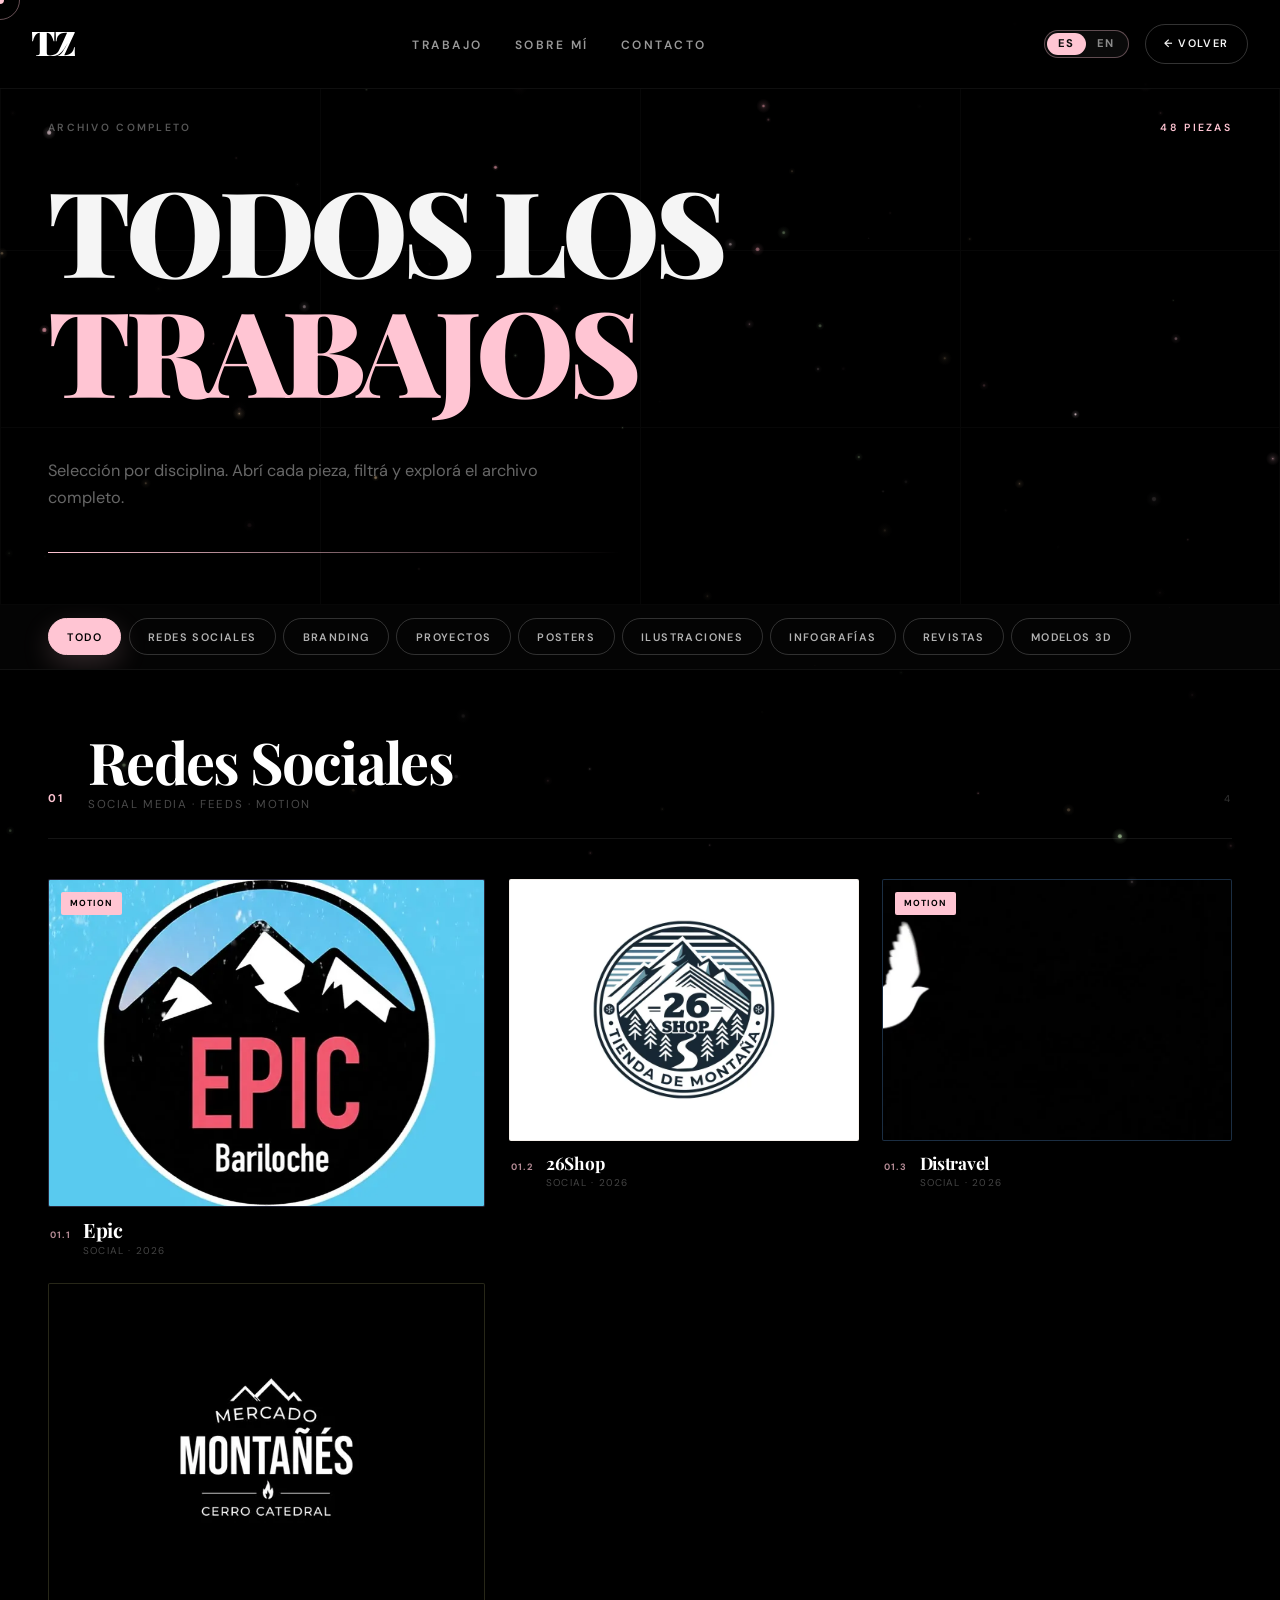
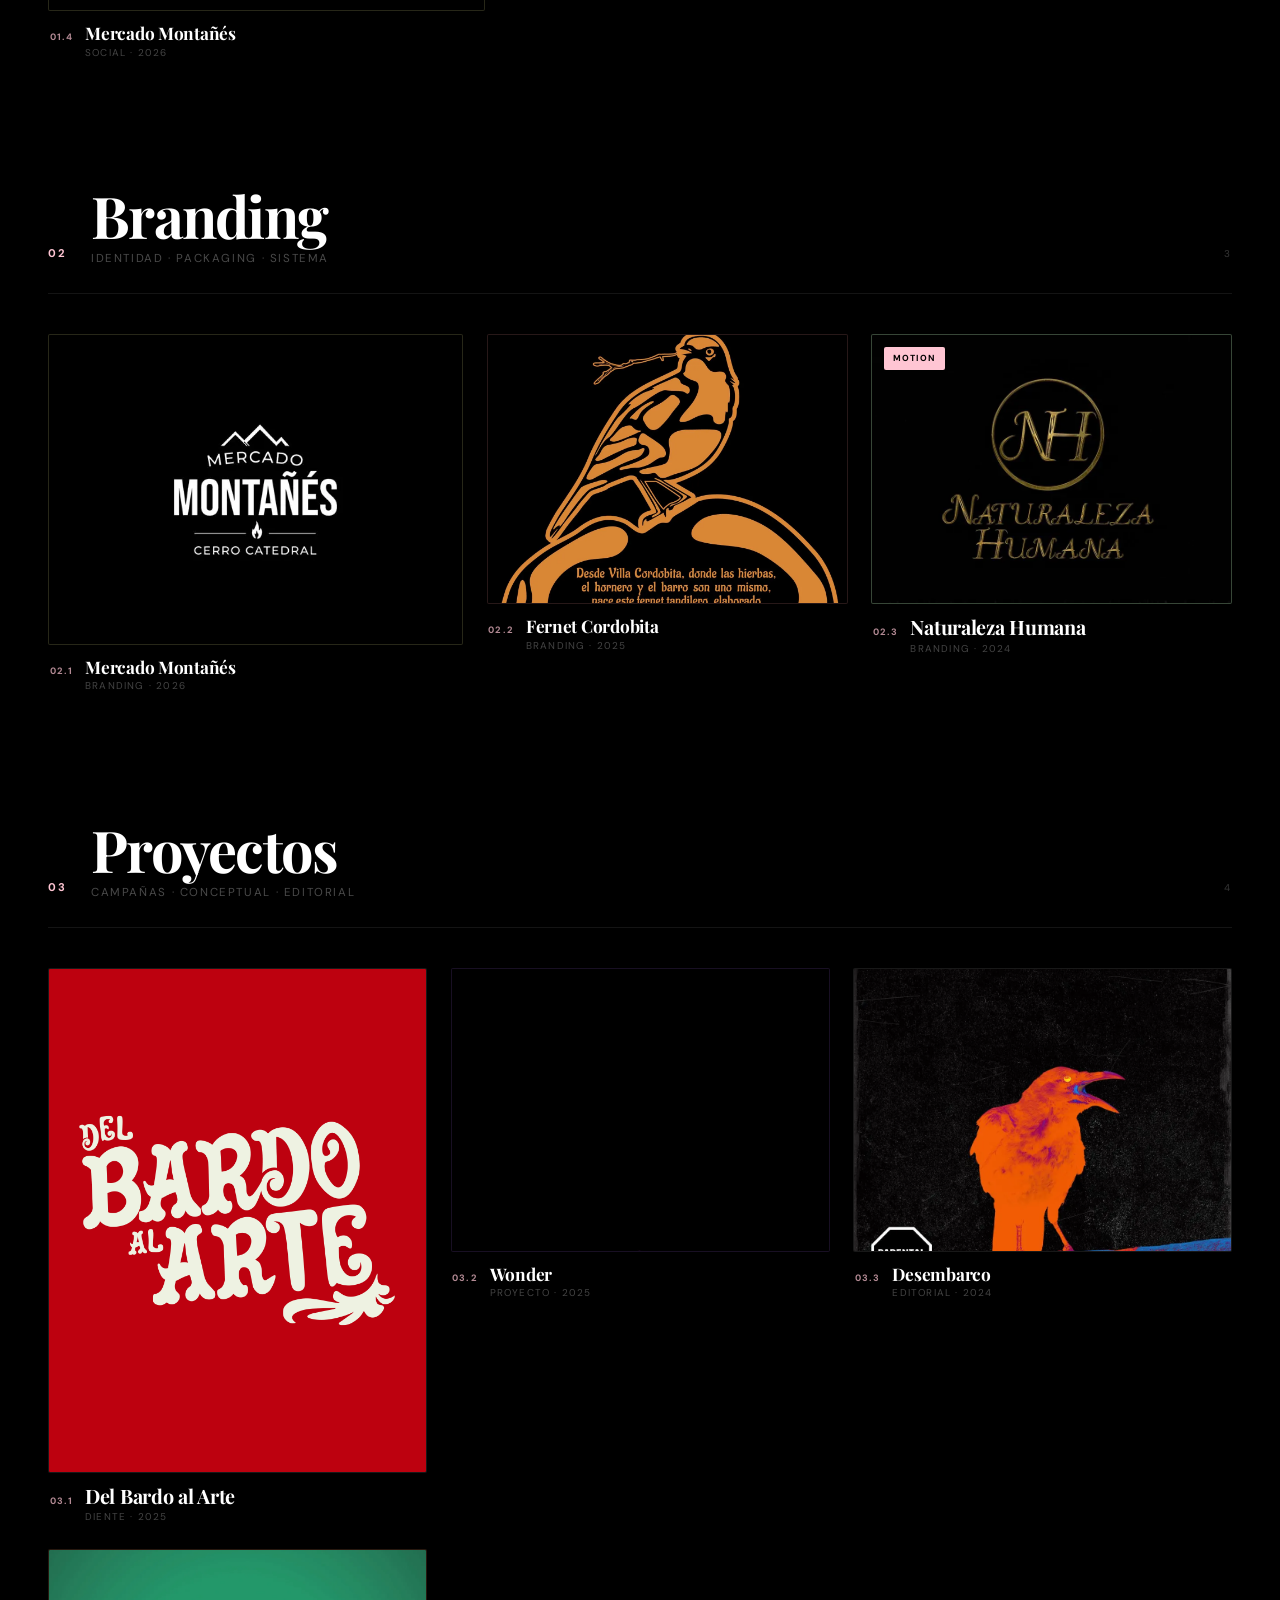
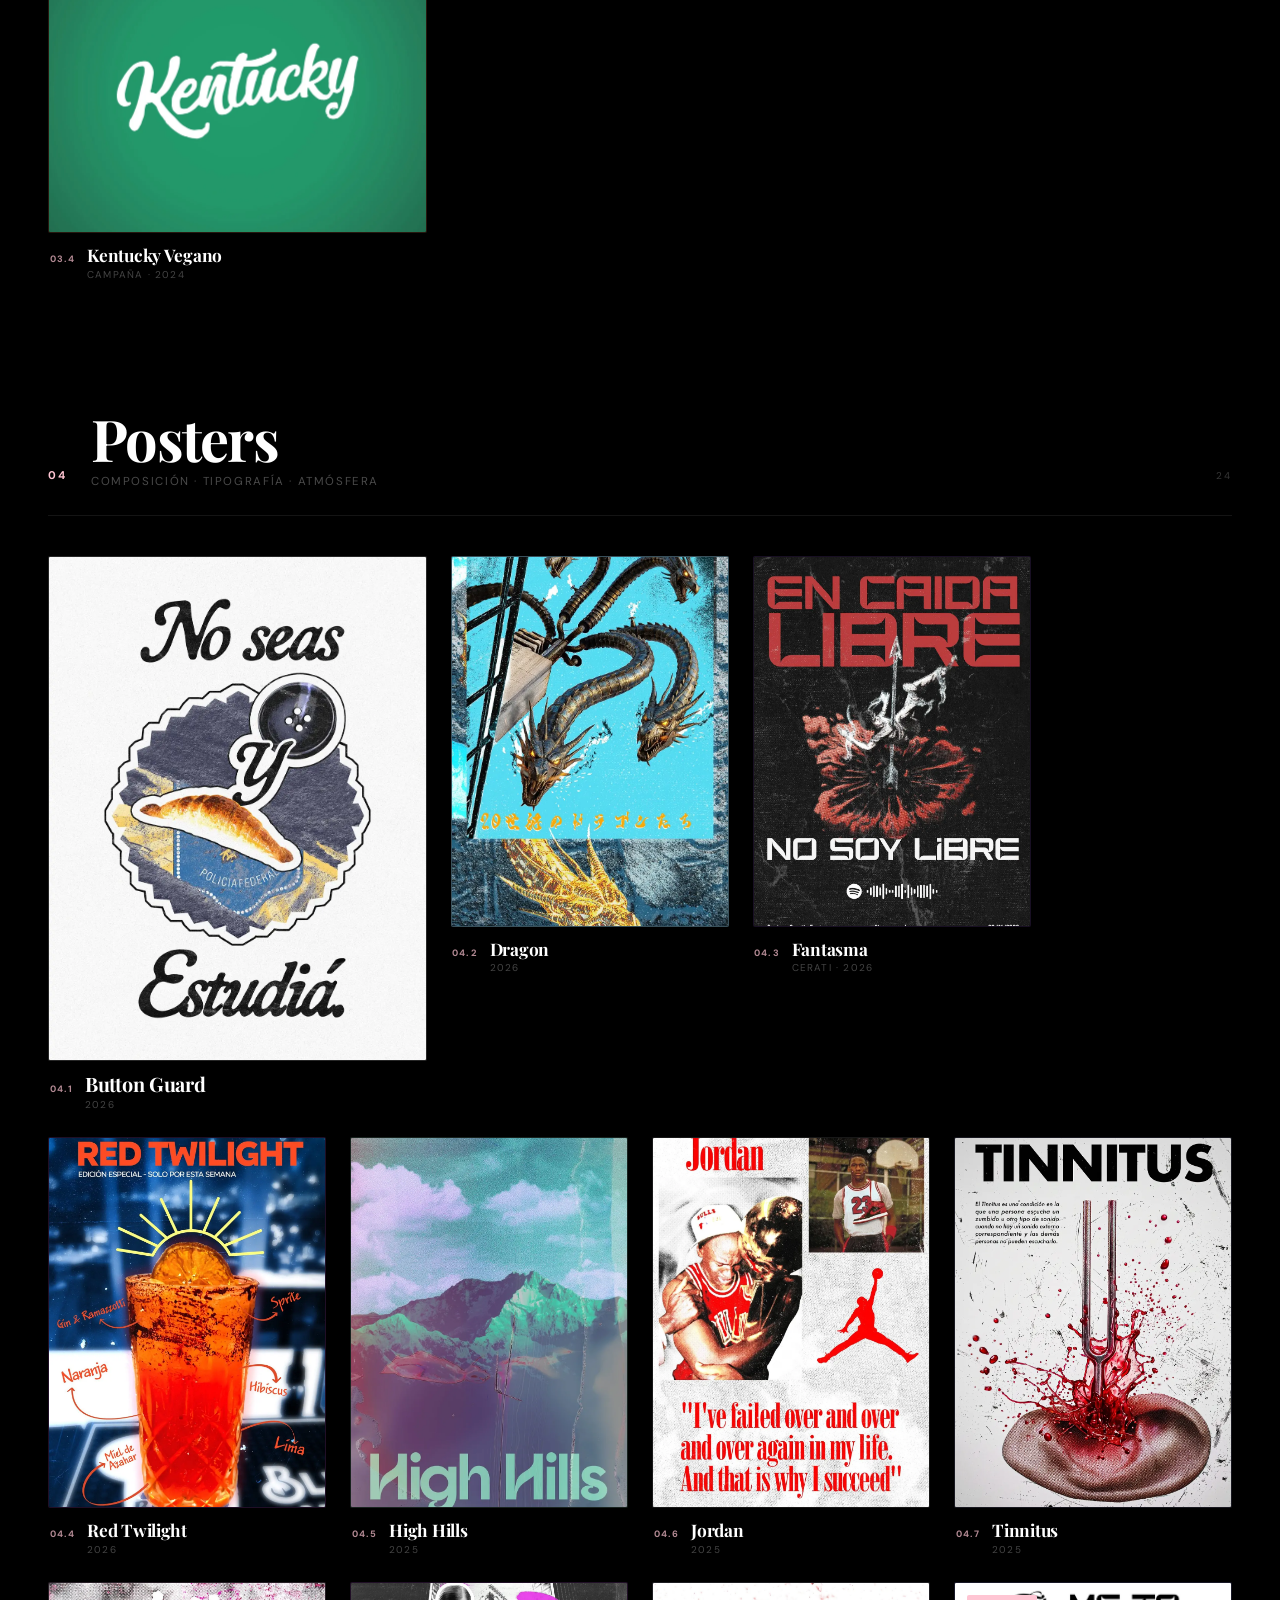
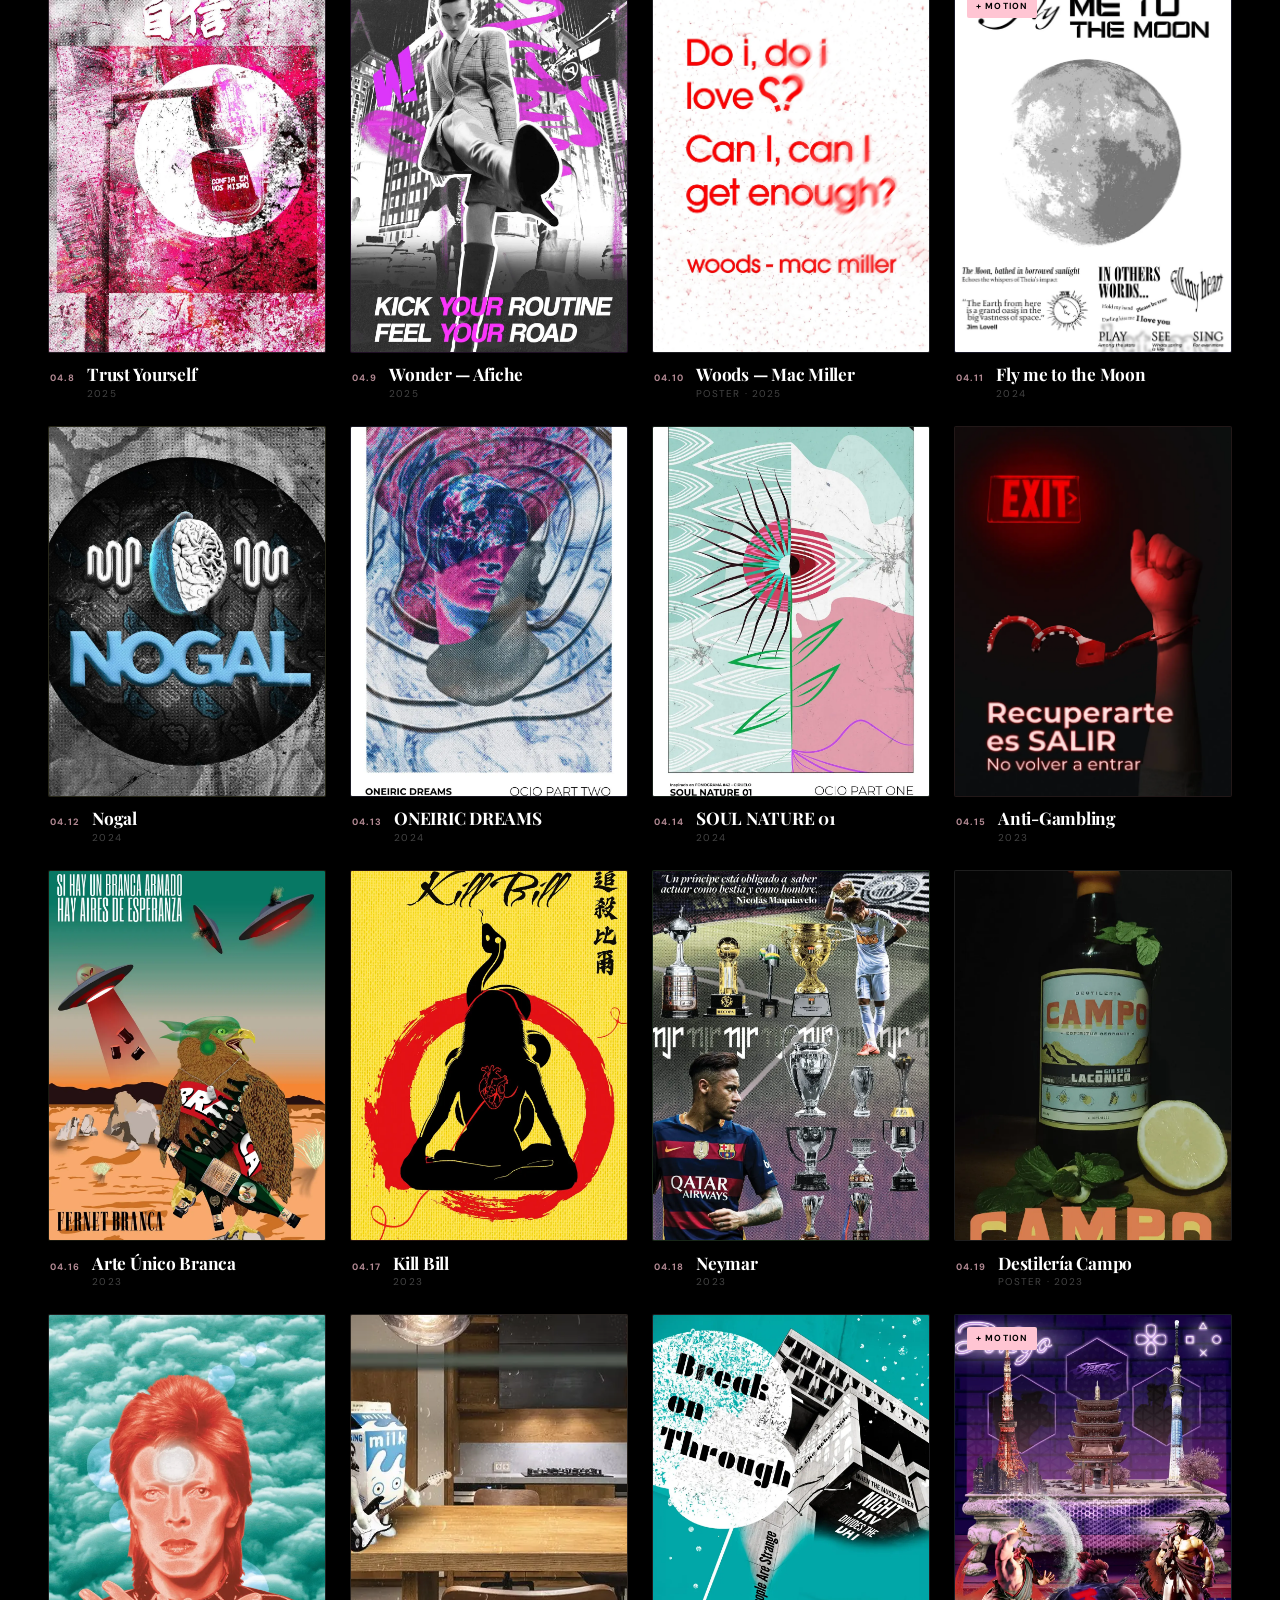
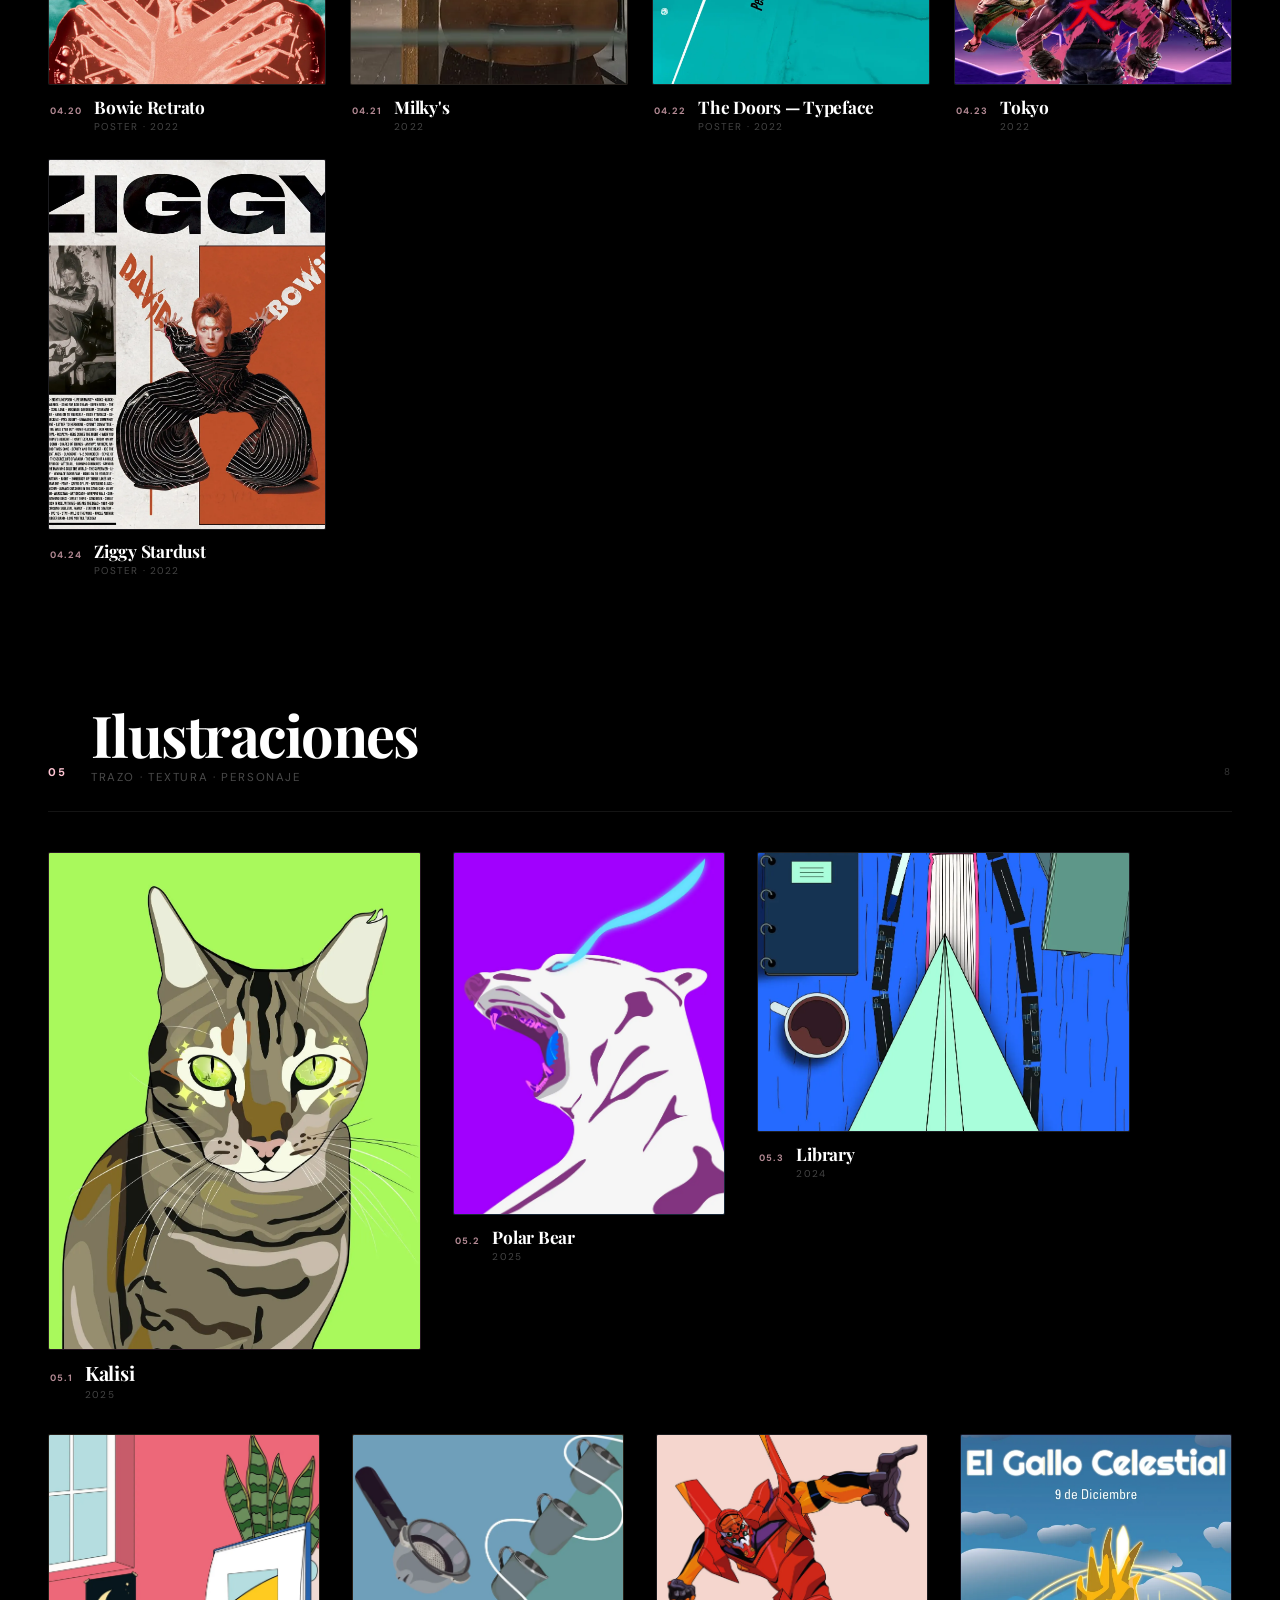
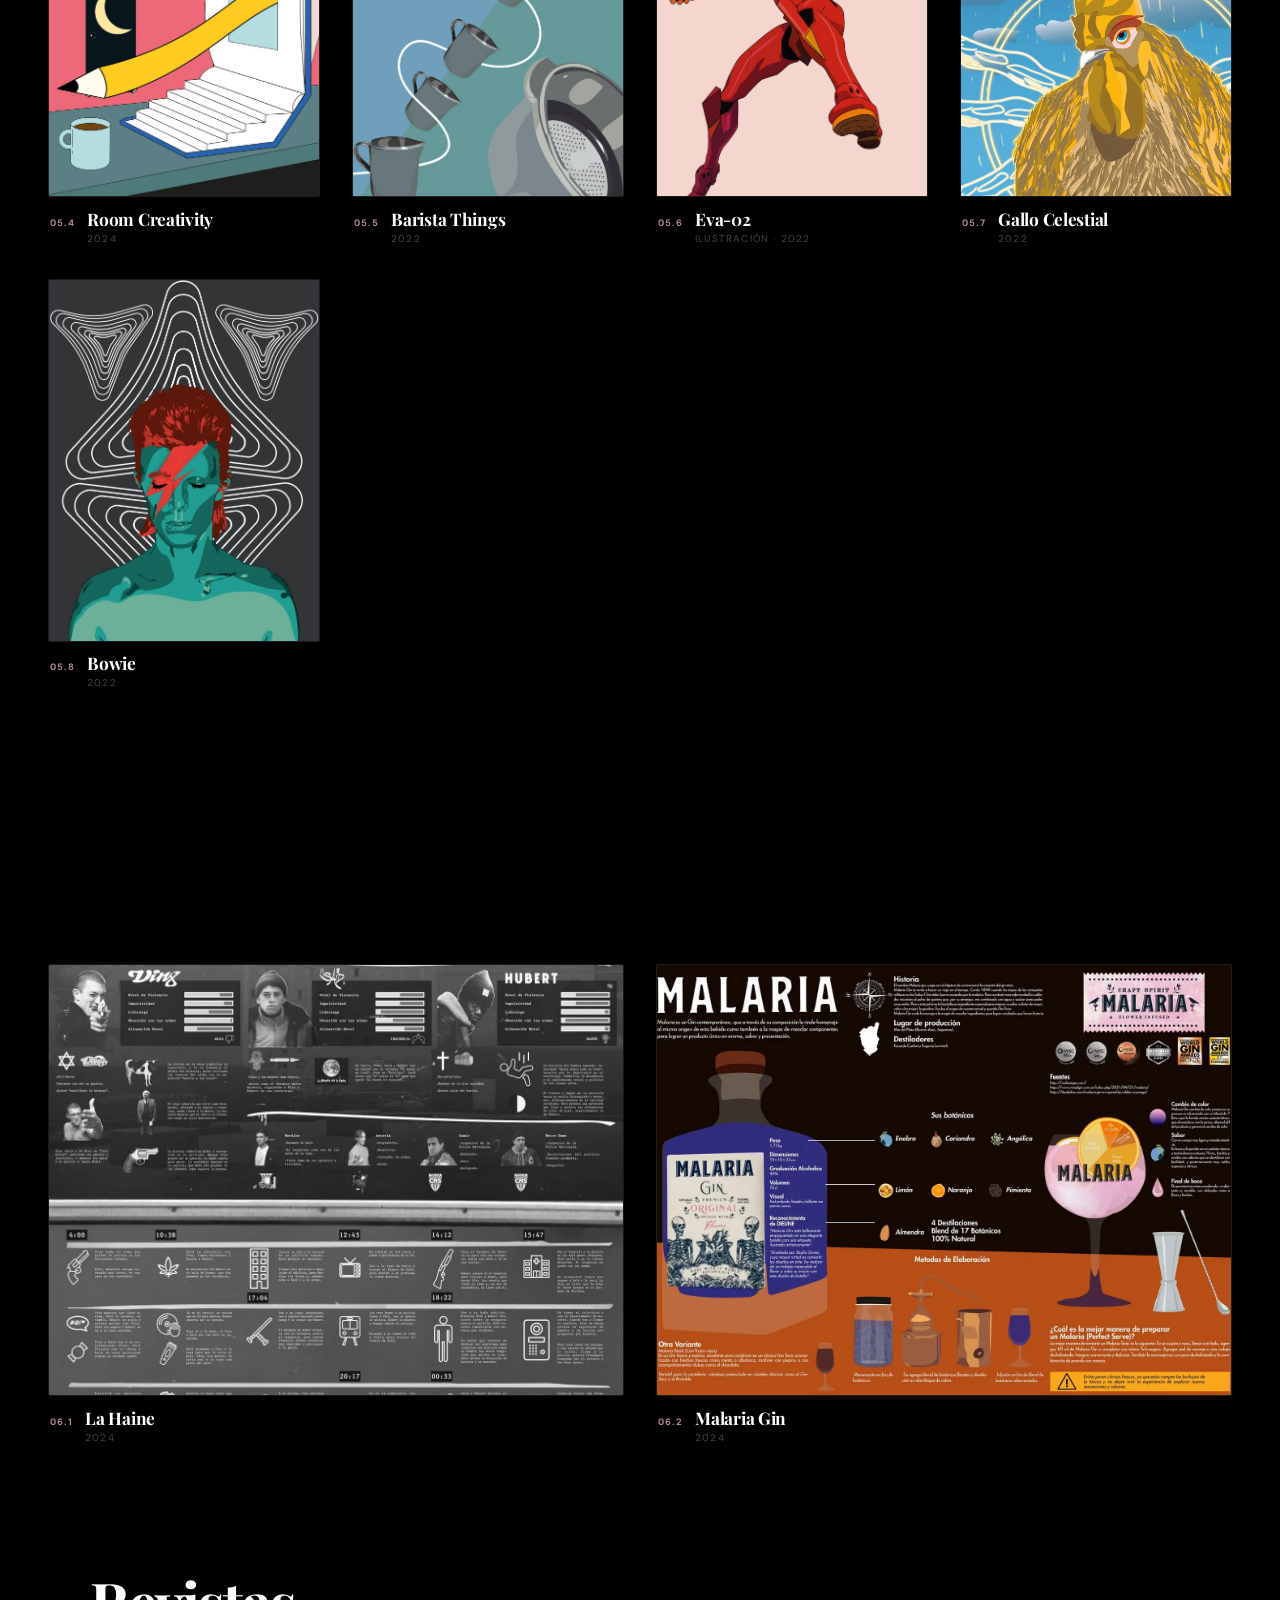
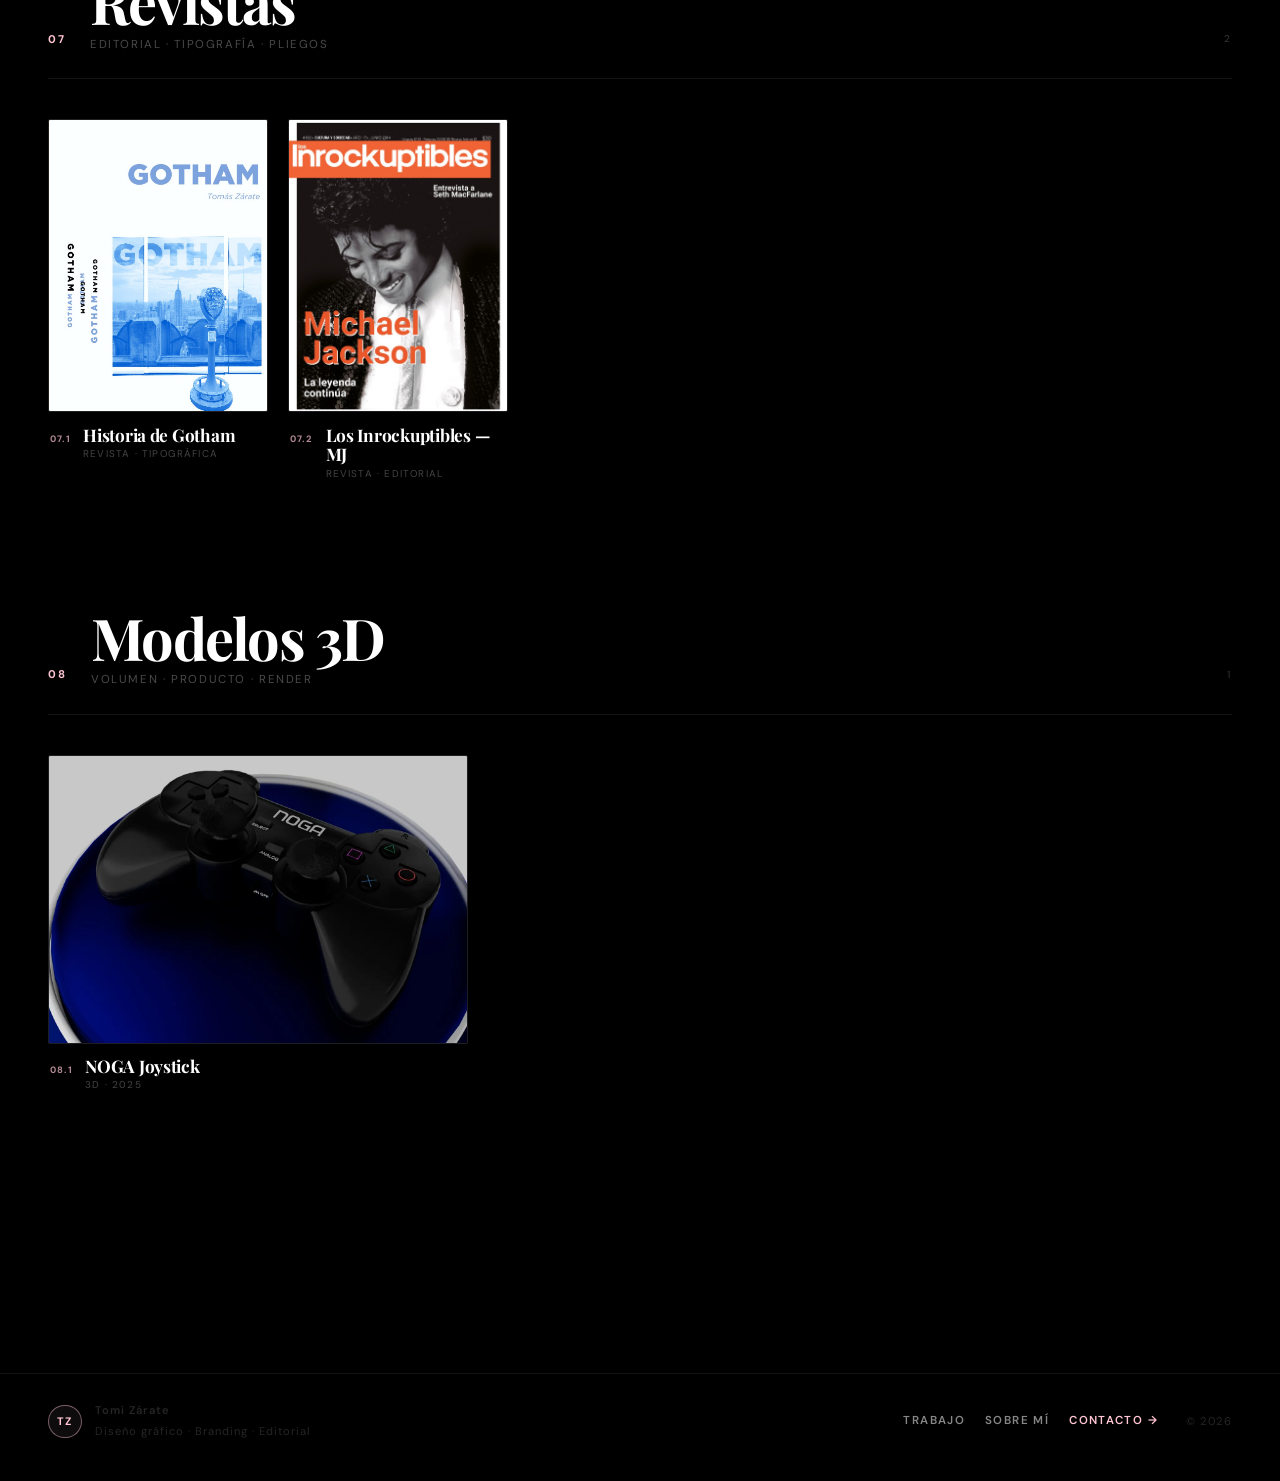
==== proyectos.html @ 259517e5 "feat: manual de marca Fernet Cordobita en portfolio - Raster 34 págs A4 landscape a assets/manual-co" ====
<!DOCTYPE html>
<html lang="es">
<head>
  <meta charset="UTF-8">
  <meta name="viewport" content="width=device-width, initial-scale=1.0">
  <title data-i18n-meta="meta.galleryTitle">Todos los trabajos — Tomás Zárate</title>
  <meta name="description" content="Todos los trabajos de Tomás Zárate — branding, editorial, packaging y más.">
  <link rel="canonical" href="https://rhodeslover.github.io/portfolio/proyectos.html">
  <link rel="icon" type="image/svg+xml" href="assets/icons/favicon.svg">

  <!-- Open Graph (WhatsApp, Telegram, Discord, LinkedIn, Facebook…) -->
  <meta property="og:type" content="website">
  <meta property="og:site_name" content="Tomás Zárate">
  <meta property="og:locale" content="es_AR">
  <meta property="og:url" content="https://rhodeslover.github.io/portfolio/proyectos.html">
  <meta property="og:title" content="Todos los trabajos — Tomás Zárate">
  <meta property="og:description" content="Todos los trabajos de Tomás Zárate — branding, editorial, packaging y más.">
  <meta property="og:image" content="https://rhodeslover.github.io/portfolio/assets/images/og/og-principal.jpg">
  <meta property="og:image:secure_url" content="https://rhodeslover.github.io/portfolio/assets/images/og/og-principal.jpg">
  <meta property="og:image:type" content="image/jpeg">
  <meta property="og:image:width" content="1200">
  <meta property="og:image:height" content="630">
  <meta property="og:image:alt" content="TZ — Portfolio · Tomás Zárate">

  <!-- Twitter / X -->
  <meta name="twitter:card" content="summary_large_image">
  <meta name="twitter:title" content="Todos los trabajos — Tomás Zárate">
  <meta name="twitter:description" content="Todos los trabajos de Tomás Zárate — branding, editorial, packaging y más.">
  <meta name="twitter:image" content="https://rhodeslover.github.io/portfolio/assets/images/og/og-principal.jpg">
  <meta name="twitter:image:alt" content="TZ — Portfolio · Tomás Zárate">

  <link rel="preconnect" href="https://fonts.googleapis.com">
  <link rel="preconnect" href="https://fonts.gstatic.com" crossorigin>
  <link href="https://fonts.googleapis.com/css2?family=DM+Sans:opsz,wght@9..40,400;9..40,500;9..40,600;9..40,700&family=Playfair+Display:ital,wght@0,400;0,700;0,900;1,400&display=swap" rel="stylesheet">
  <link rel="stylesheet" href="css/style.css?v=84">
  <script type="application/ld+json">
  {
    "@context": "https://schema.org",
    "@type": "CollectionPage",
    "name": "Trabajos — Tomás Zárate",
    "url": "https://rhodeslover.github.io/portfolio/proyectos.html",
    "isPartOf": {
      "@type": "WebSite",
      "name": "Tomás Zárate — Portfolio",
      "url": "https://rhodeslover.github.io/portfolio/"
    }
  }
  </script>
</head>
<body class="page-projects">
    <canvas id="particlesCanvas" aria-hidden="true"></canvas>
    <div class="cursor-dot" id="cursorDot"></div>
    <div class="cursor-ring" id="cursorRing"></div>
    <canvas id="trailCanvas"></canvas>

    <nav class="nav nav--projects" id="nav">
      <div class="nav__inner nav__inner--projects">
        <a href="index.html" class="nav__logo" aria-label="TZ — inicio">
          <img class="nav__logo-img" src="assets/icons/icono.svg" alt="TZ" width="43" height="24" decoding="async">
        </a>
                <div class="lang-switch" role="group" aria-label="Language">
        <button type="button" class="lang-switch__btn" data-lang-switch="es" aria-pressed="true">ES</button>
        <span class="lang-switch__sep" aria-hidden="true">/</span>
        <button type="button" class="lang-switch__btn" data-lang-switch="en" aria-pressed="false">EN</button>
      </div>
<ul class="nav__links">
            <li><a href="proyectos.html" class="nav__link" data-i18n="nav.work">Trabajo</a></li>
            <li><a href="index.html#about" class="nav__link" data-i18n="nav.about">Sobre mí</a></li>
            <li><a href="index.html#contact" class="nav__link" data-i18n="nav.contact">Contacto</a></li>
          </ul>
          <a href="index.html" class="btn btn--outline btn--sm nav__back" data-i18n="gallery.back">← Volver</a>
        </div>
      </nav>

      <!-- HERO editorial -->
      <header class="pg-hero">
        <div class="pg-hero__grid" aria-hidden="true">
          <span></span><span></span><span></span><span></span>
          <span></span><span></span><span></span><span></span>
          <span></span><span></span><span></span><span></span>
        </div>
        <div class="pg-hero__meta">
          <span class="pg-hero__index" data-i18n="gallery.archive">Archivo completo</span>
          <span class="pg-hero__count" id="pgTotalCount" data-count="38">38 piezas</span>
        </div>
        <h1 class="pg-hero__title">
          <span class="pg-hero__line" data-i18n="gallery.heroLine1">Todos los</span>
          <span class="pg-hero__line pg-hero__line--accent" data-i18n="gallery.heroLine2">trabajos</span>
        </h1>
        <p class="pg-hero__sub" data-i18n="gallery.heroSub">Selección por disciplina. Abrí cada pieza, filtrá y explorá el archivo completo.</p>
        <div class="pg-hero__rule" aria-hidden="true"></div>
      </header>

    <!-- FILTROS sticky (secciones Drive) -->
    <div class="pg-filter" id="pgFilter" role="navigation" aria-label="Filtrar por disciplina" data-i18n-aria="gallery.filterAria">
      <div class="pg-filter__inner">
        <button class="btn btn--outline btn--sm pg-filter__btn is-active" data-filter="all" type="button" data-i18n="gallery.filterAll">Todo</button>
        <button class="btn btn--outline btn--sm pg-filter__btn" data-filter="redes" type="button" data-i18n="cat.redes">Redes Sociales</button>
        <button class="btn btn--outline btn--sm pg-filter__btn" data-filter="branding" type="button" data-i18n="cat.branding">Branding</button>
        <button class="btn btn--outline btn--sm pg-filter__btn" data-filter="proyectos" type="button" data-i18n="cat.proyectos">Proyectos</button>
        <button class="btn btn--outline btn--sm pg-filter__btn" data-filter="posters" type="button" data-i18n="cat.posters">Posters</button>
        <button class="btn btn--outline btn--sm pg-filter__btn" data-filter="ilustraciones" type="button" data-i18n="cat.ilustraciones">Ilustraciones</button>
        <button class="btn btn--outline btn--sm pg-filter__btn" data-filter="infografias" type="button" data-i18n="cat.infografias">Infografías</button>
                <button class="btn btn--outline btn--sm pg-filter__btn" data-filter="revistas" type="button" data-i18n="cat.revistas">Revistas</button>
                <button class="btn btn--outline btn--sm pg-filter__btn" data-filter="modelos" type="button" data-i18n="cat.modelos3d">Modelos 3D</button>
              </div>
            </div>

  <main class="pg-main" id="pgMain">

    <!-- 01 REDES — hero asimétrico φ -->
    <section class="pg-section" id="sec-redes" data-section="redes">
      <header class="pg-section__head">
        <span class="pg-section__num">01</span>
        <div class="pg-section__titles">
          <h2 class="pg-section__title" data-i18n="cat.redes">Redes Sociales</h2>
          <p class="pg-section__desc" data-i18n="sec.redes">Social media · feeds · motion</p>
        </div>
        <span class="pg-section__qty" data-qty-for="redes">4</span>
      </header>
      <div class="pg-grid pg-grid--redes">
        <article class="pg-cell pg-cell--hero" tabindex="0" role="button"
          data-title="Epic" data-cat="Social Media · 2026" data-section="redes"
          data-desc="Posteos para feed de Instagram de Parador/Rental de Esquí &amp; Snowboard en Cerro Catedral, Bariloche. Posteos Individuales &amp; Carruseles."
          data-media="assets/videos/redes/epic.mp4" data-type="video"
          data-poster="assets/images/redes/epic-poster.webp"
          data-figma-proto="https://embed.figma.com/proto/t065n5qoQDDhk447L4Hnz0/Untitled?node-id=6-2&scaling=scale-down&content-scaling=fixed&page-id=0%3A1&embed-host=share">
          <div class="pg-cell__frame" style="--bg:#1a1a2e">
            <video class="pg-cell__media" data-src="assets/videos/redes/epic.mp4" poster="assets/images/redes/epic-poster.webp" muted loop playsinline preload="none"></video>
            <span class="pg-cell__badge">Motion</span>
          </div>
          <div class="pg-cell__meta">
            <span class="pg-cell__idx">01.1</span>
            <h3 class="pg-cell__name">Epic</h3>
            <span class="pg-cell__tag">Social · 2026</span>
          </div>
        </article>
        <article class="pg-cell" tabindex="0" role="button"
          data-title="26Shop" data-cat="Social Media · 2026" data-section="redes"
          data-desc="Posteos para feed de Instagram de Shop &amp; Rental de Esquí &amp; Snowboard en Cerro Catedral, Bariloche y Las Leñas / Malargüe, Mendoza. Posteos individuales, Carruseles, Stories &amp; Anuncios."
          data-media="assets/images/redes/26shop.webp" data-type="image"
          data-figma-proto="https://embed.figma.com/proto/mheoY7exMuCvbWhKIAfhPA/26Shop?node-id=1-2&scaling=scale-down&content-scaling=fixed&page-id=0%3A1&embed-host=share">
          <div class="pg-cell__frame" style="--bg:#f5f0eb">
            <picture data-opt-pic="1"><source type="image/webp" srcset="assets/images/redes/26shop.webp"><img class="pg-cell__media" src="assets/images/redes/26shop.jpg" alt="26Shop" loading="lazy"></picture>
          </div>
          <div class="pg-cell__meta">
            <span class="pg-cell__idx">01.2</span>
            <h3 class="pg-cell__name">26Shop</h3>
            <span class="pg-cell__tag">Social · 2026</span>
          </div>
        </article>
        <article class="pg-cell" tabindex="0" role="button"
                  data-title="Distravel" data-cat="Social Media · 2026" data-section="redes"
                  data-desc="Posteos para feed de Instagram de Agencia de viajes en Hernandarias, Paraguay. Posteos individuales, Carruseles, Stories &amp; Portadas de Reels."
                  data-media="assets/videos/redes/distravel.mp4" data-type="video"
                  data-poster="assets/images/redes/distravel-poster.webp"
                  data-figma-proto="https://embed.figma.com/proto/fiswLxAOLnvK95zKYp9mWU/Distravel?node-id=1-1907&scaling=scale-down&content-scaling=fixed&page-id=0%3A1&embed-host=share">
          <div class="pg-cell__frame" style="--bg:#0d2137">
            <video class="pg-cell__media" data-src="assets/videos/redes/distravel.mp4" poster="assets/images/redes/distravel-poster.webp" muted loop playsinline preload="none"></video>
            <span class="pg-cell__badge">Motion</span>
          </div>
          <div class="pg-cell__meta">
            <span class="pg-cell__idx">01.3</span>
            <h3 class="pg-cell__name">Distravel</h3>
            <span class="pg-cell__tag">Social · 2026</span>
          </div>
        </article>
        <article class="pg-cell" tabindex="0" role="button"
                  data-title="Mercado Montañés" data-cat="Social Media · 2026" data-section="redes"
                  data-desc="Posteos para feed de Instagram de Restaurante-Café/Shop &amp; Rental de Esquí &amp; Snowboard en Cerro Catedral, Bariloche. Posteos individuales, Carruseles, Stories &amp; Íconos para Stories Destacadas."
                  data-figma-proto="https://embed.figma.com/proto/Z9YXd0PzQFpEinJBUGzePg/Mercado-Monta%C3%B1%C3%A9s?node-id=81-2836&scaling=scale-down&content-scaling=fixed&page-id=0%3A1&embed-host=share"
                  data-media="assets/images/branding/mercado-montanes.gif?v=2" data-type="image">
                  <div class="pg-cell__frame" style="--bg:#1a1a0a">
                    <picture data-opt-pic="1"><source type="image/webp" srcset="assets/images/branding/mercado-montanes-still.webp?v=1"><img class="pg-cell__media pg-cell__media--gif-hover" src="assets/images/branding/mercado-montanes-still.jpg?v=1" data-still="assets/images/branding/mercado-montanes-still.jpg?v=1" data-gif="assets/images/branding/mercado-montanes.gif?v=2" alt="Mercado Montañés" loading="lazy"></picture>
                  </div>
                  <div class="pg-cell__meta">
                    <span class="pg-cell__idx">01.4</span>
                    <h3 class="pg-cell__name">Mercado Montañés</h3>
                    <span class="pg-cell__tag">Social · 2026</span>
                  </div>
                </article>
      </div>
    </section>

    <!-- 02 BRANDING — 2 columnas simétricas + mancha -->
    <section class="pg-section" id="sec-branding" data-section="branding">
      <header class="pg-section__head">
        <span class="pg-section__num">02</span>
        <div class="pg-section__titles">
          <h2 class="pg-section__title" data-i18n="cat.branding">Branding</h2>
          <p class="pg-section__desc" data-i18n="sec.branding">Identidad · packaging · sistema</p>
        </div>
        <span class="pg-section__qty" data-qty-for="branding">3</span>
      </header>
      <div class="pg-grid pg-grid--branding">
        <article class="pg-cell" tabindex="0" role="button"
          data-title="Mercado Montañés" data-cat="Branding · 2026" data-section="branding"
          data-desc="Logotipo vectorizado y carta/menú de Restaurante-Café/Shop &amp; Rental de Esquí &amp; Snowboard en Cerro Catedral, Bariloche."
          data-carta="assets/carta-mm"
          data-carta-pages="5"
          data-media="assets/images/branding/mercado-montanes.gif?v=2" data-type="image">
          <div class="pg-cell__frame" style="--bg:#1a1a0a">
            <picture data-opt-pic="1"><source type="image/webp" srcset="assets/images/branding/mercado-montanes-still.webp?v=1"><img class="pg-cell__media pg-cell__media--gif-hover" src="assets/images/branding/mercado-montanes-still.jpg?v=1" data-still="assets/images/branding/mercado-montanes-still.jpg?v=1" data-gif="assets/images/branding/mercado-montanes.gif?v=2" alt="Mercado Montañés" loading="lazy"></picture>
          </div>
          <div class="pg-cell__meta">
            <span class="pg-cell__idx">02.1</span>
            <h3 class="pg-cell__name">Mercado Montañés</h3>
            <span class="pg-cell__tag">Branding · 2026</span>
          </div>
        </article>
        <article class="pg-cell" tabindex="0" role="button"
          data-title="Fernet Cordobita" data-cat="Branding · 2025" data-section="branding"
          data-desc="Diseño de marca &amp; etiquetas para marca de Fernet artesanal hecho en Tandil."
          data-media="assets/fernet-bottle/label-front.webp" data-type="image"
          data-gallery="assets/fernet-bottle/label-front.webp,assets/fernet-bottle/label-back.webp"
          data-bottle="assets/fernet-bottle"
          data-manual="assets/manual-cordobita"
          data-manual-pages="34">
          <div class="pg-cell__frame" style="--bg:#1a0a0a">
            <picture data-opt-pic="1"><source type="image/webp" srcset="assets/images/branding/fernet-cordobita.webp"><img class="pg-cell__media" src="assets/images/branding/fernet-cordobita.jpg" alt="Fernet Cordobita" loading="lazy"></picture>
          </div>
          <div class="pg-cell__meta">
            <span class="pg-cell__idx">02.2</span>
            <h3 class="pg-cell__name">Fernet Cordobita</h3>
            <span class="pg-cell__tag">Branding · 2025</span>
          </div>
        </article>
        <article class="pg-cell pg-cell--wide" tabindex="0" role="button"
          data-title="Naturaleza Humana" data-cat="Branding · 2024" data-section="branding"
          data-desc="Logotipo completo con todas sus versiones y remera con minimanual de marca incluido para banda de metal progresivo argentina."
          data-manual="assets/manual-nh"
          data-manual-pages="18"
          data-media="assets/videos/branding/naturaleza-humana.mp4" data-type="video"
          data-poster="assets/images/branding/naturaleza-humana-poster.webp">
          <div class="pg-cell__frame" style="--bg:#2a3a2a">
            <video class="pg-cell__media" data-src="assets/videos/branding/naturaleza-humana.mp4" poster="assets/images/branding/naturaleza-humana-poster.webp" muted loop playsinline preload="none"></video>
            <span class="pg-cell__badge">Motion</span>
          </div>
          <div class="pg-cell__meta">
            <span class="pg-cell__idx">02.3</span>
            <h3 class="pg-cell__name">Naturaleza Humana</h3>
            <span class="pg-cell__tag">Branding · 2024</span>
          </div>
        </article>
      </div>
    </section>

    <!-- 03 PROYECTOS — retícula compuesta -->
    <section class="pg-section" id="sec-proyectos" data-section="proyectos">
      <header class="pg-section__head">
        <span class="pg-section__num">03</span>
        <div class="pg-section__titles">
          <h2 class="pg-section__title" data-i18n="cat.proyectos">Proyectos</h2>
          <p class="pg-section__desc" data-i18n="sec.proyectos">Campañas · conceptual · editorial</p>
        </div>
        <span class="pg-section__qty" data-qty-for="proyectos">4</span>
      </header>
      <div class="pg-grid pg-grid--proyectos">
        <article class="pg-cell pg-cell--tall" tabindex="0" role="button"
          data-title="Del Bardo al Arte" data-cat="Premios Diente · 2025" data-section="proyectos"
          data-desc="Proyecto final &amp; Tesis, Branding, identidad visual y proyecto de diseño completo hecho en conjunto pensado para los Premios DIENTE 2025."
          data-behance="https://www.behance.net/gallery/232628389/Del-Bardo-al-Arte-Premios-Diente-2025"
          data-media="assets/images/proyectos/bardo-arte.gif" data-type="image">
          <div class="pg-cell__frame" style="--bg:#0a0a0a">
            <img class="pg-cell__media" src="assets/images/proyectos/bardo-arte.gif" alt="Del Bardo al Arte" loading="lazy">
          </div>
          <div class="pg-cell__meta">
            <span class="pg-cell__idx">03.1</span>
            <h3 class="pg-cell__name">Del Bardo al Arte</h3>
            <span class="pg-cell__tag">Diente · 2025</span>
          </div>
        </article>
        <article class="pg-cell" tabindex="0" role="button"
          data-title="Wonder" data-cat="Proyecto · 2025" data-section="proyectos"
          data-desc="Proyecto final &amp; Tesis, Branding e identidad visual completa hecho en conjunto pensado para una agencia de diseño gráfico."
          data-behance="https://www.behance.net/gallery/233220773/WONDER"
          data-media="assets/images/proyectos/wonder.gif" data-type="image">
          <div class="pg-cell__frame" style="--bg:#0a0015">
            <img class="pg-cell__media" src="assets/images/proyectos/wonder.gif" alt="Wonder" loading="lazy">
          </div>
          <div class="pg-cell__meta">
            <span class="pg-cell__idx">03.2</span>
            <h3 class="pg-cell__name">Wonder</h3>
            <span class="pg-cell__tag">Proyecto · 2025</span>
          </div>
        </article>
        <article class="pg-cell pg-cell--span2" tabindex="0" role="button"
          data-title="Desembarco" data-cat="Proyecto · 2024" data-section="proyectos"
          data-desc="Arte de Tapa completo para LP de Rap."
          data-media="assets/images/proyectos/desembarco-tapa.webp" data-type="image"
          data-cd="assets/desembarco-cd">
          <div class="pg-cell__frame" style="--bg:#0a0a0a">
            <picture data-opt-pic="1"><source type="image/webp" srcset="assets/images/proyectos/desembarco-tapa.webp"><img class="pg-cell__media" src="assets/images/proyectos/desembarco-tapa.jpg" alt="Desembarco" loading="lazy"></picture>
          </div>
          <div class="pg-cell__meta">
            <span class="pg-cell__idx">03.3</span>
            <h3 class="pg-cell__name">Desembarco</h3>
            <span class="pg-cell__tag">Editorial · 2024</span>
          </div>
        </article>
        <article class="pg-cell" tabindex="0" role="button"
          data-title="Kentucky Vegano" data-cat="Campaña · 2024" data-section="proyectos"
          data-desc="Campaña publicitaria integral 360 ficticia pensada para Kentucky."
          data-behance="https://www.behance.net/gallery/205030765/Kentucky-Vegano-Campana-Publicitaria-Integral"
          data-media="assets/images/proyectos/kentucky.webp" data-type="image">
          <div class="pg-cell__frame" style="--bg:#1a0a00">
            <picture data-opt-pic="1"><source type="image/webp" srcset="assets/images/proyectos/kentucky.webp"><img class="pg-cell__media" src="assets/images/proyectos/kentucky.jpg" alt="Kentucky Vegano" loading="lazy"></picture>
          </div>
          <div class="pg-cell__meta">
            <span class="pg-cell__idx">03.4</span>
            <h3 class="pg-cell__name">Kentucky Vegano</h3>
            <span class="pg-cell__tag">Campaña · 2024</span>
          </div>
        </article>
      </div>
    </section>

    <!-- 04 POSTERS — retícula editorial estricta 12 campos -->
    <section class="pg-section" id="sec-posters" data-section="posters">
      <header class="pg-section__head">
        <span class="pg-section__num">04</span>
        <div class="pg-section__titles">
          <h2 class="pg-section__title" data-i18n="cat.posters">Posters</h2>
          <p class="pg-section__desc" data-i18n="sec.posters">Composición · tipografía · atmósfera</p>
        </div>
        <span class="pg-section__qty" data-qty-for="posters">24</span>
              </header>
              <div class="pg-grid pg-grid--posters">
<article class="pg-cell pg-cell--poster pg-cell--feature" tabindex="0" role="button"
                  data-title="Button Guard" data-cat="Poster · 2026" data-section="posters"
                  data-media="assets/images/proyectos/button-guard.webp" data-type="image"
                  data-behance="https://www.behance.net/gallery/255446713/Button-Guard">
                  <div class="pg-cell__frame" style="--bg:#1a1a1a">
                    <picture data-opt-pic="1"><source type="image/webp" srcset="assets/images/proyectos/button-guard.webp"><img class="pg-cell__media" src="assets/images/proyectos/button-guard.jpg" alt="Button Guard" loading="lazy"></picture>
                  </div>
                  <div class="pg-cell__meta">
                    <span class="pg-cell__idx">04.1</span>
                    <h3 class="pg-cell__name">Button Guard</h3>
                    <span class="pg-cell__tag">2026</span>
                  </div>
                </article>
<article class="pg-cell pg-cell--poster" tabindex="0" role="button"
                  data-title="Dragons of the 20th Century" data-cat="Poster · 2026" data-section="posters"
                  data-media="assets/images/proyectos/dragon.webp" data-type="image">
                  <div class="pg-cell__frame" style="--bg:#2d4551">
                    <picture data-opt-pic="1"><source type="image/webp" srcset="assets/images/proyectos/dragon.webp"><img class="pg-cell__media" src="assets/images/proyectos/dragon.jpg" alt="Dragons of the 20th Century" loading="lazy"></picture>
                  </div>
                  <div class="pg-cell__meta">
                    <span class="pg-cell__idx">04.2</span>
                    <h3 class="pg-cell__name">Dragon</h3>
                    <span class="pg-cell__tag">2026</span>
                  </div>
                </article>
<article class="pg-cell pg-cell--poster" tabindex="0" role="button"
                  data-title="Fantasma — Gustavo Cerati" data-cat="Poster · 2026" data-section="posters"
                  data-media="assets/images/proyectos/fantasma-cerati.webp" data-type="image" data-desc="Póster inspirado en la canción Fantasma de Gustavo Cerati" data-behance="https://www.behance.net/gallery/252249231/Fantasma-Cerati">
                  <div class="pg-cell__frame" style="--bg:#0a0015">
                    <picture data-opt-pic="1"><source type="image/webp" srcset="assets/images/proyectos/fantasma-cerati.webp"><img class="pg-cell__media" src="assets/images/proyectos/fantasma-cerati.jpg" alt="Fantasma Cerati" loading="lazy"></picture>
                  </div>
                  <div class="pg-cell__meta">
                    <span class="pg-cell__idx">04.3</span>
                    <h3 class="pg-cell__name">Fantasma</h3>
                    <span class="pg-cell__tag">Cerati · 2026</span>
                  </div>
                </article>
<article class="pg-cell pg-cell--poster" tabindex="0" role="button"
                          data-title="Red Twilight" data-cat="Poster · 2026" data-section="posters"
                          data-desc="Flyer Publicitario del Cóctel &quot;Red Twilight&quot; de mi autoría, para bar de Puerto Madero, Buenos Aires."
                          data-media="assets/images/proyectos/red-twilight.webp" data-type="image">
                          <div class="pg-cell__frame" style="--bg:#120018">
                            <picture data-opt-pic="1"><source type="image/webp" srcset="assets/images/proyectos/red-twilight.webp"><img class="pg-cell__media" src="assets/images/proyectos/red-twilight.jpg" alt="Red Twilight" loading="lazy"></picture>
                          </div>
                          <div class="pg-cell__meta">
                            <span class="pg-cell__idx">04.4</span>
                            <h3 class="pg-cell__name">Red Twilight</h3>
                            <span class="pg-cell__tag">2026</span>
                          </div>
                        </article>
<article class="pg-cell pg-cell--poster" tabindex="0" role="button"
                  data-title="High Hills" data-cat="Poster · 2025" data-section="posters"
                  data-media="assets/images/proyectos/high-hills.webp" data-type="image">
                  <div class="pg-cell__frame" style="--bg:#0a1410">
                    <picture data-opt-pic="1"><source type="image/webp" srcset="assets/images/proyectos/high-hills.webp"><img class="pg-cell__media" src="assets/images/proyectos/high-hills.jpg" alt="High Hills" loading="lazy"></picture>
                  </div>
                  <div class="pg-cell__meta">
                    <span class="pg-cell__idx">04.5</span>
                    <h3 class="pg-cell__name">High Hills</h3>
                    <span class="pg-cell__tag">2025</span>
                  </div>
                </article>
<article class="pg-cell pg-cell--poster" tabindex="0" role="button"
                  data-title="Jordan Poster" data-cat="Poster · 2025" data-section="posters"
                  data-desc="Póster del G.O.A.T. del Basketball."
                  data-media="assets/images/proyectos/jordan-poster.webp" data-type="image">
                  <div class="pg-cell__frame" style="--bg:#0a0a0a">
                    <picture data-opt-pic="1"><source type="image/webp" srcset="assets/images/proyectos/jordan-poster.webp"><img class="pg-cell__media" src="assets/images/proyectos/jordan-poster.jpg" alt="Jordan Poster" loading="lazy"></picture>
                  </div>
                  <div class="pg-cell__meta">
                    <span class="pg-cell__idx">04.6</span>
                    <h3 class="pg-cell__name">Jordan</h3>
                    <span class="pg-cell__tag">2025</span>
                  </div>
                </article>
<article class="pg-cell pg-cell--poster" tabindex="0" role="button"
                  data-title="Tinnitus" data-cat="Poster · 2025" data-section="posters"
                  data-desc="Póster conceptual de la condición de tinnitus."
                  data-media="assets/images/proyectos/tinnitus.webp?v=2" data-type="image" data-behance="https://www.behance.net/gallery/226873721/Tinnitus-Poster">
                  <div class="pg-cell__frame" style="--bg:#0a0a12">
                    <picture data-opt-pic="1"><source type="image/webp" srcset="assets/images/proyectos/tinnitus.webp?v=2"><img class="pg-cell__media" src="assets/images/proyectos/tinnitus.jpg?v=2" alt="Tinnitus" loading="lazy"></picture>
                  </div>
                  <div class="pg-cell__meta">
                    <span class="pg-cell__idx">04.7</span>
                    <h3 class="pg-cell__name">Tinnitus</h3>
                    <span class="pg-cell__tag">2025</span>
                  </div>
                </article>
<article class="pg-cell pg-cell--poster" tabindex="0" role="button"
                  data-title="Trust Yourself" data-cat="Poster · 2025" data-section="posters"
                  data-media="assets/images/proyectos/trust-yourself.webp" data-type="image" data-behance="https://www.behance.net/gallery/218198821/Trust-Yourself">
                  <div class="pg-cell__frame" style="--bg:#1a1018">
                    <picture data-opt-pic="1"><source type="image/webp" srcset="assets/images/proyectos/trust-yourself.webp"><img class="pg-cell__media" src="assets/images/proyectos/trust-yourself.jpg" alt="Trust Yourself" loading="lazy"></picture>
                  </div>
                  <div class="pg-cell__meta">
                    <span class="pg-cell__idx">04.8</span>
                    <h3 class="pg-cell__name">Trust Yourself</h3>
                    <span class="pg-cell__tag">2025</span>
                  </div>
                </article>
<article class="pg-cell pg-cell--poster" tabindex="0" role="button"
          data-title="Wonder — Afiche" data-cat="Poster · 2025" data-section="posters"
          data-desc="Póster Conceptual para Wonder."
          data-media="assets/images/proyectos/wonder-afiche.webp" data-type="image">
          <div class="pg-cell__frame" style="--bg:#120018">
            <picture data-opt-pic="1"><source type="image/webp" srcset="assets/images/proyectos/wonder-afiche.webp"><img class="pg-cell__media" src="assets/images/proyectos/wonder-afiche.jpg" alt="Wonder Afiche" loading="lazy"></picture>
          </div>
          <div class="pg-cell__meta">
            <span class="pg-cell__idx">04.9</span>
            <h3 class="pg-cell__name">Wonder — Afiche</h3>
            <span class="pg-cell__tag">2025</span>
          </div>
        </article>
<article class="pg-cell pg-cell--poster" tabindex="0" role="button"
                  data-title="Woods — Mac Miller" data-cat="Poster · 2025" data-section="posters"
                  data-media="assets/images/proyectos/woods-mac-miller.webp" data-type="image">
          <div class="pg-cell__frame" style="--bg:#101014">
            <picture data-opt-pic="1"><source type="image/webp" srcset="assets/images/proyectos/woods-mac-miller.webp"><img class="pg-cell__media" src="assets/images/proyectos/woods-mac-miller.jpg" alt="Woods — Mac Miller" loading="lazy"></picture>
          </div>
          <div class="pg-cell__meta">
            <span class="pg-cell__idx">04.10</span>
            <h3 class="pg-cell__name">Woods — Mac Miller</h3>
            <span class="pg-cell__tag">Poster · 2025</span>
          </div>
        </article>
<article class="pg-cell pg-cell--poster" tabindex="0" role="button"
          data-title="Fly me to the Moon" data-cat="Poster · 2024" data-section="posters"
          data-desc="Póster del clásico tema popularizado por Frank Sinatra &amp; Count Basie."
          data-media="assets/images/proyectos/fly-moon.webp" data-type="image"
          data-video="assets/videos/proyectos/fly-moon.mp4"
          data-behance="https://www.behance.net/gallery/189589979/Fly-Me-to-the-Moon-Poster">
          <div class="pg-cell__frame" style="--bg:#0a0a1a">
            <picture data-opt-pic="1"><source type="image/webp" srcset="assets/images/proyectos/fly-moon.webp"><img class="pg-cell__media" src="assets/images/proyectos/fly-moon.jpg" alt="Fly me to the Moon" loading="lazy"></picture>
            <span class="pg-cell__badge">+ motion</span>
          </div>
          <div class="pg-cell__meta">
            <span class="pg-cell__idx">04.11</span>
            <h3 class="pg-cell__name">Fly me to the Moon</h3>
            <span class="pg-cell__tag">2024</span>
          </div>
        </article>
<article class="pg-cell pg-cell--poster" tabindex="0" role="button"
          data-title="Nogal" data-cat="Poster · 2024" data-section="posters"
          data-desc="Póster conceptual para Nogal Producciones."
          data-media="assets/images/proyectos/nogal-poster.webp" data-type="image" data-behance="https://www.behance.net/gallery/232334639/Nogal-Poster">
          <div class="pg-cell__frame" style="--bg:#1a1a0a">
            <picture data-opt-pic="1"><source type="image/webp" srcset="assets/images/proyectos/nogal-poster.webp"><img class="pg-cell__media" src="assets/images/proyectos/nogal-poster.jpg" alt="Nogal" loading="lazy"></picture>
          </div>
          <div class="pg-cell__meta">
            <span class="pg-cell__idx">04.12</span>
            <h3 class="pg-cell__name">Nogal</h3>
            <span class="pg-cell__tag">2024</span>
          </div>
        </article>
<article class="pg-cell pg-cell--poster" tabindex="0" role="button"
          data-title="ONEIRIC DREAMS" data-cat="Poster · 2024" data-section="posters"
          data-media="assets/images/proyectos/oneiric.webp" data-type="image">
          <div class="pg-cell__frame" style="--bg:#0a0a14">
            <picture data-opt-pic="1"><source type="image/webp" srcset="assets/images/proyectos/oneiric.webp"><img class="pg-cell__media" src="assets/images/proyectos/oneiric.jpg" alt="ONEIRIC DREAMS" loading="lazy"></picture>
          </div>
          <div class="pg-cell__meta">
            <span class="pg-cell__idx">04.13</span>
            <h3 class="pg-cell__name">ONEIRIC DREAMS</h3>
            <span class="pg-cell__tag">2024</span>
          </div>
        </article>
<article class="pg-cell pg-cell--poster" tabindex="0" role="button"
                  data-title="SOUL NATURE 01" data-cat="Poster · 2024" data-section="posters"
                  data-desc="Póster Artístico que parte inspirado por la charla Ciruelo con Goura's Music en el Fonograma #42."
                  data-media="assets/images/proyectos/soul-nature.webp" data-type="image" data-behance="https://www.behance.net/gallery/202045895/Soul-Nature-01">
                  <div class="pg-cell__frame" style="--bg:#0a120c">
                    <picture data-opt-pic="1"><source type="image/webp" srcset="assets/images/proyectos/soul-nature.webp"><img class="pg-cell__media" src="assets/images/proyectos/soul-nature.jpg" alt="SOUL NATURE 01" loading="lazy"></picture>
                  </div>
                  <div class="pg-cell__meta">
                    <span class="pg-cell__idx">04.14</span>
                    <h3 class="pg-cell__name">SOUL NATURE 01</h3>
                    <span class="pg-cell__tag">2024</span>
                  </div>
                </article>
<article class="pg-cell pg-cell--poster" tabindex="0" role="button"
                  data-title="Anti-Gambling" data-cat="Poster · 2023" data-section="posters"
                  data-desc="Afiche anti-gambling (en contra de la ludopatía) pensado para campaña de bien público."
                  data-media="assets/images/proyectos/anti-gambling.webp" data-type="image">
                  <div class="pg-cell__frame" style="--bg:#140a0a">
                    <picture data-opt-pic="1"><source type="image/webp" srcset="assets/images/proyectos/anti-gambling.webp"><img class="pg-cell__media" src="assets/images/proyectos/anti-gambling.jpg" alt="Anti-Gambling" loading="lazy"></picture>
                  </div>
                  <div class="pg-cell__meta">
                    <span class="pg-cell__idx">04.15</span>
                    <h3 class="pg-cell__name">Anti-Gambling</h3>
                    <span class="pg-cell__tag">2023</span>
                  </div>
                </article>
<article class="pg-cell pg-cell--poster" tabindex="0" role="button"
          data-title="Arte Único Branca" data-cat="Poster · 2023" data-section="posters"
          data-desc="Afiche presentado en la categoría &quot;LEGADO BRANCA&quot; para el concurso Arte Único 2023 de Fernet Branca."
          data-media="assets/images/proyectos/arte-unico-branca.webp" data-type="image" data-behance="https://www.behance.net/gallery/200727261/Mi-Participacion-en-Arte-Unico-2023">
          <div class="pg-cell__frame" style="--bg:#0a0a00">
            <picture data-opt-pic="1"><source type="image/webp" srcset="assets/images/proyectos/arte-unico-branca.webp"><img class="pg-cell__media" src="assets/images/proyectos/arte-unico-branca.jpg" alt="Arte Único Branca" loading="lazy"></picture>
          </div>
          <div class="pg-cell__meta">
            <span class="pg-cell__idx">04.16</span>
            <h3 class="pg-cell__name">Arte Único Branca</h3>
            <span class="pg-cell__tag">2023</span>
          </div>
        </article>
<article class="pg-cell pg-cell--poster" tabindex="0" role="button"
          data-title="Kill Bill" data-cat="Poster · 2023" data-section="posters"
          data-desc="Póster ilustrado del clásico film de Quentin Tarantino."
          data-media="assets/images/proyectos/kill-bill.webp" data-type="image">
          <div class="pg-cell__frame" style="--bg:#1a0500">
            <picture data-opt-pic="1"><source type="image/webp" srcset="assets/images/proyectos/kill-bill.webp"><img class="pg-cell__media" src="assets/images/proyectos/kill-bill.jpg" alt="Kill Bill" loading="lazy"></picture>
          </div>
          <div class="pg-cell__meta">
            <span class="pg-cell__idx">04.17</span>
            <h3 class="pg-cell__name">Kill Bill</h3>
            <span class="pg-cell__tag">2023</span>
          </div>
        </article>
<article class="pg-cell pg-cell--poster" tabindex="0" role="button"
          data-title="Neymar" data-cat="Poster · 2023" data-section="posters"
          data-media="assets/images/proyectos/neymar.webp" data-type="image">
          <div class="pg-cell__frame" style="--bg:#0a1a0a">
            <picture data-opt-pic="1"><source type="image/webp" srcset="assets/images/proyectos/neymar.webp"><img class="pg-cell__media" src="assets/images/proyectos/neymar.jpg" alt="Neymar" loading="lazy"></picture>
          </div>
          <div class="pg-cell__meta">
            <span class="pg-cell__idx">04.18</span>
            <h3 class="pg-cell__name">Neymar</h3>
            <span class="pg-cell__tag">2023</span>
          </div>
        </article>
<article class="pg-cell pg-cell--poster" tabindex="0" role="button"
                  data-title="Poster Destilería Campo" data-cat="Poster · 2023" data-section="posters"
                  data-desc="Afiche/Foto-producto pensado para el Gin de la Destilería Campo de Tandil."
                  data-media="assets/images/proyectos/destileria-campo.webp" data-type="image">
          <div class="pg-cell__frame" style="--bg:#101010">
            <picture data-opt-pic="1"><source type="image/webp" srcset="assets/images/proyectos/destileria-campo.webp"><img class="pg-cell__media" src="assets/images/proyectos/destileria-campo.jpg" alt="Poster Destilería Campo" loading="lazy"></picture>
          </div>
          <div class="pg-cell__meta">
            <span class="pg-cell__idx">04.19</span>
            <h3 class="pg-cell__name">Destilería Campo</h3>
            <span class="pg-cell__tag">Poster · 2023</span>
          </div>
        </article>
<article class="pg-cell pg-cell--poster" tabindex="0" role="button"
                  data-title="Bowie Retrato" data-cat="Poster · 2022" data-section="posters"
                  data-media="assets/images/proyectos/bowie-retrato.webp" data-type="image">
          <div class="pg-cell__frame" style="--bg:#101010">
            <picture data-opt-pic="1"><source type="image/webp" srcset="assets/images/proyectos/bowie-retrato.webp"><img class="pg-cell__media" src="assets/images/proyectos/bowie-retrato.jpg" alt="Bowie Retrato" loading="lazy"></picture>
          </div>
          <div class="pg-cell__meta">
            <span class="pg-cell__idx">04.20</span>
            <h3 class="pg-cell__name">Bowie Retrato</h3>
            <span class="pg-cell__tag">Poster · 2022</span>
          </div>
        </article>
<article class="pg-cell pg-cell--poster" tabindex="0" role="button"
                  data-title="Milky's" data-cat="Poster · 2022" data-section="posters"
                  data-desc="Pieza inspirada en el videoclip de Coffee and TV de Blur."
                  data-media="assets/images/proyectos/milky-s.webp" data-type="image" data-process="yt:yQFEHqilbB8" data-behance="https://www.behance.net/gallery/169543925/Milkys-(Blur-Coffee-and-TV)">
                  <div class="pg-cell__frame" style="--bg:#1a1410">
                    <picture data-opt-pic="1"><source type="image/webp" srcset="assets/images/proyectos/milky-s.webp"><img class="pg-cell__media" src="assets/images/proyectos/milky-s.jpg" alt="Milky's" loading="lazy"></picture>
                  </div>
                  <div class="pg-cell__meta">
                    <span class="pg-cell__idx">04.21</span>
                    <h3 class="pg-cell__name">Milky's</h3>
                    <span class="pg-cell__tag">2022</span>
                  </div>
                </article>
<article class="pg-cell pg-cell--poster" tabindex="0" role="button"
                  data-title="The Doors — Typeface Posters" data-cat="Poster · 2022" data-section="posters"
                  data-media="assets/images/proyectos/doors-typeface-1.webp" data-type="image"
                  data-gallery="assets/images/proyectos/doors-typeface-1.jpg,assets/images/proyectos/doors-typeface-2.jpg,assets/images/proyectos/doors-typeface-3.jpg">
          <div class="pg-cell__frame" style="--bg:#0e0e10">
            <picture data-opt-pic="1"><source type="image/webp" srcset="assets/images/proyectos/doors-typeface-1.webp"><img class="pg-cell__media" src="assets/images/proyectos/doors-typeface-1.jpg" alt="The Doors Typeface Posters" loading="lazy"></picture>
          </div>
          <div class="pg-cell__meta">
            <span class="pg-cell__idx">04.22</span>
            <h3 class="pg-cell__name">The Doors — Typeface</h3>
            <span class="pg-cell__tag">Poster · 2022</span>
          </div>
        </article>
<article class="pg-cell pg-cell--poster" tabindex="0" role="button"
                          data-title="Tokyo Poster" data-cat="Poster · 2022" data-section="posters"
                          data-desc="Afiche pensado para el Intel World Open donde se desarrolló el torneo internacional de Esports de Street Fighter V."
                          data-media="assets/images/proyectos/tokyo-poster.webp" data-type="image"
                          data-video="assets/videos/proyectos/tokyo.mp4"
                          data-process="assets/videos/proyectos/tokyo-proceso.mp4" data-behance="https://www.behance.net/gallery/160761135/Tokyo-Tourist-Poster-of-Street-Fighter">
                          <div class="pg-cell__frame" style="--bg:#0a1018">
                            <picture data-opt-pic="1"><source type="image/webp" srcset="assets/images/proyectos/tokyo-poster.webp"><img class="pg-cell__media" src="assets/images/proyectos/tokyo-poster.jpg" alt="Tokyo Poster" loading="lazy"></picture>
                            <span class="pg-cell__badge">+ motion</span>
                          </div>
                  <div class="pg-cell__meta">
                    <span class="pg-cell__idx">04.23</span>
                    <h3 class="pg-cell__name">Tokyo</h3>
                    <span class="pg-cell__tag">2022</span>
                  </div>
                </article>
<article class="pg-cell pg-cell--poster" tabindex="0" role="button"
                  data-title="Ziggy Stardust" data-cat="Poster · 2022" data-section="posters"
                  data-media="assets/images/proyectos/ziggy-stardust.webp" data-type="image">
          <div class="pg-cell__frame" style="--bg:#0e0e12">
            <picture data-opt-pic="1"><source type="image/webp" srcset="assets/images/proyectos/ziggy-stardust.webp"><img class="pg-cell__media" src="assets/images/proyectos/ziggy-stardust.jpg" alt="Ziggy Stardust" loading="lazy"></picture>
          </div>
          <div class="pg-cell__meta">
            <span class="pg-cell__idx">04.24</span>
            <h3 class="pg-cell__name">Ziggy Stardust</h3>
            <span class="pg-cell__tag">Poster · 2022</span>
          </div>
        </article>


      </div>
            </section>

    <!-- 05 ILUSTRACIONES — aire + campos irregulares -->
    <section class="pg-section" id="sec-ilustraciones" data-section="ilustraciones">
      <header class="pg-section__head">
        <span class="pg-section__num">05</span>
        <div class="pg-section__titles">
          <h2 class="pg-section__title" data-i18n="cat.ilustraciones">Ilustraciones</h2>
          <p class="pg-section__desc" data-i18n="sec.ilustraciones">Trazo · textura · personaje</p>
        </div>
        <span class="pg-section__qty" data-qty-for="ilustraciones">8</span>
      </header>
      <div class="pg-grid pg-grid--ilustraciones">
<article class="pg-cell pg-cell--illu pg-cell--feature" tabindex="0" role="button"
          data-title="Kalisi" data-cat="Ilustración · 2025" data-section="ilustraciones"
          data-desc="Kali ❤️."
          data-media="assets/images/proyectos/kalisi.webp" data-type="image">
          <div class="pg-cell__frame" style="--bg:#1a0a14">
            <picture data-opt-pic="1"><source type="image/webp" srcset="assets/images/proyectos/kalisi.webp"><img class="pg-cell__media" src="assets/images/proyectos/kalisi.jpg" alt="Kalisi" loading="lazy"></picture>
          </div>
          <div class="pg-cell__meta">
            <span class="pg-cell__idx">05.1</span>
            <h3 class="pg-cell__name">Kalisi</h3>
            <span class="pg-cell__tag">2025</span>
          </div>
        </article>
<article class="pg-cell pg-cell--illu" tabindex="0" role="button"
          data-title="Polar Bear" data-cat="Ilustración · 2025" data-section="ilustraciones"
          data-desc="Ilustración de mi animal favorito, representando su naturaleza violenta y estética fantástica."
          data-media="assets/images/proyectos/polar-bear.webp" data-type="image">
          <div class="pg-cell__frame" style="--bg:#0a1a2a">
            <picture data-opt-pic="1"><source type="image/webp" srcset="assets/images/proyectos/polar-bear.webp"><img class="pg-cell__media" src="assets/images/proyectos/polar-bear.jpg" alt="Polar Bear" loading="lazy"></picture>
          </div>
          <div class="pg-cell__meta">
            <span class="pg-cell__idx">05.2</span>
            <h3 class="pg-cell__name">Polar Bear</h3>
            <span class="pg-cell__tag">2025</span>
          </div>
        </article>
<article class="pg-cell pg-cell--illu pg-cell--span2" tabindex="0" role="button"
                  data-title="Library" data-cat="Ilustración · 2024" data-section="ilustraciones"
                  data-desc="Ilustración cenital de avenida urbana representada en objetos de librería."
                  data-media="assets/images/proyectos/library.webp" data-type="image">
                  <div class="pg-cell__frame" style="--bg:#0e1014">
                    <picture data-opt-pic="1"><source type="image/webp" srcset="assets/images/proyectos/library.webp"><img class="pg-cell__media" src="assets/images/proyectos/library.jpg" alt="Library" loading="lazy"></picture>
                  </div>
                  <div class="pg-cell__meta">
                    <span class="pg-cell__idx">05.3</span>
                    <h3 class="pg-cell__name">Library</h3>
                    <span class="pg-cell__tag">2024</span>
                  </div>
                </article>
<article class="pg-cell pg-cell--illu" tabindex="0" role="button"
                  data-title="Room Creativity" data-cat="Ilustración · 2024" data-section="ilustraciones"
                  data-media="assets/images/proyectos/room-creativity.webp" data-type="image">
                  <div class="pg-cell__frame" style="--bg:#14100a">
                    <picture data-opt-pic="1"><source type="image/webp" srcset="assets/images/proyectos/room-creativity.webp"><img class="pg-cell__media" src="assets/images/proyectos/room-creativity.jpg" alt="Room Creativity" loading="lazy"></picture>
                  </div>
                  <div class="pg-cell__meta">
                    <span class="pg-cell__idx">05.4</span>
                    <h3 class="pg-cell__name">Room Creativity</h3>
                    <span class="pg-cell__tag">2024</span>
                  </div>
                </article>
<article class="pg-cell pg-cell--illu" tabindex="0" role="button"
          data-title="Barista Things" data-cat="Ilustración · 2022" data-section="ilustraciones"
          data-media="assets/images/proyectos/barista-things.webp" data-type="image">
          <div class="pg-cell__frame" style="--bg:#1a120a">
            <picture data-opt-pic="1"><source type="image/webp" srcset="assets/images/proyectos/barista-things.webp"><img class="pg-cell__media" src="assets/images/proyectos/barista-things.jpg" alt="Barista Things" loading="lazy"></picture>
          </div>
          <div class="pg-cell__meta">
            <span class="pg-cell__idx">05.5</span>
            <h3 class="pg-cell__name">Barista Things</h3>
            <span class="pg-cell__tag">2022</span>
          </div>
        </article>
<article class="pg-cell pg-cell--illu" tabindex="0" role="button"
                  data-title="Eva-02" data-cat="Ilustración · 2022" data-section="ilustraciones"
                  data-desc="Ilustración vectorial del Eva-02 del anime Neon Genesis Evangelion."
                  data-media="assets/images/proyectos/eva-02.webp" data-type="image"
                  data-gallery="assets/images/proyectos/eva-02.jpg,assets/images/proyectos/eva-02-2.jpg">
          <div class="pg-cell__frame" style="--bg:#0c0c10">
            <picture data-opt-pic="1"><source type="image/webp" srcset="assets/images/proyectos/eva-02.webp"><img class="pg-cell__media" src="assets/images/proyectos/eva-02.jpg" alt="Eva-02" loading="lazy"></picture>
          </div>
          <div class="pg-cell__meta">
            <span class="pg-cell__idx">05.6</span>
            <h3 class="pg-cell__name">Eva-02</h3>
            <span class="pg-cell__tag">Ilustración · 2022</span>
          </div>
        </article>
<article class="pg-cell pg-cell--illu" tabindex="0" role="button"
                  data-title="Gallo Celestial" data-cat="Ilustración · 2022" data-section="ilustraciones"
                  data-desc="Serie de Pósteres/Ilustraciones inspirados en la obra &quot;El libro de los seres imaginarios&quot; de Jorge Luis Borges." data-type="image" data-behance="https://www.behance.net/gallery/169285051/El-Gallo-Celestial" data-gallery="assets/images/proyectos/gallo-celestial.jpg,assets/images/proyectos/gallo-celestial-2.jpg,assets/images/proyectos/gallo-celestial-3.jpg" data-media="assets/images/proyectos/gallo-celestial.webp">
                  <div class="pg-cell__frame" style="--bg:#0a0a1a">
                    <picture data-opt-pic="1"><source type="image/webp" srcset="assets/images/proyectos/gallo-celestial.webp"><img class="pg-cell__media" src="assets/images/proyectos/gallo-celestial.jpg" alt="Gallo Celestial" loading="lazy"></picture>
                  </div>
                  <div class="pg-cell__meta">
                    <span class="pg-cell__idx">05.7</span>
                    <h3 class="pg-cell__name">Gallo Celestial</h3>
                    <span class="pg-cell__tag">2022</span>
                  </div>
                </article>
<article class="pg-cell pg-cell--illu" tabindex="0" role="button"
                  data-title="Ilustración Bowie" data-cat="Ilustración · 2022" data-section="ilustraciones"
                  data-media="assets/images/proyectos/bowie.webp" data-type="image">
                  <div class="pg-cell__frame" style="--bg:#120a18">
                    <picture data-opt-pic="1"><source type="image/webp" srcset="assets/images/proyectos/bowie.webp"><img class="pg-cell__media" src="assets/images/proyectos/bowie.jpg" alt="Bowie" loading="lazy"></picture>
                  </div>
                  <div class="pg-cell__meta">
                    <span class="pg-cell__idx">05.8</span>
                    <h3 class="pg-cell__name">Bowie</h3>
                    <span class="pg-cell__tag">2022</span>
                  </div>
                </article>


      </div>
    </section>

    <!-- 06 INFOGRAFÍAS -->
    <section class="pg-section" id="sec-infografias" data-section="infografias">
      <header class="pg-section__head">
        <span class="pg-section__num">06</span>
        <div class="pg-section__titles">
          <h2 class="pg-section__title" data-i18n="cat.infografias">Infografías</h2>
          <p class="pg-section__desc" data-i18n="sec.infografias">Dato · jerarquía · lectura</p>
        </div>
        <span class="pg-section__qty" data-qty-for="infografias">2</span>
      </header>
      <div class="pg-grid pg-grid--info">
        <article class="pg-cell pg-cell--info" tabindex="0" role="button"
          data-title="La Haine" data-cat="Infografía · 2024" data-section="infografias"
          data-desc="Infografía completa con spoilers del film francés dirigido por Mathieu Kassovitz protagonizado por Vincent Cassel, Hubert Koundé y Saïd Taghmaoui."
          data-media="assets/images/proyectos/haine-infografia.webp" data-type="image" data-behance="https://www.behance.net/gallery/204889757/La-Haine-Infografia">
          <div class="pg-cell__frame" style="--bg:#0a0a0a">
            <picture data-opt-pic="1"><source type="image/webp" srcset="assets/images/proyectos/haine-infografia.webp"><img class="pg-cell__media" src="assets/images/proyectos/haine-infografia.jpg" alt="La Haine" loading="lazy"></picture>
          </div>
          <div class="pg-cell__meta">
            <span class="pg-cell__idx">06.1</span>
            <h3 class="pg-cell__name">La Haine</h3>
            <span class="pg-cell__tag">2024</span>
          </div>
        </article>
        <article class="pg-cell pg-cell--info" tabindex="0" role="button"
          data-title="Malaria Gin" data-cat="Infografía · 2024" data-section="infografias"
          data-desc="Infografía del Gin artesanal marplatense &quot;Malaria Gin&quot;."
          data-media="assets/images/proyectos/malaria-gin.webp" data-type="image" data-behance="https://www.behance.net/gallery/199695401/Malaria-Gin-Infographic">
          <div class="pg-cell__frame" style="--bg:#0a140a">
            <picture data-opt-pic="1"><source type="image/webp" srcset="assets/images/proyectos/malaria-gin.webp"><img class="pg-cell__media" src="assets/images/proyectos/malaria-gin.jpg" alt="Malaria Gin" loading="lazy"></picture>
          </div>
          <div class="pg-cell__meta">
            <span class="pg-cell__idx">06.2</span>
            <h3 class="pg-cell__name">Malaria Gin</h3>
            <span class="pg-cell__tag">2024</span>
          </div>
        </article>
      </div>
    </section>

                <!-- 07 REVISTAS -->
                                <section class="pg-section" id="sec-revistas" data-section="revistas">
                                  <header class="pg-section__head">
                                    <span class="pg-section__num">07</span>
                                    <div class="pg-section__titles">
                                      <h2 class="pg-section__title" data-i18n="cat.revistas">Revistas</h2>
                                      <p class="pg-section__desc" data-i18n="sec.revistas">Editorial · tipografía · pliegos</p>
                                    </div>
                                    <span class="pg-section__qty" data-qty-for="revistas">2</span>
                                  </header>
                                  <div class="pg-grid pg-grid--revistas">
                                    <article class="pg-cell" tabindex="0" role="button"
                                      data-title="Historia de Gotham"
                                      data-cat="Revista · Tipográfica"
                                      data-section="revistas"
                                      data-desc="Revista tipográfica sobre la historia de Gotham. Escrita y diseñada por mí."
                                      data-revista="assets/revistas/gotham"
                                      data-revista-pages="21"
                                      data-media="assets/revistas/gotham/cover-card.jpg"
                                      data-type="image">
                                      <div class="pg-cell__frame" style="--bg:#14120f">
                                        <img class="pg-cell__media" src="assets/revistas/gotham/cover-card.jpg" alt="Historia de Gotham — portada" loading="lazy">
                                      </div>
                                      <div class="pg-cell__meta">
                                        <span class="pg-cell__idx">07.1</span>
                                        <h3 class="pg-cell__name">Historia de Gotham</h3>
                                        <span class="pg-cell__tag">Revista · tipográfica</span>
                                      </div>
                                    </article>
                                    <article class="pg-cell" tabindex="0" role="button"
                                      data-title="Los Inrockuptibles — Michael Jackson"
                                      data-cat="Revista · Editorial"
                                      data-section="revistas"
                                      data-desc="Digitalización y recreación editorial de la revista Número #192 de Los Inrockuptibles (año 2014)."
                                      data-revista="assets/revistas/inrockuptibles"
                                      data-revista-pages="22"
                                      data-media="assets/revistas/inrockuptibles/cover-card.jpg"
                                      data-type="image">
                                      <div class="pg-cell__frame" style="--bg:#0e0e10">
                                        <img class="pg-cell__media" src="assets/revistas/inrockuptibles/cover-card.jpg" alt="Los Inrockuptibles — Michael Jackson, portada" loading="lazy">
                                      </div>
                                      <div class="pg-cell__meta">
                                        <span class="pg-cell__idx">07.2</span>
                                        <h3 class="pg-cell__name">Los Inrockuptibles — MJ</h3>
                                        <span class="pg-cell__tag">Revista · editorial</span>
                                      </div>
                                    </article>
                                  </div>
                                </section>

<!-- 08 MODELOS 3D -->
    <section class="pg-section" id="sec-modelos" data-section="modelos">
      <header class="pg-section__head">
        <span class="pg-section__num">08</span>
        <div class="pg-section__titles">
          <h2 class="pg-section__title" data-i18n="cat.modelos3d">Modelos 3D</h2>
          <p class="pg-section__desc" data-i18n="sec.modelos">Volumen · producto · render</p>
        </div>
        <span class="pg-section__qty" data-qty-for="modelos">1</span>
      </header>
      <div class="pg-grid pg-grid--modelos">
        <article class="pg-cell pg-cell--model" tabindex="0" role="button"
                          data-title="NOGA Joystick" data-cat="Modelo 3D · 2025" data-section="modelos"
                          data-desc="Modelo 3D realista del Joystick Noganet de PC/PS2/PS3. Modelado en Cinema 4D, texturizado con Arnold."
                          data-media="assets/images/proyectos/noga-joystick.webp" data-type="image"
                          data-gallery="assets/images/proyectos/noga-joystick.jpg,assets/images/proyectos/noga-joystick-2.jpg,assets/images/proyectos/noga-joystick-3.jpg"
                          data-gallery-overlay="1">
                  <div class="pg-cell__frame" style="--bg:#101014">
                    <picture data-opt-pic="1"><source type="image/webp" srcset="assets/images/proyectos/noga-joystick.webp"><img class="pg-cell__media" src="assets/images/proyectos/noga-joystick.jpg" alt="NOGA Joystick" loading="lazy"></picture>
                  </div>
                  <div class="pg-cell__meta">
                    <span class="pg-cell__idx">08.1</span>
                    <h3 class="pg-cell__name">NOGA Joystick</h3>
                    <span class="pg-cell__tag">3D · 2025</span>
                  </div>
                </article>
                  </div>
                </section>

              </main>

  <footer class="footer pg-footer">
    <div class="pg-footer__brand">
      <span class="pg-footer__mark">TZ</span>
      <div class="pg-footer__copy">
        <p class="pg-footer__name">Tomi Zárate</p>
        <p class="pg-footer__meta" data-i18n="footer.meta">Diseño gráfico · Branding · Editorial</p>
      </div>
    </div>
    <nav class="pg-footer__nav" aria-label="Pie de página" data-i18n-aria="footer.navLabel">
      <a href="proyectos.html" class="pg-footer__link" data-i18n="footer.work">Trabajo</a>
      <a href="index.html#about" class="pg-footer__link" data-i18n="footer.about">Sobre mí</a>
      <a href="index.html#contact" class="pg-footer__link pg-footer__link--accent" data-i18n="footer.contact">Contacto →</a>
    </nav>
    <p class="pg-footer__year">© 2026</p>
  </footer>

  <!-- VIEWER -->
  <div class="pg-viewer" id="pgViewer" aria-hidden="true">
      <div class="pg-viewer__backdrop" id="pgViewerBackdrop"></div>
      <button class="pg-viewer__close" id="pgViewerClose" type="button" aria-label="Cerrar">✕</button>
      <button class="pg-viewer__nav pg-viewer__nav--prev" id="pgViewerPrev" type="button" aria-label="Anterior">‹</button>
      <button class="pg-viewer__nav pg-viewer__nav--next" id="pgViewerNext" type="button" aria-label="Siguiente">›</button>
      <div class="pg-viewer__stage">
        <div class="pg-viewer__media-wrap" id="pgViewerMediaWrap">
        <button type="button" class="pg-viewer__fs" id="pgViewerFs" aria-label="Ver en pantalla completa" aria-pressed="false" title="Pantalla completa">
          <svg class="pg-viewer__fs-icon pg-viewer__fs-icon--enter" viewBox="0 0 24 24" aria-hidden="true" fill="none" stroke="currentColor" stroke-width="2" stroke-linecap="round" stroke-linejoin="round"><path d="M8 3H3v5M16 3h5v5M8 21H3v-5M16 21h5v-5"/></svg>
          <svg class="pg-viewer__fs-icon pg-viewer__fs-icon--exit" viewBox="0 0 24 24" aria-hidden="true" fill="none" stroke="currentColor" stroke-width="2" stroke-linecap="round" stroke-linejoin="round" hidden><path d="M9 3v5H4M15 3v5h5M9 21v-5H4M15 21v-5h5"/></svg>
        </button>

                  <div class="zoom-stage" id="pgZoomStage">
                    <img class="pg-viewer__img zoom-target" id="pgViewerImg" alt="">
                    <video class="pg-viewer__video" id="pgViewerVideo" controls playsinline loop></video>
                    <div class="viewer-gal-overlay" id="pgGalOverlay" hidden>
                      <button type="button" class="viewer-gal-overlay__btn viewer-gal-overlay__btn--prev" data-gal="-1" aria-label="Anterior">‹</button>
                      <button type="button" class="viewer-gal-overlay__btn viewer-gal-overlay__btn--next" data-gal="1" aria-label="Siguiente">›</button>
                    </div>
                  </div>
          <div class="zoom-controls" id="pgZoomControls" hidden>
                  <button type="button" class="zoom-btn" data-zoom="1" aria-label="Acercar" data-i18n-aria="js.zoomIn"><svg viewBox="0 0 24 24" aria-hidden="true" fill="none" stroke="currentColor" stroke-width="2" stroke-linecap="round"><circle cx="11" cy="11" r="7"/><path d="M11 8v6M8 11h6M21 21l-4.3-4.3"/></svg></button>
                  <span class="zoom-level" id="pgZoomLevel">100%</span>
                  <button type="button" class="zoom-btn" data-zoom="-1" aria-label="Alejar" data-i18n-aria="js.zoomOut"><svg viewBox="0 0 24 24" aria-hidden="true" fill="none" stroke="currentColor" stroke-width="2" stroke-linecap="round"><circle cx="11" cy="11" r="7"/><path d="M8 11h6M21 21l-4.3-4.3"/></svg></button>
                  <button type="button" class="zoom-btn zoom-btn--reset" data-zoom="0" aria-label="Restablecer" data-i18n-aria="js.zoomReset"><svg viewBox="0 0 24 24" aria-hidden="true" fill="none" stroke="currentColor" stroke-width="2" stroke-linecap="round" stroke-linejoin="round"><path d="M3 12a9 9 0 1 0 3-6.7"/><path d="M3 4v5h5"/></svg></button>
                </div>
        </div>
        <div class="pg-viewer__info">
                  <span class="pg-viewer__idx" id="pgViewerIdx">01</span>
                  <h3 class="pg-viewer__title" id="pgViewerTitle"></h3>
                  <span class="pg-viewer__cat" id="pgViewerCat"></span>
                  <p class="pg-viewer__desc" id="pgViewerDesc"></p>
                  <div class="pg-viewer__gallery" id="pgViewerGallery" aria-live="polite"></div>
                  <div class="pg-viewer__actions" id="pgViewerActions"></div>
                </div>
      </div>
  </div>

  <!-- FIGMA PROTO — fullscreen + blur de página -->
  <div class="figma-proto" id="figmaProto" aria-hidden="true" role="dialog" aria-modal="true" aria-label="Prototipo Instagram">
    <div class="figma-proto__backdrop" id="figmaProtoBackdrop"></div>
    <button class="figma-proto__close" id="figmaProtoClose" type="button" aria-label="Cerrar">✕</button>
    <div class="figma-proto__shell">
      <iframe class="figma-proto__frame" id="figmaProtoFrame" title="Prototipo Figma" allowfullscreen loading="lazy" referrerpolicy="strict-origin-when-cross-origin"></iframe>
    </div>
  </div>

  <!-- CARTA REVISTA — libro 3D (portada + spreads) -->
  <div class="carta-revista" id="cartaRevista" aria-hidden="true" role="dialog" aria-modal="true" aria-label="Diseño de carta">
      <div class="carta-revista__backdrop" id="cartaRevistaBackdrop"></div>
      <!-- Close top-right · Zoom top-left: corners, nunca encima de nav/dots/libro -->
      <button class="carta-revista__close" id="cartaRevistaClose" type="button" aria-label="Cerrar carta">✕</button>
      <div class="zoom-controls carta-revista__zoom-controls" id="cartaZoomControls" hidden>
                  <button type="button" class="zoom-btn" data-zoom="1" aria-label="Acercar" data-i18n-aria="js.zoomIn"><svg viewBox="0 0 24 24" aria-hidden="true" fill="none" stroke="currentColor" stroke-width="2" stroke-linecap="round"><circle cx="11" cy="11" r="7"/><path d="M11 8v6M8 11h6M21 21l-4.3-4.3"/></svg></button>
                  <span class="zoom-level" id="cartaZoomLevel">100%</span>
                  <button type="button" class="zoom-btn" data-zoom="-1" aria-label="Alejar" data-i18n-aria="js.zoomOut"><svg viewBox="0 0 24 24" aria-hidden="true" fill="none" stroke="currentColor" stroke-width="2" stroke-linecap="round"><circle cx="11" cy="11" r="7"/><path d="M8 11h6M21 21l-4.3-4.3"/></svg></button>
                  <button type="button" class="zoom-btn zoom-btn--reset" data-zoom="0" aria-label="Restablecer" data-i18n-aria="js.zoomReset"><svg viewBox="0 0 24 24" aria-hidden="true" fill="none" stroke="currentColor" stroke-width="2" stroke-linecap="round" stroke-linejoin="round"><path d="M3 12a9 9 0 1 0 3-6.7"/><path d="M3 4v5h5"/></svg></button>
                </div>

      <div class="carta-revista__stage" id="cartaRevistaStage">
        <div class="carta-revista__meta">
          <span class="carta-revista__title" id="cartaRevistaTitle" data-i18n="js.menuShort">Diseño de carta</span>
          <span class="carta-revista__counter" id="cartaRevistaCounter" data-i18n="js.cover">Portada</span>
        </div>

        <div class="carta-revista__zoom-stage zoom-stage" id="cartaZoomStage">
          <div class="carta-book zoom-target" id="cartaBook" data-mode="closed">
          <div class="carta-book__ambient" aria-hidden="true"></div>
          <div class="carta-book__scene">
            <div class="carta-book__shell" id="cartaBookShell">
              <!-- hoja base (siempre visible debajo) -->
              <div class="carta-book__spread" id="cartaSpread">
                <div class="carta-book__leaf carta-book__leaf--left" id="cartaLeafLeft">
                  <div class="carta-book__paper">
                    <img class="carta-book__img" id="cartaImgLeft" alt="" draggable="false">
                    <div class="carta-book__shade carta-book__shade--left"></div>
                  </div>
                </div>
                <div class="carta-book__spine" aria-hidden="true"></div>
                <div class="carta-book__leaf carta-book__leaf--right" id="cartaLeafRight">
                  <div class="carta-book__paper">
                    <img class="carta-book__img" id="cartaImgRight" alt="" draggable="false">
                    <div class="carta-book__shade carta-book__shade--right"></div>
                  </div>
                </div>
              </div>

              <!-- portada (se abre hacia la izquierda) -->
              <div class="carta-book__cover" id="cartaCover">
                <div class="carta-book__cover-face carta-book__cover-face--front">
                  <img class="carta-book__img" id="cartaImgCover" alt="Portada" draggable="false">
                  <div class="carta-book__cover-edge"></div>
                </div>
                <div class="carta-book__cover-face carta-book__cover-face--back">
                  <div class="carta-book__inside-cover"></div>
                </div>
              </div>

              <!-- hoja que voltea en spreads interiores -->
              <div class="carta-book__flipper" id="cartaFlipper" aria-hidden="true">
                <div class="carta-book__flip-face carta-book__flip-face--front">
                  <img class="carta-book__img" id="cartaFlipFront" alt="" draggable="false">
                  <div class="carta-book__shade carta-book__shade--flip-front"></div>
                </div>
                <div class="carta-book__flip-face carta-book__flip-face--back">
                  <img class="carta-book__img" id="cartaFlipBack" alt="" draggable="false">
                  <div class="carta-book__shade carta-book__shade--flip-back"></div>
                </div>
              </div>
            </div>
          </div>
        </div>
        </div>

        <div class="carta-revista__controls">
          <button class="carta-revista__navbtn" id="cartaRevistaPrev" type="button" aria-label="Página anterior">
            <span aria-hidden="true">‹</span>
          </button>
          <div class="carta-revista__dots" id="cartaRevistaDots" aria-hidden="true"></div>
          <button class="carta-revista__navbtn" id="cartaRevistaNext" type="button" aria-label="Página siguiente">
            <span aria-hidden="true">›</span>
          </button>
        </div>
        <p class="carta-revista__hint"><span data-i18n="js.cartaHint">Zoom +/− · rueda · doble click · arrastrá · bordes · flechas</span></p>
      </div>
    </div>


      <!-- BRAND MANUAL — A4 landscape contain (zoom gesture only, no zoom buttons) -->
  <div class="brand-manual" id="brandManual" aria-hidden="true" role="dialog" aria-modal="true" aria-label="Manual de marca">
    <div class="brand-manual__backdrop" id="brandManualBackdrop"></div>

    <div class="brand-manual__shell" id="brandManualStage">
      <header class="brand-manual__top">
        <div class="brand-manual__brand">
          <span class="brand-manual__kicker">Manual de marca</span>
          <span class="brand-manual__title" id="brandManualTitle">Naturaleza Humana</span>
        </div>
        <div class="brand-manual__top-tools">
          <span class="brand-manual__counter" id="brandManualCounter">Págs. 1–2 · 18</span>
          <button class="brand-manual__close" id="brandManualClose" type="button" aria-label="Cerrar manual">✕</button>
        </div>
      </header>

      <div class="brand-manual__workspace">
        <button class="brand-manual__nav brand-manual__nav--prev" id="brandManualPrev" type="button" aria-label="Pliego anterior">
          <span aria-hidden="true">‹</span>
        </button>

        <div class="brand-manual__frame" id="brandManualFrame">
          <div class="brand-manual__zoom-stage zoom-stage" id="brandManualZoomStage">
            <div class="brand-manual__spread zoom-target" id="brandManualSpread">
              <img class="brand-manual__page brand-manual__page--left" id="brandManualImgLeft" alt="" draggable="false" decoding="async">
              <img class="brand-manual__page brand-manual__page--right" id="brandManualImgRight" alt="" draggable="false" decoding="async">
            </div>
          </div>
        </div>

        <button class="brand-manual__nav brand-manual__nav--next" id="brandManualNext" type="button" aria-label="Pliego siguiente">
          <span aria-hidden="true">›</span>
        </button>
      </div>

      <footer class="brand-manual__bottom">
        <div class="brand-manual__progress-track" aria-hidden="true">
          <div class="brand-manual__progress" id="brandManualProgress" role="progressbar" aria-valuemin="1" aria-valuenow="1" aria-valuemax="9"></div>
        </div>
        <div class="brand-manual__rail" id="brandManualRail" aria-label="Pliegos del manual"></div>
        <p class="brand-manual__hint">Rueda o pellizco para detalle · flechas · Esc</p>
      </footer>
    </div>
  </div>



  <!-- CD CASE 3D — Desembarco -->
  <div class="cd-case" id="cdCase" aria-hidden="true" role="dialog" aria-modal="true" aria-label="Mockup 3D de caja de CD">
    <div class="cd-case__backdrop" id="cdCaseBackdrop"></div>
    <button class="cd-case__close" id="cdCaseClose" type="button" aria-label="Cerrar mockup">✕</button>
    <div class="cd-case__shell">
      <header class="cd-case__top">
        <div class="cd-case__brand">
          <span class="cd-case__kicker">Mockup 3D</span>
          <span class="cd-case__title" id="cdCaseTitle">Desembarco — CD</span>
        </div>
        <div class="cd-case__tools">
          <div class="mock3d-zoom" id="cdCaseZoom" role="group" aria-label="Zoom del mockup">
            <button type="button" class="mock3d-zoom__btn" data-cam-zoom="in" aria-label="Acercar">+</button>
            <span class="mock3d-zoom__level" id="cdCaseZoomLevel">100%</span>
            <button type="button" class="mock3d-zoom__btn" data-cam-zoom="out" aria-label="Alejar">−</button>
          </div>
          <span class="cd-case__status" id="cdCaseStatus">Caja cerrada</span>
        </div>
      </header>
      <div class="cd-case__stage">
              <div class="cd-case__canvas" id="cdCaseCanvas"></div>
              <button class="cd-case__toggle" id="cdCaseToggle" type="button" aria-pressed="false">Abrir caja</button>
            </div>
            <footer class="cd-case__bottom">
              <p class="cd-case__hint" id="cdCaseHint"><span data-i18n="js.cdHint">Girá · pellizcá o usá +/− para zoom · Abrir caja</span></p>
            </footer>
    </div>
  </div>


  <!-- BOTTLE 3D — Fernet Cordobita -->
  <div class="bottle-3d" id="bottle3d" aria-hidden="true" role="dialog" aria-modal="true" aria-label="Mockup 3D de botella">
    <div class="bottle-3d__backdrop" id="bottle3dBackdrop"></div>
    <button class="bottle-3d__close" id="bottle3dClose" type="button" aria-label="Cerrar mockup">✕</button>
    <div class="bottle-3d__shell">
      <header class="bottle-3d__top">
        <div>
          <span class="bottle-3d__kicker">Mockup 3D</span>
          <span class="bottle-3d__title" id="bottle3dTitle">Fernet Cordobita</span>
        </div>
                <div class="bottle-3d__tools">
          <div class="mock3d-zoom" id="bottle3dZoom" role="group" aria-label="Zoom del mockup">
            <button type="button" class="mock3d-zoom__btn" data-cam-zoom="in" aria-label="Acercar">+</button>
            <span class="mock3d-zoom__level" id="bottle3dZoomLevel">100%</span>
            <button type="button" class="mock3d-zoom__btn" data-cam-zoom="out" aria-label="Alejar">−</button>
          </div>
          <span class="bottle-3d__status" id="bottle3dStatus">Rotando</span>
        </div>
      </header>
      <div class="bottle-3d__stage">
        <div class="bottle-3d__canvas" id="bottle3dCanvas"></div>
      </div>
      <footer class="bottle-3d__bottom">
        <p class="bottle-3d__hint" id="bottle3dHint"><span data-i18n="js.bottleHint">Girá · pellizcá o usá +/− para zoom</span></p>
      </footer>
    </div>
  </div>

<script defer src="js/zoom.js?v=7"></script>
  <script defer src="js/particles.js?v=5"></script>
  <script defer src="js/carta-revista.js?v=14"></script>
  <script defer src="js/brand-manual.js?v=5"></script>
  <script defer src="js/figma-proto.js?v=6"></script>
  <script defer src="js/cd-case.js?v=5"></script>
  <script defer src="js/bottle-3d.js?v=8"></script>
  <script defer src="js/i18n.js?v=5"></script>
  <script defer src="js/proyectos.js?v=39"></script>
</body>
</html>
---- css/style.css ----
/* ============================================================
   TOMI ZÁRATE — PORTFOLIO
   Playfair Display · DM Sans · Black · Off-white · Pastel Pink
   Ritmo vertical 8px, proporciones áureas 1.618, blancos asimétricos
   ============================================================ */

/* ---------- DESIGN TOKENS ---------- */
:root {
  /* Ritmo vertical: la línea de texto como módulo (8px base) */
  --space-1: 8px;
  --space-2: 16px;
  --space-3: 24px;
  --space-4: 32px;
  --space-5: 40px;
  --space-6: 48px;
  --space-8: 64px;
  --space-10: 80px;
  --space-12: 96px;

  /* Razón áurea */
  --golden: 1.618;

  /* Escala tipográfica modular (base 1rem × φ) */
  --text-xs: 0.75rem;
  --text-sm: 0.875rem;
  --text-base: 1rem;
  --text-lg: 1.25rem;
  --text-xl: 1.618rem;
  --text-2xl: 2.618rem;
  --text-3xl: 4.236rem;

  /* Blanco de sección: pie > corte > cabeza (más aire abajo) */
  --section-pad-y: 9rem;
  --section-pad-x: 2rem;
}

/* ---------- RESET ---------- */
*, *::before, *::after {
  margin: 0;
  padding: 0;
  box-sizing: border-box;
}

html {
  scroll-behavior: smooth;
  /* Evita el clásico overflow-x por 100vw + scrollbar vertical */
  overflow-x: hidden;
  /* Scrollbar sutil: el thumb rosa sólido se leía como “barra de bug” al lado de VOLVER */
  scrollbar-width: thin;
  scrollbar-color: rgba(255, 197, 211, 0.35) transparent;
}

body {
  font-family: 'DM Sans', -apple-system, BlinkMacSystemFont, sans-serif;
  background: #000;
  color: #F5F5F5;
  line-height: 1.6;
  -webkit-font-smoothing: antialiased;
  -moz-osx-font-smoothing: grayscale;
  cursor: none;
  overflow-x: hidden;
  max-width: 100%;
}

::-webkit-scrollbar { width: 8px; height: 8px; }
::-webkit-scrollbar-track { background: transparent; }
::-webkit-scrollbar-thumb {
  background: rgba(255, 197, 211, 0.28);
  border-radius: 999px;
  border: 2px solid transparent;
  background-clip: padding-box;
}
::-webkit-scrollbar-thumb:hover { background: rgba(255, 197, 211, 0.5); background-clip: padding-box; }

img, video { max-width: 100%; display: block; }
a { text-decoration: none; color: inherit; }
ul { list-style: none; }

/* ---------- CUSTOM CURSOR ---------- */
.cursor-dot {
  position: fixed;
  width: 8px;
  height: 8px;
  background: #FFC5D3;
  border-radius: 50%;
  pointer-events: none;
  z-index: 9999;
  transform: translate(-50%, -50%);
  transition: width 0.2s, height 0.2s, background 0.2s;
}

.cursor-ring {
  position: fixed;
  width: 40px;
  height: 40px;
  border: 1.5px solid rgba(255, 197, 211, 0.4);
  border-radius: 50%;
  pointer-events: none;
  z-index: 9998;
  transform: translate(-50%, -50%);
  transition: width 0.3s ease, height 0.3s ease, border-color 0.3s ease;
}

@media (hover: none) and (pointer: coarse) {
  body { cursor: auto; }
  .cursor-dot, .cursor-ring { display: none; }
}

/* ---------- TYPOGRAPHY ---------- */
::selection {
  background: #FFC5D3;
  color: #000;
}

.highlight {
  color: #FFC5D3;
}

.section__overline {
  display: block;
  font-family: 'DM Sans', sans-serif;
  font-size: 0.7rem;
  font-weight: 600;
  text-transform: uppercase;
  letter-spacing: 4px;
  color: rgba(245,245,245,0.25);
  margin-bottom: 0.75rem;
}

/* ---------- ANIMATED TITLES (scroll reveal) ---------- */
.anim-title {
  opacity: 0;
  transform: translateY(30px);
  transition: opacity 0.7s cubic-bezier(0.25, 0.46, 0.45, 0.94),
              transform 0.7s cubic-bezier(0.25, 0.46, 0.45, 0.94);
}

.anim-title.revealed {
  opacity: 1;
  transform: translateY(0);
}

/* ---------- TILT 3D en project cards ---------- */
.project-card--tilt {
  transform-style: preserve-3d;
  will-change: transform;
}

.project-card--tilt .project-card__media,
.project-card--tilt .project-card__info {
  transform: translateZ(22px);
}

/* ---------- SCROLL REVEAL (general) ---------- */
.reveal {
  opacity: 0;
  transform: translateY(40px);
  transition: opacity 0.7s cubic-bezier(0.25, 0.46, 0.45, 0.94),
              transform 0.7s cubic-bezier(0.25, 0.46, 0.45, 0.94);
}

.reveal.revealed {
  opacity: 1;
  transform: translateY(0);
}

/* ---------- NAV ---------- */
.nav {
  position: fixed;
  top: 0;
  left: 0;
  right: 0;
  z-index: 1000;
  padding: 1.5rem 2rem;
  transition: background 0.4s ease, padding 0.3s ease, backdrop-filter 0.4s, mix-blend-mode 0.3s;
  /* no difference-blend over hero: it cut the landscape into a dark band */
  mix-blend-mode: normal;
  background: linear-gradient(to bottom, rgba(0,0,0,0.55) 0%, rgba(0,0,0,0.18) 55%, transparent 100%);
}

.nav--scrolled {
  background: rgba(0,0,0,0.85);
  backdrop-filter: blur(24px) saturate(1.2);
  padding: 0.9rem 2rem;
  mix-blend-mode: normal;
  border-bottom: 1px solid rgba(255,255,255,0.04);
}

.nav--scrolled .nav__inner {
  justify-content: center;
}

.nav--scrolled .nav__links {
  gap: 3rem;
}

.nav--scrolled .nav__logo {
  display: none;
}

/* Galería: nav propio sin centering raro ni superposición del Volver */
.page-projects .nav,
.nav--projects {
  mix-blend-mode: normal;
  background: rgba(0,0,0,0.88);
  backdrop-filter: blur(20px) saturate(1.15);
  border-bottom: 1px solid rgba(255,255,255,0.06);
  padding: 1.5rem clamp(1rem, 3vw, 2rem);
}

.page-projects .nav--scrolled .nav__logo,
.nav--projects .nav__logo {
  display: block;
}

.nav__inner {
  max-width: 1400px;
  margin: 0 auto;
  display: flex;
  justify-content: space-between;
  align-items: center;
  gap: 1rem;
}

.nav__inner--projects {
  display: grid;
  grid-template-columns: auto 1fr auto;
  align-items: center;
  gap: 1rem 1.25rem;
  max-width: 1280px;
}

.nav__inner--projects .nav__links {
  justify-content: center;
  flex-wrap: wrap;
  gap: 1.25rem 2rem;
}

.nav__inner--projects .nav__back {
  justify-self: end;
  white-space: nowrap;
}

.nav__logo {
  display: inline-flex;
  align-items: center;
  color: #fff;
  line-height: 0;
}

.nav__logo-img {
  display: block;
  width: auto;
  height: 1.5rem; /* 24px — mismo tamaño de diseño que el monograma tipográfico */
  max-height: 24px;
}

.nav__links {
  display: flex;
  gap: 2.5rem;
}

.nav__link {
  font-size: 0.75rem;
  font-weight: 600;
  text-transform: uppercase;
  letter-spacing: 2.5px;
  color: rgba(255,255,255,0.6);
  transition: color 0.3s;
  position: relative;
}

.nav__link::after {
  content: '';
  position: absolute;
  bottom: -4px;
  left: 0;
  width: 0;
  height: 1.5px;
  background: #FFC5D3;
  transition: width 0.3s cubic-bezier(0.25, 0.46, 0.45, 0.94);
}

.nav__link:hover {
  color: #FFC5D3;
}
.nav__link:hover::after { width: 100%; }

.nav__toggle {
  display: none;
  background: none;
  border: none;
  cursor: pointer;
  width: 28px;
  height: 20px;
  position: relative;
}

.nav__toggle span {
  display: block;
  width: 100%;
  height: 2px;
  background: #fff;
  position: absolute;
  left: 0;
  transition: 0.3s;
}
.nav__toggle span:nth-child(1) { top: 0; }
.nav__toggle span:nth-child(2) { top: 9px; }

.nav__toggle.active span:nth-child(1) {
  transform: rotate(45deg);
  top: 9px;
}
.nav__toggle.active span:nth-child(2) {
  transform: rotate(-45deg);
  top: 9px;
}

/* ---------- HERO ---------- */
.hero {
  min-height: 100vh;
  min-height: 100dvh;
  display: flex;
  align-items: center;
  justify-content: center;
  position: relative;
  overflow: hidden;
  /* clear fixed nav so TOMÁS is not clipped under the header */
  padding: calc(7.5rem + env(safe-area-inset-top, 0px)) 2rem 2.75rem;
  box-sizing: border-box;
}

.hero__bg {
  position: absolute;
  inset: 0;
  background:
    radial-gradient(ellipse 80% 60% at 50% 40%, rgba(255,197,211,0.08) 0%, transparent 70%),
    radial-gradient(ellipse 50% 40% at 80% 80%, rgba(255,197,211,0.04) 0%, transparent 60%);
  transition: transform 0.1s ease-out;
}

.hero__content {
  text-align: center;
  position: relative;
  z-index: 3;
  max-width: 1000px;
}

.hero__title {
  font-family: 'Playfair Display', serif;
  /* Escala áurea: 4.236rem es 2.618 × 1.618 (φ³) — jerarquía máxima */
  font-size: clamp(3.5rem, 12vw, 10rem);
  font-weight: 900;
  line-height: 1.08;
  letter-spacing: -0.04em;
  text-transform: uppercase;
  margin-bottom: 1.5rem;
  transition: letter-spacing 0.6s cubic-bezier(0.25, 0.46, 0.45, 0.94),
              transform 0.6s cubic-bezier(0.25, 0.46, 0.45, 0.94);
}

/* Animación al hover: el título se expande levemente y el degradado cobra vida */
.hero__title:hover {
  letter-spacing: -0.02em;
  transform: scale(1.015);
}

.hero__line {
  display: block;
  overflow: hidden;
}

.hero__word {
  display: block;
  transform: translateY(100%);
  opacity: 0;
  animation: slideUp 0.9s cubic-bezier(0.25, 0.46, 0.45, 0.94) forwards;
}

.hero__line:nth-child(1) .hero__word {
  animation-delay: 0.2s;
  color: #fff;
}
.hero__line:nth-child(2) .hero__word {
  animation-delay: 0.4s;
  background: linear-gradient(135deg, #FFC5D3 0%, #FFA5B3 100%);
  -webkit-background-clip: text;
  -webkit-text-fill-color: transparent;
  background-clip: text;
}

@keyframes slideUp {
  to { transform: translateY(0); opacity: 1; }
}

.hero__sub {
  font-family: 'DM Sans', sans-serif;
  font-size: clamp(0.85rem, 1.6vw, 1.1rem);
  color: rgba(245,245,245,0.5);
  letter-spacing: 4px;
  text-transform: uppercase;
  font-weight: 400;
  margin-bottom: 2.5rem;
  opacity: 0;
  animation: fadeIn 1s ease 0.7s forwards;
}

@keyframes fadeIn {
  to { opacity: 1; }
}

.hero__cta {
  display: flex;
  gap: 1rem;
  justify-content: center;
  opacity: 0;
  animation: fadeIn 1s ease 0.9s forwards;
}

.btn {
  display: inline-flex;
  align-items: center;
  gap: 0.5rem;
  padding: 1rem 2.4rem;
  border-radius: 50px;
  font-family: 'DM Sans', sans-serif;
  font-size: 0.8rem;
  font-weight: 600;
  letter-spacing: 1.5px;
  text-transform: uppercase;
  transition: all 0.3s cubic-bezier(0.25, 0.46, 0.45, 0.94);
  cursor: pointer;
  border: none;
}

.btn--primary {
  background: #FFC5D3;
  color: #000;
}
.btn--primary:hover {
  background: #ffa8b9;
  transform: translateY(-3px);
  box-shadow: 0 15px 40px rgba(255,197,211,0.25);
}

.btn--outline {
  border: 1.5px solid rgba(255,255,255,0.2);
  color: #F5F5F5;
  background: transparent;
}
.btn--outline:hover {
  border-color: #FFC5D3;
  color: #FFC5D3;
  transform: translateY(-3px);
}

.btn--large {
  padding: 1.2rem 3rem;
  font-size: 0.85rem;
}

.btn--sm {
  padding: 0.65rem 1.15rem;
  font-size: 0.68rem;
  letter-spacing: 1.4px;
}

/* ---------- MARQUEE ---------- */
.marquee {
  width: 100%;
  overflow: hidden;
  padding: 1.2rem 0;
  /* Aire entre servicios (marquee) y Trabajo */
  margin-bottom: clamp(2.75rem, 5.5vw, 4.5rem);
  border-top: 1px solid rgba(255,255,255,0.06);
  border-bottom: 1px solid rgba(255,255,255,0.06);
  user-select: none;
}

.marquee__track {
  display: flex;
  align-items: center;
  gap: 0;
  width: max-content;
  animation: marqueeScroll 30s linear infinite;
  white-space: nowrap;
}

.marquee__item {
  font-family: 'Playfair Display', serif;
  font-size: clamp(1.1rem, 2.5vw, 1.6rem);
  font-weight: 400;
  font-style: italic;
  color: rgba(255,255,255,0.55);
  letter-spacing: 0.02em;
  transition: color 0.3s;
}

.marquee__item:hover { color: #FFC5D3; }

.marquee__dot {
  color: #FFC5D3;
  font-size: 0.85rem;
  opacity: 0.7;
  margin: 0 2.5rem; /* separación uniforme → loop -50% exacto */
}

@keyframes marqueeScroll {
  from { transform: translateX(0); }
  to   { transform: translateX(-50%); }
}

/* Pausa al hover para que se pueda leer */
.marquee:hover .marquee__track {
  animation-play-state: running; /* loop continuo: no frena al pasar el cursor */
}

/* ---------- SHOWREEL ---------- */
.showreel {
  padding: 4rem 2rem 6rem;
}

.showreel__inner {
  max-width: 1200px;
  margin: 0 auto;
}

.showreel__video {
  width: 100%;
  aspect-ratio: 16/9;
  border-radius: 16px;
  overflow: hidden;
  border: 1px solid rgba(255,255,255,0.06);
  transition: border-color 0.4s;
}
.showreel__video:hover {
  border-color: rgba(255,197,211,0.2);
}

.showreel__placeholder {
  width: 100%;
  height: 100%;
  display: flex;
  flex-direction: column;
  align-items: center;
  justify-content: center;
  gap: 0.75rem;
  background: radial-gradient(ellipse at center, rgba(255,197,211,0.04) 0%, rgba(255,255,255,0.01) 100%);
  border: 1px dashed rgba(255,197,211,0.15);
  color: rgba(245,245,245,0.2);
  min-height: 300px;
  transition: all 0.4s;
}
.showreel__video:hover .showreel__placeholder {
  border-color: rgba(255,197,211,0.25);
  background: radial-gradient(ellipse at center, rgba(255,197,211,0.07) 0%, rgba(255,255,255,0.02) 100%);
}

.showreel__icon {
  width: 60px;
  height: 60px;
  border: 2px solid rgba(255,197,211,0.2);
  border-radius: 50%;
  display: flex;
  align-items: center;
  justify-content: center;
  font-size: 1.4rem;
  transition: all 0.3s;
}
.showreel__video:hover .showreel__icon {
  border-color: #FFC5D3;
  background: rgba(255,197,211,0.1);
  transform: scale(1.1);
}

.showreel__placeholder p {
  font-family: 'Playfair Display', serif;
  font-size: 1.6rem;
  color: rgba(245,245,245,0.3);
}
.showreel__placeholder span {
  font-size: 0.7rem;
  font-family: 'DM Sans', sans-serif;
  text-transform: uppercase;
  letter-spacing: 2px;
  color: rgba(245,245,245,0.12);
}

/* ---------- SECTIONS ---------- */
.section {
  padding: 0 var(--section-pad-x) var(--section-pad-y);
  max-width: 1400px;
  margin: 0 auto;
}

.section__header {
  margin-bottom: clamp(2.75rem, 5vw, 4.25rem);
  max-width: 700px;
}
#work .section__header {
  margin-bottom: clamp(3rem, 5.5vw, 4.75rem);
}

.section__title {
  font-family: 'Playfair Display', serif;
  font-size: clamp(3rem, 6vw, 5.5rem);
  font-weight: 900;
  letter-spacing: -0.03em;
  line-height: 0.9;
  margin-bottom: var(--space-2);
  color: #fff;
}

.section__desc {
  font-size: 1.1rem;
  color: rgba(245,245,245,0.4);
  line-height: 1.7;
  font-weight: 400;
}

/* ---------- CATEGORY DIVIDER ---------- */
.category {
  margin-bottom: clamp(5.5rem, 9vw, 8.5rem);
}

.category__divider {
  display: flex;
  align-items: baseline;
  gap: 1.2rem;
  margin-bottom: clamp(1.35rem, 2.5vw, 2.1rem);
  padding-bottom: 0.35rem;
  position: relative;
}

.category__tag {
  font-family: 'DM Sans', sans-serif;
  font-size: 0.65rem;
  font-weight: 700;
  color: #FFC5D3;
  letter-spacing: 2px;
}

.category__title {
  font-family: 'Playfair Display', serif;
  font-size: clamp(1.6rem, 3vw, 2.8rem);
  font-weight: 700;
  letter-spacing: -0.02em;
  color: #fff;
  white-space: nowrap;
  line-height: 1.15;
  padding-bottom: 0.12em;
}
/* Avoid underline colliding with section rhythm / following cards */
.category__title.anim-underline::after {
  bottom: -0.12em;
}

.category__line {
  flex: 1;
  height: 1px;
  background: linear-gradient(to right, rgba(255,197,211,0.3), transparent);
}

.category__qty {
  font-family: 'DM Sans', sans-serif;
  font-size: 0.65rem;
  color: rgba(245,245,245,0.2);
  text-transform: uppercase;
  letter-spacing: 1.5px;
  white-space: nowrap;
}

/* ---------- DYNAMIC GRIDS ---------- */
/* Cada sección tiene su retícula propia */
.grid {
  display: grid;
  gap: var(--space-3);
}

/* Social: hero áureo (φ = 1.618) + 2 campos menores */
.grid--social {
  grid-template-columns: 1.618fr 1fr 1fr;
  grid-template-rows: auto;
}

/* Branding: simetría clásica (2 campos iguales) */
.grid--branding {
  grid-template-columns: 1fr 1fr;
  gap: var(--space-4);
}

/* Proyectos: retícula compuesta — columna principal φ + 2 columnas */
.grid--proyectos {
  grid-template-columns: 1.618fr 1fr 1fr;
  grid-template-rows: 1fr 1fr;
}

.grid--proyectos .project-card:nth-child(1) {
  grid-row: 1 / 3;
}

.grid--proyectos .project-card:nth-child(4) {
  grid-column: auto;
}

.grid--proyectos .project-card:nth-child(5) {
  grid-column: auto;
}

/* Todas las medias del grid de proyectos con la MISMA proporción → cajas alineadas */
.grid--proyectos .project-card__media {
  aspect-ratio: 4/5;
}

/* Posters: 4 en el primer renglón (selección home) */
.grid--posters {
  grid-template-columns: repeat(4, 1fr);
}

/* Ilustraciones: retícula libre (3 columnas, más aire) */
.grid--ilustraciones {
  grid-template-columns: 1fr 1fr 1fr;
  gap: var(--space-5);
}

.project-card--hero .project-card__media {
  aspect-ratio: 16/10;
}

.project-card--tall .project-card__media {
  aspect-ratio: 3/4;
}

/* ---------- PROJECT CARD ---------- */
.project-card {
  display: block;
  position: relative;
  cursor: none;
  transition: transform 0.5s cubic-bezier(0.25, 0.46, 0.45, 0.94);
  opacity: 0;
  transform: translateY(30px);
}

.project-card.visible {
  opacity: 1;
  transform: translateY(0);
}

/* Staggered animation delays */
.grid--social .project-card:nth-child(1) { transition-delay: 0s; }
.grid--social .project-card:nth-child(2) { transition-delay: 0.1s; }
.grid--social .project-card:nth-child(3) { transition-delay: 0.2s; }
.grid--branding .project-card:nth-child(1) { transition-delay: 0s; }
.grid--branding .project-card:nth-child(2) { transition-delay: 0.1s; }
.grid--proyectos .project-card:nth-child(1) { transition-delay: 0s; }
.grid--proyectos .project-card:nth-child(2) { transition-delay: 0.1s; }
.grid--proyectos .project-card:nth-child(3) { transition-delay: 0.2s; }

.project-card:hover {
  transform: translateY(-8px);
}

.project-card__media {
  position: relative;
  width: 100%;
  aspect-ratio: 4/3;
  border-radius: 2px;
  overflow: hidden;
  background: rgba(255,255,255,0.02);
  border: 1px solid rgba(255,255,255,0.06);
  transition: all 0.4s cubic-bezier(0.25, 0.46, 0.45, 0.94);
}

.project-card:hover .project-card__media {
  border-color: rgba(255,197,211,0.25);
  box-shadow: 0 20px 60px rgba(255,197,211,0.08);
}

.project-card__video-bg,
.project-card__media-bg {
  width: 100%;
  height: 100%;
  position: relative;
  overflow: hidden;
  transition: transform 0.6s cubic-bezier(0.25, 0.46, 0.45, 0.94);
}

.project-card__img,
.project-card__video {
  width: 100%;
  height: 100%;
  object-fit: cover;
  display: block;
}

.project-card:hover .project-card__video-bg,
.project-card:hover .project-card__media-bg {
  transform: scale(1.06);
}

.project-card__placeholder {
  color: rgba(245,245,245,0.12);
  font-size: 0.9rem;
  text-align: center;
  line-height: 1.6;
  font-weight: 400;
}

.project-card__badge {
  position: absolute;
  top: 1rem;
  left: 1rem;
  font-family: 'DM Sans', sans-serif;
  font-size: 0.55rem;
  font-weight: 700;
  text-transform: uppercase;
  letter-spacing: 1.5px;
  color: #000;
  background: #FFC5D3;
  padding: 0.3rem 0.7rem;
  border-radius: 50px;
  opacity: 0;
  transform: translateY(-5px);
  transition: all 0.3s;
}
.project-card--hero:hover .project-card__badge {
  opacity: 1;
  transform: translateY(0);
}

.project-card__overlay {
  position: absolute;
  inset: 0;
  background: rgba(0,0,0,0.6);
  backdrop-filter: blur(2px);
  display: flex;
  align-items: center;
  justify-content: center;
  opacity: 0;
  transition: opacity 0.35s ease;
}

.project-card:hover .project-card__overlay {
  opacity: 1;
}

.project-card__overlay span {
  font-family: 'DM Sans', sans-serif;
  font-size: 0.75rem;
  font-weight: 600;
  text-transform: uppercase;
  letter-spacing: 2.5px;
  color: #fff;
  border-bottom: 1.5px solid #FFC5D3;
  padding-bottom: 4px;
  transform: translateY(5px);
  transition: transform 0.3s;
}
.project-card:hover .project-card__overlay span {
  transform: translateY(0);
}

.project-card__info {
  padding: 1rem 0.5rem 0;
}

.project-card__info h4 {
  font-family: 'Playfair Display', serif;
  font-size: 1.2rem;
  font-weight: 700;
  margin-bottom: 0.2rem;
  color: #fff;
  letter-spacing: -0.01em;
}

.project-card__tag {
  font-family: 'DM Sans', sans-serif;
  font-size: 0.65rem;
  font-weight: 500;
  color: rgba(245,245,245,0.25);
  text-transform: uppercase;
  letter-spacing: 1.5px;
}

/* ---------- SECTION FOOTER ---------- */
.section__footer {
  text-align: center;
  margin-top: 3rem;
  padding-top: 2rem;
  position: relative;
  z-index: 5;
}
.section__footer .btn {
  position: relative;
  z-index: 6;
  pointer-events: auto;
}

/* ---------- ABOUT ---------- */
.about {
  padding: 8rem 2rem;
  border-top: 1px solid rgba(255,255,255,0.04);
  border-bottom: 1px solid rgba(255,255,255,0.04);
  position: relative;
}

.about__inner {
  max-width: 1200px;
  margin: 0 auto;
  display: grid;
  grid-template-columns: 1.2fr 1fr;
  gap: 5rem;
  align-items: center;
}

.about__title {
  font-family: 'Playfair Display', serif;
  font-size: clamp(2rem, 4vw, 3.5rem);
  font-weight: 900;
  letter-spacing: -0.02em;
  line-height: 1;
  margin-bottom: 1.5rem;
  color: #fff;
}

.about__bio {
  font-size: 1.05rem;
  line-height: 1.8;
  color: #ffffff;
  margin-bottom: 1rem;
}

.about__bio strong {
  color: #ffffff;
  font-weight: 600;
}

.about__bio .highlight {
  color: #FFC5D3;
}

.about__meta {
  display: grid;
  grid-template-columns: 1fr 1fr;
  gap: 1.2rem;
  margin-top: 2.5rem;
  padding-top: 2rem;
  border-top: 1px solid rgba(255,255,255,0.06);
}
.about__item--toolkit {
  grid-column: 1 / -1;
}
.about__toolkit {
  display: flex;
  flex-wrap: wrap;
  gap: 0.45rem;
  margin-top: 0.35rem;
}
.toolkit-chip {
  display: inline-flex;
  align-items: center;
  gap: 0.35rem;
  padding: 0.28rem 0.55rem;
  border-radius: 999px;
  border: 1px solid rgba(255,197,211,0.22);
  background: rgba(255,197,211,0.06);
  color: #F5F5F5;
  font-family: 'DM Sans', sans-serif;
  font-size: 0.72rem;
  font-weight: 600;
  letter-spacing: 0.04em;
  line-height: 1;
}
.toolkit-chip--icon {
  color: #FFC5D3;
}
.toolkit-icon {
  width: 14px;
  height: 14px;
  flex: 0 0 auto;
}

.about__item {
  display: flex;
  flex-direction: column;
  gap: 0.2rem;
}

.about__label {
  font-family: 'DM Sans', sans-serif;
  font-size: 0.6rem;
  font-weight: 600;
  text-transform: uppercase;
  letter-spacing: 2.5px;
  color: rgba(245,245,245,0.25);
}

.about__value {
  font-size: 0.9rem;
  color: #F5F5F5;
  font-weight: 500;
}

.about__link {
  color: #FFC5D3;
  transition: color 0.3s;
}
.about__link:hover { color: #ffa8b9; }

.about__image {
  position: relative;
  justify-self: end;
  width: min(100%, 340px);
  max-width: 340px;
  margin-inline: auto 0;
}

.about__photo-placeholder {
  width: 100%;
  aspect-ratio: 4/5;
  border-radius: 16px;
  background: rgba(255,255,255,0.02);
  border: 1px dashed rgba(255,197,211,0.15);
  display: flex;
  align-items: center;
  justify-content: center;
  color: rgba(245,245,245,0.15);
  font-size: 2.5rem;
  position: relative;
  z-index: 1;
  transition: border-color 0.3s;
}
.about__photo-placeholder:hover {
  border-color: rgba(255,197,211,0.3);
}

/* Portrait frame — double border, soft glow, corner ticks */
.about__photo-frame {
  position: relative;
  z-index: 1;
  width: 100%;
  padding: 10px;
  border-radius: 22px;
  background:
    linear-gradient(145deg, rgba(255,197,211,0.35), rgba(255,255,255,0.06) 42%, rgba(255,197,211,0.12));
  box-shadow:
    0 0 0 1px rgba(255,197,211,0.18),
    0 18px 50px rgba(0,0,0,0.45),
    0 0 40px rgba(255,197,211,0.08);
}
.about__photo-frame::before {
  content: '';
  position: absolute;
  inset: 4px;
  border-radius: 18px;
  border: 1px solid rgba(255,255,255,0.1);
  pointer-events: none;
  z-index: 2;
}
.about__photo-frame::after {
  content: '';
  position: absolute;
  inset: -10px;
  border-radius: 28px;
  border: 1px solid rgba(255,197,211,0.14);
  pointer-events: none;
  z-index: 0;
}
.about__photo {
  width: 100%;
  aspect-ratio: 4 / 5;
  object-fit: cover;
  object-position: center 18%;
  border-radius: 14px;
  display: block;
  position: relative;
  z-index: 1;
  background: #111;
  filter: contrast(1.03) saturate(1.04);
}
.about__photo-corner {
  position: absolute;
  width: 18px;
  height: 18px;
  z-index: 3;
  pointer-events: none;
  border-color: #FFC5D3;
  border-style: solid;
  opacity: 0.85;
}
.about__photo-corner--tl {
  top: 2px; left: 2px;
  border-width: 2px 0 0 2px;
  border-radius: 4px 0 0 0;
}
.about__photo-corner--tr {
  top: 2px; right: 2px;
  border-width: 2px 2px 0 0;
  border-radius: 0 4px 0 0;
}
.about__photo-corner--bl {
  bottom: 2px; left: 2px;
  border-width: 0 0 2px 2px;
  border-radius: 0 0 0 4px;
}
.about__photo-corner--br {
  bottom: 2px; right: 2px;
  border-width: 0 2px 2px 0;
  border-radius: 0 0 4px 0;
}

.about__decor {
  position: absolute;
  width: calc(100% + 18px);
  height: calc(100% + 18px);
  border: 1px solid rgba(255,197,211,0.16);
  border-radius: 26px;
  top: 14px;
  left: 14px;
  z-index: 0;
  background:
    radial-gradient(circle at 100% 0%, rgba(255,197,211,0.12), transparent 55%);
  pointer-events: none;
}

/* Sobre mí photo — entrance (frame + corners + image) */
.about-photo-reveal {
  opacity: 0;
  transform: translateY(28px) scale(0.96);
  filter: blur(6px);
  transition:
    opacity 0.85s cubic-bezier(0.22, 1, 0.36, 1),
    transform 0.85s cubic-bezier(0.22, 1, 0.36, 1),
    filter 0.85s cubic-bezier(0.22, 1, 0.36, 1);
  will-change: opacity, transform, filter;
}
.about-photo-reveal.is-in {
  opacity: 1;
  transform: translateY(0) scale(1);
  filter: blur(0);
}
.about-photo-reveal .about__photo-frame {
  transition: box-shadow 0.9s cubic-bezier(0.22, 1, 0.36, 1) 0.12s,
              background 0.9s ease 0.12s;
}
.about-photo-reveal:not(.is-in) .about__photo-frame {
  box-shadow:
    0 0 0 1px rgba(255,197,211,0.05),
    0 8px 24px rgba(0,0,0,0.25);
}
.about-photo-reveal .about__photo {
  transition: transform 1s cubic-bezier(0.22, 1, 0.36, 1) 0.08s,
              filter 1s ease 0.08s;
  transform: scale(1.04);
}
.about-photo-reveal.is-in .about__photo {
  transform: scale(1);
}
.about-photo-reveal .about__photo-corner {
  opacity: 0;
  transition: opacity 0.45s ease, transform 0.55s cubic-bezier(0.22, 1, 0.36, 1);
}
.about-photo-reveal:not(.is-in) .about__photo-corner--tl { transform: translate(-6px, -6px); }
.about-photo-reveal:not(.is-in) .about__photo-corner--tr { transform: translate(6px, -6px); }
.about-photo-reveal:not(.is-in) .about__photo-corner--bl { transform: translate(-6px, 6px); }
.about-photo-reveal:not(.is-in) .about__photo-corner--br { transform: translate(6px, 6px); }
.about-photo-reveal.is-in .about__photo-corner {
  opacity: 0.85;
  transform: none;
  transition-delay: 0.35s;
}
.about-photo-reveal.is-in .about__photo-corner--tr { transition-delay: 0.42s; }
.about-photo-reveal.is-in .about__photo-corner--bl { transition-delay: 0.48s; }
.about-photo-reveal.is-in .about__photo-corner--br { transition-delay: 0.55s; }
.about-photo-reveal .about__decor {
  opacity: 0;
  transform: translate(-6px, -6px);
  transition: opacity 0.7s ease 0.25s, transform 0.7s cubic-bezier(0.22, 1, 0.36, 1) 0.25s;
}
.about-photo-reveal.is-in .about__decor {
  opacity: 1;
  transform: none;
}
@media (prefers-reduced-motion: reduce) {
  .about-photo-reveal,
  .about-photo-reveal .about__photo,
  .about-photo-reveal .about__photo-corner,
  .about-photo-reveal .about__decor,
  .about-photo-reveal .about__photo-frame {
    transition: none !important;
    filter: none !important;
    transform: none !important;
    opacity: 1 !important;
  }
}

/* ---------- CONTACT ---------- */
.contact {
  padding: 10rem 2rem;
  text-align: center;
  background:
    radial-gradient(ellipse 60% 50% at 50% 100%, rgba(255,197,211,0.06) 0%, transparent 70%);
}

.contact__inner {
  max-width: 700px;
  margin: 0 auto;
}

.contact__title {
  font-family: 'Playfair Display', serif;
  font-size: clamp(2.8rem, 6vw, 5.5rem);
  font-weight: 900;
  letter-spacing: -0.03em;
  line-height: 1.05;
  margin-bottom: 1.35rem;
  color: #fff;
}
/* Underline must clear the 2-line title (¿Trabajamos / juntos?) */
.contact__title.anim-underline {
  display: inline-block;
  padding-bottom: 0.22em;
}
.contact__title.anim-underline::after {
  bottom: 0.02em;
  height: 3px;
}

.contact__text {
  font-size: 1.1rem;
  color: rgba(245,245,245,0.4);
  margin-bottom: 3rem;
  line-height: 1.7;
}

.contact__btn {
  display: inline-block;
  font-family: 'Playfair Display', serif;
  font-size: 1.4rem;
  font-weight: 700;
  color: #FFC5D3;
  border-bottom: 2px solid #FFC5D3;
  padding-bottom: 4px;
  transition: all 0.3s;
  margin-bottom: 3rem;
}

.contact__btn:hover {
  color: #ffa8b9;
  border-color: #ffa8b9;
  letter-spacing: 1px;
}

.contact__socials {
  display: flex;
  gap: 2.5rem;
  justify-content: center;
  align-items: center;
}

.social-link {
  display: flex;
  align-items: center;
  gap: 0.5rem;
  font-family: 'DM Sans', sans-serif;
  font-size: 0.75rem;
  font-weight: 600;
  text-transform: uppercase;
  letter-spacing: 2.5px;
  color: rgba(245,245,245,0.25);
  transition: color 0.3s;
}
.social-link:hover {
  color: #FFC5D3;
}

.social-icon {
  width: 18px;
  height: 18px;
  opacity: 0.5;
  transition: opacity 0.3s;
}
/* Behance mark from Drive — monochrome currentColor, same box as LinkedIn */
.social-icon--behance {
  width: 18px;
  height: 18px;
  flex: 0 0 18px;
  display: block;
  overflow: visible;
}

.social-link:hover .social-icon {
  opacity: 1;
}

/* ---------- FOOTER (base; site/pg-footer override below) ---------- */
.footer {
  padding: 0;
  text-align: left;
  border-top: none;
}

.footer p {
  font-family: 'DM Sans', sans-serif;
  font-size: 0.7rem;
  color: rgba(245,245,245,0.15);
  letter-spacing: 1px;
}

/* ========== MODAL ========== */
.modal {
  display: none;
  position: fixed;
  inset: 0;
  /* Por encima de TODO (estela 9996, cursor 9998/9999, nav 1000) */
  z-index: 10000;
  align-items: center;
  justify-content: center;
  padding: 1.5rem;
  overflow-y: auto;
}

.modal--open { display: flex; }

.modal__backdrop {
  position: fixed;
  inset: 0;
  background: rgba(0,0,0,0.92);
  backdrop-filter: blur(8px);
}

/* Con el modal abierto: la estela de luz no debe interferir con el visor */
body.modal-open #trailCanvas {
  display: none;
}

/* El cursor queda visible por encima del modal */
body.modal-open .cursor-dot,
body.modal-open .cursor-ring {
  z-index: 10001;
}

.modal__container {
  position: relative;
  width: 92%;
  max-width: 1000px;
  max-height: 88vh;
  display: flex;
  flex-direction: column;
  align-items: center;
  gap: 1.5rem;
  margin: auto;
  /* Sin overflow propio ni justify-content center:
     el modal scrollea completo, la cruz queda siempre visible */
}

.modal__lightbox,
.modal__project {
  margin: auto;
}

/* Cuando el modal está abierto: ocultar la nav del header (evita doble navegación) */
body.modal-open .nav {
  opacity: 0;
  pointer-events: none;
  transition: opacity 0.3s;
}

/* ---------- NAV ARROWS ---------- */
.modal__nav {
  position: absolute;
  top: 50%;
  transform: translateY(-50%);
  z-index: 15;
  width: 52px;
  height: 52px;
  border-radius: 50%;
  border: 1.5px solid rgba(255,197,211,0.25);
  background: rgba(10,10,10,0.55);
  backdrop-filter: blur(8px);
  color: rgba(255,255,255,0.6);
  font-size: 1.4rem;
  line-height: 1;
  cursor: pointer;
  display: flex;
  align-items: center;
  justify-content: center;
  transition: all 0.3s cubic-bezier(0.25, 0.46, 0.45, 0.94);
}

.modal__nav--prev { left: 0.75rem; }
.modal__nav--next { right: 0.75rem; }

.modal__nav:hover {
  color: #fff;
  border-color: #FFC5D3;
  background: rgba(255,197,211,0.12);
  box-shadow: 0 0 25px rgba(255,197,211,0.45), 0 0 60px rgba(255,197,211,0.15);
  transform: translateY(-50%) scale(1.12);
}

.modal__nav:active {
  transform: translateY(-50%) scale(0.92);
  box-shadow: 0 0 35px rgba(255,197,211,0.65), 0 0 80px rgba(255,197,211,0.25);
  transition-duration: 0.1s;
}

.modal__nav:disabled {
  opacity: 0.25;
  pointer-events: none;
}

/* ---------- RELATED PROJECTS ---------- */
.modal__related {
  width: 100%;
  padding-top: 1.25rem;
  border-top: 1px solid rgba(255,255,255,0.06);
  display: none;
}

.modal--open .modal__related {
  display: block;
}

.modal__related-title {
  display: block;
  font-family: 'DM Sans', sans-serif;
  font-size: 0.65rem;
  font-weight: 600;
  text-transform: uppercase;
  letter-spacing: 3px;
  color: rgba(245,245,245,0.35);
  margin-bottom: 1rem;
  text-align: center;
}

.modal__related-grid {
  display: grid;
  grid-template-columns: repeat(4, 1fr);
  gap: var(--space-1);
  max-width: 680px;
  margin: 0 auto;
}

.modal__related-card {
  position: relative;
  aspect-ratio: 4/3;
  border-radius: 10px;
  overflow: hidden;
  border: 1px solid rgba(255,255,255,0.07);
  cursor: pointer;
  background: rgba(255,255,255,0.02);
  transition: transform 0.35s cubic-bezier(0.25, 0.46, 0.45, 0.94),
              border-color 0.3s,
              box-shadow 0.35s;
}

.modal__related-card img {
  width: 100%;
  height: 100%;
  object-fit: cover;
  display: block;
  transition: transform 0.5s cubic-bezier(0.25, 0.46, 0.45, 0.94);
}

.modal__related-card:hover {
  transform: translateY(-6px) scale(1.02);
  border-color: rgba(255,197,211,0.4);
  box-shadow: 0 15px 40px rgba(255,197,211,0.18), 0 0 20px rgba(255,197,211,0.1);
}

.modal__related-card:hover img {
  transform: scale(1.1);
}

.modal__related-card__label {
  position: absolute;
  left: 0;
  right: 0;
  bottom: 0;
  padding: 0.5rem 0.75rem;
  font-family: 'DM Sans', sans-serif;
  font-size: 0.6rem;
  font-weight: 600;
  text-transform: uppercase;
  letter-spacing: 1.5px;
  color: #fff;
  background: linear-gradient(to top, rgba(0,0,0,0.85), transparent);
  opacity: 0;
  transform: translateY(6px);
  transition: all 0.3s;
}

.modal__related-card:hover .modal__related-card__label {
  opacity: 1;
  transform: translateY(0);
}

.modal__related-card__ph {
  position: absolute;
  inset: 0;
  display: flex;
  align-items: center;
  justify-content: center;
  font-size: 1.4rem;
  color: rgba(255,197,211,0.5);
}

/* ---------- PHOTO TRAIL (larga exposición) ---------- */
#trailCanvas {
  position: fixed;
  inset: 0;
  /* 100% del containing block fixed — no 100vw (suma el ancho del scrollbar y causa overflow-x) */
  width: 100%;
  height: 100%;
  pointer-events: none;
  z-index: 9996;
  opacity: 0.9;
}

/* ---------- TITLE UNDERLINE ANIMADA ---------- */
.anim-underline {
  position: relative;
  display: inline-block;
  cursor: pointer;
}

.anim-underline::after {
  content: '';
  position: absolute;
  left: 0;
  bottom: -0.35em;
  width: 100%;
  height: 2px;
  border-radius: 2px;
  background: linear-gradient(90deg, #FFC5D3, #FFA5B3);
  transform: scaleX(0);
  transform-origin: left center;
  transition: transform 0.5s cubic-bezier(0.25, 0.46, 0.45, 0.94);
  will-change: transform;
}

/* Al entrar: se subraya de principio a fin (izq → der) */
.anim-underline.is-underlined::after {
  transform: scaleX(1);
  transform-origin: left center;
}

/* Al salir: la línea se 'cierra' (der → izq) */
.anim-underline.is-closing::after {
  transform: scaleX(0);
  transform-origin: right center;
}

.modal__close {
  position: absolute;
  top: 0;
  right: -48px;
  background: none;
  border: none;
  color: rgba(255,255,255,0.5);
  font-size: 1.8rem;
  cursor: pointer;
  width: 40px;
  height: 40px;
  display: flex;
  align-items: center;
  justify-content: center;
  border-radius: 50%;
  transition: all 0.2s;
  z-index: 10;
}
.modal__close:hover {
  color: #FFC5D3;
  background: rgba(255,197,211,0.1);
}

/* --- Lightbox mode (Posters, Ilustraciones) --- */
.modal__lightbox {
  display: none;
  flex-direction: column;
  align-items: center;
  justify-content: center;
  gap: 1.2rem;
  width: 100%;
  text-align: center;
  animation: modalFade 0.25s ease;
}

.modal--lightbox .modal__lightbox {
  display: flex;
}

.modal__lightbox-img-wrap {
  /* Solo la imagen define el ancho; zoom controls fuera del flujo (no descentran el título) */
  position: relative;
  max-width: 100%;
  max-height: none;
  width: fit-content;
  margin-inline: auto;
  display: flex;
  flex-direction: column;
  align-items: center;
  justify-content: center;
  gap: 0;
  overflow: visible;
  background: transparent;
}
.modal__lightbox-img-wrap .zoom-stage {
  /* se adapta al media: sin rectángulo negro fijo */
  width: fit-content;
  max-width: min(100%, 920px);
  height: auto;
  max-height: 72vh;
  min-height: 0;
  background: transparent;
  border: none;
  margin-inline: auto;
}
.modal__lightbox-img-wrap .zoom-controls {
  position: absolute;
  left: calc(100% + 0.55rem);
  top: 50%;
  transform: translateY(-50%);
  z-index: 3;
}
@media (max-width: 720px) {
  .modal__lightbox-img-wrap .zoom-controls {
    position: static;
    transform: none;
    margin-top: 0.55rem;
    left: auto;
    top: auto;
  }
}
.modal__project-left {
  position: relative;
  overflow: visible;
  display: flex;
  flex-direction: row;
  align-items: center;
  justify-content: center;
  gap: 0.65rem;
  background: transparent;
  min-height: 0;
  min-width: 0;
  padding: 0.75rem 0.75rem 0.85rem;
}
.modal__project-left .zoom-stage {
  width: fit-content;
  max-width: 100%;
  height: auto;
  max-height: calc(56vh - 52px);
  min-height: 0;
  background: transparent;
  border: none;
}
.modal__project-left .zoom-controls {
  position: static;
}

.modal__lightbox-img {
  max-width: 100%;
  max-height: 72vh;
  width: auto;
  height: auto;
  object-fit: contain;
  border-radius: 2px;
  box-shadow: 0 20px 60px rgba(0,0,0,0.5);
  background: transparent;
  display: block;
}

.modal__lightbox-title {
  font-family: 'DM Sans', sans-serif;
  font-size: 0.85rem;
  font-weight: 500;
  color: rgba(255,255,255,0.5);
  letter-spacing: 1px;
  text-transform: uppercase;
  text-align: center;
  width: 100%;
  max-width: min(100%, 920px);
  margin: 0 auto;
  align-self: center;
  line-height: 1.35;
}

.modal__lightbox-actions {
  display: flex;
  justify-content: center;
  align-items: center;
  gap: 0.75rem;
  width: 100%;
  max-width: min(100%, 920px);
  margin: 0.85rem auto 0;
}
.modal__lightbox-actions[hidden] {
  display: none !important;
}
.modal__lightbox-behance {
  /* slightly tighter under the lightbox title */
  padding: 0.65rem 1.4rem;
  font-size: 0.7rem;
}

/* --- Project mode (Redes, Branding, Proyectos) --- */
.modal__project {
  display: none;
  width: 100%;
  max-height: 56vh;
  /* panel solo en la columna de info — la media no vive en una caja negra */
  background: transparent;
  border: none;
  border-radius: 0;
  overflow: visible;
  animation: modalIn 0.3s cubic-bezier(0.25, 0.46, 0.45, 0.94);
  grid-template-columns: 1.618fr 1fr;
  grid-template-rows: minmax(0, 1fr);
  min-height: 320px;
  gap: 1.25rem;
  align-items: stretch;
}

.modal--project .modal__project {
  display: grid;
}

@keyframes modalIn {
  from { opacity: 0; transform: scale(0.95) translateY(20px); }
  to { opacity: 1; transform: scale(1) translateY(0); }
}

@keyframes modalFade {
  from { opacity: 0; }
  to { opacity: 1; }
}

.modal__project-img,
.modal__project-video {
  max-width: 100%;
  max-height: calc(56vh - 52px);
  width: auto;
  height: auto;
  object-fit: contain;
  background: transparent;
  display: block;
}

.modal__project-video {
  display: none;
}

.modal__project-right {
  padding: var(--space-4) var(--space-4);
  display: flex;
  flex-direction: column;
  /* Alineación de campo: el título arranca en el mismo eje que el tope de la imagen */
  justify-content: flex-start;
  gap: var(--space-1);
  min-height: 0;
  min-width: 0;
  overflow-y: auto;
  background: rgba(10, 10, 10, 0.72);
  border: 1px solid rgba(255,255,255,0.08);
  border-radius: 16px;
  backdrop-filter: blur(12px);
  -webkit-backdrop-filter: blur(12px);
}

.modal__project-title {
  font-family: 'Playfair Display', serif;
  /* Escala áurea: título = base × φ (1.618) */
  font-size: 1.618rem;
  font-weight: 700;
  color: #fff;
  line-height: 1.1;
}

.modal__project-cat {
  font-family: 'DM Sans', sans-serif;
  font-size: 0.6rem;
  font-weight: 600;
  text-transform: uppercase;
  letter-spacing: 2px;
  color: rgba(245,245,245,0.3);
  margin-bottom: var(--space-2);
}

.modal__project-desc {
  font-size: 0.95rem;
  line-height: 1.7;
  /* Opaque grey so emoji (Kalisi heart) render at full opacity */
  color: #8c8c8c;
  margin: 0 0 var(--space-2);
}
.modal__project-desc .emoji-full {
  color: #fff;
  opacity: 1;
}

.modal__project-actions {
  margin-top: 0.5rem;
}

.modal__project-story {
  margin-top: 0.5rem;
  padding-top: 1rem;
  border-top: 1px solid rgba(255,255,255,0.07);
  display: flex;
  flex-direction: column;
  gap: 0.65rem;
}

.modal__story-item { display: flex; flex-direction: column; gap: 0.15rem; }

.modal__story-label {
  font-size: 0.6rem;
  text-transform: uppercase;
  letter-spacing: 2.5px;
  color: #FFC5D3;
  opacity: 0.8;
}

.modal__story-text {
  font-size: 0.82rem;
  line-height: 1.55;
  color: rgba(255,255,255,0.6);
}

.modal__behance-btn {
  display: inline-flex;
  align-items: center;
  gap: 0.5rem;
  padding: 0.8rem 1.8rem;
  border-radius: 50px;
  font-family: 'DM Sans', sans-serif;
  font-size: 0.75rem;
  font-weight: 600;
  letter-spacing: 1px;
  text-transform: uppercase;
  background: transparent;
  border: 1.5px solid #1769FF;
  color: #1769FF;
  cursor: pointer;
  appearance: none;
  -webkit-appearance: none;
  transition: all 0.3s;
}
.modal__behance-btn--insta {
  border-color: #FFC5D3;
  color: #FFC5D3;
}
.modal__behance-btn--insta:hover {
  background: #FFC5D3;
  color: #000;
  transform: translateY(-2px);
}
.modal__behance-btn:hover {
  background: #1769FF;
  color: #fff;
  transform: translateY(-2px);
}

/* ========== PROJECTS PAGE — galería modular ========== */
.page-projects {
  cursor: none;
  --pg-gap: var(--space-3);
  --pg-max: 1280px;
  --pg-hair: rgba(255,255,255,0.08);
  --pg-hair-hot: rgba(255,197,211,0.35);
  --nav-h: 72px;
}

/* Hero con retícula de campos (12 cajas fantasma) */
.pg-hero {
  position: relative;
  min-height: 62vh;
  display: flex;
  flex-direction: column;
  justify-content: flex-end;
  padding: 7.5rem clamp(1.25rem, 4vw, 3rem) 3.25rem;
  max-width: var(--pg-max);
  margin: 0 auto;
  overflow: visible;
}
.pg-hero__grid {
  position: absolute;
  inset: 4.5rem 0 0;
  display: grid;
  grid-template-columns: repeat(4, 1fr);
  grid-template-rows: repeat(3, 1fr);
  gap: 0;
  pointer-events: none;
  opacity: 0.35;
}
.pg-hero__grid span {
  border: 1px solid var(--pg-hair);
  border-right: none;
  border-bottom: none;
}
.pg-hero__grid span:nth-child(4n) { border-right: 1px solid var(--pg-hair); }
.pg-hero__grid span:nth-child(n+9) { border-bottom: 1px solid var(--pg-hair); }
.pg-hero__meta {
  position: relative;
  z-index: 1;
  display: flex;
  justify-content: space-between;
  align-items: center;
  margin-bottom: var(--space-4);
  font-family: 'DM Sans', sans-serif;
  font-size: 0.65rem;
  font-weight: 600;
  letter-spacing: 0.22em;
  text-transform: uppercase;
  color: rgba(245,245,245,0.35);
}
.pg-hero__count { color: #FFC5D3; }
.pg-hero__title {
  position: relative;
  z-index: 1;
  font-family: 'Playfair Display', serif;
  font-size: clamp(3.4rem, 10vw, 7.4rem);
  font-weight: 900;
  letter-spacing: -0.04em;
  line-height: 1.02;
  padding-bottom: 0.08em;
  text-transform: uppercase;
  margin: 0 0 var(--space-3);
  opacity: 0;
  transform: translateY(24px);
  transition: opacity 0.8s cubic-bezier(0.25,0.46,0.45,0.94),
              transform 0.8s cubic-bezier(0.25,0.46,0.45,0.94);
}
.pg-hero__title.is-in {
  opacity: 1;
  transform: none;
}
.pg-hero__line { display: block; overflow: visible; line-height: inherit; }
.pg-hero__line--accent {
  padding-bottom: 0.12em;
  -webkit-box-decoration-break: clone;
  box-decoration-break: clone;
  /* Rosa pastel sólido del sistema (#FFC5D3) */
  color: #FFC5D3;
  background: none;
  -webkit-text-fill-color: #FFC5D3;
}
.pg-hero__sub {
  position: relative;
  z-index: 1;
  max-width: 34rem;
  font-size: 1.02rem;
  line-height: 1.65;
  color: rgba(245,245,245,0.42);
  margin-bottom: var(--space-5);
  opacity: 0;
  transform: translateY(18px);
  transition: opacity 0.8s cubic-bezier(0.25,0.46,0.45,0.94) 0.1s,
              transform 0.8s cubic-bezier(0.25,0.46,0.45,0.94) 0.1s;
}
.pg-hero__sub.is-in {
  opacity: 1;
  transform: none;
}
.pg-hero__rule {
  position: relative;
  z-index: 1;
  height: 1px;
  width: min(100%, 42rem);
  background: linear-gradient(90deg, #FFC5D3, transparent 85%);
}

/* Filtros sticky */
.pg-filter {
  position: sticky;
  top: var(--nav-h, 72px);
  z-index: 900;
  background: rgba(8, 8, 8, 0.6);
  backdrop-filter: blur(10px) saturate(1.1);
  border-bottom: 1px solid rgba(255,255,255,0.05);
  transition: border-color 0.3s, box-shadow 0.3s, background 0.3s;
}
.pg-filter.is-stuck {
  border-bottom-color: rgba(255,255,255,0.06);
  box-shadow: 0 12px 40px rgba(0,0,0,0.45);
}
.pg-filter__inner {
  max-width: var(--pg-max);
  margin: 0 auto;
  padding: 0.85rem clamp(1.25rem, 4vw, 3rem);
  display: flex;
  gap: 0.45rem;
  overflow-x: auto;
  scrollbar-width: none;
}
.pg-filter__inner::-webkit-scrollbar { display: none; }
.pg-filter__btn {
  flex: 0 0 auto;
  border-radius: 50px;
  color: rgba(245,245,245,0.72);
  border-color: rgba(255,255,255,0.18);
  background: transparent;
  transform: none;
  box-shadow: none;
}
.pg-filter__btn:hover {
  color: #FFC5D3;
  border-color: #FFC5D3;
  background: transparent;
  transform: translateY(-1px);
  box-shadow: none;
}
.pg-filter__btn.is-active {
  color: #000;
  background: #FFC5D3;
  border-color: #FFC5D3;
  box-shadow: 0 10px 28px rgba(255,197,211,0.18);
}
.pg-filter__btn.is-active:hover {
  color: #000;
  background: #ffa8b9;
  border-color: #ffa8b9;
}

/* Main + sections */
.pg-main {
  max-width: var(--pg-max);
  margin: 0 auto;
  padding: var(--space-8) clamp(1.25rem, 4vw, 3rem) var(--space-12);
}
.pg-section {
  margin-bottom: clamp(4.5rem, 10vw, 8rem);
  scroll-margin-top: 5.5rem;
}
.pg-section.is-hidden { display: none; }
.pg-section__head {
  display: grid;
  grid-template-columns: auto 1fr auto;
  gap: var(--space-3);
  align-items: end;
  margin-bottom: var(--space-5);
  padding-bottom: var(--space-3);
  border-bottom: 1px solid var(--pg-hair);
  opacity: 0;
  transform: translateY(24px);
  transition: opacity 0.7s ease, transform 0.7s ease;
}
.pg-section__head.is-in { opacity: 1; transform: none; }
.pg-section__num {
  font-family: 'DM Sans', sans-serif;
  font-size: 0.7rem;
  font-weight: 700;
  letter-spacing: 0.18em;
  color: #FFC5D3;
  padding-bottom: 0.35rem;
}
.pg-section__title {
  font-family: 'Playfair Display', serif;
  font-size: clamp(2.1rem, 5vw, 3.6rem);
  font-weight: 700;
  letter-spacing: -0.03em;
  color: #fff;
  line-height: 0.95;
}
.pg-section__desc {
  margin-top: 0.45rem;
  font-size: 0.72rem;
  letter-spacing: 0.14em;
  text-transform: uppercase;
  color: rgba(245,245,245,0.3);
}
.pg-section__qty {
  font-family: 'DM Sans', sans-serif;
  font-size: 0.62rem;
  letter-spacing: 0.18em;
  text-transform: uppercase;
  color: rgba(245,245,245,0.22);
  padding-bottom: 0.45rem;
}

/* Grids — cada disciplina su red */
.pg-grid {
  display: grid;
  gap: var(--pg-gap);
}
.pg-grid--redes {
  grid-template-columns: 1.25fr 1fr 1fr;
  grid-auto-rows: minmax(0, auto);
}
.pg-grid--branding {
  grid-template-columns: 1.15fr 1fr 1fr;
}
.pg-grid--proyectos {
  grid-template-columns: 1fr 1fr 1fr;
  grid-template-rows: auto;
}
.pg-grid--posters {
  grid-template-columns: repeat(12, 1fr);
  grid-auto-flow: dense;
}
.pg-grid--ilustraciones {
  grid-template-columns: repeat(12, 1fr);
  gap: var(--space-4);
}
.pg-grid--info {
  grid-template-columns: 1fr 1fr;
  gap: var(--space-4);
}
.pg-grid--modelos {
  grid-template-columns: minmax(0, 1fr);
  max-width: min(420px, 100%);
  margin-inline: 0;
}

/* Cells */
.pg-cell {
  position: relative;
  display: flex;
  flex-direction: column;
  gap: 0.75rem;
  cursor: pointer;
  opacity: 0;
  transform: translateY(28px);
  transition: opacity 0.65s cubic-bezier(0.25,0.46,0.45,0.94) var(--stagger, 0ms),
              transform 0.65s cubic-bezier(0.25,0.46,0.45,0.94) var(--stagger, 0ms);
}
.pg-cell.is-in { opacity: 1; transform: none; }
.pg-cell.is-hidden { display: none; }
.pg-cell:focus-visible {
  outline: 1px solid #FFC5D3;
  outline-offset: 4px;
}
.pg-cell__frame {
  position: relative;
  width: 100%;
  aspect-ratio: 4/3;
  overflow: hidden;
  background: var(--bg, #111);
  border: 1px solid rgba(255,255,255,0.06);
  border-radius: 2px; /* caja suiza: casi sin radio */
  transition: border-color 0.35s ease, box-shadow 0.35s ease, transform 0.35s ease;
  will-change: transform;
}
.pg-cell:hover .pg-cell__frame {
  border-color: rgba(255, 197, 211, 0.55);
  box-shadow:
    0 0 0 1px rgba(255, 197, 211, 0.4),
    0 0 28px rgba(255, 197, 211, 0.22),
    0 18px 50px rgba(0, 0, 0, 0.4);
}
.pg-cell__media {
  width: 100%;
  height: 100%;
  object-fit: cover;
  display: block;
  transition: transform 0.7s cubic-bezier(0.25,0.46,0.45,0.94);
  filter: none; /* color original siempre */
}
.pg-cell:hover .pg-cell__media {
  transform: scale(1.045);
  filter: none; /* no desaturar al hover */
}
.pg-cell__badge {
  position: absolute;
  top: 0.75rem;
  left: 0.75rem;
  font-family: 'DM Sans', sans-serif;
  font-size: 0.55rem;
  font-weight: 700;
  letter-spacing: 0.14em;
  text-transform: uppercase;
  color: #000;
  background: #FFC5D3;
  padding: 0.28rem 0.55rem;
  border-radius: 2px;
}
.pg-cell__meta {
  display: grid;
  grid-template-columns: auto 1fr;
  grid-template-areas:
    "idx name"
    "idx tag";
  column-gap: 0.75rem;
  row-gap: 0.15rem;
  align-items: baseline;
  padding: 0 0.1rem;
}
.pg-cell__idx {
  grid-area: idx;
  font-family: 'DM Sans', sans-serif;
  font-size: 0.58rem;
  font-weight: 700;
  letter-spacing: 0.12em;
  color: rgba(255,197,211,0.7);
  padding-top: 0.2rem;
}
.pg-cell__name {
  grid-area: name;
  font-family: 'Playfair Display', serif;
  font-size: clamp(1.02rem, 1.35vw, 1.22rem);
  font-weight: 700;
  color: #fff;
  letter-spacing: -0.015em;
  line-height: 1.12;
}
.pg-cell--hero .pg-cell__name,
.pg-cell--feature .pg-cell__name,
.pg-cell--wide .pg-cell__name,
.pg-cell--tall .pg-cell__name {
  font-size: clamp(1.08rem, 1.55vw, 1.35rem);
}
.pg-cell--hero .pg-cell__frame,
.pg-cell--feature .pg-cell__frame {
  min-height: 0;
}
.pg-cell__tag {
  grid-area: tag;
  font-family: 'DM Sans', sans-serif;
  font-size: 0.62rem;
  letter-spacing: 0.12em;
  text-transform: uppercase;
  color: rgba(245,245,245,0.28);
}

/* Variantes de campo — jerarquía suave, sin huecos gigantes */
.pg-cell--hero .pg-cell__frame { aspect-ratio: 4/3; }
.pg-cell--hero { grid-row: span 1; }
.pg-cell--wide .pg-cell__frame { aspect-ratio: 4/3; }
.pg-cell--tall .pg-cell__frame { aspect-ratio: 3/4; height: auto; }
.pg-cell--tall { grid-row: auto; }
.pg-cell--span2 { grid-column: span 2; }
.pg-grid--proyectos {
  grid-template-columns: 1fr 1fr 1fr;
  grid-template-rows: auto;
}
.pg-grid--proyectos .pg-cell--tall { grid-row: auto; }
.pg-grid--proyectos .pg-cell--span2 { grid-column: span 1; }
.pg-cell--poster { grid-column: span 3; }
.pg-cell--poster .pg-cell__frame { aspect-ratio: 3/4; }
.pg-cell--poster.pg-cell--feature { grid-column: span 4; }
.pg-cell--poster.pg-cell--feature .pg-cell__frame { aspect-ratio: 3/4; }
.pg-cell--illu { grid-column: span 3; }
.pg-cell--illu .pg-cell__frame { aspect-ratio: 3/4; }
.pg-cell--illu.pg-cell--feature { grid-column: span 4; }
.pg-cell--illu.pg-cell--feature .pg-cell__frame { aspect-ratio: 3/4; }
.pg-cell--illu.pg-cell--span2 { grid-column: span 4; }
.pg-cell--illu.pg-cell--span2 .pg-cell__frame { aspect-ratio: 4/3; }
.pg-cell--info .pg-cell__frame { aspect-ratio: 4/3; }
.pg-cell--model .pg-cell__frame { aspect-ratio: 16/11; }

.pg-footer {
  display: grid;
  grid-template-columns: minmax(0, 1.4fr) minmax(0, 1fr) auto;
  align-items: center;
  gap: 1.25rem 1.75rem;
  max-width: var(--pg-max);
  margin: 3.5rem auto 0;
  padding: 1.75rem clamp(1.25rem, 4vw, 3rem) 2.5rem;
  border-top: 1px solid rgba(255,255,255,0.07);
}
.pg-footer__brand {
  display: flex;
  align-items: center;
  gap: 0.85rem;
  min-width: 0;
}
.pg-footer__mark {
  flex: 0 0 auto;
  width: 2.1rem;
  height: 2.1rem;
  border-radius: 999px;
  border: 1px solid rgba(255,197,211,0.45);
  display: grid;
  place-items: center;
  font-family: 'DM Sans', sans-serif;
  font-size: 0.68rem;
  font-weight: 700;
  letter-spacing: 0.08em;
  color: #FFC5D3;
  background: rgba(255,197,211,0.06);
}
.pg-footer__copy { min-width: 0; }
.pg-footer__name {
  margin: 0;
  font-family: 'DM Sans', sans-serif;
  font-size: 0.92rem;
  font-weight: 600;
  color: rgba(245,245,245,0.92);
  letter-spacing: 0.02em;
}
.pg-footer__meta {
  margin: 0.2rem 0 0;
  font-family: 'DM Sans', sans-serif;
  font-size: 0.68rem;
  color: rgba(245,245,245,0.42);
  letter-spacing: 0.04em;
}
.pg-footer__nav {
  display: flex;
  flex-wrap: wrap;
  gap: 0.85rem 1.25rem;
  justify-content: flex-end;
}
.pg-footer__link {
  font-family: 'DM Sans', sans-serif;
  font-size: 0.72rem;
  font-weight: 600;
  letter-spacing: 0.12em;
  text-transform: uppercase;
  color: rgba(245,245,245,0.55);
  text-decoration: none;
  transition: color 0.2s ease;
}
.pg-footer__link:hover { color: #FFC5D3; }
.pg-footer__link--accent { color: #FFC5D3; }
.pg-footer__link--accent:hover { color: #ffa8b9; }
.pg-footer__year {
  margin: 0;
  font-family: 'DM Sans', sans-serif;
  font-size: 0.68rem;
  letter-spacing: 0.08em;
  color: rgba(245,245,245,0.28);
  justify-self: end;
}
.footer:not(.pg-footer):not(.site-footer) {
  /* legacy bare footer fallback */
  padding: 2rem;
  text-align: center;
  border-top: 1px solid rgba(255,255,255,0.04);
}
.footer p {
  font-family: 'DM Sans', sans-serif;
  font-size: 0.7rem;
  color: rgba(245,245,245,0.15);
  letter-spacing: 1px;
}

/* Home site footer */
.site-footer {
  border-top: 1px solid rgba(255,255,255,0.07);
  padding: 0;
  text-align: left;
}
.site-footer__inner {
  max-width: 1180px;
  margin: 0 auto;
  padding: 1.75rem clamp(1.25rem, 4vw, 2.5rem) 2.5rem;
  display: grid;
  grid-template-columns: minmax(0, 1.4fr) minmax(0, 1fr) auto;
  align-items: center;
  gap: 1.25rem 1.75rem;
}
.site-footer__brand {
  display: flex;
  align-items: center;
  gap: 0.85rem;
  min-width: 0;
}
.site-footer__mark {
  flex: 0 0 auto;
  width: 2.1rem;
  height: 2.1rem;
  border-radius: 999px;
  border: 1px solid rgba(255,197,211,0.45);
  display: grid;
  place-items: center;
  font-family: 'DM Sans', sans-serif;
  font-size: 0.68rem;
  font-weight: 700;
  letter-spacing: 0.08em;
  color: #FFC5D3;
  background: rgba(255,197,211,0.06);
}
.site-footer__name {
  margin: 0;
  font-family: 'DM Sans', sans-serif;
  font-size: 0.92rem;
  font-weight: 600;
  color: rgba(245,245,245,0.92);
}
.site-footer__meta {
  margin: 0.2rem 0 0;
  font-family: 'DM Sans', sans-serif;
  font-size: 0.68rem;
  color: rgba(245,245,245,0.42);
}
.site-footer__nav {
  display: flex;
  flex-wrap: wrap;
  gap: 0.85rem 1.25rem;
  justify-content: flex-end;
}
.site-footer__link {
  font-family: 'DM Sans', sans-serif;
  font-size: 0.72rem;
  font-weight: 600;
  letter-spacing: 0.12em;
  text-transform: uppercase;
  color: rgba(245,245,245,0.55);
  text-decoration: none;
  transition: color 0.2s ease;
}
.site-footer__link:hover { color: #FFC5D3; }
.site-footer__link--accent { color: #FFC5D3; }
.site-footer__link--accent:hover { color: #ffa8b9; }
.site-footer__year {
  margin: 0;
  font-family: 'DM Sans', sans-serif;
  font-size: 0.68rem;
  letter-spacing: 0.08em;
  color: rgba(245,245,245,0.28);
  justify-self: end;
}
@media (max-width: 720px) {
  .pg-footer,
  .site-footer__inner {
    grid-template-columns: 1fr;
    justify-items: start;
  }
  .pg-footer__nav,
  .site-footer__nav { justify-content: flex-start; }
  .pg-footer__year,
  .site-footer__year { justify-self: start; }
}

/* Viewer */
.pg-viewer {
  position: fixed;
  inset: 0;
  z-index: 10000;
  display: flex;
  align-items: stretch;
  justify-content: center;
  opacity: 0;
  pointer-events: none;
  transition: opacity 0.28s ease;
}
.pg-viewer:not(.is-open),
.pg-viewer:not(.is-open) * {
  pointer-events: none !important;
}
.pg-viewer.is-open {
  opacity: 1;
  pointer-events: auto;
}
.pg-viewer__backdrop {
  position: fixed;
  inset: 0;
  background: rgba(0,0,0,0.92);
  backdrop-filter: blur(10px);
}
.pg-viewer__close,
.pg-viewer__nav {
  position: fixed;
  z-index: 10002;
  border: 1px solid rgba(255,255,255,0.14);
  background: rgba(0,0,0,0.45);
  color: #fff;
  width: 46px;
  height: 46px;
  border-radius: 50%;
  display: grid;
  place-items: center;
  cursor: pointer;
  transition: border-color 0.25s, background 0.25s, opacity 0.25s;
}
.pg-viewer__close:hover,
.pg-viewer__nav:hover {
  border-color: #FFC5D3;
  background: rgba(255,197,211,0.08);
}
.pg-viewer__close { top: 1.25rem; right: 1.25rem; font-size: 1rem; }
.pg-viewer__nav { top: 50%; transform: translateY(-50%); font-size: 1.6rem; line-height: 1; }
.pg-viewer__nav--prev { left: 1rem; }
.pg-viewer__nav--next { right: 1rem; }
.pg-viewer__nav:disabled { opacity: 0.25; pointer-events: none; }

.pg-viewer__stage {
  position: relative;
  z-index: 10001;
  width: min(1180px, 94vw);
  margin: auto;
  display: grid;
  grid-template-columns: 1.618fr 1fr;
  gap: var(--space-5);
  max-height: 88vh;
  align-items: center;
  padding: 2rem 0;
}
.pg-viewer__media-wrap {
  position: relative;
  min-width: 0;
  min-height: 0;
  max-height: 82vh;
  display: flex;
  flex-direction: row;
  align-items: center;
  justify-content: center;
  gap: 0.75rem;
  background: transparent;
  border: none;
  overflow: visible;
}
.zoom-stage {
  /* Contenedor funcional que ABRAZA al media (no impone rectángulo negro) */
  width: fit-content;
  max-width: 100%;
  height: auto;
  max-height: calc(82vh - 56px);
  min-height: 0;
  display: flex;
  align-items: center;
  justify-content: center;
  overflow: hidden; /* solo recorta al hacer zoom/pan, no en 100% */
  touch-action: none;
  cursor: default;
  background: transparent;
  border: none;
}
/* Si JS conoce el aspect ratio, el stage mantiene proporción sin letterbox visible */
.zoom-stage.is-fitted {
  width: min(100%, calc((82vh - 56px) * var(--media-ar, 1)));
  aspect-ratio: var(--media-ar, auto);
  height: auto;
  max-height: calc(82vh - 56px);
}
.zoom-stage.is-zoomable { cursor: zoom-in; }
.zoom-stage.is-panning { cursor: grabbing; }
/* NUNCA crop: is-video-fill queda deprecado — contain siempre */
.zoom-stage.is-video-fill .pg-viewer__video,
.zoom-stage.is-video-fill video {
  width: auto;
  height: auto;
  max-width: 100%;
  max-height: 100%;
  object-fit: contain;
}
.zoom-stage .zoom-target,
.zoom-stage .pg-viewer__img,
.zoom-stage .pg-viewer__video,
.zoom-stage .modal__lightbox-img,
.zoom-stage .modal__project-img,
.zoom-stage .modal__project-video {
  transform-origin: center center;
  transition: transform 0.12s ease-out;
  will-change: transform;
  user-select: none;
  -webkit-user-drag: none;
}
.zoom-controls {
  position: static;
  right: auto;
  bottom: auto;
  z-index: 5;
  display: inline-flex;
  flex-direction: column;
  align-items: center;
  justify-content: center;
  gap: 0.4rem;
  padding: 0.45rem 0.4rem;
  border: 1px solid rgba(255,255,255,0.12);
  background: rgba(0,0,0,0.62);
  backdrop-filter: blur(12px);
  -webkit-backdrop-filter: blur(12px);
  border-radius: 999px;
  flex: 0 0 auto;
  margin: 0;
  pointer-events: auto;
  box-shadow: 0 8px 24px rgba(0,0,0,0.35);
}
.zoom-controls[hidden] { display: none !important; }
.zoom-btn {
  appearance: none;
  border: 1px solid rgba(255,255,255,0.14);
  background: rgba(255,255,255,0.04);
  color: #fff;
  width: 40px;
  height: 40px;
  border-radius: 50%;
  display: grid;
  place-items: center;
  cursor: pointer;
  font-size: 0;
  line-height: 0;
  padding: 0;
  transition: border-color 0.2s, background 0.2s, color 0.2s, box-shadow 0.2s;
}
.zoom-btn svg {
  width: 18px;
  height: 18px;
  display: block;
  pointer-events: none;
}
.zoom-btn:hover {
  border-color: #fb650e;
  color: #fb650e;
  background: rgba(251,101,14,0.1);
  box-shadow: 0 0 12px rgba(251,101,14,0.25);
}
.zoom-btn--reset {
  width: 40px;
  height: 40px;
  padding: 0;
  border-radius: 50%;
  font-size: 0;
}
.zoom-level {
  min-width: 2.6rem;
  text-align: center;
  font-family: 'DM Sans', sans-serif;
  font-size: 0.62rem;
  font-weight: 700;
  letter-spacing: 0.08em;
  color: rgba(245,245,245,0.7);
}
.pg-viewer__img,
.pg-viewer__video {
  max-width: 100%;
  max-height: calc(82vh - 56px);
  width: auto;
  height: auto;
  object-fit: contain;
  display: none;
  background: transparent;
}
.pg-viewer__img[src],
.pg-viewer__video[src] {
  /* display lo controla JS; sin fondo de caja */
  background: transparent;
}
.pg-viewer__info {
  min-width: 0;
  display: flex;
  flex-direction: column;
  gap: 0.75rem;
  padding-right: 0.5rem;
}
.pg-viewer__idx {
  font-family: 'DM Sans', sans-serif;
  font-size: 0.65rem;
  font-weight: 700;
  letter-spacing: 0.18em;
  color: #FFC5D3;
}
.pg-viewer__title {
  font-family: 'Playfair Display', serif;
  font-size: clamp(1.5rem, 3vw, 2.2rem);
  font-weight: 700;
  letter-spacing: -0.02em;
  color: #fff;
  line-height: 1.1;
}
.pg-viewer__cat {
  font-family: 'DM Sans', sans-serif;
  font-size: 0.68rem;
  letter-spacing: 0.14em;
  text-transform: uppercase;
  color: rgba(245,245,245,0.35);
}
.pg-viewer__desc {
  font-size: 0.95rem;
  line-height: 1.65;
  /* Opaque grey (not rgba): emoji/heart keep full color opacity */
  color: #8c8c8c;
  margin-top: 0.4rem;
}
.pg-viewer__process {
  display: none;
  width: min(100%, 960px);
  aspect-ratio: 16 / 9;
  max-height: min(70vh, 540px);
  border: 0;
  border-radius: 12px;
  background: #000;
}
.pg-viewer__desc .emoji-full,
.modal__description .emoji-full {
  color: #fff;
  opacity: 1;
}
.pg-viewer__actions {
  display: flex;
  flex-wrap: wrap;
  gap: 0.75rem;
  margin-top: 1rem;
}
.pg-viewer__link {
  display: inline-flex;
  align-items: center;
  font-family: 'DM Sans', sans-serif;
  font-size: 0.72rem;
  font-weight: 600;
  letter-spacing: 0.12em;
  text-transform: uppercase;
  color: #000;
  background: #FFC5D3;
  border: 1px solid #FFC5D3;
  padding: 0.7rem 1rem;
  border-radius: 2px;
  cursor: pointer;
  appearance: none;
  -webkit-appearance: none;
  text-decoration: none;
  transition: background 0.25s, color 0.25s;
}
.pg-viewer__link:hover { background: #ffa8b9; border-color: #ffa8b9; }
.pg-viewer__link--ghost {
  background: transparent;
  color: #FFC5D3;
}
.pg-viewer__link--ghost:hover {
  background: rgba(255,197,211,0.08);
  color: #fff;
}
.pg-viewer__link--ghost.is-active {
  background: rgba(255,197,211,0.14);
  color: #fff;
  border-color: rgba(255,197,211,0.55);
}
.pg-viewer__link:disabled {
  opacity: 0.45;
  cursor: default;
}

/* Accent naranja solo en packaging interactivo (Fernet / Desembarco) */
.pg-viewer__link--pack {
  background: transparent;
  color: #fb650e;
  border-color: #fb650e;
}
.pg-viewer__link--pack:hover {
  background: rgba(251,101,14,0.12);
  color: #fb650e;
  border-color: #fb650e;
}

body.pg-viewer-open .nav { opacity: 0; pointer-events: none; }
/* Cursor visible por encima del viewer (no desaparezca al abrir una pieza) */
body.pg-viewer-open .cursor-dot,
body.pg-viewer-open .cursor-ring {
  z-index: 10003;
}
body.pg-viewer-open #trailCanvas { display: none; }

/* Legacy hooks (por si quedan referencias) */
.projects-hero,
.projects-full,
.projects-group,
.projects-list,
.project-full-card { /* no-op keep selectors harmless */ }

/* ---------- RESPONSIVE ---------- */
@media (max-width: 1024px) {
  .grid--social { grid-template-columns: 1fr 1fr; }
  .grid--social .project-card:first-child { grid-column: 1 / -1; }
  .grid--proyectos,
  .grid--ilustraciones { grid-template-columns: 1fr 1fr; }
  /* Posters: 2x2 en tablet (no 1 solo abajo / no full-span) */
  .grid--posters { grid-template-columns: 1fr 1fr; }
  .grid--proyectos .project-card--tall,
  .grid--ilustraciones .project-card--tall { grid-column: 1 / -1; }
  .grid--posters .project-card--tall { grid-column: auto; }
  .grid--proyectos .project-card--tall .project-card__media,
  .grid--ilustraciones .project-card--tall .project-card__media { aspect-ratio: 16/9; }
  .grid--posters .project-card--tall .project-card__media { aspect-ratio: 3/4; }
  .about__inner { grid-template-columns: 1fr; gap: 3rem; }
  .about__image { order: -1; max-width: 280px; width: min(100%, 280px); margin: 0 auto; justify-self: center; }
    .pg-grid--redes,
    .pg-grid--branding,
    .pg-grid--proyectos { grid-template-columns: 1fr 1fr; }
    .pg-grid--redes .pg-cell--hero,
    .pg-grid--branding .pg-cell--wide,
    .pg-grid--proyectos .pg-cell--tall { grid-column: 1 / -1; grid-row: auto; }
    .pg-grid--proyectos .pg-cell--span2 { grid-column: 1 / -1; }
    .pg-cell--poster { grid-column: span 6; }
    .pg-cell--poster.pg-cell--feature { grid-column: span 12; }
    .pg-cell--illu { grid-column: span 6; }
    .pg-cell--illu.pg-cell--feature,
    .pg-cell--illu.pg-cell--span2 { grid-column: span 12; }
    .pg-grid--modelos { grid-template-columns: 1fr; }
    .pg-viewer__stage { grid-template-columns: 1fr; max-height: none; width: min(94vw, 900px); }
    .pg-viewer__media-wrap { max-height: 52vh; }
    .pg-viewer__media-wrap .zoom-stage {
      height: auto;
      max-height: calc(52vh - 56px);
      min-height: 0;
      width: fit-content;
      max-width: 100%;
    }
    .pg-viewer__media-wrap .zoom-stage.is-fitted {
      width: min(100%, calc((52vh - 56px) * var(--media-ar, 1)));
      max-height: calc(52vh - 56px);
    }
    .pg-viewer__img,
    .pg-viewer__video { max-height: calc(52vh - 56px); }
    .modal__gallery { grid-template-columns: 1fr; }

  /* Tablet: modal más compacto, related 3 columnas */
  .modal__container { max-width: 94%; }
  .modal__project { grid-template-columns: 1.618fr 1fr; }
  .modal__related-grid { grid-template-columns: repeat(3, 1fr); }
}

@media (max-width: 768px) {
  .nav__links { display: none; }
  .nav__toggle { display: block; }

  .page-projects .nav__inner--projects,
  .nav--projects .nav__inner--projects {
    grid-template-columns: 1fr auto;
    grid-template-areas:
      "logo back"
      "links links";
  }
  .page-projects .nav__logo,
  .nav--projects .nav__logo { grid-area: logo; }
  .page-projects .nav__back,
  .nav--projects .nav__back { grid-area: back; }
  .page-projects .nav__links,
  .nav--projects .nav__links {
    grid-area: links;
    display: flex;
    justify-content: flex-start;
    gap: 1rem 1.25rem;
    overflow-x: auto;
    padding-bottom: 0.15rem;
    scrollbar-width: none;
  }
  .page-projects .nav__links::-webkit-scrollbar,
  .nav--projects .nav__links::-webkit-scrollbar { display: none; }

  .nav--open .nav__links {
    display: flex !important;
    flex-direction: column;
    position: absolute;
    top: 100%;
    left: 0;
    right: 0;
    background: rgba(0,0,0,0.98);
    padding: 2rem;
    gap: 1.5rem;
    align-items: center;
    border-bottom: 1px solid rgba(255,255,255,0.05);
    z-index: 30;
  }

  .grid--social,
  .grid--proyectos,
  .grid--posters,
  .grid--ilustraciones,
  .grid--branding { grid-template-columns: 1fr; }

  .hero__title { font-size: clamp(2.5rem, 15vw, 5rem); }
  .hero__cta { flex-direction: column; align-items: center; }

  .section { padding: 0 1.5rem 5rem; }
  .about { padding: 5rem 1.5rem; }
  .contact { padding: 6rem 1.5rem; }
  .showreel { padding: 2rem 1.5rem 4rem; }

  .category__divider { flex-wrap: wrap; gap: 0.8rem; }
  .category__title { font-size: 1.3rem; }
  .category__qty { display: none; }

  .about__meta { grid-template-columns: 1fr; }
  .about__decor { display: none; }

  .modal__container { width: 95%; max-height: 90vh; }
  .modal__close { top: -40px; right: 0; }
  .modal__project { grid-template-columns: 1fr; }
  .modal__project-left { max-height: 40vh; }
  .modal__project-left .zoom-stage {
    height: auto;
    max-height: calc(40vh - 52px);
    width: fit-content;
    max-width: 100%;
  }
  .modal__project-img,
  .modal__project-video { max-height: calc(40vh - 52px); }
  .modal__project-right { padding: var(--space-3) var(--space-3); }
  .modal__lightbox { gap: 1rem; }
  .modal__lightbox-title { font-size: 0.75rem; }
  .modal__nav { width: 42px; height: 42px; font-size: 1.1rem; }
  .modal__nav--prev { left: 0.25rem; }
  .modal__nav--next { right: 0.25rem; }
  .modal__related-grid { grid-template-columns: repeat(2, 1fr); gap: 0.6rem; }

  .pg-hero { min-height: 48vh; padding: 6.5rem 1.25rem 2.5rem; }
    .pg-main { padding-top: var(--space-6); }
    .pg-grid--redes,
    .pg-grid--branding,
    .pg-grid--proyectos,
    .pg-grid--info { grid-template-columns: 1fr; }
    .pg-grid--posters,
    .pg-grid--ilustraciones { grid-template-columns: repeat(6, 1fr); }
    .pg-cell--poster,
    .pg-cell--poster.pg-cell--feature,
    .pg-cell--illu,
    .pg-cell--illu.pg-cell--feature,
    .pg-cell--illu.pg-cell--span2 { grid-column: span 6; }
    .pg-section__head { grid-template-columns: auto 1fr; }
    .pg-section__qty { display: none; }
    .pg-viewer__nav--prev { left: 0.35rem; }
    .pg-viewer__nav--next { right: 0.35rem; }
    .pg-viewer__close { top: 0.85rem; right: 0.85rem; }
    .pg-footer { flex-direction: column; align-items: flex-start; }

  .contact__socials { flex-wrap: wrap; gap: 1.5rem; }
  .social-link { font-size: 0.65rem; }
  .social-icon { width: 16px; height: 16px; }
}

@media (max-width: 480px) {
  .nav { padding: 0.5rem; }
  .hero { padding: 1.5rem; }
  .contact__socials { flex-direction: column; gap: 1rem; align-items: center; }
  .modal__actions { flex-direction: column; }
  .grid--social .project-card:first-child { grid-column: 1; }

  /* Móvil chico: modal a pantalla casi completa */
  .modal { padding: 0.75rem; }
  .modal__container { width: 100%; gap: 1rem; }
  .modal__project { min-height: 0; }
  .modal__project-left { max-height: 34vh; }
  .modal__project-left .zoom-stage {
    height: auto;
    max-height: calc(34vh - 52px);
    width: fit-content;
    max-width: 100%;
  }
  .modal__project-img,
  .modal__project-video { max-height: calc(34vh - 52px); }
  .modal__project-right { padding: 1rem; }
  .modal__project-title { font-size: 1.25rem; }
  .modal__related-grid { grid-template-columns: repeat(2, 1fr); gap: 0.5rem; }
  .modal__related-title { font-size: 0.6rem; margin-bottom: 0.75rem; }
  .modal__nav { width: 36px; height: 36px; font-size: 0.95rem; }
}

/* Touch devices: ocultar cursor personalizado y estela */
@media (hover: none) and (pointer: coarse) {
  #trailCanvas { display: none; }
}

/* ============================================================
   AMBIENT PARTICLES (wallpaper-engine dust)
   ============================================================ */
#particlesCanvas {
  position: fixed;
  inset: 0;
  /* same as trail: avoid 100vw horizontal bleed beside the pink scrollbar */
  width: 100%;
  height: 100%;
  z-index: 1;
  pointer-events: none;
  /* additive (lighter) applied inside canvas; page bg is black so no blend needed */
}
/* keep content above particles (nav stays fixed above everything) */
.hero, .marquee, .section, .work-orbit, .about, .contact, .ed-work {
  position: relative;
  z-index: 2;
}

/* ============================================================
   FIGMA PROTO — fullscreen + fondo de página blur (no negro)
   ============================================================ */
.figma-proto {
  position: fixed;
  inset: 0;
  z-index: 11000;
  display: flex;
  align-items: stretch;
  justify-content: stretch;
  padding: 0;
  opacity: 0;
  visibility: hidden;
  pointer-events: none;
  transition: opacity 0.25s ease, visibility 0.25s ease;
}
.figma-proto:not(.is-open),
.figma-proto:not(.is-open) * {
  pointer-events: none !important;
}
.figma-proto.is-open {
  opacity: 1;
  visibility: visible;
  pointer-events: auto;
}
/* Blur de la página real — poco tinte, nada de negro sólido */
.figma-proto__backdrop {
  position: fixed;
  inset: 0;
  z-index: 0;
  background: rgba(0, 0, 0, 0.22);
  backdrop-filter: blur(22px) saturate(1.05);
  -webkit-backdrop-filter: blur(22px) saturate(1.05);
}
/* Solo prototipos Figma: cerrar al medio-derecha, un poco más grande */
.figma-proto__close {
  position: fixed;
  top: 50%;
  right: 1.25rem;
  left: auto;
  bottom: auto;
  z-index: 3;
  width: 58px;
  height: 58px;
  border-radius: 50%;
  border: 1px solid rgba(255, 255, 255, 0.28);
  background: rgba(12, 12, 12, 0.48);
  color: #fff;
  font-size: 1.35rem;
  line-height: 1;
  cursor: pointer;
  display: grid;
  place-items: center;
  transform: translateY(-50%);
  transition: background 0.25s, border-color 0.25s, transform 0.25s;
}
.figma-proto__close:hover {
  background: rgba(255, 197, 211, 0.26);
  border-color: rgba(255, 197, 211, 0.7);
  transform: translateY(-50%) scale(1.08);
}
/* Shell: el iframe llena el viewport; overflow hidden por si Figma deja un resto de chrome */
.figma-proto__shell {
  position: absolute;
  inset: 0;
  z-index: 1;
  overflow: hidden;
  background: transparent;
}
/* Iframe a pantalla completa — sin caja negra propia.
   Un poco más alto que el viewport empuja fuera cualquier footer residual de Figma
   cuando hide-ui no alcanza (la barra inferior ~48–56px). Con hide-ui=1 el canvas
   usa casi todo el alto y el recorte no se nota. */
.figma-proto__frame {
  position: absolute;
  top: 0;
  left: 0;
  z-index: 1;
  width: 100%;
  height: calc(100% + 56px);
  min-width: 100%;
  min-height: calc(100% + 56px);
  border: 0;
  border-radius: 0;
  background: transparent;
  display: block;
  box-shadow: none;
}
/* Ocultar viewer/modal oscuros debajo para que el blur muestre la página */
body.figma-proto-open .pg-viewer,
body.figma-proto-open .modal {
  opacity: 0 !important;
  visibility: hidden !important;
  pointer-events: none !important;
}
body.figma-proto-open .nav {
  opacity: 0;
  pointer-events: none;
}
body.figma-proto-open .cursor-dot,
body.figma-proto-open .cursor-ring {
  z-index: 11002;
}
body.figma-proto-open #trailCanvas {
  display: none;
}
@media (max-width: 480px) {
  .figma-proto__close {
    top: 50%;
    right: 0.7rem;
    width: 52px;
    height: 52px;
    font-size: 1.2rem;
    transform: translateY(-50%);
  }
  .figma-proto__close:hover {
    transform: translateY(-50%) scale(1.08);
  }
}


/* ============================================================
   CARTA REVISTA — libro 3D real (portada + spreads + flip)
   Layout: siempre centrado, padding simétrico, sizing por JS
   (--page-w / --page-h) para no dejar bandas ni pegar a bordes.
   ============================================================ */
.carta-revista {
  position: fixed;
  inset: 0;
  z-index: 11050;
  display: flex;
  align-items: center;
  justify-content: center;
  /* padding simétrico: el ✕ vive DENTRO del stage, no come un lado */
  padding: clamp(0.75rem, 2.2vh, 1.35rem) clamp(0.85rem, 2.4vw, 1.75rem);
  box-sizing: border-box;
  opacity: 0;
  visibility: hidden;
  pointer-events: none;
  transition: opacity 0.35s ease, visibility 0.35s ease;
}
/* Cerrado: NINGÚN hijo puede capturar clicks (evita que la tapa del libro
   tape "Ver todos los trabajos" y otros botones de la página). */
.carta-revista:not(.is-open),
.carta-revista:not(.is-open) * {
  pointer-events: none !important;
}
.carta-revista.is-open {
  opacity: 1;
  visibility: visible;
  pointer-events: auto;
}
.carta-revista__backdrop {
  position: fixed;
  inset: 0;
  z-index: 0;
  background:
    radial-gradient(ellipse 70% 55% at 50% 45%, rgba(40, 28, 24, 0.35), rgba(0, 0, 0, 0.55));
  backdrop-filter: blur(22px) saturate(1.08);
  -webkit-backdrop-filter: blur(22px) saturate(1.08);
}
.carta-revista__close {
  /* fixed al viewport: no desplaza el libro hacia la izquierda */
  position: fixed;
  top: clamp(0.75rem, 2.2vh, 1.35rem);
  right: clamp(0.85rem, 2.4vw, 1.75rem);
  z-index: 6;
  width: 46px;
  height: 46px;
  border-radius: 50%;
  border: 1px solid rgba(255, 255, 255, 0.28);
  background: rgba(12, 12, 12, 0.48);
  color: #fff;
  font-size: 1.15rem;
  line-height: 1;
  cursor: pointer;
  display: grid;
  place-items: center;
  transform: none;
  transition: background 0.25s, border-color 0.25s, transform 0.25s;
  flex-shrink: 0;
}
.carta-revista__close:hover {
  background: rgba(255, 197, 211, 0.26);
  border-color: rgba(255, 197, 211, 0.7);
  transform: scale(1.06);
}

.carta-revista__stage {
  position: relative;
  z-index: 1;
  display: flex;
  flex-direction: column;
  align-items: center;
  justify-content: center;
  gap: clamp(0.55rem, 1.4vh, 0.95rem);
  width: min(100%, 1100px);
  max-width: 100%;
  max-height: 100%;
  margin: 0 auto;
  box-sizing: border-box;
  /* padding simétrico: el libro queda en el eje óptico del viewport */
  padding: 0.2rem 0.35rem;
  transform: translateY(18px) scale(0.94);
  opacity: 0;
  transition: transform 0.45s cubic-bezier(0.22, 1, 0.36, 1), opacity 0.4s ease;
}
.carta-revista.is-open .carta-revista__stage {
  transform: none;
  opacity: 1;
}
.carta-revista.is-closing .carta-revista__stage {
  transform: translateY(14px) scale(0.96);
  opacity: 0;
  transition-duration: 0.28s;
}

.carta-revista__meta {
  display: flex;
  align-items: baseline;
  justify-content: space-between;
  gap: 1rem;
  width: 100%;
  max-width: min(100%, calc(var(--page-w, 340px) * 2));
  font-family: 'DM Sans', sans-serif;
  padding: 0 0.15rem;
  box-sizing: border-box;
  flex-shrink: 0;
  margin-inline: auto;
}
.carta-revista__title {
  font-size: clamp(0.62rem, 1.4vw, 0.72rem);
  font-weight: 600;
  letter-spacing: 2.4px;
  text-transform: uppercase;
  color: rgba(255, 245, 248, 0.78);
}
.carta-revista__counter {
  font-size: clamp(0.64rem, 1.3vw, 0.74rem);
  letter-spacing: 0.8px;
  color: rgba(245, 245, 245, 0.55);
  font-variant-numeric: tabular-nums;
}

/* --- BOOK --- */
.carta-revista__zoom-stage.zoom-stage {
  position: relative;
  width: auto;
  max-width: 100%;
  height: auto;
  min-height: 0;
  max-height: none;
  display: flex;
  flex-direction: column;
  align-items: center;
  justify-content: center;
  gap: 0.65rem;
  /* visible en 100% (sombras 3D); al panear se recorta para no “escapar” */
  overflow: visible;
  background: transparent;
  border: none;
  touch-action: none;
  padding: 0.15rem 0 0.05rem;
  flex: 0 1 auto;
}
.carta-revista__zoom-stage.zoom-stage.is-panning {
  overflow: hidden;
}
/* el libro no usa is-fitted del viewer de piezas */
.carta-revista__zoom-stage.zoom-stage.is-fitted {
  width: auto;
  aspect-ratio: auto;
  max-height: none;
}
.carta-revista__zoom-stage .carta-book.zoom-target {
  transform-origin: center center;
  /* ONLY transform for zoom pan — never animate width during open/flip (breaks hinge). */
  transition: transform 0.12s ease-out;
  will-change: transform;
  flex: 0 0 auto;
  margin-inline: auto;
}
/* Zoom rail al lado del libro — fácil de encontrar, no tapa nav/dots */
.carta-revista__zoom-controls.zoom-controls {
  position: fixed;
  top: 50%;
  left: clamp(0.65rem, 2vw, 1.25rem);
  right: auto;
  bottom: auto;
  transform: translateY(-50%);
  z-index: 6;
  margin: 0;
  flex-shrink: 0;
  pointer-events: auto;
}

.carta-book {
  /* defaults; JS fitBook() pisa --page-w / --page-h en px reales */
  --page-w: 320px;
  --page-h: 452px;
  --page-ratio: 1.414;
  --flip-ms: 720ms;
  position: relative;
  width: calc(var(--page-w) * 2);
  height: var(--page-h);
  max-width: none;
  max-height: none;
  perspective: 2200px;
  perspective-origin: 50% 50%;
  transform-style: preserve-3d;
  user-select: none;
  margin-inline: auto;
  /* width jumps are instant — animated width fights 3D hinge like a broken page */
  transition: none;
}
.carta-book[data-mode="closed"] {
  width: var(--page-w);
}
.carta-book[data-mode="opening"],
.carta-book[data-mode="closing"],
.carta-book[data-mode="open"] {
  width: calc(var(--page-w) * 2);
}
.carta-book__ambient {
  position: absolute;
  left: 50%;
  bottom: -6%;
  width: 78%;
  height: 18%;
  transform: translateX(-50%);
  background: radial-gradient(ellipse at center, rgba(0,0,0,0.55), transparent 70%);
  filter: blur(10px);
  pointer-events: none;
  z-index: 0;
  opacity: 0.85;
}
.carta-book__scene {
  position: relative;
  width: 100%;
  height: 100%;
  z-index: 1;
  display: flex;
  align-items: stretch;
  justify-content: center;
  transform-style: preserve-3d;
  isolation: isolate;
}
.carta-book__shell {
  position: relative;
  width: 100%;
  height: 100%;
  transform-style: preserve-3d;
  /* no width transition — shell always 100% of book; book width is discrete */
  transition: none;
}

/* spread base */
.carta-book__spread {
  position: absolute;
  inset: 0;
  display: flex;
  flex-direction: row;
  align-items: stretch;
  transform-style: preserve-3d;
  border-radius: 3px 4px 4px 3px;
  box-shadow:
    0 30px 70px rgba(0, 0, 0, 0.5),
    0 8px 24px rgba(0, 0, 0, 0.28);
  overflow: hidden; /* recorte limpio del pliego, no del lienzo izquierdo */
  z-index: 2;
  opacity: 0;
  pointer-events: none;
}
.carta-book[data-mode="opening"] .carta-book__spread,
.carta-book[data-mode="open"] .carta-book__spread,
.carta-book[data-mode="closing"] .carta-book__spread {
  opacity: 1;
  pointer-events: auto;
}
.carta-book[data-mode="closed"] .carta-book__spread {
  opacity: 0;
  pointer-events: none;
}

.carta-book__leaf {
  position: relative;
  flex: 0 0 50%;
  width: 50%;
  max-width: 50%;
  height: 100%;
  overflow: hidden;
  background: #f3eee4;
  z-index: 1;
}
.carta-book__leaf--left {
  border-radius: 3px 0 0 3px;
  left: 0;
}
.carta-book__leaf--right {
  border-radius: 0 4px 4px 0;
}
.carta-book__paper {
  position: absolute;
  inset: 0;
  width: 100%;
  height: 100%;
  background: #f3eee4;
  overflow: hidden;
}
.carta-book__img {
  width: 100%;
  height: 100%;
  /* cover: llena la hoja sin bandas beige (ratio del libro = ratio del PDF) */
  object-fit: cover;
  object-position: center;
  display: block;
  pointer-events: none;
  -webkit-user-drag: none;
  background: #f3eee4;
  image-rendering: auto;
  -ms-interpolation-mode: bicubic;
}
img.carta-book__img[src$=".svg"] {
  /* SVG de carta: contain para no recortar vectores nítidos */
  object-fit: contain;
  image-rendering: auto;
}
.carta-book__spine {
  position: absolute;
  left: 50%;
  top: 0;
  bottom: 0;
  width: 28px;
  transform: translateX(-50%);
  z-index: 4;
  pointer-events: none;
  background: linear-gradient(
    90deg,
    rgba(0,0,0,0.22) 0%,
    rgba(0,0,0,0.05) 35%,
    rgba(255,255,255,0.12) 50%,
    rgba(0,0,0,0.05) 65%,
    rgba(0,0,0,0.2) 100%
  );
  mix-blend-mode: multiply;
  opacity: 0.55;
}
.carta-book__shade {
  position: absolute;
  inset: 0;
  pointer-events: none;
  z-index: 2;
}
.carta-book__shade--left {
  background: linear-gradient(90deg, transparent 70%, rgba(0,0,0,0.14) 100%);
}
.carta-book__shade--right {
  background: linear-gradient(270deg, transparent 70%, rgba(0,0,0,0.16) 100%);
}

/* COVER */
.carta-book__cover {
  position: absolute;
  top: 0;
  right: 0;
  width: 50%;
  height: 100%;
  z-index: 8;
  transform-origin: left center;
  transform-style: preserve-3d;
  transform: rotateY(0deg);
  /* SOLO transform anima el flip. left/right/width NO deben animar:
     al volver de stowed (izq) a closing (der) eso se veía como hoja fantasma. */
  transition: transform var(--flip-ms) cubic-bezier(0.33, 0.1, 0.25, 1),
              opacity 0.15s ease,
              box-shadow 0.35s ease;
  cursor: pointer;
  will-change: transform;
}
/* Cerrada: la tapa ES el libro (ancho completo) */
.carta-book[data-mode="closed"] .carta-book__cover {
  width: 100%;
  left: 0;
  right: 0;
  transform: rotateY(0deg);
  visibility: visible;
  opacity: 1;
  pointer-events: auto;
  box-shadow:
    0 28px 60px rgba(0,0,0,0.48),
    8px 0 18px rgba(0,0,0,0.18);
  border-radius: 3px 5px 5px 3px;
}
.carta-book[data-mode="closed"] .carta-book__cover-face--front {
  border-radius: 3px 5px 5px 3px;
}
/*
  Abierta: tapa fuera del stack (no ocupa la izquierda).
*/
.carta-book[data-mode="open"] .carta-book__cover,
.carta-book.is-cover-stowed .carta-book__cover {
  width: 50%;
  left: auto;
  right: 0; /* misma ancla que open/close — evita salto L→R al cerrar */
  transform: rotateY(-180deg);
  pointer-events: none;
  box-shadow: none;
  opacity: 0 !important;
  visibility: hidden !important;
  z-index: 0;
}
/* Apertura y cierre: mitad derecha, bisagra en el lomo */
.carta-book[data-mode="opening"] .carta-book__cover,
.carta-book.is-opening-cover .carta-book__cover,
.carta-book[data-mode="closing"] .carta-book__cover,
.carta-book.is-closing-cover .carta-book__cover {
  width: 50%;
  left: auto;
  right: 0;
  pointer-events: none;
  opacity: 1 !important;
  visibility: visible !important;
  z-index: 8;
  box-shadow: -10px 20px 40px rgba(0,0,0,0.28);
}
.carta-book[data-mode="opening"] .carta-book__spread,
.carta-book[data-mode="closing"] .carta-book__spread {
  opacity: 1;
  pointer-events: auto;
}
/* dorso de tapa desactivado (era la "página blanca") */
.carta-book__cover-face--back,
.carta-book__inside-cover {
  display: none !important;
}
.carta-book__cover-face {
  position: absolute;
  inset: 0;
  overflow: hidden;
  background: #1a1410;
}
.carta-book__cover-face--front {
  z-index: 2;
  border-radius: 0 4px 4px 0;
  box-shadow: inset -1px 0 0 rgba(255,255,255,0.08);
  /* al girar past 90° desaparece en vez de mostrar dorso blanco */
  backface-visibility: hidden;
  -webkit-backface-visibility: hidden;
}
.carta-book[data-mode="closed"] .carta-book__cover-face--front {
  border-radius: 3px 5px 5px 3px;
}
.carta-book__cover-edge {
  position: absolute;
  left: 0;
  top: 0;
  bottom: 0;
  width: 10px;
  background: linear-gradient(90deg, rgba(0,0,0,0.28), transparent);
  pointer-events: none;
  z-index: 3;
}
.carta-book[data-mode="closed"] .carta-book__cover-edge {
  /* thickness cue on closed book right edge */
  left: auto;
  right: 0;
  width: 7px;
  background: linear-gradient(270deg, rgba(0,0,0,0.35), rgba(255,255,255,0.05) 40%, transparent);
}


/* During forward interior turn, hide static RIGHT paper (flipper front owns it).
   Prevents double-image / torn page look mid-flip. */
.carta-book.is-flipping-forward .carta-book__leaf--right > .carta-book__paper {
  visibility: hidden;
}

/* interior flipper (right half) — solo visible durante el flip */
.carta-book__flipper {
  position: absolute;
  top: 0;
  right: 0;
  width: 50%;
  height: 100%;
  z-index: 6;
  transform-origin: left center;
  transform-style: preserve-3d;
  transform: rotateY(0deg);
  transition: transform var(--flip-ms) cubic-bezier(0.25, 0.1, 0.25, 1);
  pointer-events: none;
  opacity: 0;
  visibility: hidden;
  will-change: transform;
  backface-visibility: hidden;
  -webkit-backface-visibility: hidden;
}
.carta-book.is-flipping .carta-book__flipper {
  opacity: 1;
  visibility: visible;
  pointer-events: none;
}
.carta-book__flip-face {
  position: absolute;
  inset: 0;
  backface-visibility: hidden;
  -webkit-backface-visibility: hidden;
  overflow: hidden;
  background: #f3eee4;
}
.carta-book__flip-face--front {
  border-radius: 0 4px 4px 0;
  box-shadow: 0 0 24px rgba(0,0,0,0.15);
}
.carta-book__flip-face--back {
  transform: rotateY(180deg);
  border-radius: 4px 0 0 4px;
}
.carta-book__shade--flip-front {
  background: linear-gradient(270deg, transparent 55%, rgba(0,0,0,0.18));
}
.carta-book__shade--flip-back {
  background: linear-gradient(90deg, transparent 55%, rgba(0,0,0,0.2));
}

/* grab zones */
.carta-book__shell::before,
.carta-book__shell::after {
  content: '';
  position: absolute;
  top: 0;
  bottom: 0;
  width: 18%;
  z-index: 12;
  cursor: pointer;
}
.carta-book__shell::before { left: 0; }
.carta-book__shell::after { right: 0; }
.carta-book[data-mode="closed"] .carta-book__shell::before { display: none; }
.carta-book[data-mode="closed"] .carta-book__shell::after {
  width: 100%;
  cursor: pointer;
}

/* controls */
.carta-revista__controls {
  display: flex;
  align-items: center;
  justify-content: center;
  gap: 0.85rem;
  margin-top: 0.15rem;
}
.carta-revista__navbtn {
  width: 48px;
  height: 48px;
  border-radius: 50%;
  border: 1px solid rgba(255,255,255,0.22);
  background: rgba(12,12,12,0.42);
  color: #fff;
  font-size: 1.55rem;
  line-height: 1;
  cursor: pointer;
  display: grid;
  place-items: center;
  transition: background 0.2s, border-color 0.2s, transform 0.2s, opacity 0.2s;
}
.carta-revista__navbtn:hover:not(:disabled) {
  background: rgba(255, 197, 211, 0.2);
  border-color: rgba(255, 197, 211, 0.6);
  transform: scale(1.06);
}
.carta-revista__navbtn:disabled {
  opacity: 0.3;
  cursor: default;
}
.carta-revista__dots {
  display: flex;
  gap: 0.45rem;
  align-items: center;
  min-width: 72px;
  justify-content: center;
}
.carta-revista__dot {
  width: 7px;
  height: 7px;
  border-radius: 50%;
  border: 0;
  padding: 0;
  background: rgba(255,255,255,0.28);
  cursor: pointer;
  transition: transform 0.2s, background 0.2s, width 0.2s, border-radius 0.2s;
}
.carta-revista__dot.is-active {
  background: #ffc5d3;
  width: 18px;
  border-radius: 999px;
}
.carta-revista__hint {
  font-family: 'DM Sans', sans-serif;
  font-size: 0.68rem;
  letter-spacing: 0.35px;
  color: rgba(245,245,245,0.4);
  text-align: center;
  margin: 0;
}

body.carta-revista-open .pg-viewer,
body.carta-revista-open .modal {
  opacity: 0 !important;
  visibility: hidden !important;
  pointer-events: none !important;
}
body.carta-revista-open .nav {
  opacity: 0;
  pointer-events: none;
}
body.carta-revista-open .cursor-dot,
body.carta-revista-open .cursor-ring {
  z-index: 11070;
}
body.carta-revista-open #trailCanvas {
  display: none;
}

@media (max-width: 720px) {
  .carta-revista {
    padding: clamp(0.55rem, 1.8vh, 0.9rem) clamp(0.55rem, 2vw, 0.9rem);
  }
  .carta-revista__stage {
    width: 100%;
    padding: 0.1rem 0.2rem;
    gap: 0.45rem;
  }
  .carta-revista__close {
    top: clamp(0.55rem, 1.8vh, 0.9rem);
    right: clamp(0.55rem, 2vw, 0.9rem);
    width: 42px;
    height: 42px;
    font-size: 1.05rem;
  }
  .carta-revista__zoom-controls.zoom-controls {
    top: 50%;
    left: clamp(0.55rem, 2vw, 0.9rem);
    transform: translateY(-50%);
    padding: 0.3rem 0.35rem;
    gap: 0.25rem;
  }
  .carta-revista__zoom-controls .zoom-btn {
    width: 34px;
    height: 34px;
  }
  .carta-revista__zoom-controls .zoom-btn--reset {
    width: 34px;
    height: 34px;
    padding: 0;
    font-size: 0;
  }
  .carta-revista__zoom-controls .zoom-level {
    min-width: 2.6rem;
    font-size: 0.55rem;
  }
  .carta-revista__hint { display: none; }
  .carta-revista__navbtn {
    width: 42px;
    height: 42px;
  }
  .carta-revista__controls {
    gap: 0.55rem;
  }
}
@media (max-width: 480px) {
  .carta-revista__close {
    width: 38px;
    height: 38px;
  }
  /* en mobile chico: ocultar label Reset para no invadir el libro */
  .carta-revista__zoom-controls .zoom-btn--reset {
    display: none;
  }
  .carta-revista__dots {
    max-width: min(48vw, 180px);
    overflow-x: auto;
    flex-wrap: nowrap;
    scrollbar-width: none;
  }
  .carta-revista__dots::-webkit-scrollbar { display: none; }
}

/* --- Revista grande: más viewport, mismo centrado --- */
.carta-revista.is-large .carta-revista__stage {
  width: min(100%, 1320px);
}
.carta-revista.is-large .carta-book {
  perspective: 2600px;
}
.carta-revista.is-large .carta-revista__dots {
  max-width: min(56vw, 440px);
  overflow-x: auto;
  flex-wrap: nowrap;
  justify-content: center;
  scrollbar-width: none;
}
.carta-revista.is-large .carta-revista__dots::-webkit-scrollbar { display: none; }

/* Revistas grid en archivo — más chicas, proporción tapa vertical */
.pg-grid--revistas {
  grid-template-columns: repeat(2, minmax(0, 220px));
  gap: clamp(0.85rem, 1.6vw, 1.35rem);
  align-items: stretch;
  justify-content: start;
  max-width: 520px;
}
.pg-grid--revistas .pg-cell .pg-cell__frame,
.pg-grid--revistas .pg-cell--feature .pg-cell__frame {
  aspect-ratio: 3 / 4;
  min-height: 0;
  max-height: none;
}
@media (max-width: 768px) {
  .pg-grid--revistas {
    grid-template-columns: repeat(2, minmax(0, 1fr));
    max-width: 420px;
  }
}
@media (max-width: 480px) {
  .pg-grid--revistas {
    grid-template-columns: minmax(0, 1fr);
    max-width: 260px;
  }
}

/* ============================================================
   BRAND MANUAL — A4 landscape contain, no crop, zoom out of nav
   ============================================================ */
.brand-manual {
  position: fixed;
  inset: 0;
  z-index: 10020;
  display: flex;
  align-items: stretch;
  justify-content: center;
  padding: 0.7rem 1rem 0.75rem;
  opacity: 0;
  visibility: hidden;
  pointer-events: none;
  transition: opacity 0.28s ease, visibility 0.28s ease;
}
.brand-manual.is-open {
  opacity: 1;
  visibility: visible;
  pointer-events: auto;
}
.brand-manual:not(.is-open),
.brand-manual:not(.is-open) * {
  pointer-events: none !important;
}
.brand-manual__backdrop {
  position: absolute;
  inset: 0;
  background:
    radial-gradient(120% 80% at 50% 20%, rgba(40, 28, 32, 0.35), transparent 55%),
    rgba(0, 0, 0, 0.62);
  backdrop-filter: blur(18px);
  -webkit-backdrop-filter: blur(18px);
}
/* Close lives in header top-tools only — never over nav arrows */
.brand-manual__close {
  position: static;
  transform: none;
  z-index: auto;
  width: 40px;
  height: 40px;
  flex: 0 0 auto;
  border-radius: 999px;
  border: 1px solid rgba(255, 255, 255, 0.16);
  background: rgba(10, 10, 10, 0.45);
  color: #fff;
  font-size: 1.05rem;
  cursor: pointer;
  display: grid;
  place-items: center;
  transition: background 0.2s ease, border-color 0.2s ease, transform 0.2s ease;
}
.brand-manual__close:hover {
  background: rgba(255, 197, 211, 0.16);
  border-color: rgba(255, 197, 211, 0.45);
  transform: scale(1.04);
}

.brand-manual__shell {
  position: relative;
  z-index: 2;
  width: min(100%, 1400px);
  height: 100%;
  max-height: 100%;
  margin: 0 auto;
  display: grid;
  grid-template-rows: auto minmax(0, 1fr) auto;
  gap: 0.55rem;
  min-height: 0;
}

.brand-manual__top {
  display: flex;
  align-items: center;
  justify-content: space-between;
  gap: 0.85rem;
  padding: 0.15rem 0.1rem;
  min-height: 44px;
}
.brand-manual__brand {
  display: flex;
  flex-direction: column;
  gap: 0.12rem;
  min-width: 0;
}
.brand-manual__kicker {
  font-family: 'DM Sans', sans-serif;
  font-size: 0.62rem;
  font-weight: 600;
  letter-spacing: 0.22em;
  text-transform: uppercase;
  color: rgba(255, 197, 211, 0.72);
}
.brand-manual__title {
  font-family: 'DM Sans', sans-serif;
  font-size: clamp(0.95rem, 1.6vw, 1.15rem);
  font-weight: 600;
  letter-spacing: 0.04em;
  color: rgba(255, 255, 255, 0.92);
  white-space: nowrap;
  overflow: hidden;
  text-overflow: ellipsis;
}
.brand-manual__top-tools {
  display: flex;
  align-items: center;
  gap: 0.65rem;
  flex-shrink: 0;
}
.brand-manual__counter {
  font-family: 'DM Sans', sans-serif;
  font-size: 0.7rem;
  letter-spacing: 0.14em;
  text-transform: uppercase;
  color: rgba(255, 255, 255, 0.55);
  white-space: nowrap;
}

/* zoom buttons removed; wheel/pinch/keyboard still active via createMediaZoom */

.brand-manual__workspace {
  position: relative;
  min-height: 0;
  display: grid;
  grid-template-columns: 48px minmax(0, 1fr) 48px;
  align-items: center;
  gap: 0.35rem;
}

.brand-manual__nav {
  width: 44px;
  height: 44px;
  border-radius: 999px;
  border: 1px solid rgba(255, 255, 255, 0.14);
  background: rgba(12, 12, 12, 0.45);
  color: #fff;
  font-size: 1.55rem;
  line-height: 1;
  cursor: pointer;
  display: grid;
  place-items: center;
  justify-self: center;
  transition: background 0.2s ease, border-color 0.2s ease, opacity 0.2s ease, transform 0.2s ease;
  z-index: 4;
}
.brand-manual__nav:hover:not(:disabled) {
  border-color: rgba(255, 197, 211, 0.45);
  background: rgba(255, 197, 211, 0.12);
  transform: scale(1.04);
}
.brand-manual__nav:disabled {
  opacity: 0.22;
  cursor: default;
}

/* Logical A4 container — pages NEVER crop (inline W/H from JS win) */
.brand-manual__frame {
  position: relative;
  justify-self: center;
  align-self: center;
  width: auto;
  height: auto;
  max-width: 100%;
  max-height: 100%;
  margin: 0 auto;
  background: transparent;
  border-radius: 3px;
  box-shadow:
    0 28px 90px rgba(0, 0, 0, 0.5),
    0 0 0 1px rgba(255, 255, 255, 0.07);
  overflow: hidden; /* zoom pan only; pages use object-fit:contain */
  flex: 0 0 auto;
}

.brand-manual__zoom-stage.zoom-stage {
  position: relative;
  width: 100%;
  height: 100%;
  margin: 0;
  background: #0b0b0b;
  border: none;
  overflow: hidden;
  display: block;
}

.brand-manual__spread {
  width: 100%;
  height: 100%;
  display: grid;
  grid-template-columns: 1fr 1fr;
  align-items: stretch;
  justify-items: stretch;
  gap: 0;
  transform-origin: center center;
  transition: opacity 0.14s ease;
  background: #0b0b0b;
}
.brand-manual__spread.is-single {
  grid-template-columns: 1fr;
}
.brand-manual__spread.is-fading {
  opacity: 0.28;
}

.brand-manual__page {
  display: block;
  width: 100%;
  height: 100%;
  object-fit: contain; /* NEVER cover */
  object-position: center;
  background: #0b0b0b;
  user-select: none;
  -webkit-user-drag: none;
}
.brand-manual__page--left {
  border-right: 1px solid rgba(255, 255, 255, 0.08);
}
.brand-manual__spread.is-single .brand-manual__page--left {
  border-right: none;
}
.brand-manual__page--right[hidden] {
  display: none !important;
}

.brand-manual__bottom {
  display: flex;
  flex-direction: column;
  gap: 0.4rem;
  min-width: 0;
  padding-bottom: 0.1rem;
}
.brand-manual__progress-track {
  width: 100%;
  height: 2px;
  border-radius: 999px;
  background: rgba(255, 255, 255, 0.08);
  overflow: hidden;
}
.brand-manual__progress {
  height: 100%;
  width: 0%;
  border-radius: inherit;
  background: linear-gradient(90deg, rgba(255, 197, 211, 0.35), #FFC5D3);
  transition: width 0.25s ease;
}
.brand-manual__rail {
  display: flex;
  gap: 0.42rem;
  max-width: 100%;
  overflow-x: auto;
  padding: 0.1rem 0.05rem 0.25rem;
  scrollbar-width: thin;
  scrollbar-color: rgba(255, 197, 211, 0.35) transparent;
  mask-image: linear-gradient(90deg, transparent, #000 1.5%, #000 98.5%, transparent);
}
.brand-manual__thumb {
  position: relative;
  flex: 0 0 auto;
  width: 78px;
  height: 48px;
  padding: 0;
  border: 1px solid rgba(255, 255, 255, 0.1);
  border-radius: 4px;
  overflow: hidden;
  background: rgba(18, 18, 18, 0.9);
  cursor: pointer;
  opacity: 0.5;
  transition: opacity 0.2s ease, border-color 0.2s ease, transform 0.2s ease, box-shadow 0.2s ease;
}
.brand-manual__thumb img {
  width: 100%;
  height: 100%;
  object-fit: cover;
  display: block;
  filter: saturate(0.92);
}
.brand-manual__thumb-mark {
  position: absolute;
  left: 4px;
  bottom: 3px;
  font-family: 'DM Sans', sans-serif;
  font-size: 0.55rem;
  letter-spacing: 0.08em;
  color: rgba(255, 255, 255, 0.85);
  background: rgba(0, 0, 0, 0.45);
  padding: 0.05rem 0.28rem;
  border-radius: 999px;
  line-height: 1.2;
}
.brand-manual__thumb.is-active {
  opacity: 1;
  border-color: rgba(255, 197, 211, 0.75);
  transform: translateY(-1px);
  box-shadow: 0 6px 18px rgba(0, 0, 0, 0.35);
}
.brand-manual__thumb:hover {
  opacity: 0.88;
}
.brand-manual__hint {
  margin: 0;
  font-family: 'DM Sans', sans-serif;
  font-size: 0.64rem;
  letter-spacing: 0.14em;
  text-transform: uppercase;
  color: rgba(255, 255, 255, 0.3);
  text-align: center;
}

body.brand-manual-open .cursor-dot,
body.brand-manual-open .cursor-ring {
  z-index: 10030;
}
body.brand-manual-open #trailCanvas {
  display: none;
}

@media (max-width: 900px) {
  .brand-manual {
    padding: 0.55rem 0.7rem 0.55rem;
  }
  .brand-manual__workspace {
    grid-template-columns: 40px minmax(0, 1fr) 40px;
  }
  .brand-manual__nav {
    width: 38px;
    height: 38px;
  }
  .brand-manual__counter {
    display: none;
  }
}
@media (max-width: 640px) {
  .brand-manual {
    padding: 0.45rem 0.55rem 0.5rem;
  }
  /* Keep nav in own columns — never overlay the spread */
  .brand-manual__workspace {
    grid-template-columns: 36px minmax(0, 1fr) 36px;
    gap: 0.2rem;
  }
  .brand-manual__nav {
    position: static;
    top: auto;
    transform: none;
    width: 34px;
    height: 34px;
    font-size: 1.25rem;
    z-index: auto;
  }
  .brand-manual__nav:hover:not(:disabled) {
    transform: scale(1.04);
  }
  .brand-manual__close {
    width: 36px;
    height: 36px;
  }
  .brand-manual__kicker { display: none; }
  .brand-manual__hint { display: none; }
  .brand-manual__thumb {
    width: 64px;
    height: 40px;
  }
  .brand-manual__spread {
    grid-template-columns: 1fr 1fr;
  }
}


/* ============================================================
   CD CASE 3D — mockup interactivo (Desembarco)
   ============================================================ */
.cd-case {
  position: fixed;
  inset: 0;
  z-index: 10030;
  display: flex;
  align-items: stretch;
  justify-content: center;
  padding: clamp(0.55rem, 1.6vh, 0.95rem) clamp(0.65rem, 2vw, 1.15rem);
  opacity: 0;
  visibility: hidden;
  pointer-events: none;
  transition: opacity 0.28s ease, visibility 0.28s ease;
}
.cd-case.is-open {
  opacity: 1;
  visibility: visible;
  pointer-events: auto;
}
.cd-case:not(.is-open),
.cd-case:not(.is-open) * {
  pointer-events: none !important;
}
.cd-case__backdrop {
  position: absolute;
  inset: 0;
  background:
    radial-gradient(100% 70% at 50% 30%, rgba(60, 28, 18, 0.35), transparent 55%),
    rgba(0, 0, 0, 0.72);
  backdrop-filter: blur(18px);
  -webkit-backdrop-filter: blur(18px);
}
.cd-case__shell {
  position: relative;
  z-index: 2;
  width: min(100%, 1100px);
  height: 100%;
  max-height: 100%;
  margin: 0 auto;
  display: grid;
  grid-template-rows: auto minmax(0, 1fr) auto;
  gap: 0.55rem;
  min-height: 0;
}
.cd-case__top {
  display: flex;
  align-items: center;
  justify-content: space-between;
  gap: 0.85rem;
  min-height: 44px;
  padding: 0.1rem 0.05rem;
}
.cd-case__brand {
  display: flex;
  flex-direction: column;
  gap: 0.1rem;
  min-width: 0;
}
.cd-case__kicker {
  font-family: 'DM Sans', system-ui, sans-serif;
  font-size: 0.68rem;
  letter-spacing: 0.16em;
  text-transform: uppercase;
  color: rgba(255, 255, 255, 0.48);
}
.cd-case__title {
  font-family: 'DM Sans', system-ui, sans-serif;
  font-weight: 600;
  font-size: clamp(1rem, 2.2vw, 1.2rem);
  color: #fff;
  white-space: nowrap;
  overflow: hidden;
  text-overflow: ellipsis;
}
.cd-case__tools {
  display: flex;
  align-items: center;
  gap: 0.55rem;
  flex: 0 0 auto;
}
.cd-case__status {
  font-family: 'DM Sans', system-ui, sans-serif;
  font-size: 0.78rem;
  color: rgba(255, 255, 255, 0.55);
  font-variant-numeric: tabular-nums;
}
.cd-case__close {
  position: fixed;
  top: clamp(0.75rem, 2.2vh, 1.35rem);
  right: clamp(0.85rem, 2.4vw, 1.75rem);
  z-index: 5;
  width: 46px;
  height: 46px;
  border-radius: 50%;
  border: 1px solid rgba(255, 255, 255, 0.28);
  background: rgba(10, 10, 10, 0.5);
  color: #fff;
  font-size: 1.1rem;
  cursor: pointer;
  display: grid;
  place-items: center;
  transition: background 0.2s ease, border-color 0.2s ease, transform 0.2s ease;
}
.cd-case__close:hover {
  background: rgba(255, 160, 120, 0.18);
  border-color: rgba(255, 180, 140, 0.5);
  transform: scale(1.04);
}
.cd-case__stage {
  position: relative;
  min-height: 0;
  border-radius: 18px;
  border: 1px solid rgba(255, 255, 255, 0.08);
  background:
    radial-gradient(80% 70% at 50% 40%, rgba(255, 120, 60, 0.08), transparent 60%),
    rgba(8, 8, 10, 0.55);
  overflow: hidden;
  box-shadow: 0 24px 80px rgba(0, 0, 0, 0.45);
}
.cd-case__canvas {
  position: absolute;
  inset: 0;
  width: 100%;
  height: 100%;
}
.cd-case__canvas canvas {
  width: 100% !important;
  height: 100% !important;
  display: block;
  touch-action: none;
  cursor: grab;
}
.cd-case__canvas canvas:active {
  cursor: grabbing;
}
.cd-case__bottom {
  display: flex;
  flex-wrap: wrap;
  align-items: center;
  justify-content: center;
  gap: 0.45rem;
  padding: 0.2rem 0.1rem 0.15rem;
}
.cd-case__hint {
  margin: 0;
  font-family: 'DM Sans', system-ui, sans-serif;
  font-size: 0.78rem;
  color: rgba(255, 255, 255, 0.5);
  max-width: min(100%, 42rem);
  line-height: 1.35;
  text-align: center;
  width: 100%;
}
/* CTA neon — fondo negro, borde/texto #fb650e (tipografía botones portfolio) */
.cd-case__stage > .cd-case__toggle {
  position: absolute;
  left: 50%;
  bottom: clamp(0.9rem, 3vh, 1.55rem);
  transform: translateX(-50%);
  z-index: 6;
  appearance: none;
  -webkit-appearance: none;
  border: 1.5px solid #fb650e;
  background: #000;
  color: #fb650e;
  font-family: 'DM Sans', sans-serif;
  font-size: 0.75rem;
  font-weight: 600;
  letter-spacing: 1px;
  text-transform: uppercase;
  padding: 0.85rem 1.8rem;
  min-width: min(86vw, 220px);
  border-radius: 50px;
  cursor: pointer;
  box-shadow:
    0 0 0 1px rgba(251, 101, 14, 0.15),
    0 0 18px rgba(251, 101, 14, 0.35),
    0 8px 24px rgba(0, 0, 0, 0.55);
  transition: background 0.25s, color 0.25s, border-color 0.25s, box-shadow 0.25s, transform 0.2s;
  pointer-events: auto;
}
.cd-case.is-open .cd-case__stage > .cd-case__toggle {
  animation: cd-case-neon-pulse 2.6s ease-in-out infinite;
}
@keyframes cd-case-neon-pulse {
  0%, 100% {
    box-shadow:
      0 0 0 1px rgba(251, 101, 14, 0.18),
      0 0 14px rgba(251, 101, 14, 0.3),
      0 8px 24px rgba(0, 0, 0, 0.55);
  }
  50% {
    box-shadow:
      0 0 0 1px rgba(251, 101, 14, 0.35),
      0 0 28px rgba(251, 101, 14, 0.55),
      0 10px 28px rgba(0, 0, 0, 0.6);
  }
}
.cd-case__stage > .cd-case__toggle:hover {
  background: #fb650e;
  color: #000;
  border-color: #fb650e;
  transform: translateX(-50%) translateY(-2px);
  box-shadow:
    0 0 0 1px rgba(251, 101, 14, 0.4),
    0 0 32px rgba(251, 101, 14, 0.55),
    0 12px 30px rgba(0, 0, 0, 0.55);
  animation: none;
}
.cd-case__stage > .cd-case__toggle:active {
  transform: translateX(-50%) translateY(0);
}
.cd-case__stage > .cd-case__toggle[aria-pressed="true"] {
  background: #000;
  color: #fb650e;
  border-color: #fb650e;
  box-shadow:
    0 0 0 1px rgba(251, 101, 14, 0.2),
    0 0 16px rgba(251, 101, 14, 0.28),
    0 8px 22px rgba(0, 0, 0, 0.55);
  animation: none;
}
body.cd-case-open .pg-viewer,
body.cd-case-open .modal {
  filter: blur(6px);
  pointer-events: none !important;
}
body.cd-case-open .nav {
  opacity: 0.25;
  pointer-events: none;
}
@media (max-width: 720px) {
  .cd-case {
    padding: 0.5rem 0.55rem 0.65rem;
  }
  .cd-case__close {
    width: 42px;
    height: 42px;
  }
  .cd-case__stage > .cd-case__toggle {
    min-width: min(92vw, 280px);
    font-size: 0.82rem;
    letter-spacing: 1px;
    padding: 0.85rem 1.4rem;
    bottom: 0.85rem;
  }
}

/* ============================================================
   BOTTLE 3D — Fernet Cordobita
   ============================================================ */
.bottle-3d {
  position: fixed;
  inset: 0;
  z-index: 10030;
  display: flex;
  align-items: stretch;
  justify-content: center;
  padding: clamp(0.55rem, 1.6vh, 0.95rem) clamp(0.65rem, 2vw, 1.15rem);
  opacity: 0;
  visibility: hidden;
  pointer-events: none;
  transition: opacity 0.28s ease, visibility 0.28s ease;
}
.bottle-3d.is-open {
  opacity: 1;
  visibility: visible;
  pointer-events: auto;
}
.bottle-3d:not(.is-open),
.bottle-3d:not(.is-open) * {
  pointer-events: none !important;
}
.bottle-3d__backdrop {
  position: absolute;
  inset: 0;
  background:
    radial-gradient(100% 70% at 50% 30%, rgba(60, 28, 12, 0.4), transparent 55%),
    rgba(0, 0, 0, 0.74);
  backdrop-filter: blur(18px);
  -webkit-backdrop-filter: blur(18px);
}
.bottle-3d__shell {
  position: relative;
  z-index: 2;
  width: min(100%, 980px);
  height: 100%;
  max-height: 100%;
  margin: 0 auto;
  display: grid;
  grid-template-rows: auto minmax(0, 1fr) auto;
  gap: 0.55rem;
  min-height: 0;
}
.bottle-3d__top {
  display: flex;
  align-items: center;
  justify-content: space-between;
  gap: 0.85rem;
  min-height: 44px;
}
.bottle-3d__kicker {
  font-family: 'DM Sans', system-ui, sans-serif;
  font-size: 0.68rem;
  letter-spacing: 0.16em;
  text-transform: uppercase;
  color: rgba(255, 255, 255, 0.48);
  display: block;
}
.bottle-3d__title {
  font-family: 'DM Sans', system-ui, sans-serif;
  font-weight: 600;
  font-size: clamp(1rem, 2.2vw, 1.2rem);
  color: #fff;
}
.bottle-3d__status {
  font-family: 'DM Sans', system-ui, sans-serif;
  font-size: 0.78rem;
  color: rgba(255, 255, 255, 0.55);
}
.bottle-3d__close {
  position: fixed;
  top: clamp(0.75rem, 2.2vh, 1.35rem);
  right: clamp(0.85rem, 2.4vw, 1.75rem);
  z-index: 5;
  width: 46px;
  height: 46px;
  border-radius: 50%;
  border: 1px solid rgba(255, 255, 255, 0.28);
  background: rgba(10, 10, 10, 0.5);
  color: #fff;
  font-size: 1.1rem;
  cursor: pointer;
  display: grid;
  place-items: center;
}
.bottle-3d__close:hover {
  border-color: #fb650e;
  color: #fb650e;
  background: rgba(251, 101, 14, 0.1);
}
.bottle-3d__stage {
  position: relative;
  min-height: 0;
  border-radius: 18px;
  border: 1px solid rgba(255, 255, 255, 0.08);
  background:
    radial-gradient(70% 60% at 50% 40%, rgba(251, 101, 14, 0.07), transparent 60%),
    rgba(8, 8, 10, 0.55);
  overflow: hidden;
  box-shadow: 0 24px 80px rgba(0, 0, 0, 0.45);
}
.bottle-3d__canvas {
  position: absolute;
  inset: 0;
  width: 100%;
  height: 100%;
}
.bottle-3d__canvas canvas {
  width: 100% !important;
  height: 100% !important;
  display: block;
  touch-action: none;
  cursor: grab;
}
.bottle-3d__canvas canvas:active { cursor: grabbing; }
.bottle-3d__bottom {
  display: flex;
  justify-content: center;
  padding: 0.15rem 0.1rem 0.2rem;
}
.bottle-3d__hint {
  margin: 0;
  font-family: 'DM Sans', system-ui, sans-serif;
  font-size: 0.78rem;
  color: rgba(255, 255, 255, 0.5);
  text-align: center;
}
body.bottle-3d-open .pg-viewer,
body.bottle-3d-open .modal {
  filter: blur(6px);
  pointer-events: none !important;
}
body.bottle-3d-open .nav {
  opacity: 0.25;
  pointer-events: none;
}


/* viewer gallery carousel (multi-image pieces) */
.viewer-gallery-nav {
  display: none;
  align-items: center;
  justify-content: center;
  gap: 0.55rem;
  margin-top: 0.55rem;
  flex-wrap: wrap;
}
.viewer-gallery-nav.is-on { display: inline-flex; }
.viewer-gallery-nav__btn {
  appearance: none;
  border: 1px solid rgba(255,255,255,0.16);
  background: rgba(0,0,0,0.55);
  color: #fff;
  width: 36px;
  height: 36px;
  border-radius: 50%;
  display: grid;
  place-items: center;
  cursor: pointer;
  font-size: 1.05rem;
  line-height: 1;
  transition: border-color 0.2s, color 0.2s, background 0.2s;
}
.viewer-gallery-nav__btn:hover:not(:disabled) {
  border-color: #fb650e;
  color: #fb650e;
  background: rgba(251,101,14,0.1);
}
.viewer-gallery-nav__btn:disabled {
  opacity: 0.35;
  cursor: default;
}
.viewer-gallery-nav__label {
  font-family: 'DM Sans', sans-serif;
  font-size: 0.68rem;
  font-weight: 600;
  letter-spacing: 0.08em;
  text-transform: uppercase;
  color: rgba(245,245,245,0.72);
  min-width: 7.5rem;
  text-align: center;
}
.viewer-gallery-dots {
  display: none;
  gap: 0.35rem;
  align-items: center;
  justify-content: center;
  margin-top: 0.35rem;
}
.viewer-gallery-dots.is-on { display: inline-flex; }
.viewer-gallery-dots button {
  width: 7px;
  height: 7px;
  border-radius: 50%;
  border: 0;
  padding: 0;
  background: rgba(255,255,255,0.28);
  cursor: pointer;
}
.viewer-gallery-dots button.is-active {
  background: #fb650e;
  box-shadow: 0 0 10px rgba(251,101,14,0.45);
}
.pg-viewer__gallery {
  display: flex;
  flex-direction: column;
  align-items: flex-start;
  gap: 0.15rem;
  min-height: 0;
}
.pg-viewer__gallery:empty {
  display: none;
}
.pg-viewer__info .viewer-gallery-nav,
.pg-viewer__gallery .viewer-gallery-nav,
.modal__project-right .viewer-gallery-nav,
.modal__lightbox .viewer-gallery-nav {
  margin-bottom: 0.25rem;
}
.pg-viewer__info .viewer-gallery-nav,
.pg-viewer__gallery .viewer-gallery-nav {
  margin-top: 0.15rem;
}

/* Image-overlay gallery arrows (NOGA stills) — on the media, hide edges */
.viewer-gal-overlay {
  position: absolute;
  inset: 0;
  z-index: 5;
  pointer-events: none;
  display: none;
}
.viewer-gal-overlay.is-on {
  display: block;
}
.viewer-gal-overlay__btn {
  pointer-events: auto;
  position: absolute;
  top: 50%;
  transform: translateY(-50%);
  appearance: none;
  border: 1px solid rgba(255,255,255,0.22);
  background: rgba(0,0,0,0.55);
  color: #fff;
  width: 40px;
  height: 40px;
  border-radius: 50%;
  display: grid;
  place-items: center;
  cursor: pointer;
  font-size: 1.25rem;
  line-height: 1;
  transition: border-color 0.2s, color 0.2s, background 0.2s, opacity 0.2s;
  backdrop-filter: blur(6px);
}
.viewer-gal-overlay__btn:hover {
  border-color: #fb650e;
  color: #fb650e;
  background: rgba(251,101,14,0.12);
}
.viewer-gal-overlay__btn--prev { left: 0.55rem; }
.viewer-gal-overlay__btn--next { right: 0.55rem; }
.viewer-gal-overlay__btn[hidden] { display: none !important; }
.zoom-stage { position: relative; }


/* ---------- MOBILE ONLY (no cover overrides) ---------- */
@media (max-width: 768px) {
  .site-footer__inner {
    grid-template-columns: 1fr;
    gap: 1.25rem;
  }
  .site-footer__nav {
    flex-wrap: wrap;
    gap: 0.85rem 1.25rem;
  }
  .contact__btn {
    max-width: 100%;
    overflow-wrap: anywhere;
    word-break: break-word;
  }
  .about__bio {
    font-size: 1rem;
    line-height: 1.75;
  }
}
@media (max-width: 480px) {
  .contact__btn {
    font-size: 0.85rem;
    padding-inline: 1.1rem;
  }
}

/* ---------- LANG SWITCH (ES / EN) ---------- */
.lang-switch {
  display: inline-flex;
  align-items: center;
  gap: 0;
  flex: 0 0 auto;
  border: 1px solid rgba(255, 197, 211, 0.35);
  border-radius: 999px;
  padding: 2px;
  background: rgba(255, 255, 255, 0.04);
  z-index: 5;
}
.lang-switch__btn {
  font-family: 'DM Sans', sans-serif;
  font-size: 0.7rem;
  font-weight: 700;
  letter-spacing: 0.12em;
  text-transform: uppercase;
  color: rgba(245, 245, 245, 0.55);
  background: transparent;
  border: 0;
  border-radius: 999px;
  padding: 0.28rem 0.62rem;
  cursor: pointer;
  transition: color 0.2s ease, background 0.2s ease;
  line-height: 1;
}
.lang-switch__btn:hover {
  color: #FFC5D3;
}
.lang-switch__btn.is-active,
.lang-switch__btn[aria-pressed="true"] {
  color: #0a0a0a;
  background: #FFC5D3;
}
.lang-switch__sep {
  display: none;
}
/* Home nav: logo | links | switch | toggle */
.nav:not(.nav--projects) .nav__inner {
  display: flex;
  align-items: center;
  gap: 1rem;
  position: relative;
}
.nav:not(.nav--projects) .nav__logo { order: 1; }
.nav:not(.nav--projects) .nav__links { order: 2; }
.nav:not(.nav--projects) .lang-switch { order: 3; margin-left: auto; }
.nav:not(.nav--projects) .nav__toggle { order: 4; }
/* Gallery nav: logo | links | switch | back */
.nav__inner--projects {
  display: grid !important;
  grid-template-columns: auto 1fr auto auto !important;
  grid-template-areas: "logo links lang back" !important;
  align-items: center;
  gap: 0.75rem 1rem;
}
.nav__inner--projects > .nav__logo { grid-area: logo; }
.nav__inner--projects > .nav__links { grid-area: links; justify-content: center; }
.nav__inner--projects > .lang-switch { grid-area: lang; margin-left: 0; }
.nav__inner--projects > .nav__back { grid-area: back; justify-self: end; }
@media (max-width: 768px) {
  .nav:not(.nav--projects) .lang-switch {
    margin-left: 0.5rem;
    margin-right: 0.25rem;
  }
  .nav__inner--projects {
    grid-template-columns: auto 1fr auto !important;
    grid-template-areas:
      "logo lang back"
      "links links links" !important;
  }
  .lang-switch__btn {
    padding: 0.32rem 0.55rem;
    font-size: 0.65rem;
  }
}

/* ---------- HOME NAV: logo left | links true center | lang right ---------- */
.nav:not(.nav--projects) .nav__inner {
  display: grid !important;
  grid-template-columns: minmax(0, 1fr) auto minmax(0, 1fr) !important;
  grid-template-rows: auto !important;
  grid-auto-flow: column !important;
  align-items: center !important;
  justify-content: stretch !important;
  column-gap: 1rem !important;
  row-gap: 0 !important;
  max-width: 1400px;
  margin: 0 auto;
  position: relative;
  min-height: 0;
}
.nav:not(.nav--projects) .nav__logo,
.nav:not(.nav--projects) .nav__links,
.nav:not(.nav--projects) .nav__end {
  grid-row: 1 !important;
  align-self: center !important;
}
.nav:not(.nav--projects) .nav__logo {
  grid-column: 1 !important;
  justify-self: start !important;
  z-index: 2;
  line-height: 0 !important;
  font-size: inherit !important;
  padding: 0 !important;
  margin: 0 !important;
}
.nav:not(.nav--projects) .nav__links {
  grid-column: 2 !important;
  justify-self: center !important;
  display: flex !important;
  flex-direction: row !important;
  flex-wrap: nowrap !important;
  align-items: center !important;
  justify-content: center !important;
  gap: 2.25rem !important;
  margin: 0 !important;
  padding: 0 !important;
  list-style: none !important;
  z-index: 1;
  width: max-content !important;
  max-width: none !important;
}
.nav:not(.nav--projects) .nav__links > li {
  margin: 0 !important;
  padding: 0 !important;
  line-height: 1 !important;
}
.nav:not(.nav--projects) .nav__link {
  display: inline-flex !important;
  align-items: center !important;
  line-height: 1 !important;
  padding: 0 !important;
  margin: 0 !important;
}
.nav:not(.nav--projects) .nav__end {
  grid-column: 3 !important;
  justify-self: end !important;
  display: inline-flex !important;
  align-items: center !important;
  gap: 0.6rem !important;
  z-index: 2;
  margin: 0 !important;
  padding: 0 !important;
}
.nav:not(.nav--projects) .lang-switch {
  order: unset !important;
  margin: 0 !important;
}
.nav:not(.nav--projects) .nav__toggle {
  order: unset !important;
}
@media (max-width: 768px) {
  .nav:not(.nav--projects) .nav__inner {
    grid-template-columns: auto 1fr auto !important;
  }
  .nav:not(.nav--projects) .nav__links {
    display: none !important;
  }
  /* Open state must beat display:none !important above */
  .nav:not(.nav--projects).nav--open .nav__links {
    display: flex !important;
    flex-direction: column !important;
    position: absolute !important;
    top: calc(100% + 0.35rem) !important;
    left: 0 !important;
    right: 0 !important;
    width: 100% !important;
    max-width: none !important;
    margin: 0 !important;
    padding: 1.35rem 1.25rem 1.6rem !important;
    gap: 1.15rem !important;
    align-items: center !important;
    justify-content: center !important;
    background: rgba(0,0,0,0.96) !important;
    border: 1px solid rgba(255,255,255,0.08);
    border-radius: 14px;
    box-shadow: 0 18px 40px rgba(0,0,0,0.45);
    z-index: 30 !important;
  }
  .nav:not(.nav--projects).nav--open .nav__links > li {
    width: 100%;
    text-align: center;
  }
  .nav:not(.nav--projects).nav--open .nav__link {
    font-size: 0.95rem !important;
    letter-spacing: 0.18em !important;
    color: #fff !important;
    justify-content: center !important;
    padding: 0.55rem 0.75rem !important;
  }
  .nav:not(.nav--projects).nav--open {
    background: rgba(0,0,0,0.92);
    backdrop-filter: blur(18px) saturate(1.1);
  }
  .nav:not(.nav--projects).nav--open.nav--scrolled .nav__logo {
    display: inline-flex !important;
  }
  .nav:not(.nav--projects) .nav__logo { grid-column: 1 !important; }
  .nav:not(.nav--projects) .nav__end { grid-column: 3 !important; }
  .nav__toggle {
    z-index: 40;
  }
}


/* ---------- HERO ECOSYSTEM (flower fields + classic crescent moon) ---------- */
.hero__ecosystem {
  position: absolute;
  inset: 0;
  z-index: 0;
  pointer-events: none;
  overflow: hidden;
  opacity: 1;
}
.hero__bg { z-index: 0; }
/* soft top wash so landscape continues under the nav without a hard seam */
.hero__ecosystem::before {
  content: "";
  position: absolute;
  left: 0; right: 0; top: 0;
  height: 7rem;
  background: linear-gradient(to bottom, rgba(0,0,0,0.25) 0%, transparent 100%);
  z-index: 2;
  pointer-events: none;
}
.hero__eco-glow {
  position: absolute;
  right: 4%;
  top: 8%;
  width: min(58vw, 560px);
  height: min(58vw, 560px);
  background: radial-gradient(circle at center,
    rgba(255, 197, 211, 0.38) 0%,
    rgba(255, 197, 211, 0.14) 38%,
    transparent 70%);
  filter: blur(22px);
  opacity: 1;
  animation: ecoPulse 10s ease-in-out infinite;
  z-index: 0;
}
.hero__eco-moon {
  position: absolute;
  right: max(5%, 1.5rem);
  top: max(5.5rem, 11%);
  width: clamp(110px, 18vw, 210px);
  height: clamp(110px, 18vw, 210px);
  z-index: 1;
  opacity: 1;
  filter: drop-shadow(0 0 18px rgba(255, 197, 211, 0.75))
          drop-shadow(0 0 48px rgba(255, 197, 211, 0.45))
          drop-shadow(0 0 96px rgba(255, 197, 211, 0.28));
  animation: ecoMoon 12s ease-in-out infinite;
}
.hero__eco-moon-svg {
  width: 100%;
  height: 100%;
  display: block;
  overflow: visible;
}
.hero__eco-moon-path {
  /* brighter storybook crescent */
}
.hero__eco-svg {
  position: absolute;
  left: 0;
  right: 0;
  top: 0;
  bottom: 0;
  width: 100%;
  height: 100%;
  opacity: 0.58;
  transform: translate3d(0, 0, 0);
  animation: ecoDrift 30s ease-in-out infinite alternate;
}
.hero__eco-horizon {
  filter: drop-shadow(0 0 6px rgba(255, 197, 211, 0.5));
  animation: ecoHorizon 7s ease-in-out infinite;
}
.hero__eco-lights circle { animation: ecoTwinkle 5s ease-in-out infinite; }
.hero__eco-lights circle:nth-child(2) { animation-delay: 0.8s; }
.hero__eco-lights circle:nth-child(3) { animation-delay: 1.6s; }
.hero__eco-lights circle:nth-child(4) { animation-delay: 2.2s; }
.hero__eco-lights circle:nth-child(5) { animation-delay: 0.4s; }
.hero__eco-flowers circle { animation: ecoTwinkle 6.5s ease-in-out infinite; }
.hero__eco-fade {
  position: absolute;
  left: 0;
  right: 0;
  bottom: 0;
  height: 40%;
  background: linear-gradient(to bottom, transparent 0%, rgba(0,0,0,0.45) 50%, #000 100%);
  z-index: 1;
}
.hero__content { z-index: 3; }
@keyframes ecoDrift {
  from { transform: translate3d(-0.6%, 0.4%, 0) scale(1.01); }
  to   { transform: translate3d(0.6%, 0%, 0) scale(1.02); }
}
@keyframes ecoPulse {
  0%, 100% { opacity: 0.75; }
  50%      { opacity: 1; }
}
@keyframes ecoMoon {
  0%, 100% { opacity: 0.92; filter: drop-shadow(0 0 16px rgba(255, 197, 211, 0.7)) drop-shadow(0 0 44px rgba(255, 197, 211, 0.4)); }
  50%      { opacity: 1; filter: drop-shadow(0 0 26px rgba(255, 197, 211, 0.9)) drop-shadow(0 0 70px rgba(255, 197, 211, 0.55)); }
}
@keyframes ecoHorizon {
  0%, 100% { stroke-opacity: 0.2; }
  50%      { stroke-opacity: 0.45; }
}
@keyframes ecoTwinkle {
  0%, 100% { opacity: 0.2; }
  50%      { opacity: 0.7; }
}
@media (max-width: 768px) {
  .hero {
    padding-top: calc(6.5rem + env(safe-area-inset-top, 0px));
  }
  .hero__eco-svg { opacity: 0.48; }
  .hero__eco-moon {
    width: clamp(88px, 24vw, 140px);
    height: clamp(88px, 24vw, 140px);
    top: max(4.75rem, 10%);
  }
  .hero__eco-glow { opacity: 0.85; filter: blur(18px); }
}
@media (max-height: 700px) {
  .hero {
    align-items: flex-end;
    padding-bottom: 3rem;
  }
  .hero__content {
    margin-bottom: 4vh;
  }
}
@media (prefers-reduced-motion: reduce) {
  .hero__eco-svg,
  .hero__eco-glow,
  .hero__eco-moon,
  .hero__eco-horizon,
  .hero__eco-lights circle,
  .hero__eco-flowers circle {
    animation: none !important;
  }
}

/* ---------- NAV height: original air, keep true-center layout ---------- */
.nav,
.nav--projects {
  padding-top: 1.5rem !important;
  padding-bottom: 1.5rem !important;
}
.nav--scrolled {
  padding-top: 0.9rem !important;
  padding-bottom: 0.9rem !important;
}
/* restore logo size (undo compact shrink) */
.nav:not(.nav--projects) .nav__logo {
  font-size: inherit !important;
}
.nav:not(.nav--projects) .nav__logo-img,
.nav--projects .nav__logo-img,
.page-projects .nav__logo-img {
  height: 1.5rem !important;
  max-height: 24px !important;
  width: auto !important;
}
.lang-switch__btn {
  padding: 0.35rem 0.7rem !important;
}


/* ---------- VIEWER: mobile fullscreen media ---------- */
.pg-viewer__fs {
  display: none;
  position: absolute;
  top: 0.55rem;
  left: 0.55rem;
  z-index: 8;
  width: 42px;
  height: 42px;
  border-radius: 50%;
  border: 1px solid rgba(255,255,255,0.18);
  background: rgba(0,0,0,0.55);
  color: #fff;
  backdrop-filter: blur(10px);
  -webkit-backdrop-filter: blur(10px);
  place-items: center;
  cursor: pointer;
  padding: 0;
  box-shadow: 0 8px 20px rgba(0,0,0,0.35);
}
.pg-viewer__fs svg {
  width: 18px;
  height: 18px;
  display: block;
  pointer-events: none;
}
.pg-viewer__fs .pg-viewer__fs-icon--exit[hidden],
.pg-viewer__fs .pg-viewer__fs-icon--enter[hidden] {
  display: none !important;
}
.pg-viewer__media-wrap {
  position: relative;
}
@media (max-width: 1024px), (hover: none) and (pointer: coarse) {
  .pg-viewer.is-open .pg-viewer__fs {
    display: grid;
  }
}
.pg-viewer--media-fs .pg-viewer__stage {
  width: min(100vw, 1100px);
  max-height: none;
  grid-template-columns: 1fr;
  align-items: center;
}
.pg-viewer--media-fs .pg-viewer__info {
  display: none !important;
}
.pg-viewer--media-fs .pg-viewer__media-wrap {
  max-height: none;
  width: 100%;
  min-height: min(88dvh, 88vh);
  display: flex;
  align-items: center;
  justify-content: center;
}
.pg-viewer--media-fs .pg-viewer__media-wrap .zoom-stage,
.pg-viewer--media-fs .pg-viewer__media-wrap .zoom-stage.is-fitted {
  max-height: min(86dvh, 86vh);
  width: min(100%, calc(min(86dvh, 86vh) * var(--media-ar, 1)));
  height: auto;
}
.pg-viewer--media-fs .pg-viewer__img,
.pg-viewer--media-fs .pg-viewer__video {
  max-height: min(86dvh, 86vh);
  max-width: 100%;
}
.pg-viewer--media-fs .pg-viewer__nav {
  top: 50%;
}
.pg-viewer--media-fs .pg-viewer__fs {
  top: 0.75rem;
  left: 0.75rem;
  border-color: rgba(255,197,211,0.45);
  color: #FFC5D3;
}

/* ---------- 3D mockup zoom controls ---------- */
.mock3d-zoom {
  display: inline-flex;
  align-items: center;
  gap: 0.35rem;
  padding: 0.25rem;
  border-radius: 999px;
  border: 1px solid rgba(255,255,255,0.14);
  background: rgba(0,0,0,0.45);
  backdrop-filter: blur(10px);
  -webkit-backdrop-filter: blur(10px);
}
.mock3d-zoom__btn {
  appearance: none;
  width: 38px;
  height: 38px;
  border-radius: 50%;
  border: 1px solid rgba(255,255,255,0.14);
  background: rgba(255,255,255,0.05);
  color: #fff;
  font-size: 1.15rem;
  line-height: 1;
  display: grid;
  place-items: center;
  cursor: pointer;
  padding: 0;
  transition: border-color 0.2s, background 0.2s, color 0.2s;
}
.mock3d-zoom__btn:hover,
.mock3d-zoom__btn:active {
  border-color: #FFC5D3;
  color: #FFC5D3;
  background: rgba(255,197,211,0.12);
}
.mock3d-zoom__level {
  min-width: 2.7rem;
  text-align: center;
  font-family: 'DM Sans', system-ui, sans-serif;
  font-size: 0.62rem;
  font-weight: 700;
  letter-spacing: 0.06em;
  color: rgba(245,245,245,0.72);
  font-variant-numeric: tabular-nums;
}
.cd-case__tools,
.bottle-3d__top {
  gap: 0.65rem;
}
.bottle-3d__top {
  display: flex;
  align-items: center;
  justify-content: space-between;
}
.bottle-3d__tools {
  display: flex;
  align-items: center;
  gap: 0.55rem;
  flex: 0 0 auto;
}
@media (max-width: 720px) {
  .mock3d-zoom__btn {
    width: 42px;
    height: 42px;
  }
  .cd-case__hint,
  .bottle-3d__hint {
    font-size: 0.78rem;
  }
}
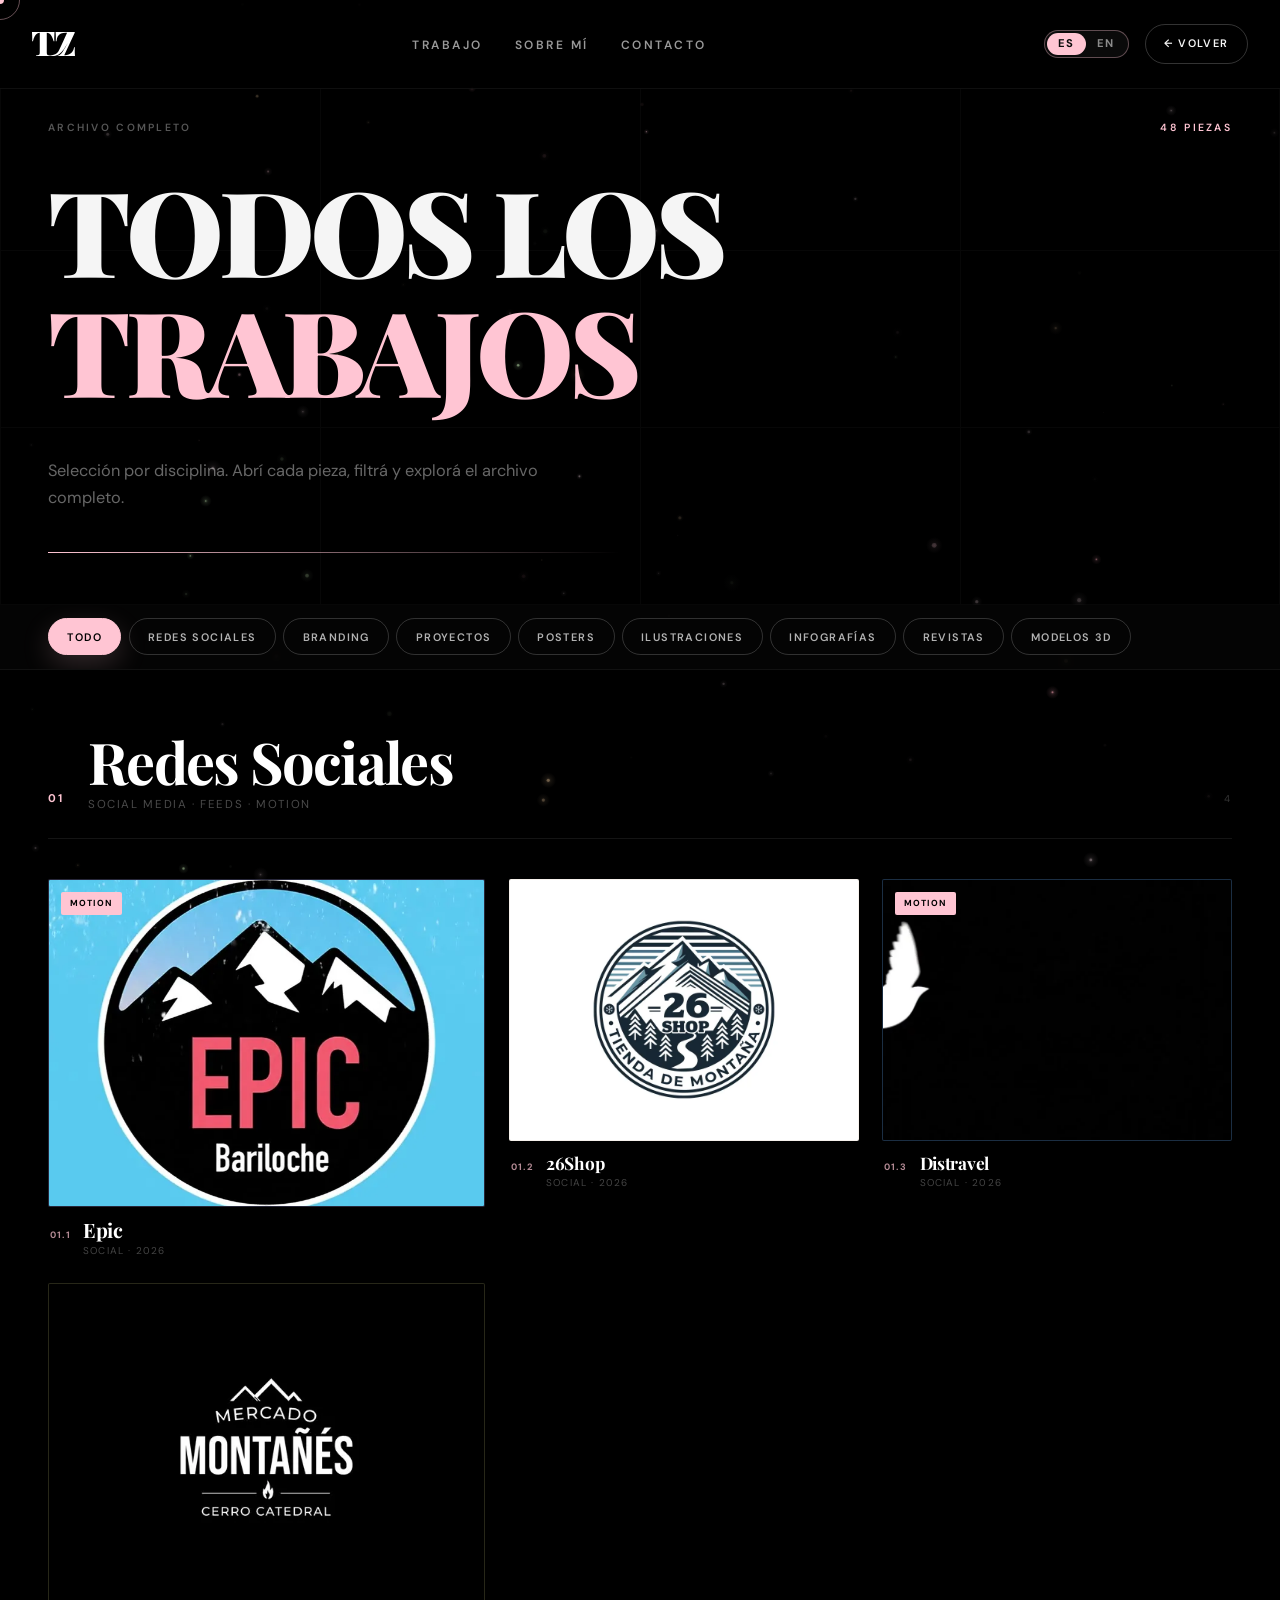
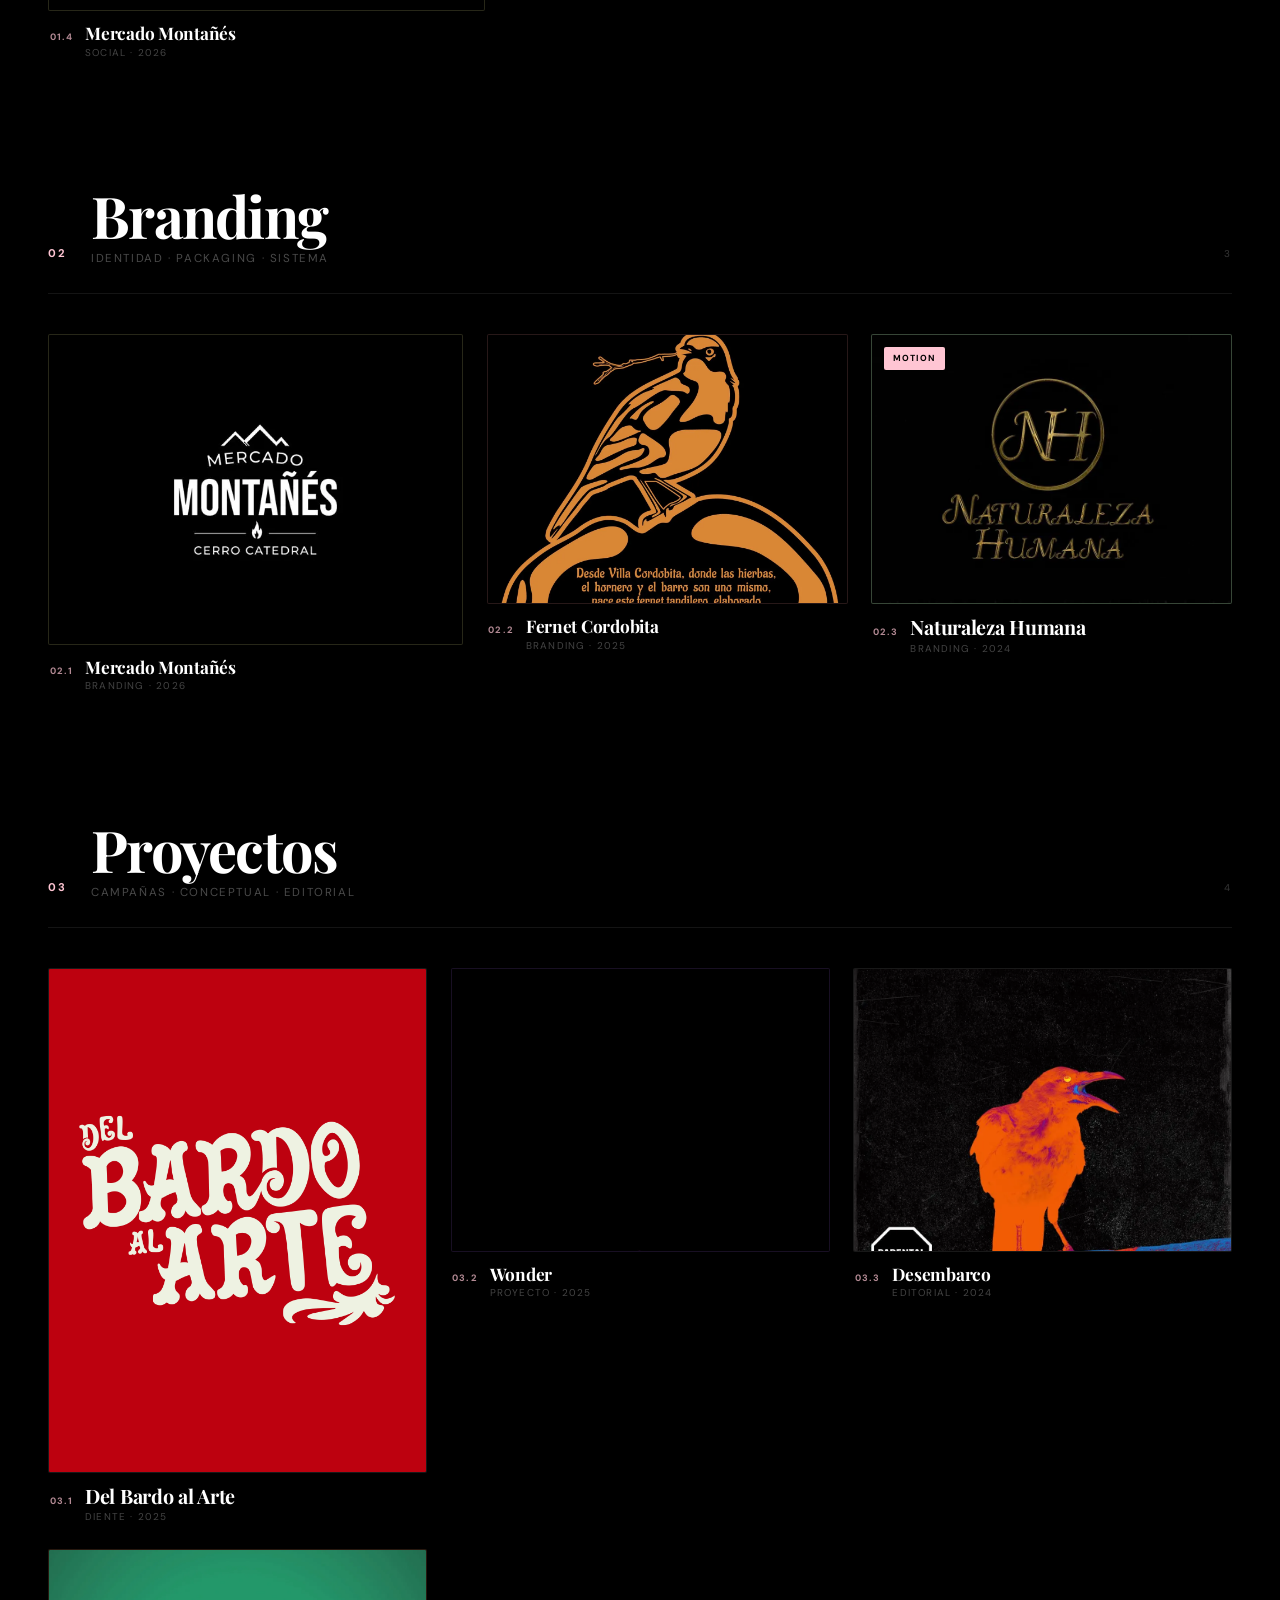
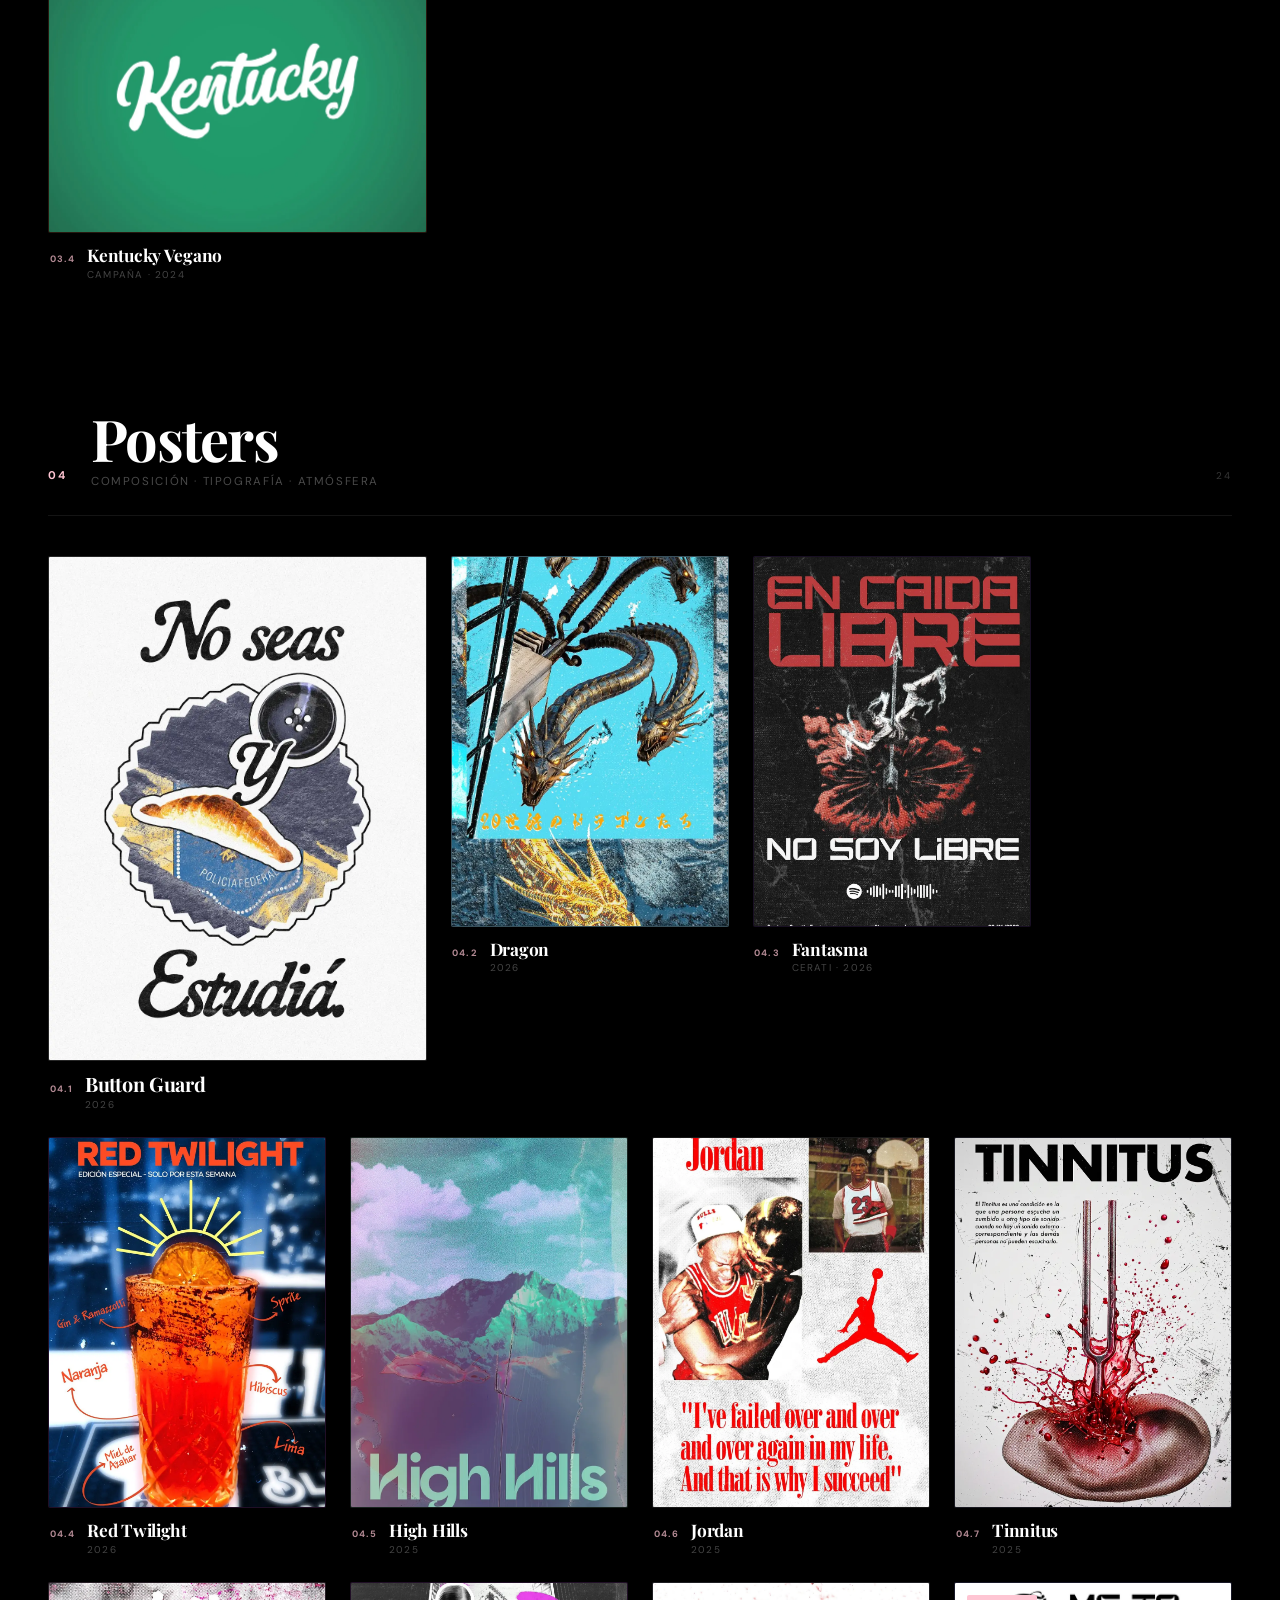
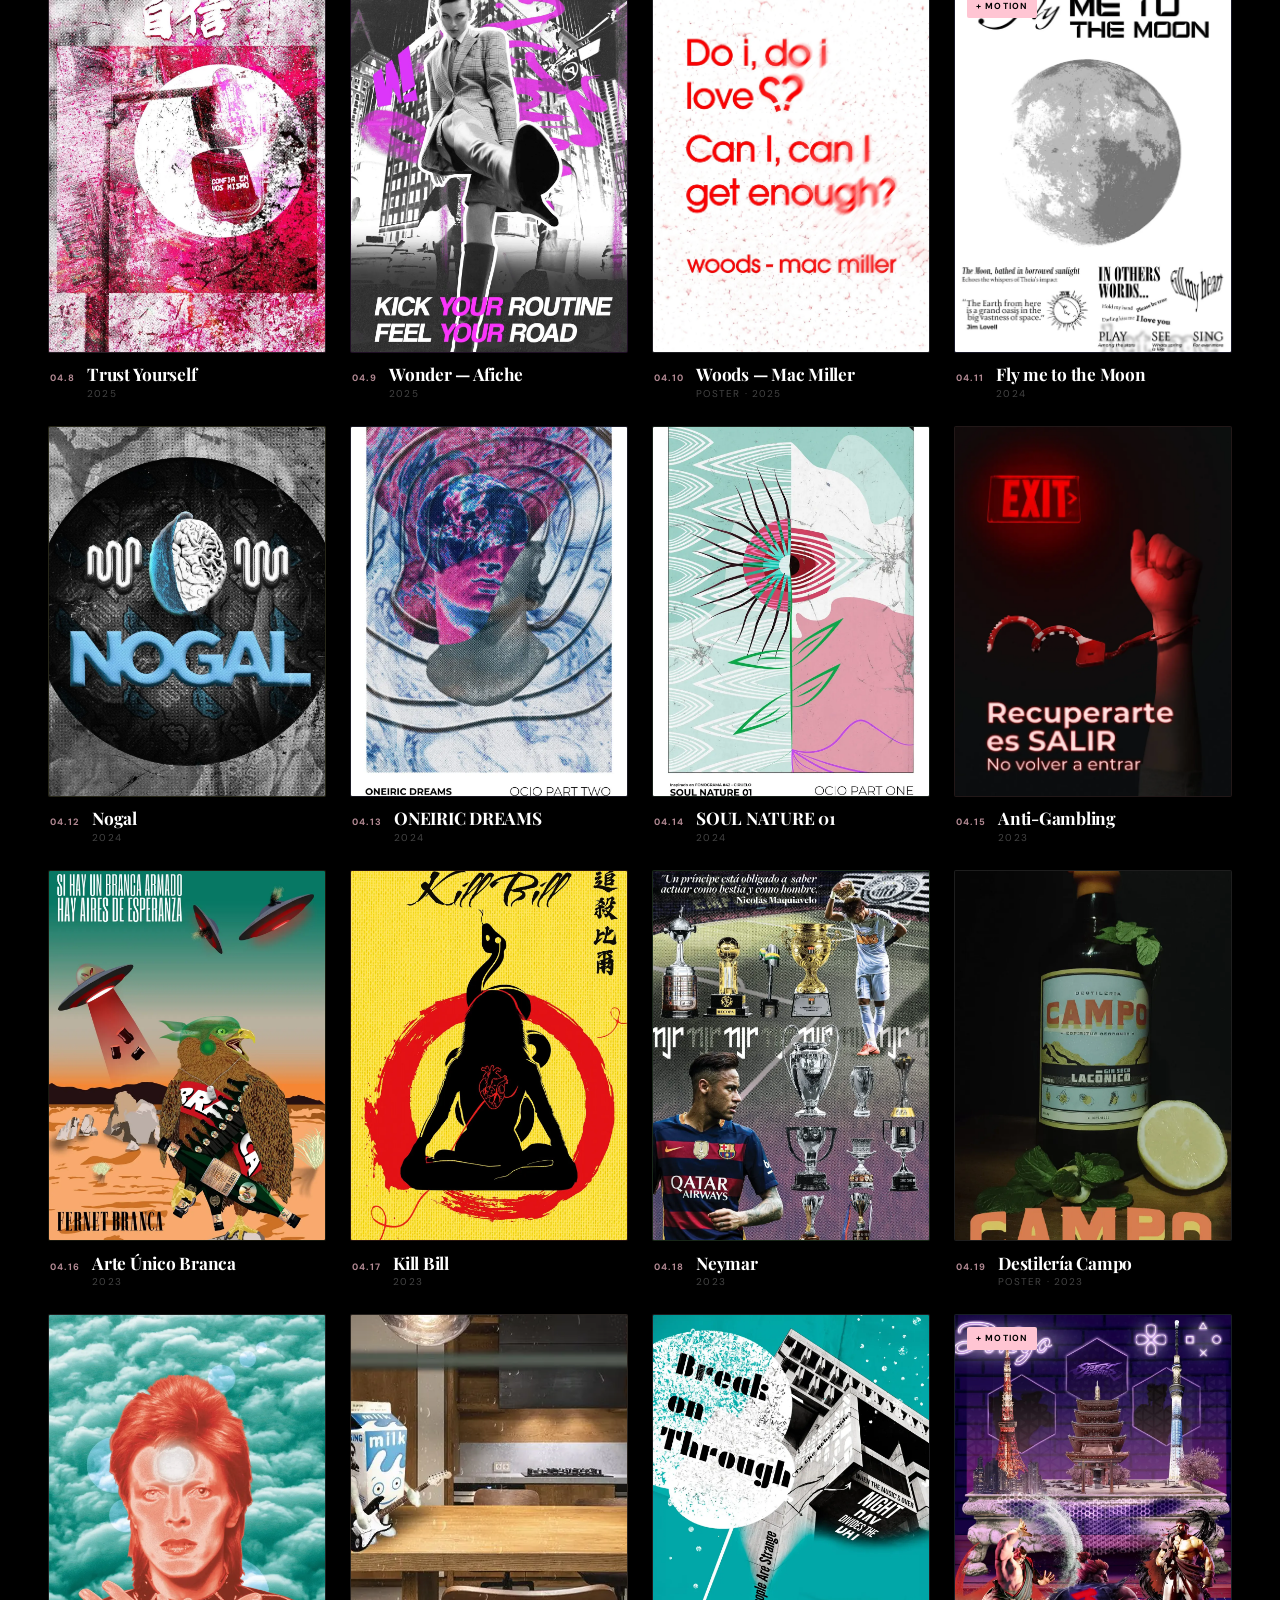
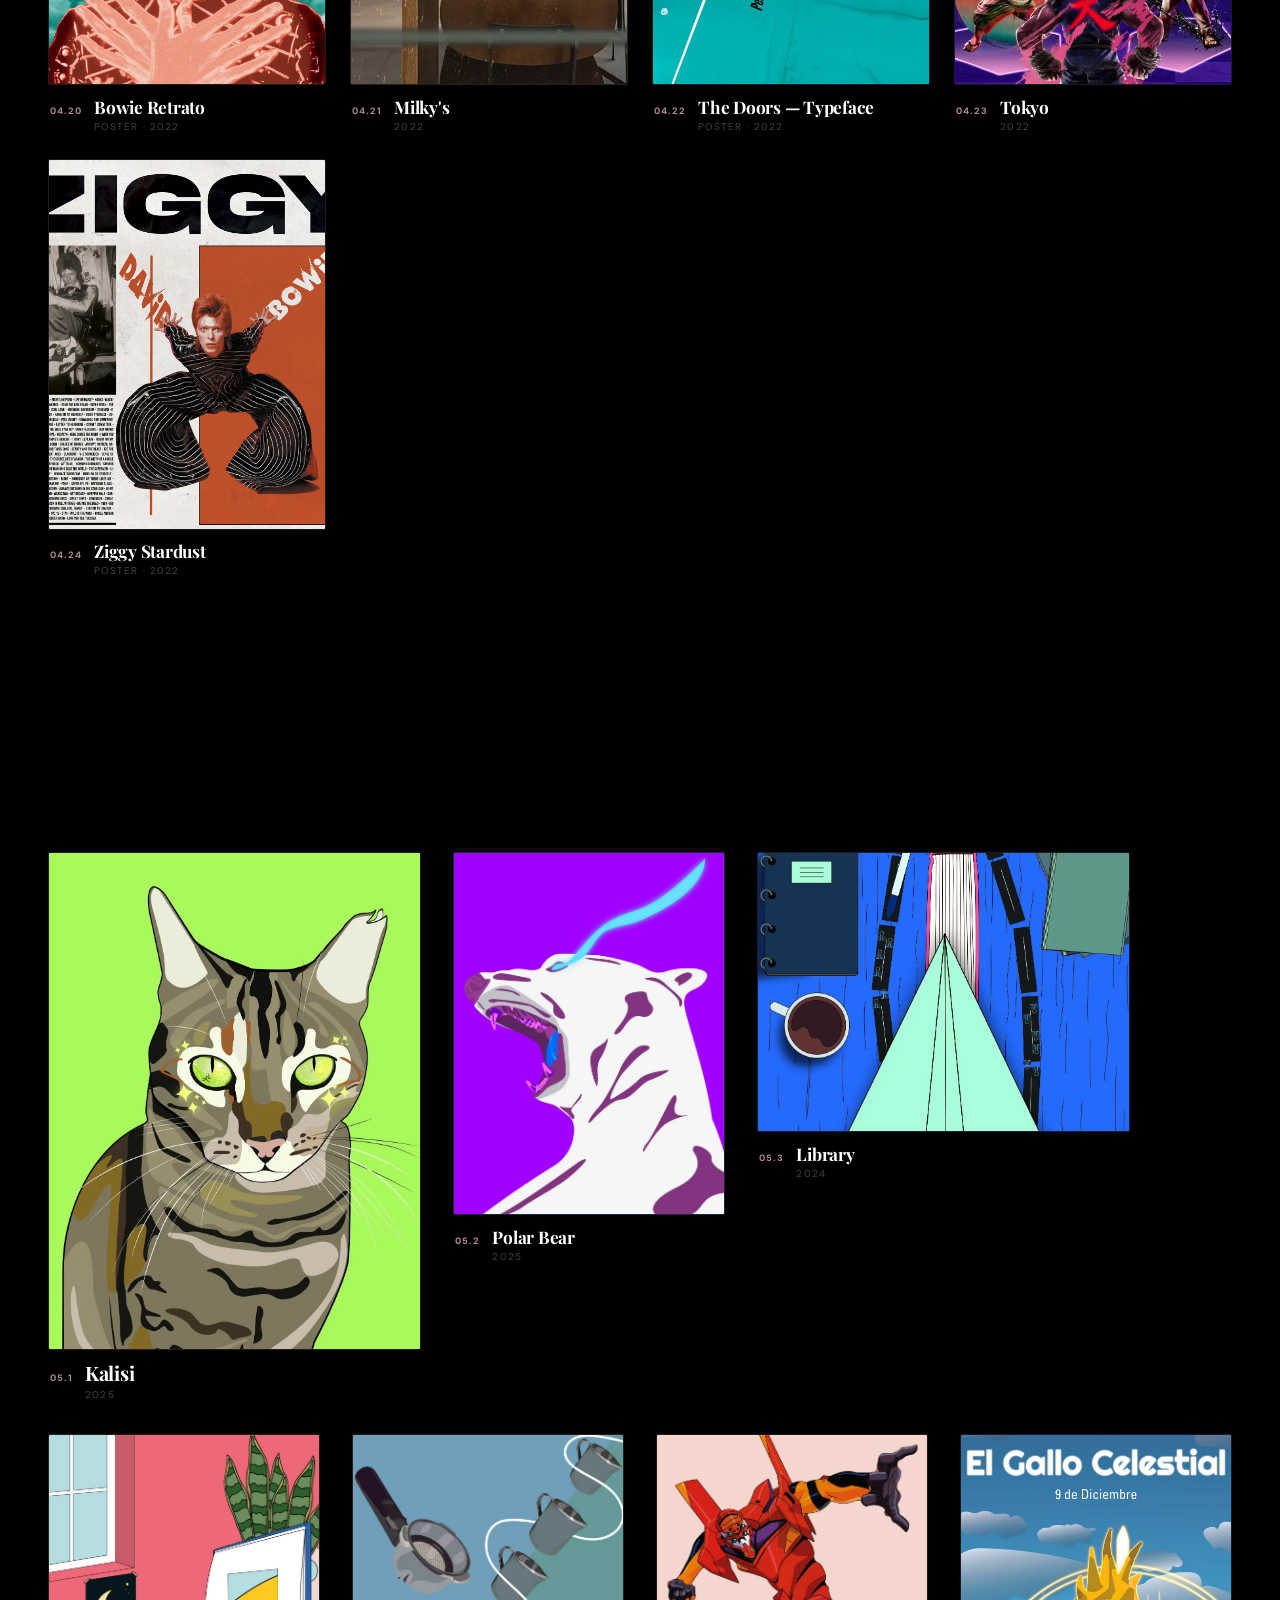
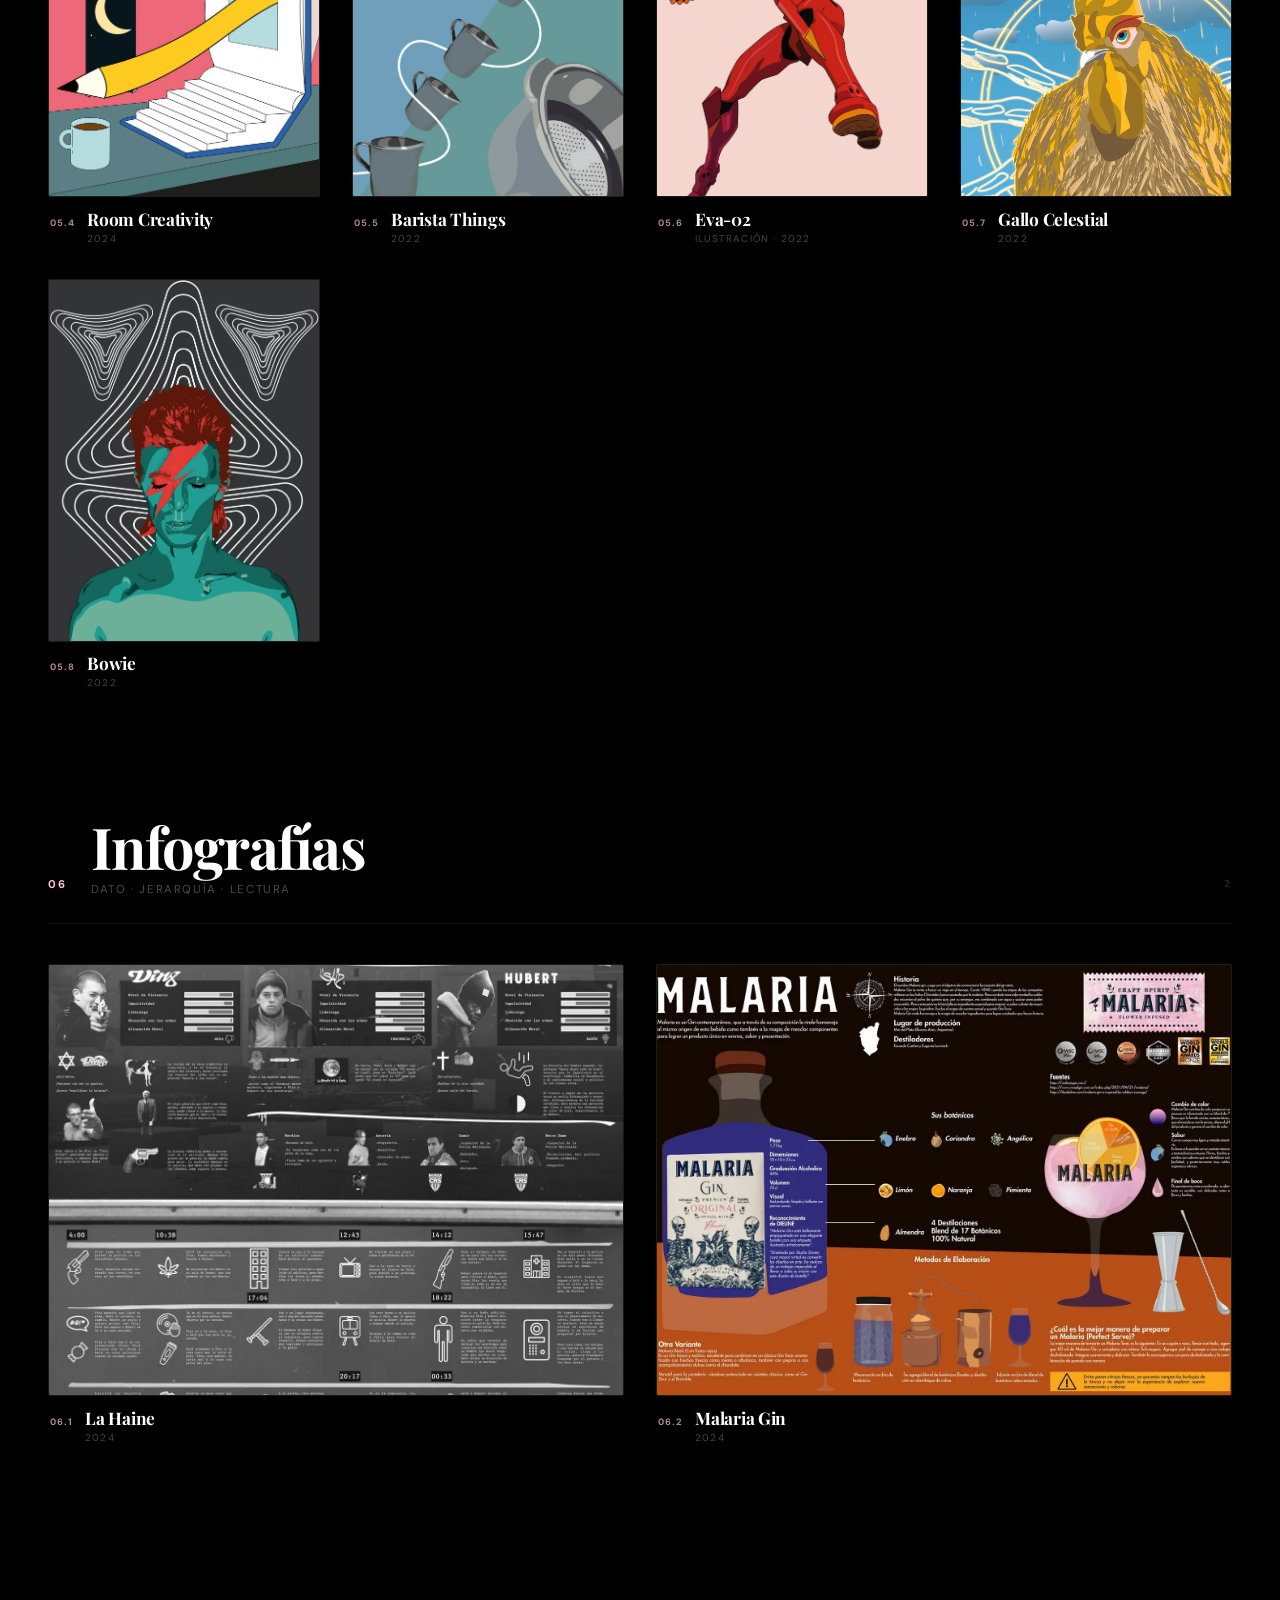
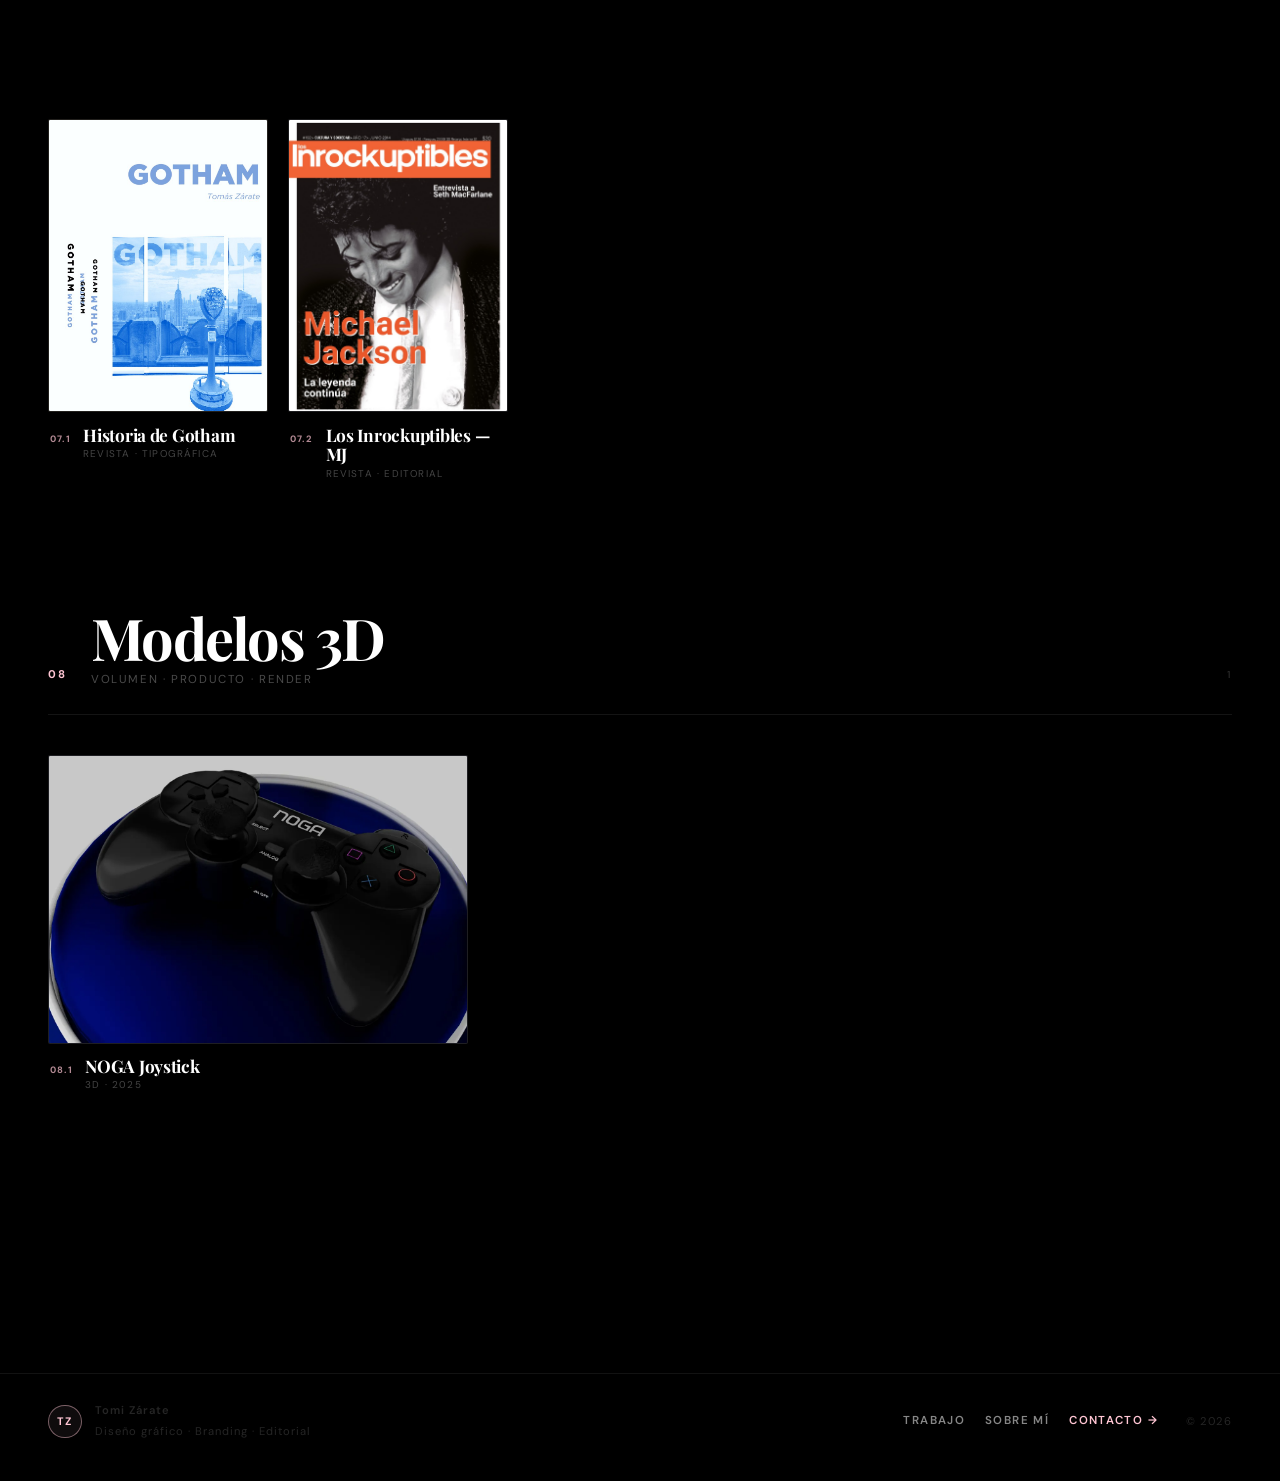
==== commit c34bf69f: "temp: ocultar manual Cordobita del portfolio Saca data-manual de Fernet Cordobita (home + galería) m" ====
--- a/proyectos.html
+++ b/proyectos.html
@@ -213,9 +213,7 @@
           data-desc="Diseño de marca &amp; etiquetas para marca de Fernet artesanal hecho en Tandil."
           data-media="assets/fernet-bottle/label-front.webp" data-type="image"
           data-gallery="assets/fernet-bottle/label-front.webp,assets/fernet-bottle/label-back.webp"
-          data-bottle="assets/fernet-bottle"
-          data-manual="assets/manual-cordobita"
-          data-manual-pages="34">
+                    data-bottle="assets/fernet-bottle">
           <div class="pg-cell__frame" style="--bg:#1a0a0a">
             <picture data-opt-pic="1"><source type="image/webp" srcset="assets/images/branding/fernet-cordobita.webp"><img class="pg-cell__media" src="assets/images/branding/fernet-cordobita.jpg" alt="Fernet Cordobita" loading="lazy"></picture>
           </div>
@@ -1136,6 +1134,6 @@
   <script defer src="js/cd-case.js?v=5"></script>
   <script defer src="js/bottle-3d.js?v=8"></script>
   <script defer src="js/i18n.js?v=5"></script>
-  <script defer src="js/proyectos.js?v=39"></script>
+  <script defer src="js/proyectos.js?v=40"></script>
 </body>
 </html>
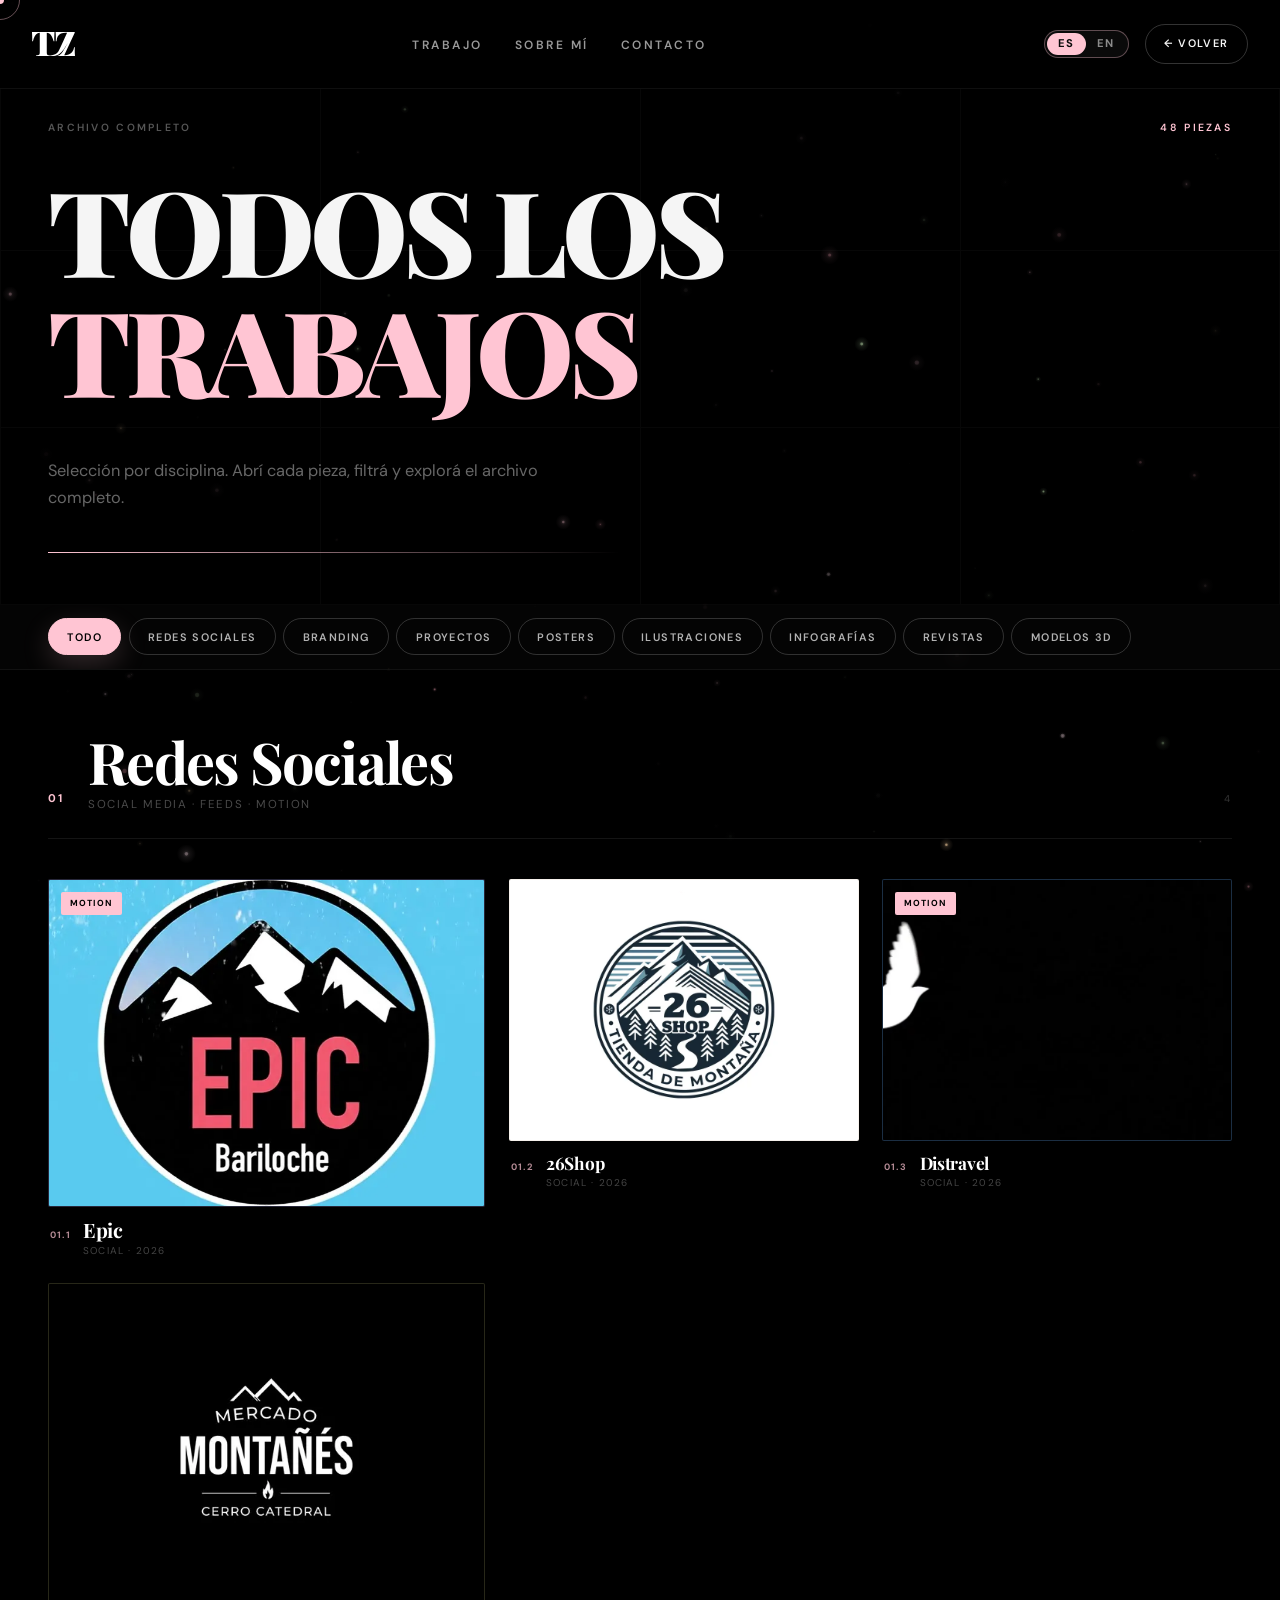
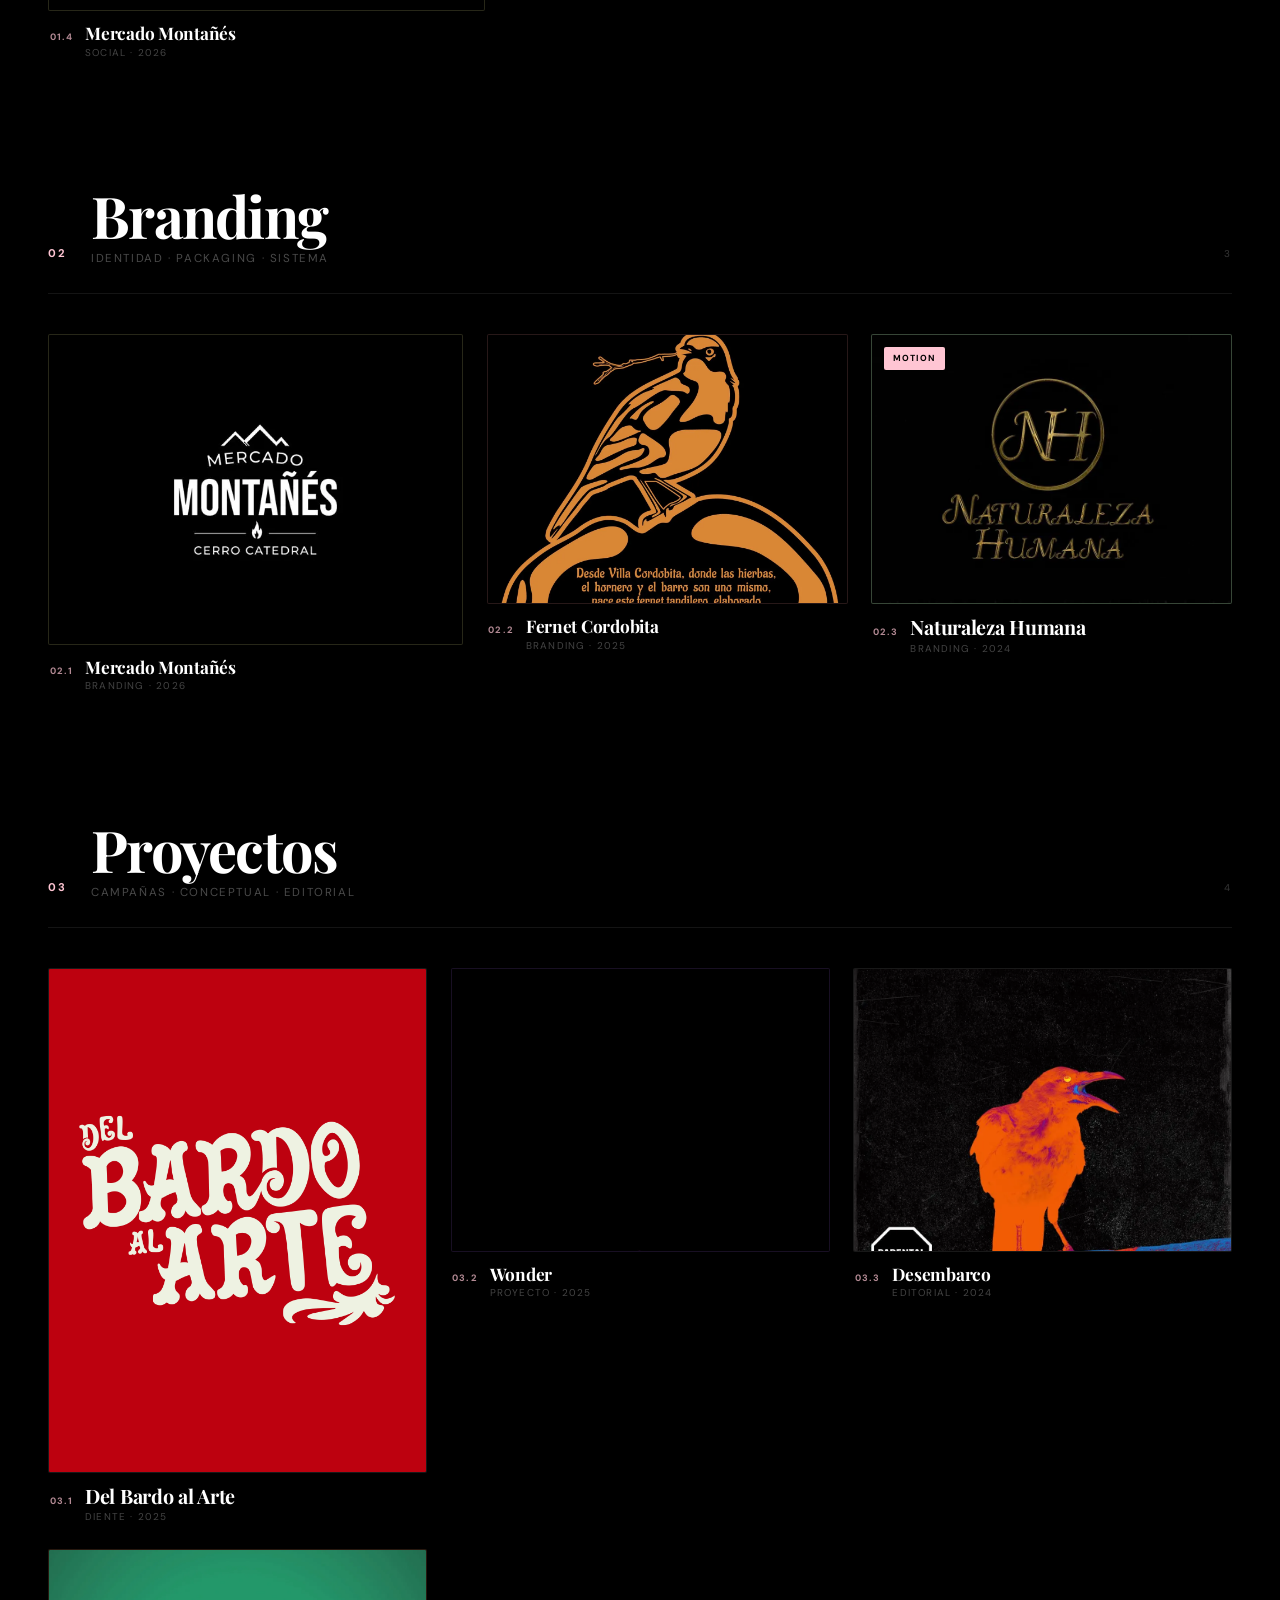
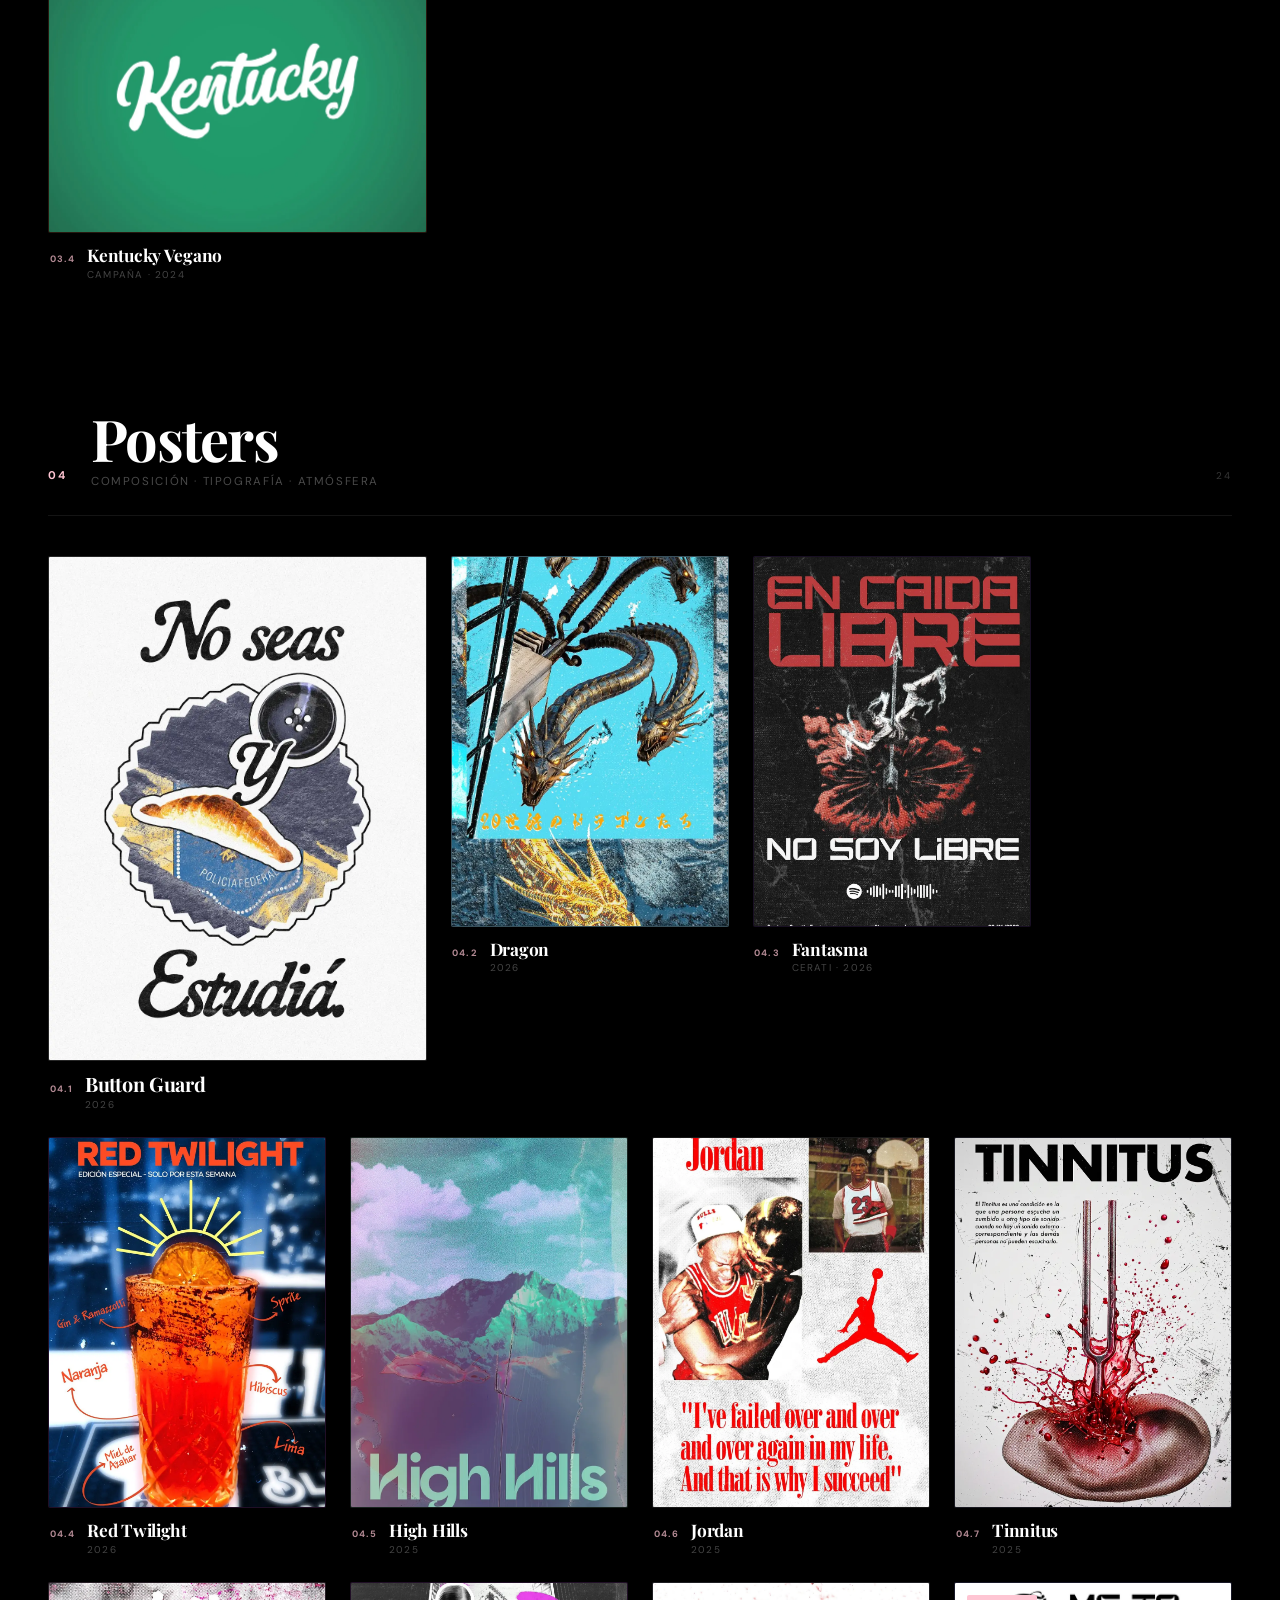
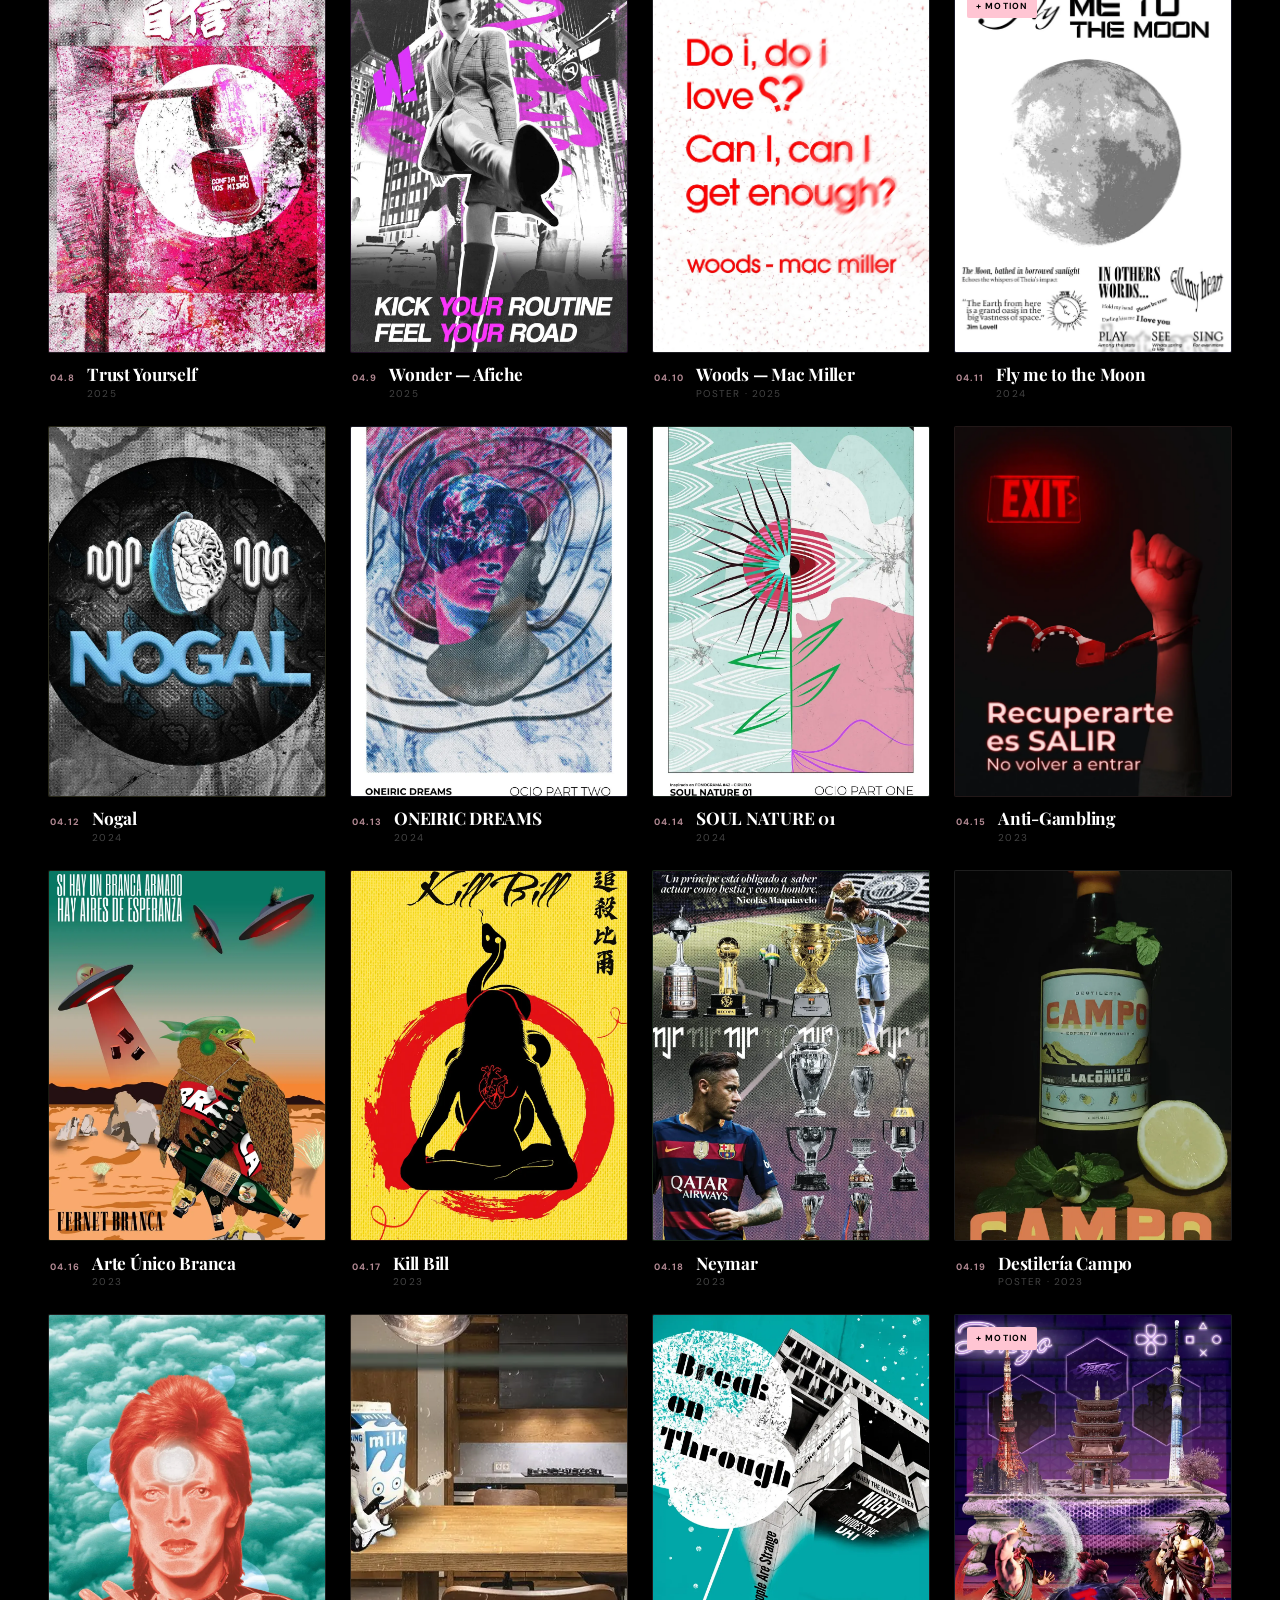
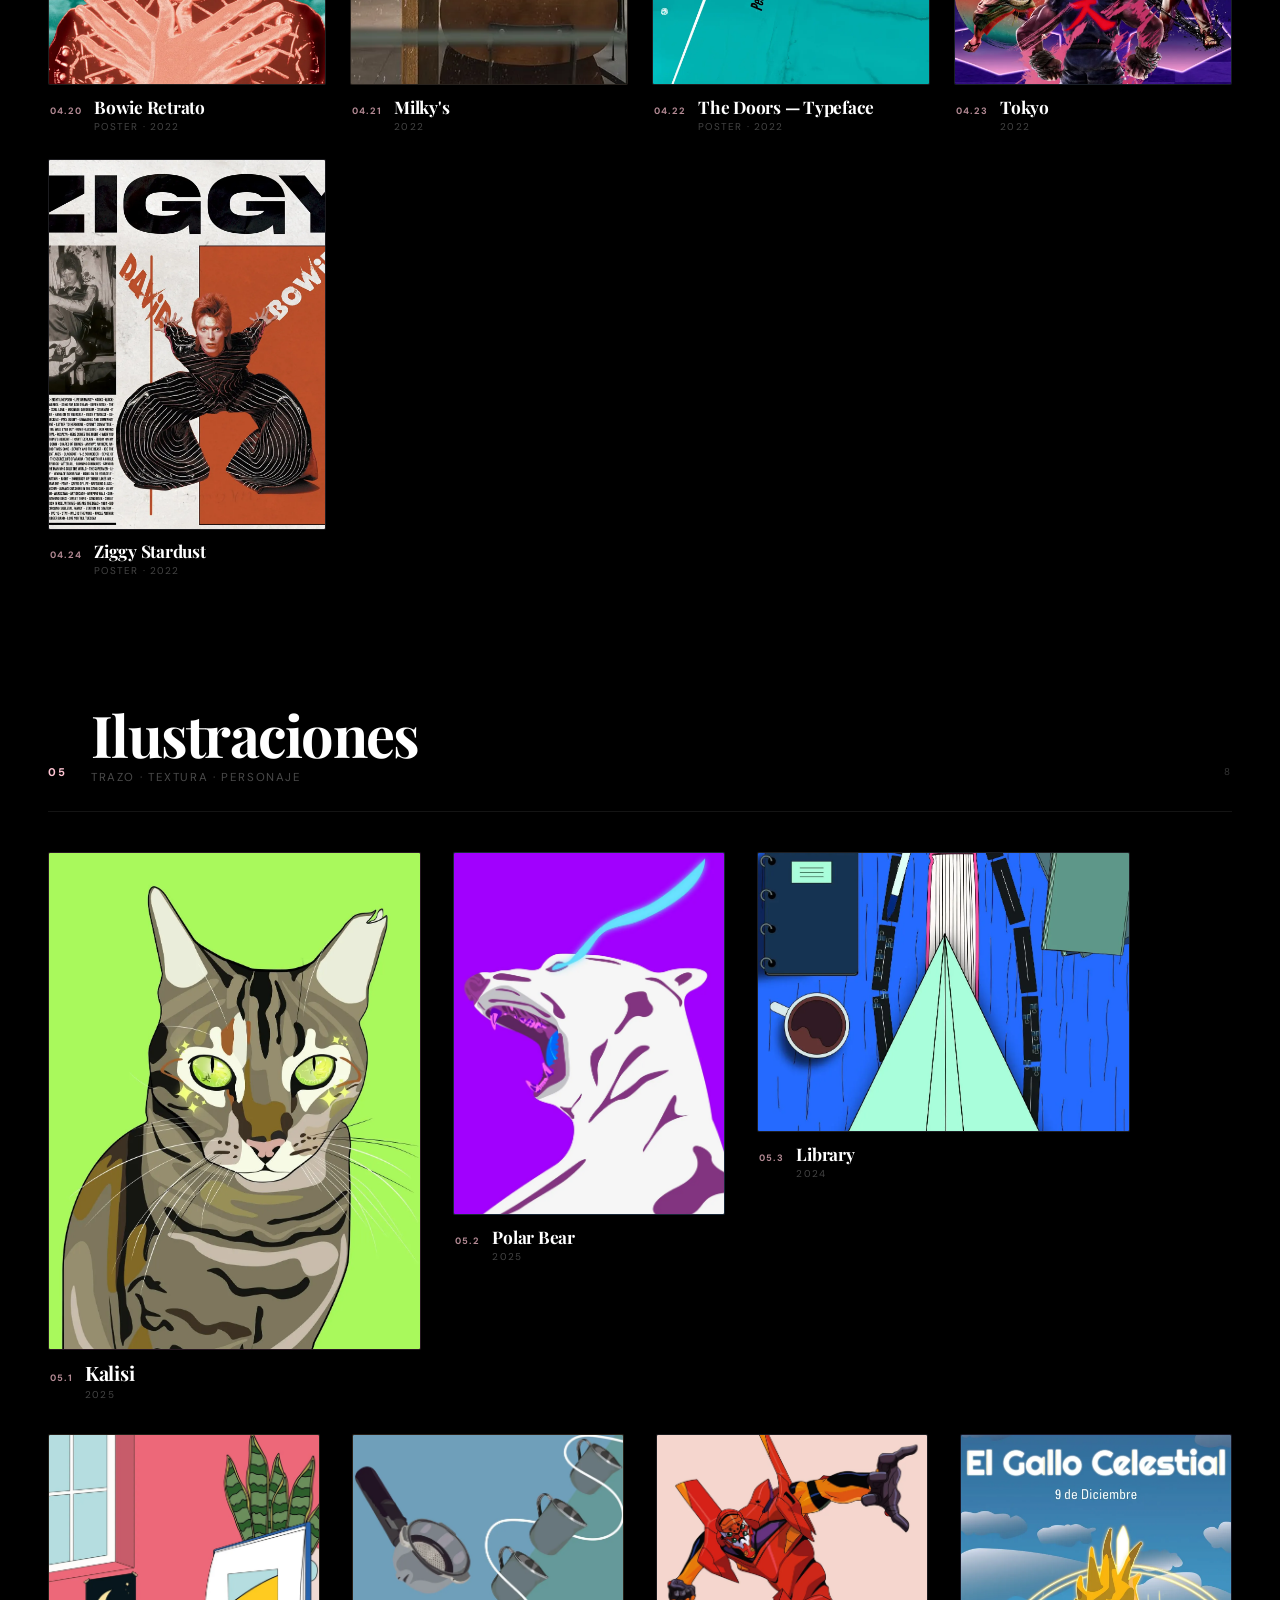
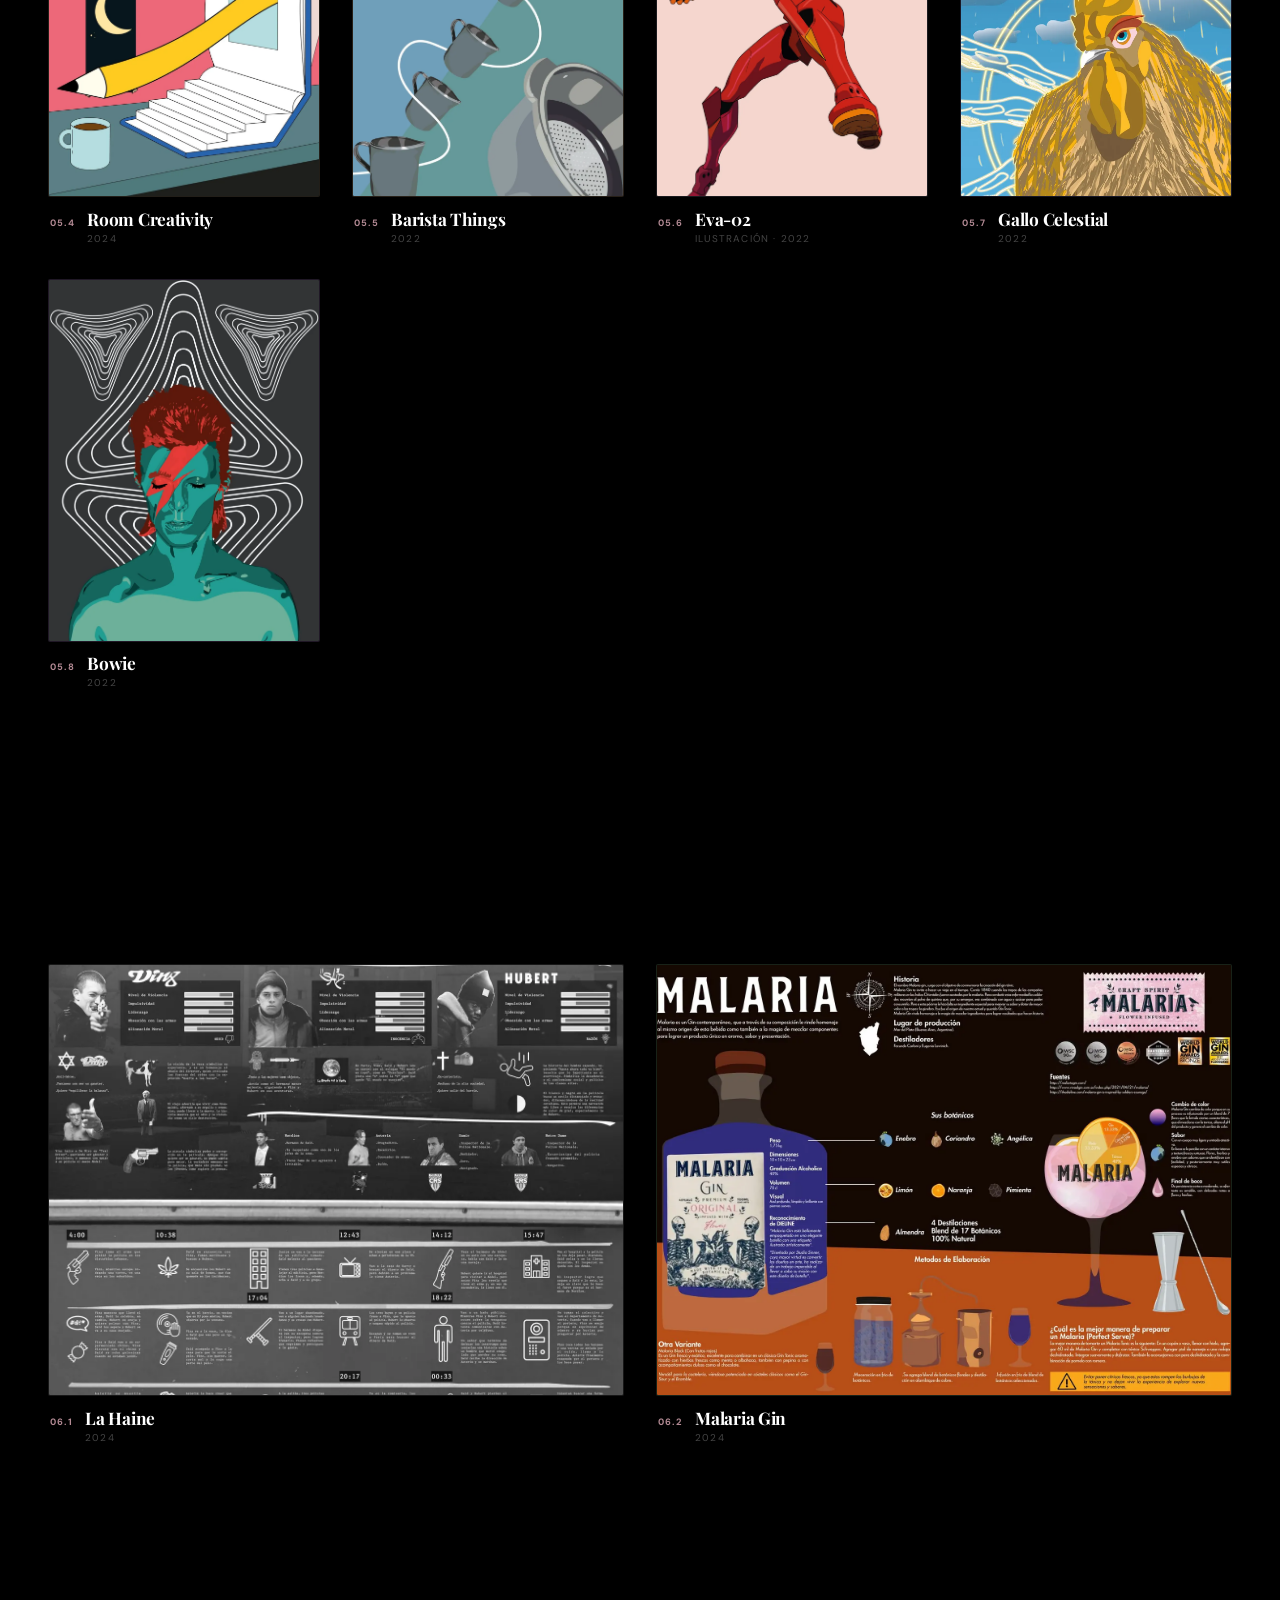
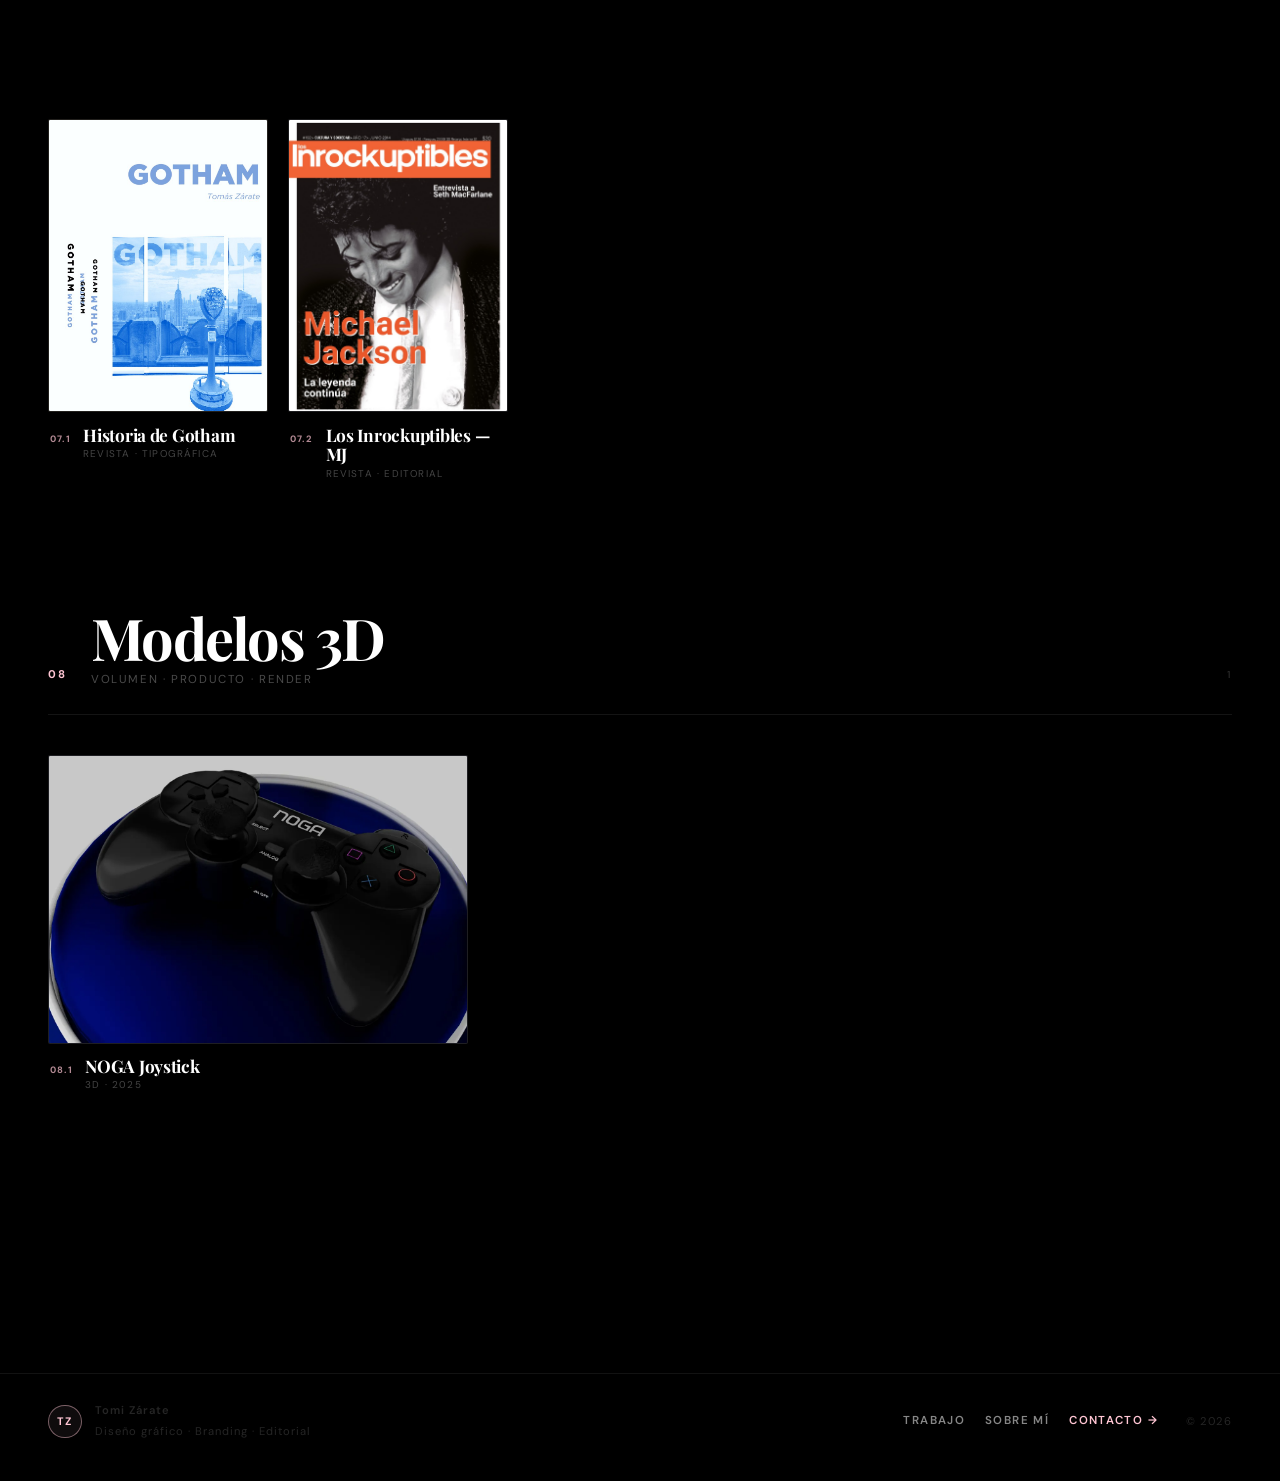
==== commit 92cea7e4: "chore: indent bloque Cordobita tras quitar manual" ====
--- a/proyectos.html
+++ b/proyectos.html
@@ -213,7 +213,7 @@
           data-desc="Diseño de marca &amp; etiquetas para marca de Fernet artesanal hecho en Tandil."
           data-media="assets/fernet-bottle/label-front.webp" data-type="image"
           data-gallery="assets/fernet-bottle/label-front.webp,assets/fernet-bottle/label-back.webp"
-                    data-bottle="assets/fernet-bottle">
+          data-bottle="assets/fernet-bottle">
           <div class="pg-cell__frame" style="--bg:#1a0a0a">
             <picture data-opt-pic="1"><source type="image/webp" srcset="assets/images/branding/fernet-cordobita.webp"><img class="pg-cell__media" src="assets/images/branding/fernet-cordobita.jpg" alt="Fernet Cordobita" loading="lazy"></picture>
           </div>
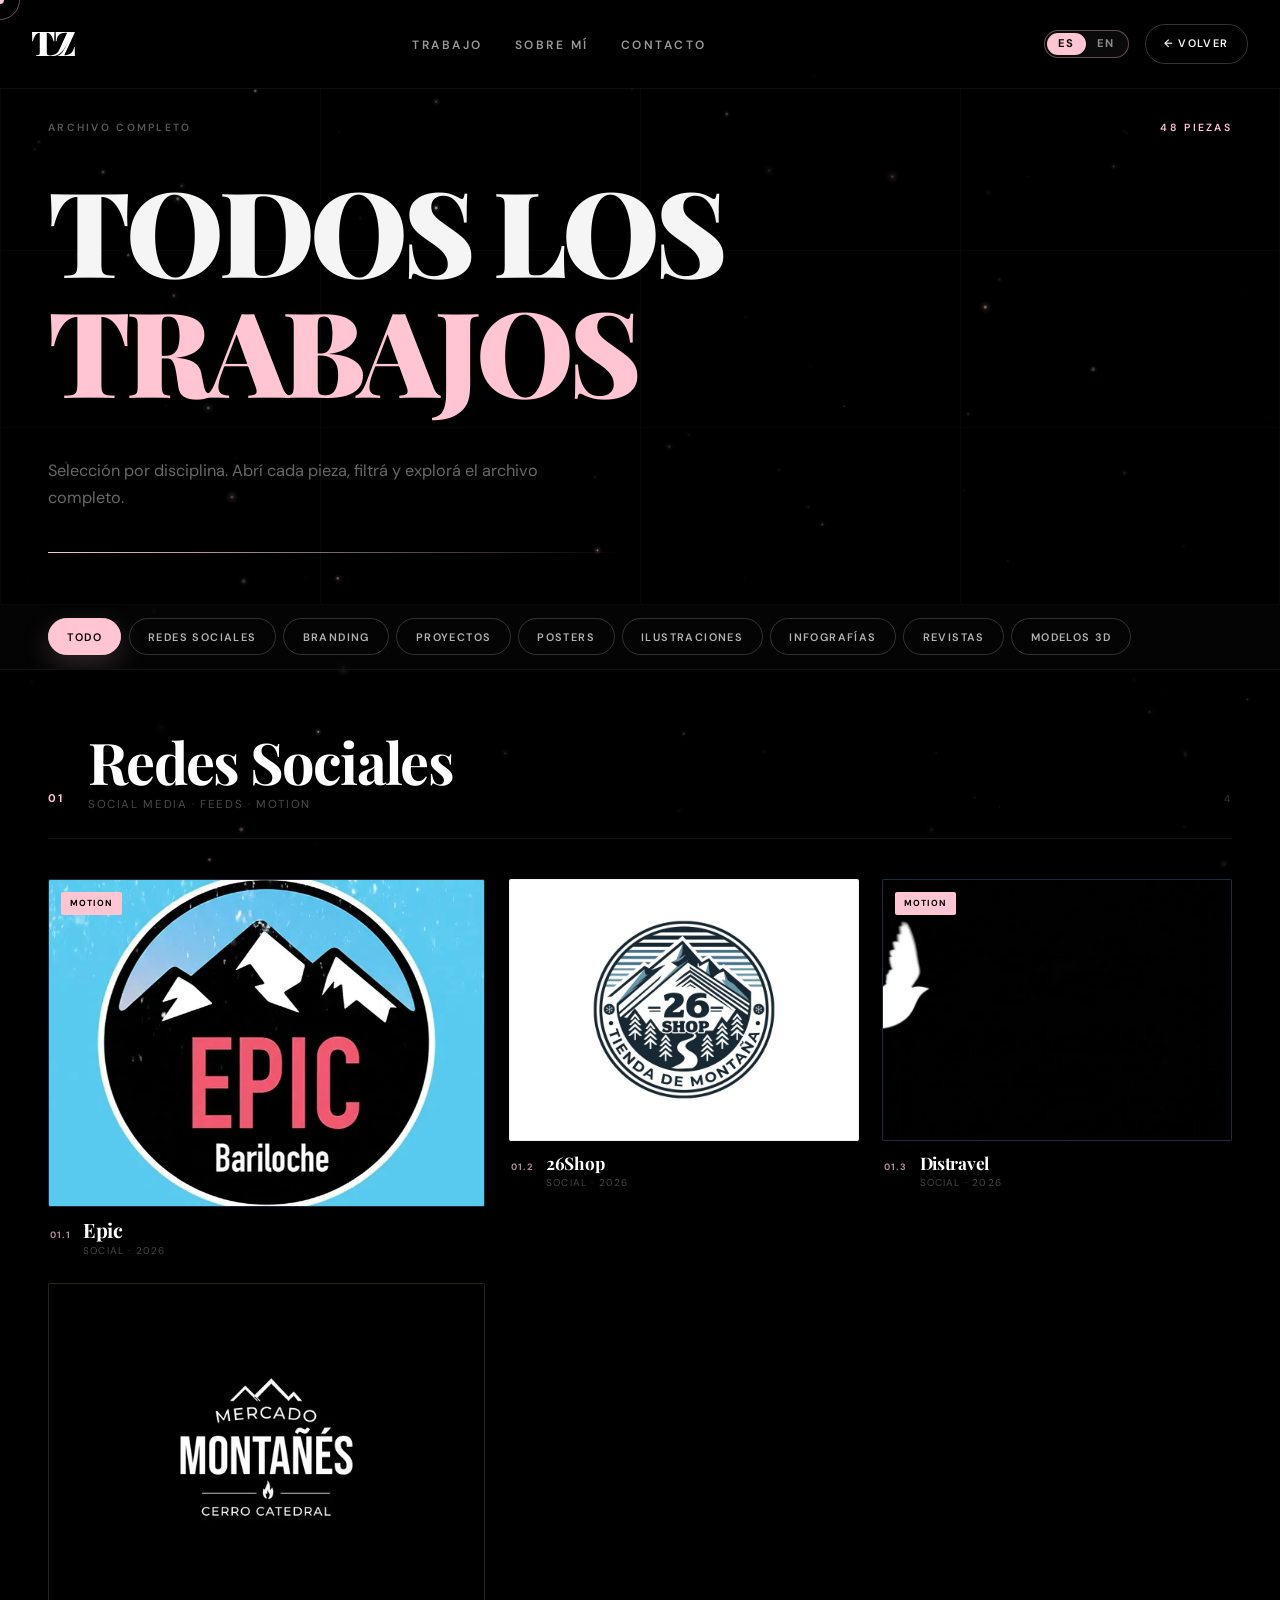
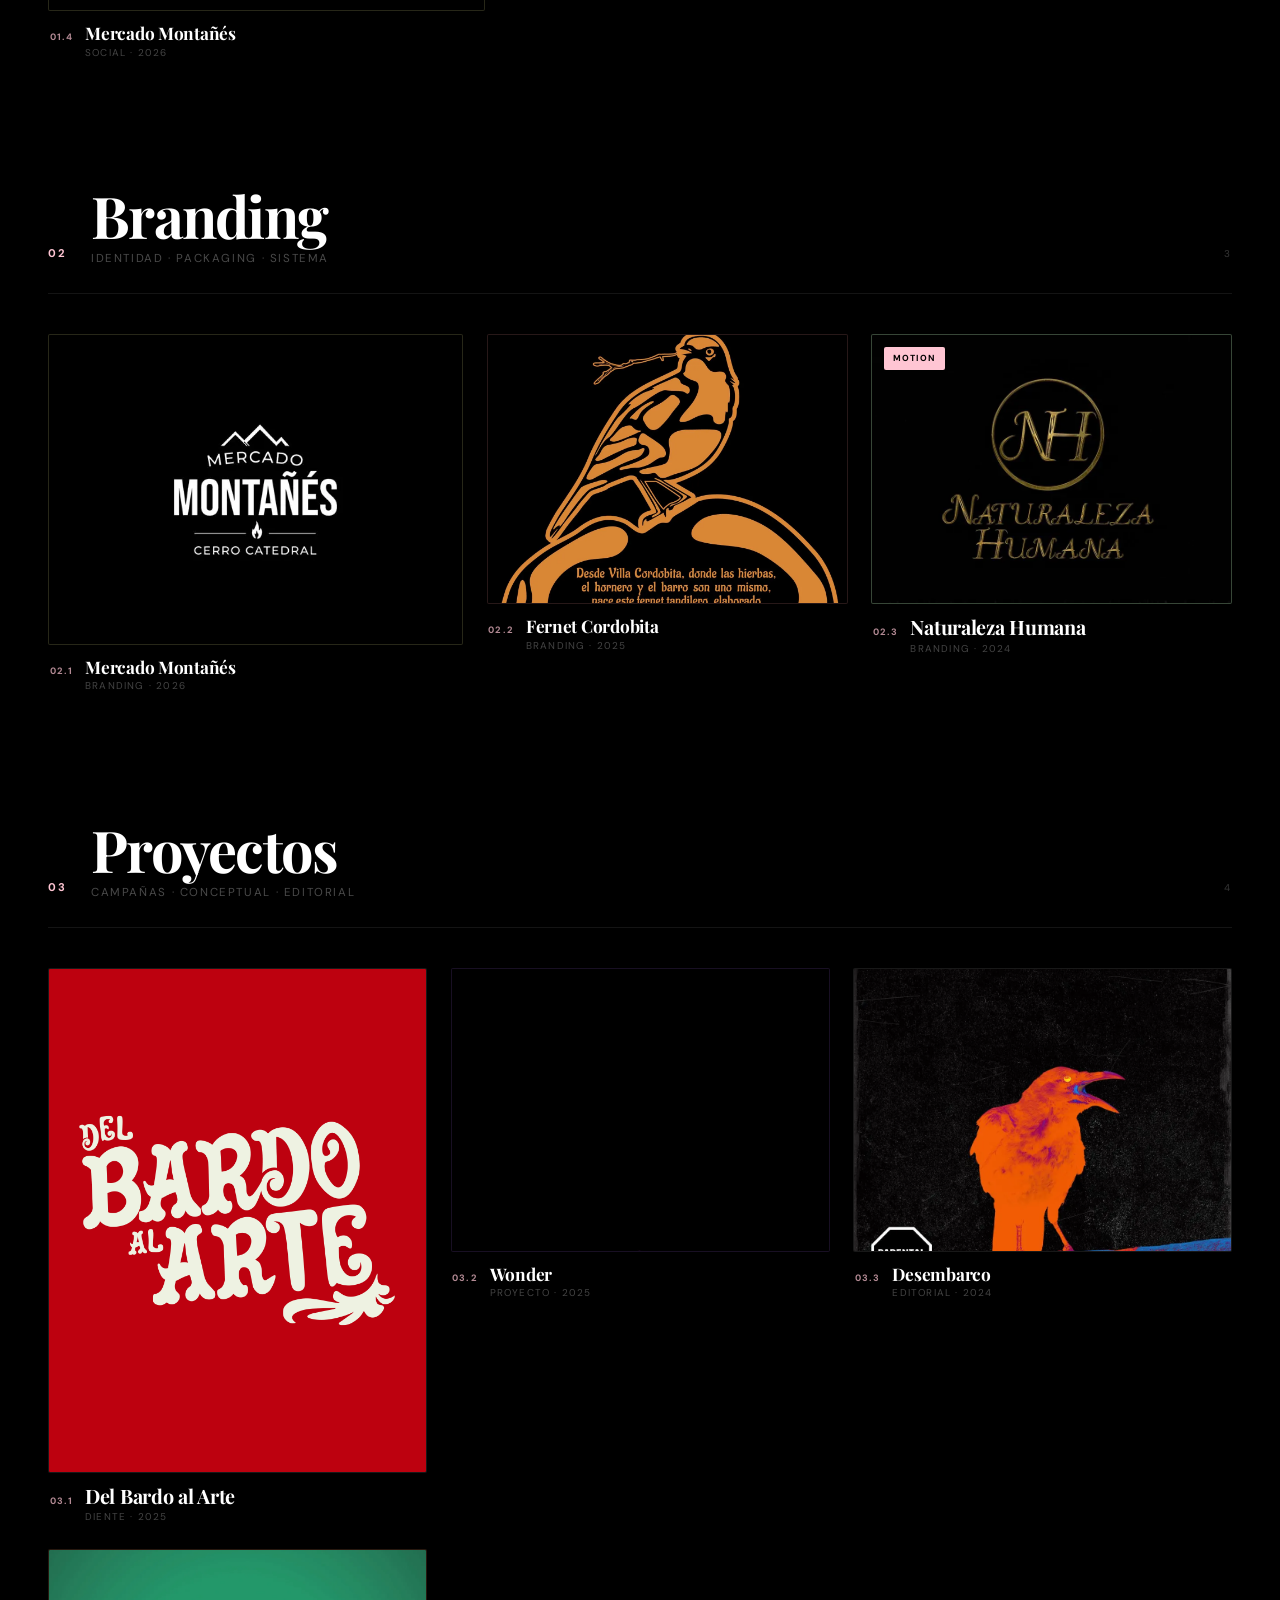
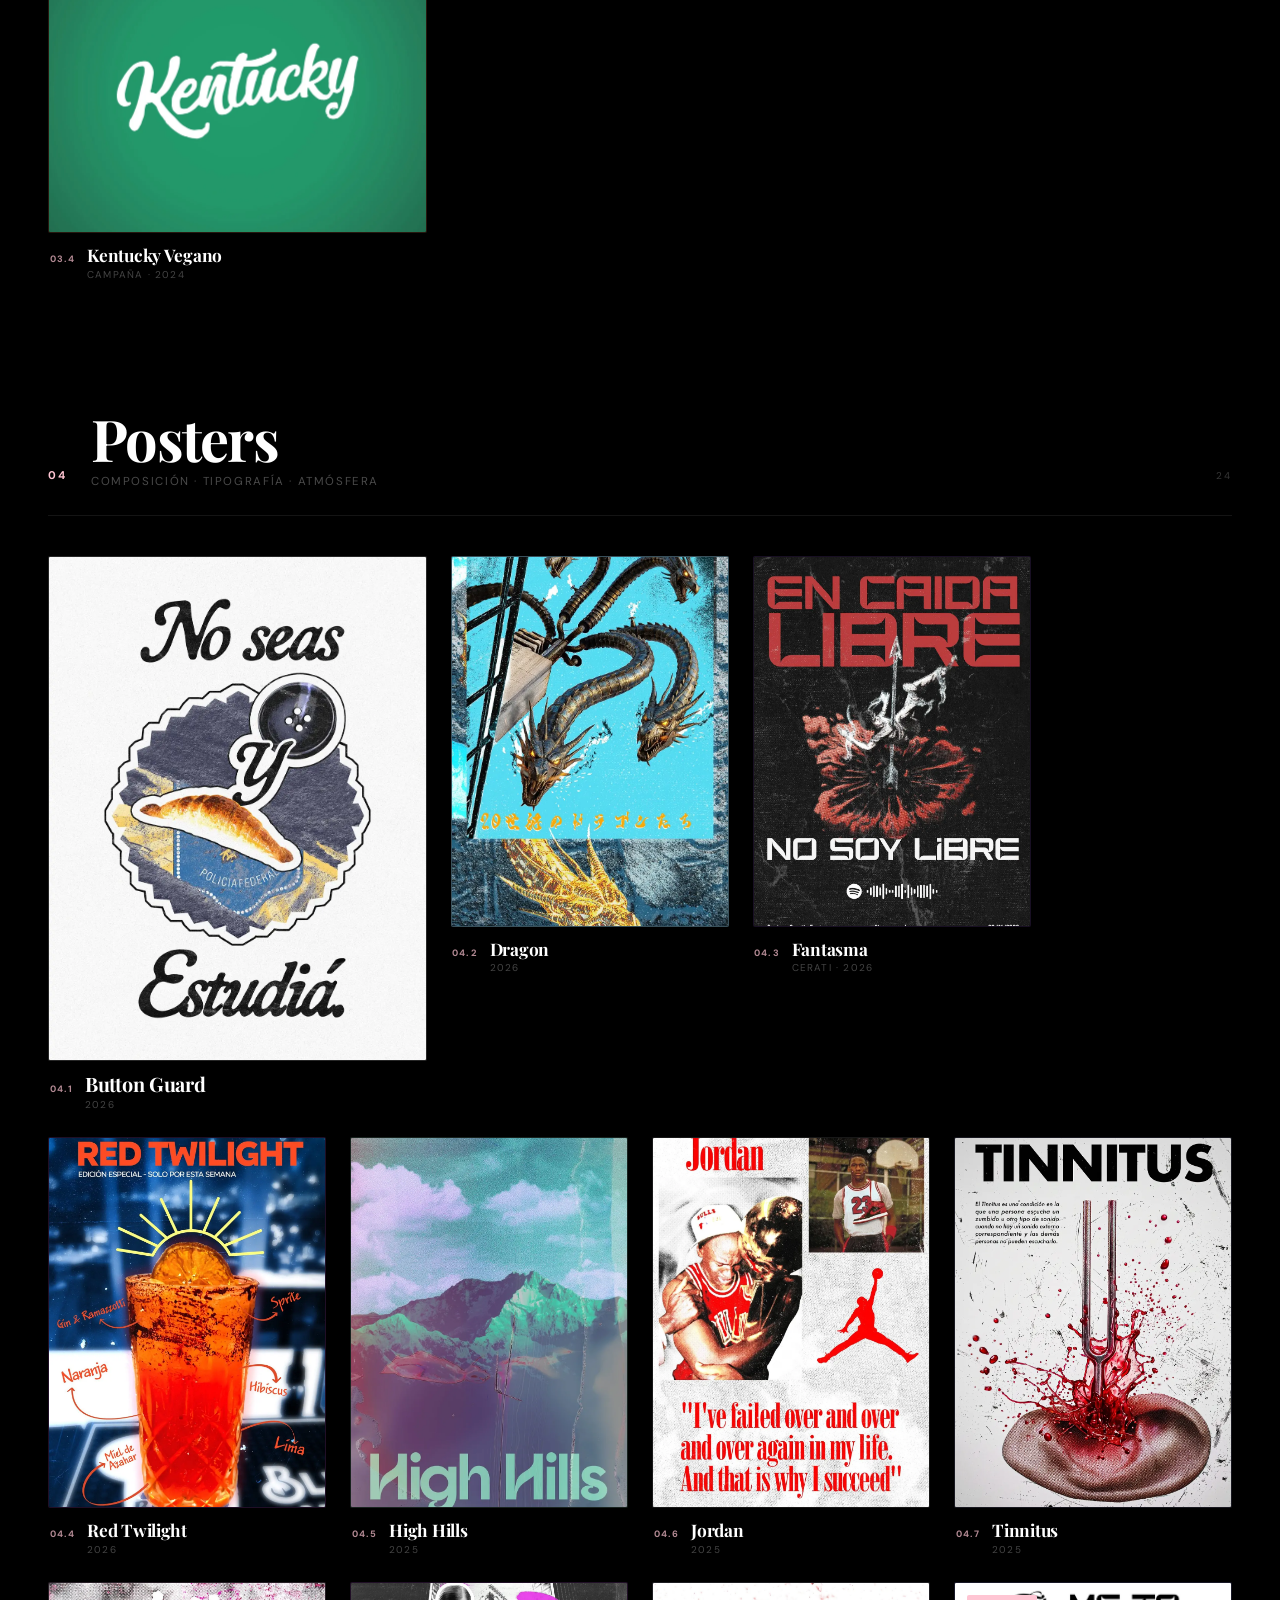
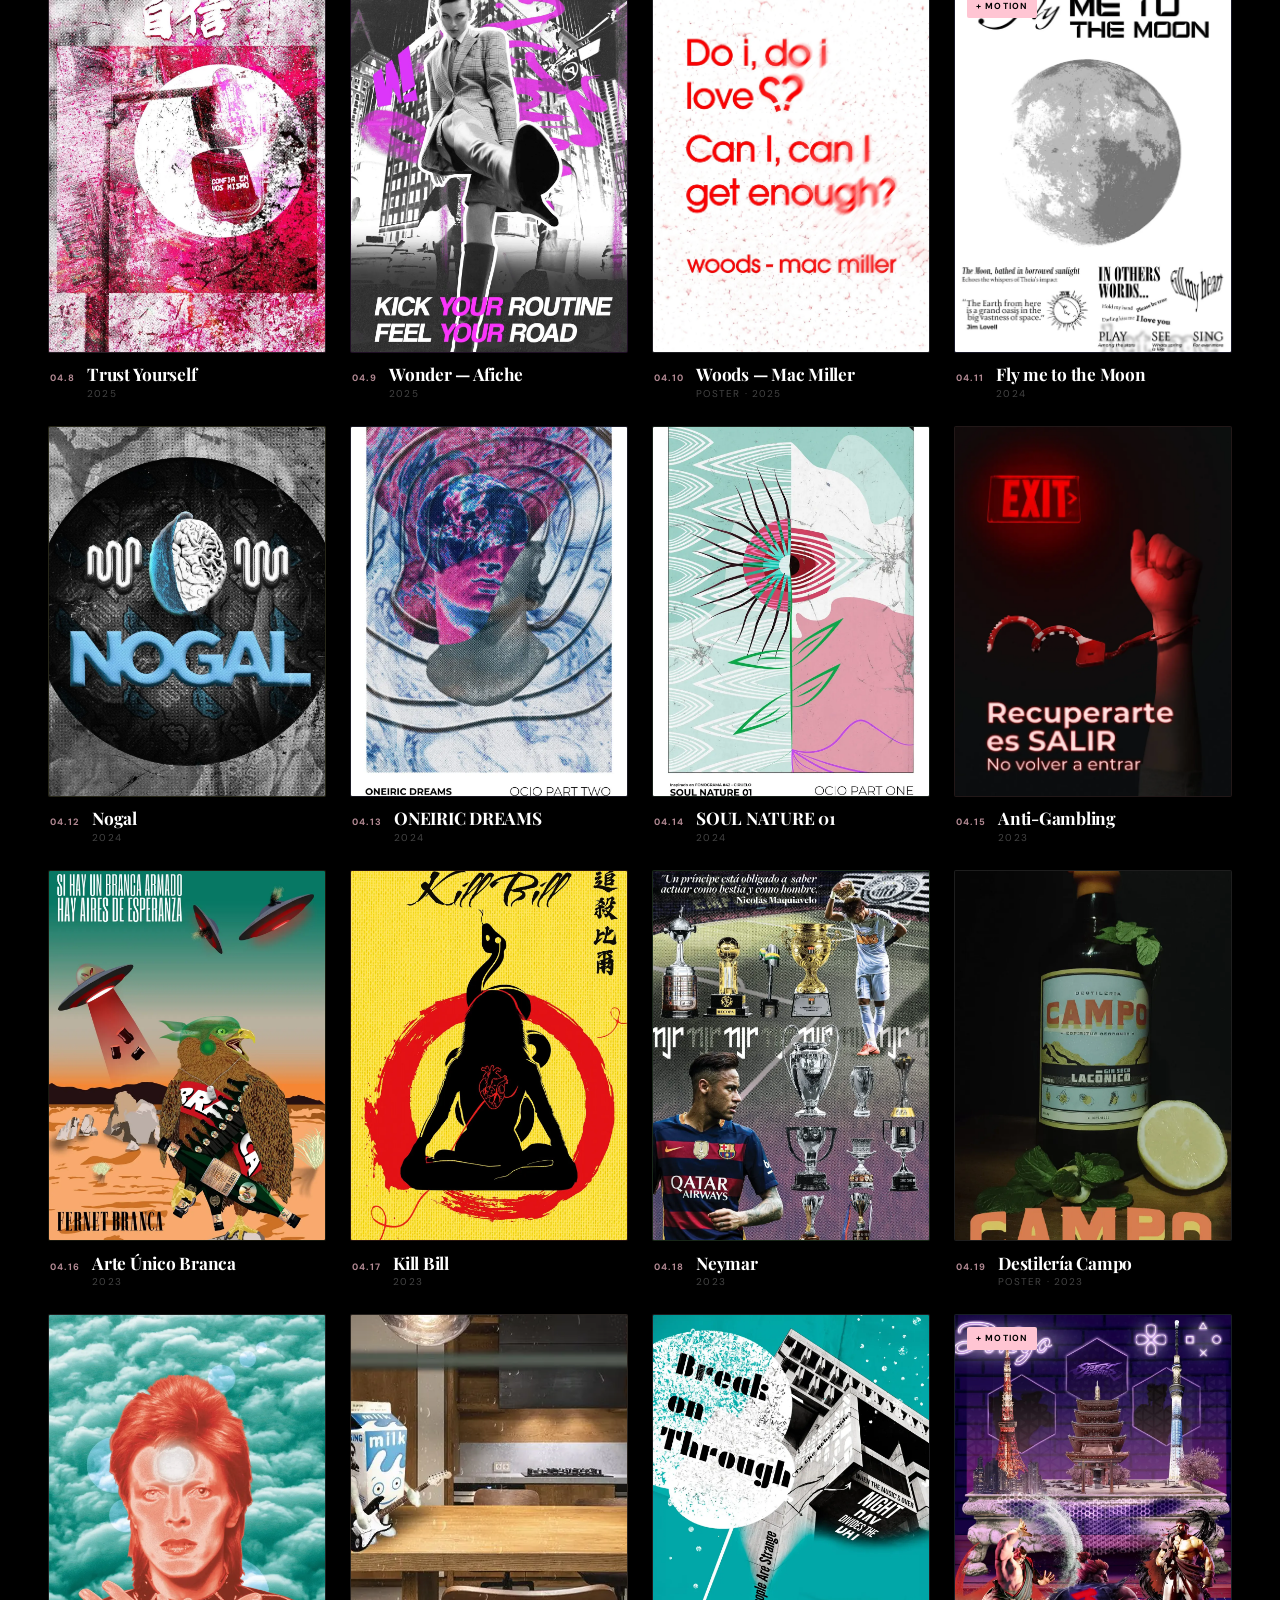
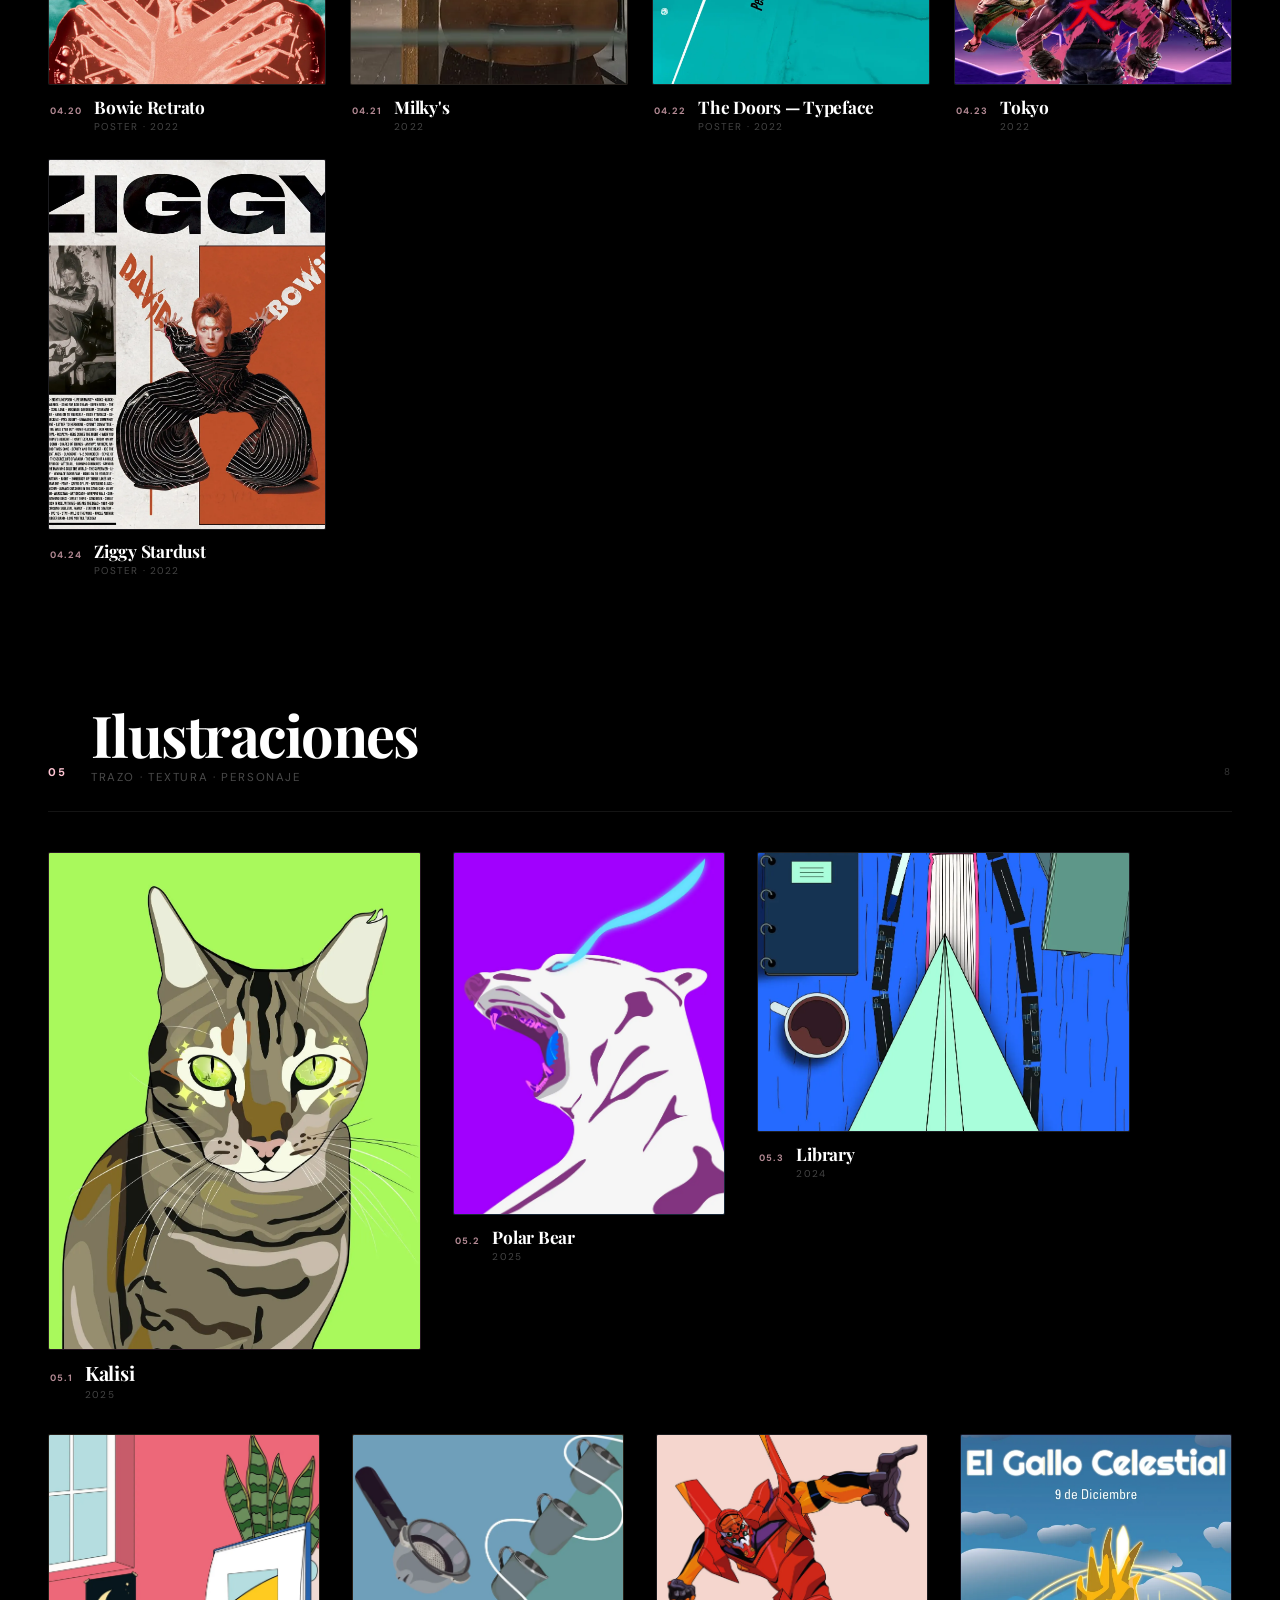
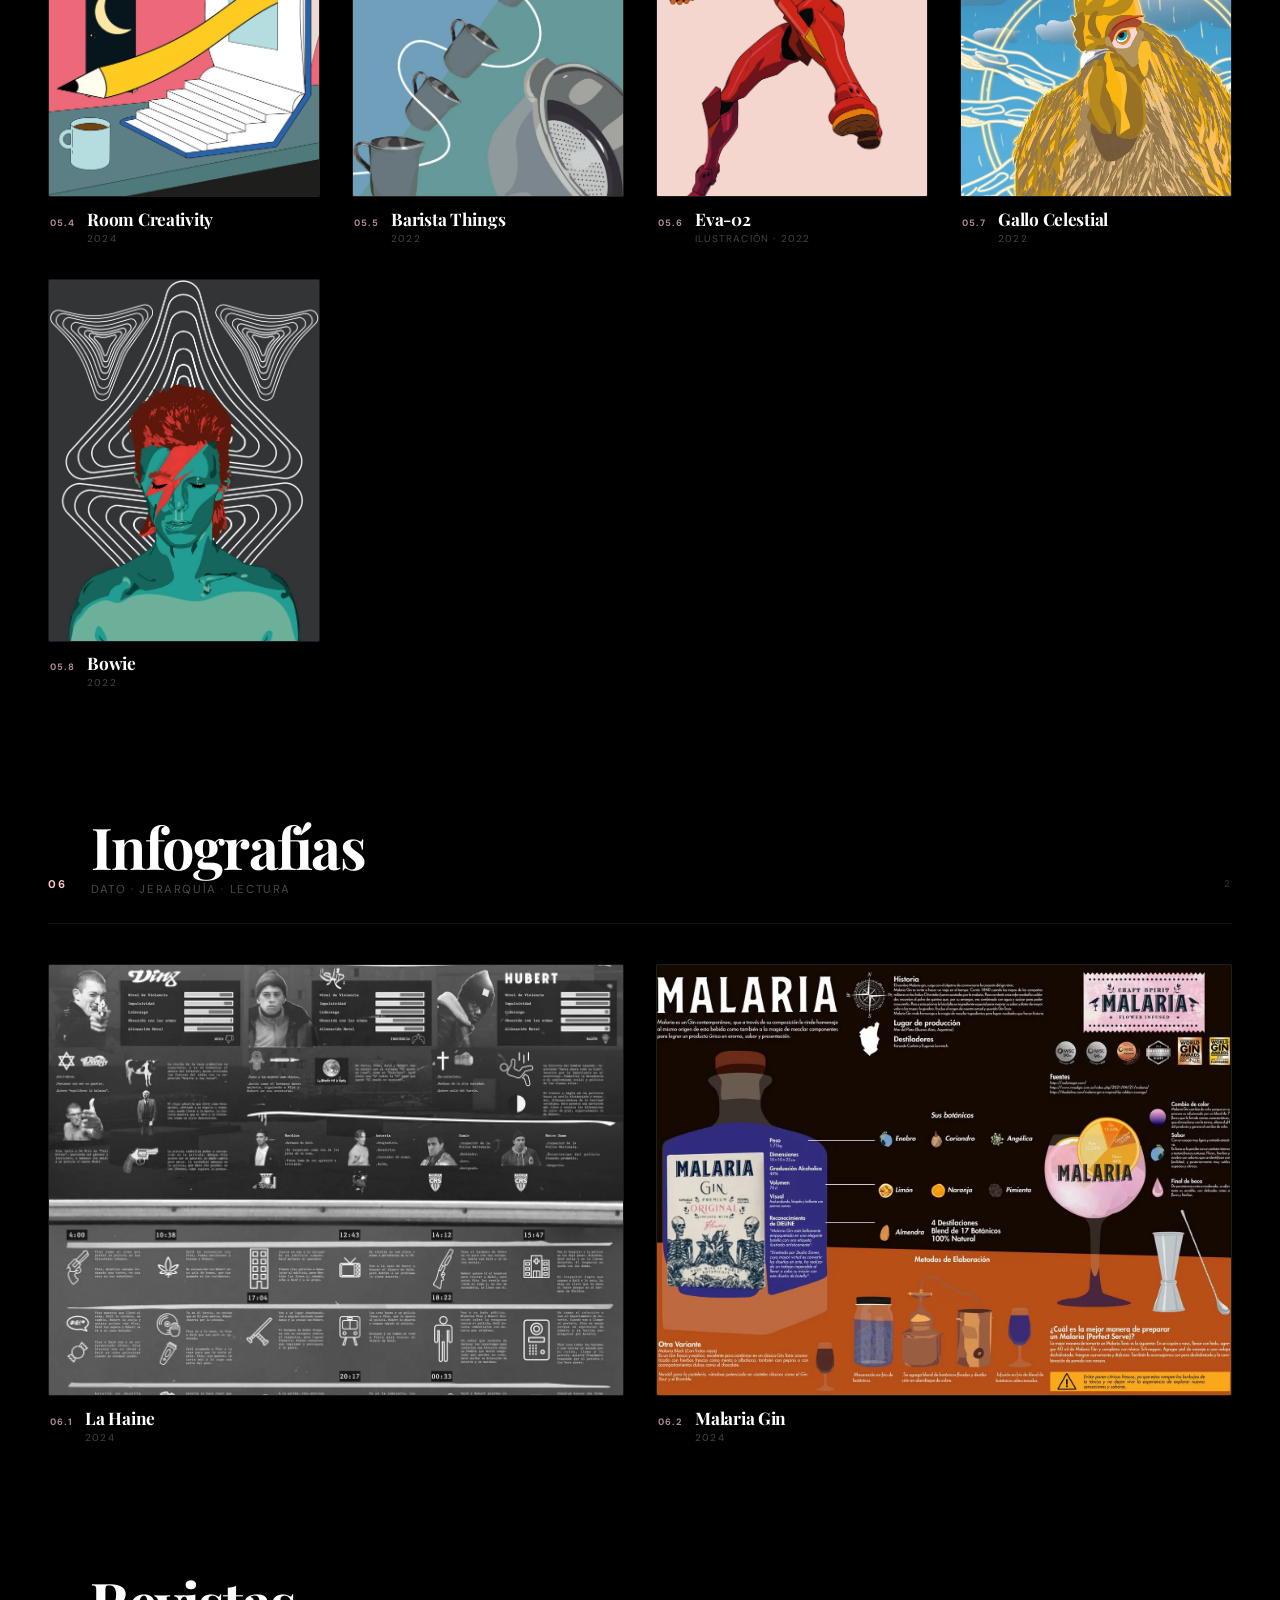
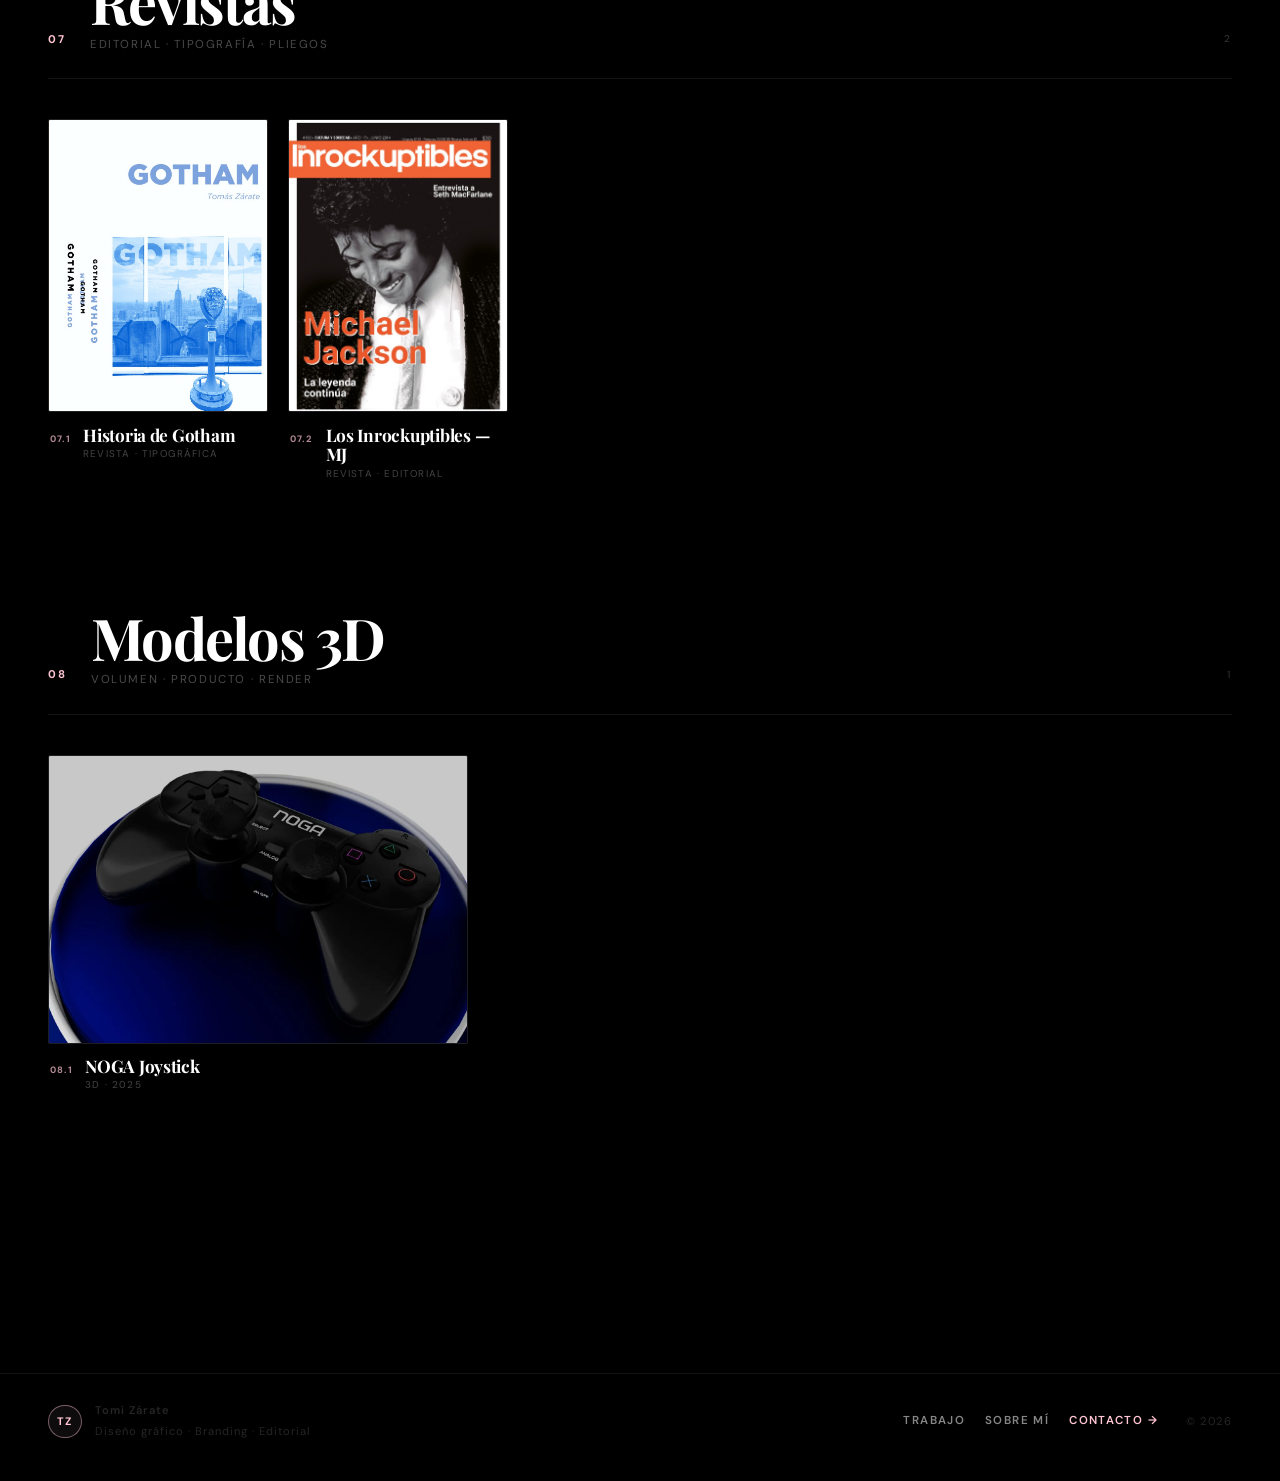
==== commit dc080fd7: "feat: reponer manual Cordobita + CTA naranja solo ahí - PDF actualizado re-rasterizado (34 págs) a a" ====
--- a/proyectos.html
+++ b/proyectos.html
@@ -32,7 +32,7 @@
   <link rel="preconnect" href="https://fonts.googleapis.com">
   <link rel="preconnect" href="https://fonts.gstatic.com" crossorigin>
   <link href="https://fonts.googleapis.com/css2?family=DM+Sans:opsz,wght@9..40,400;9..40,500;9..40,600;9..40,700&family=Playfair+Display:ital,wght@0,400;0,700;0,900;1,400&display=swap" rel="stylesheet">
-  <link rel="stylesheet" href="css/style.css?v=84">
+  <link rel="stylesheet" href="css/style.css?v=85">
   <script type="application/ld+json">
   {
     "@context": "https://schema.org",
@@ -213,7 +213,9 @@
           data-desc="Diseño de marca &amp; etiquetas para marca de Fernet artesanal hecho en Tandil."
           data-media="assets/fernet-bottle/label-front.webp" data-type="image"
           data-gallery="assets/fernet-bottle/label-front.webp,assets/fernet-bottle/label-back.webp"
-          data-bottle="assets/fernet-bottle">
+          data-bottle="assets/fernet-bottle"
+          data-manual="assets/manual-cordobita"
+          data-manual-pages="34">
           <div class="pg-cell__frame" style="--bg:#1a0a0a">
             <picture data-opt-pic="1"><source type="image/webp" srcset="assets/images/branding/fernet-cordobita.webp"><img class="pg-cell__media" src="assets/images/branding/fernet-cordobita.jpg" alt="Fernet Cordobita" loading="lazy"></picture>
           </div>
@@ -1134,6 +1136,6 @@
   <script defer src="js/cd-case.js?v=5"></script>
   <script defer src="js/bottle-3d.js?v=8"></script>
   <script defer src="js/i18n.js?v=5"></script>
-  <script defer src="js/proyectos.js?v=40"></script>
+  <script defer src="js/proyectos.js?v=41"></script>
 </body>
 </html>
--- a/css/style.css
+++ b/css/style.css
@@ -1857,9 +1857,21 @@
   color: #000;
   transform: translateY(-2px);
 }
+/* Pack Cordobita: naranja solo en CTAs pack (manual Cordobita en home modal) */
+.modal__behance-btn--pack {
+  border-color: #fb650e;
+  color: #fb650e;
+}
 .modal__behance-btn:hover {
   background: #1769FF;
   color: #fff;
+  transform: translateY(-2px);
+}
+/* pack hover after generic so it wins over behance blue */
+.modal__behance-btn--pack:hover {
+  background: rgba(251,101,14,0.12);
+  color: #fb650e;
+  border-color: #fb650e;
   transform: translateY(-2px);
 }
 
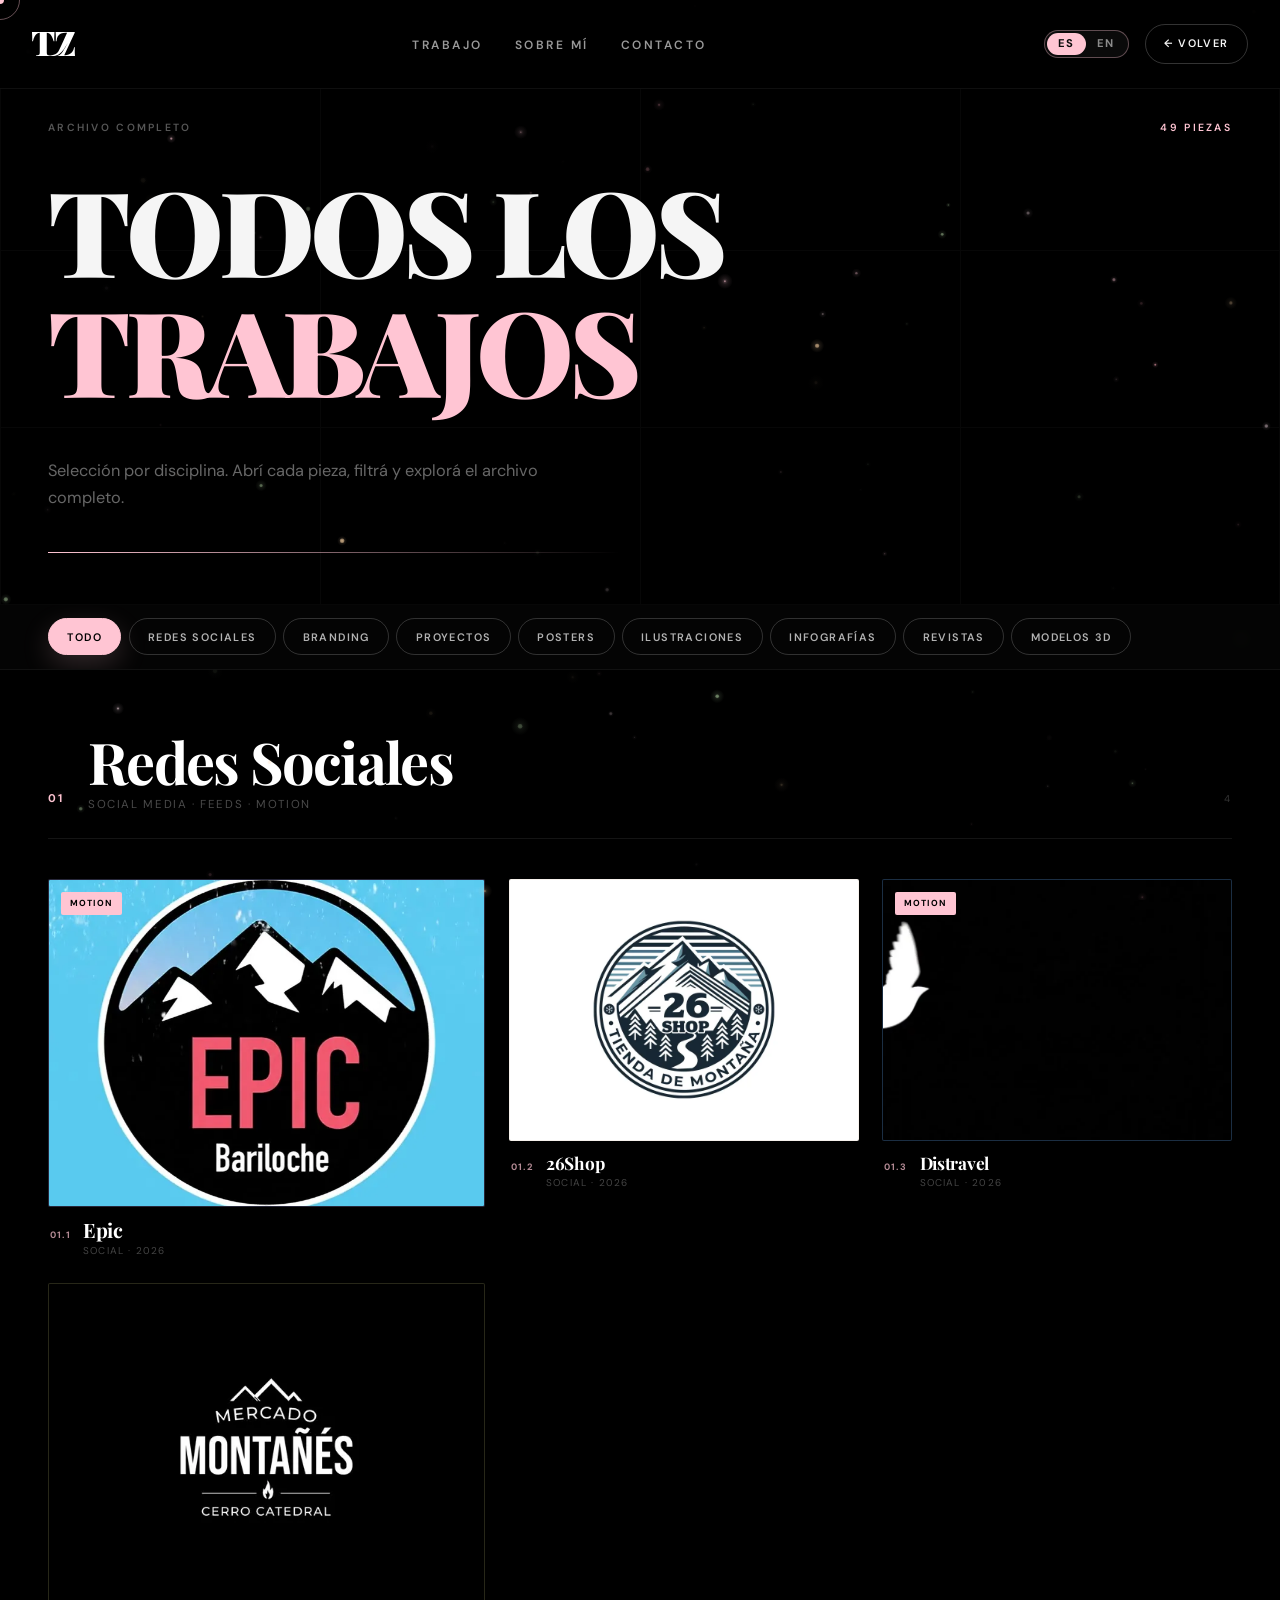
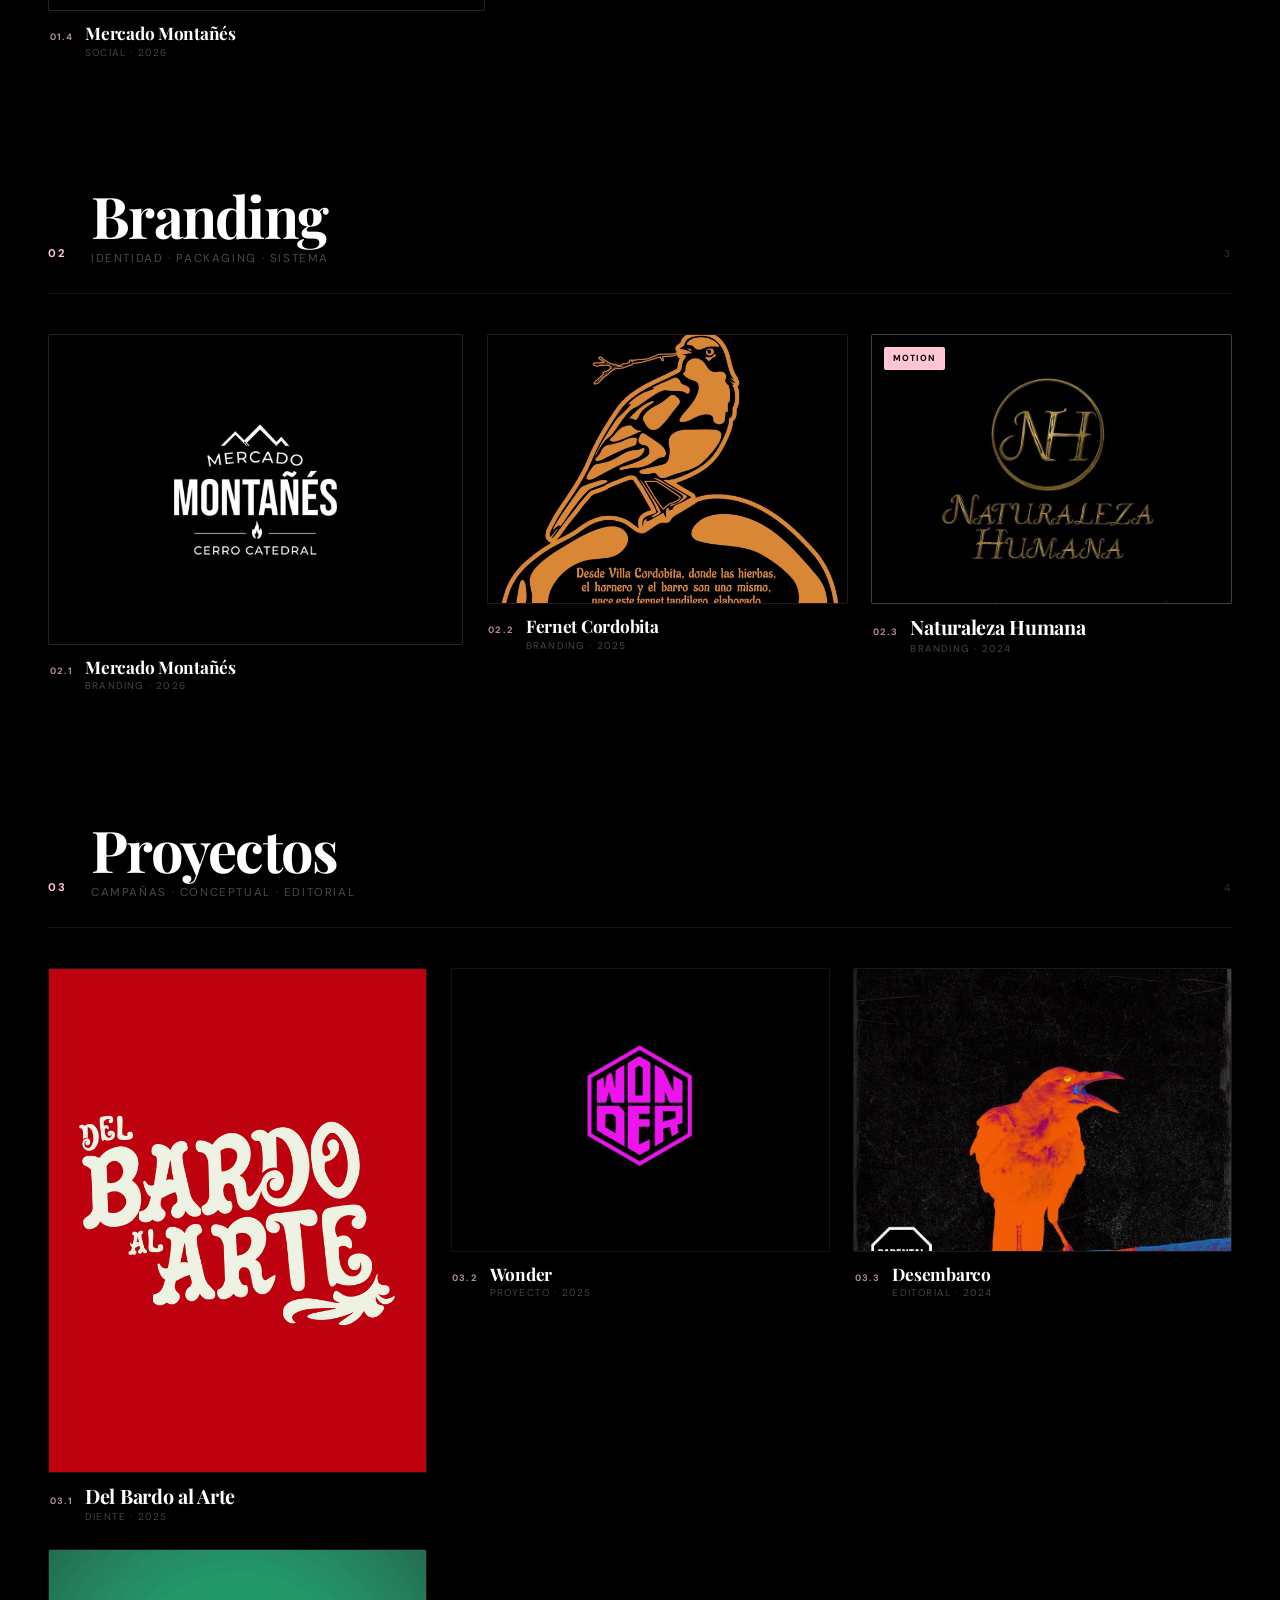
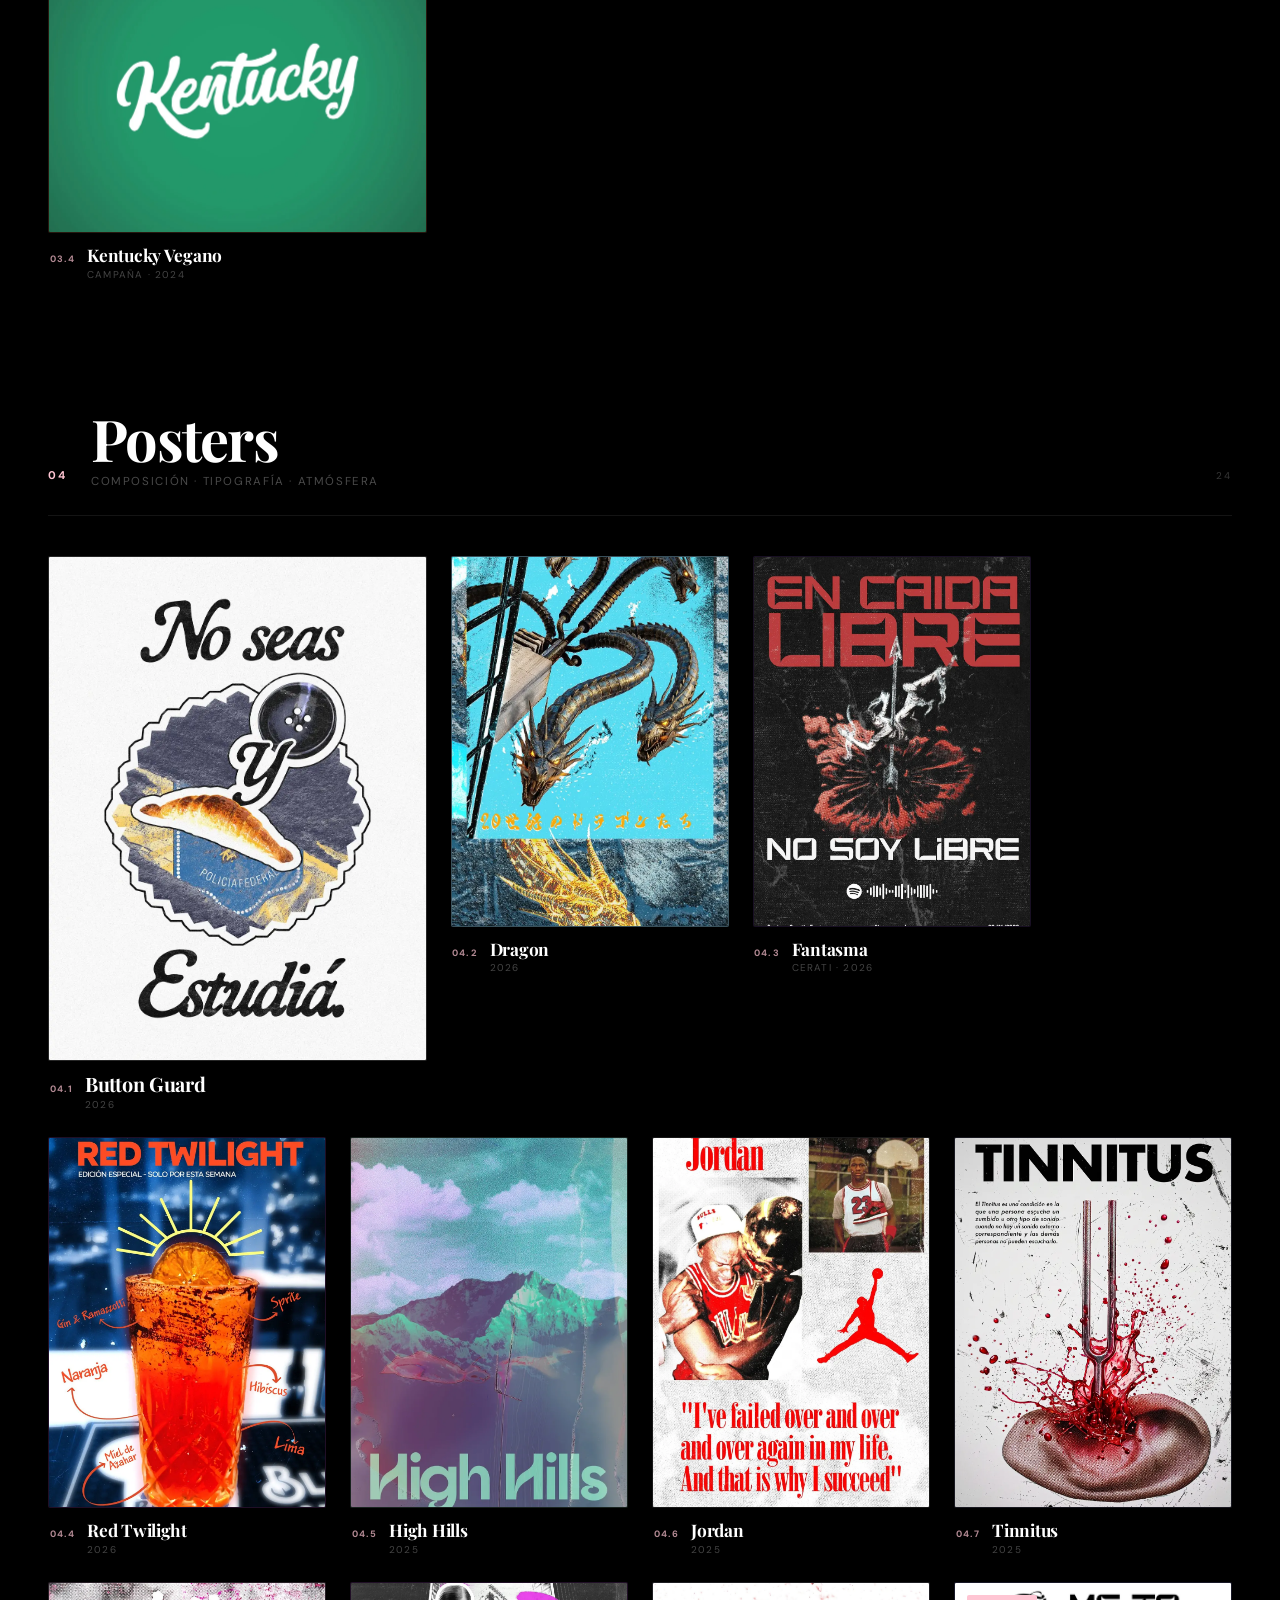
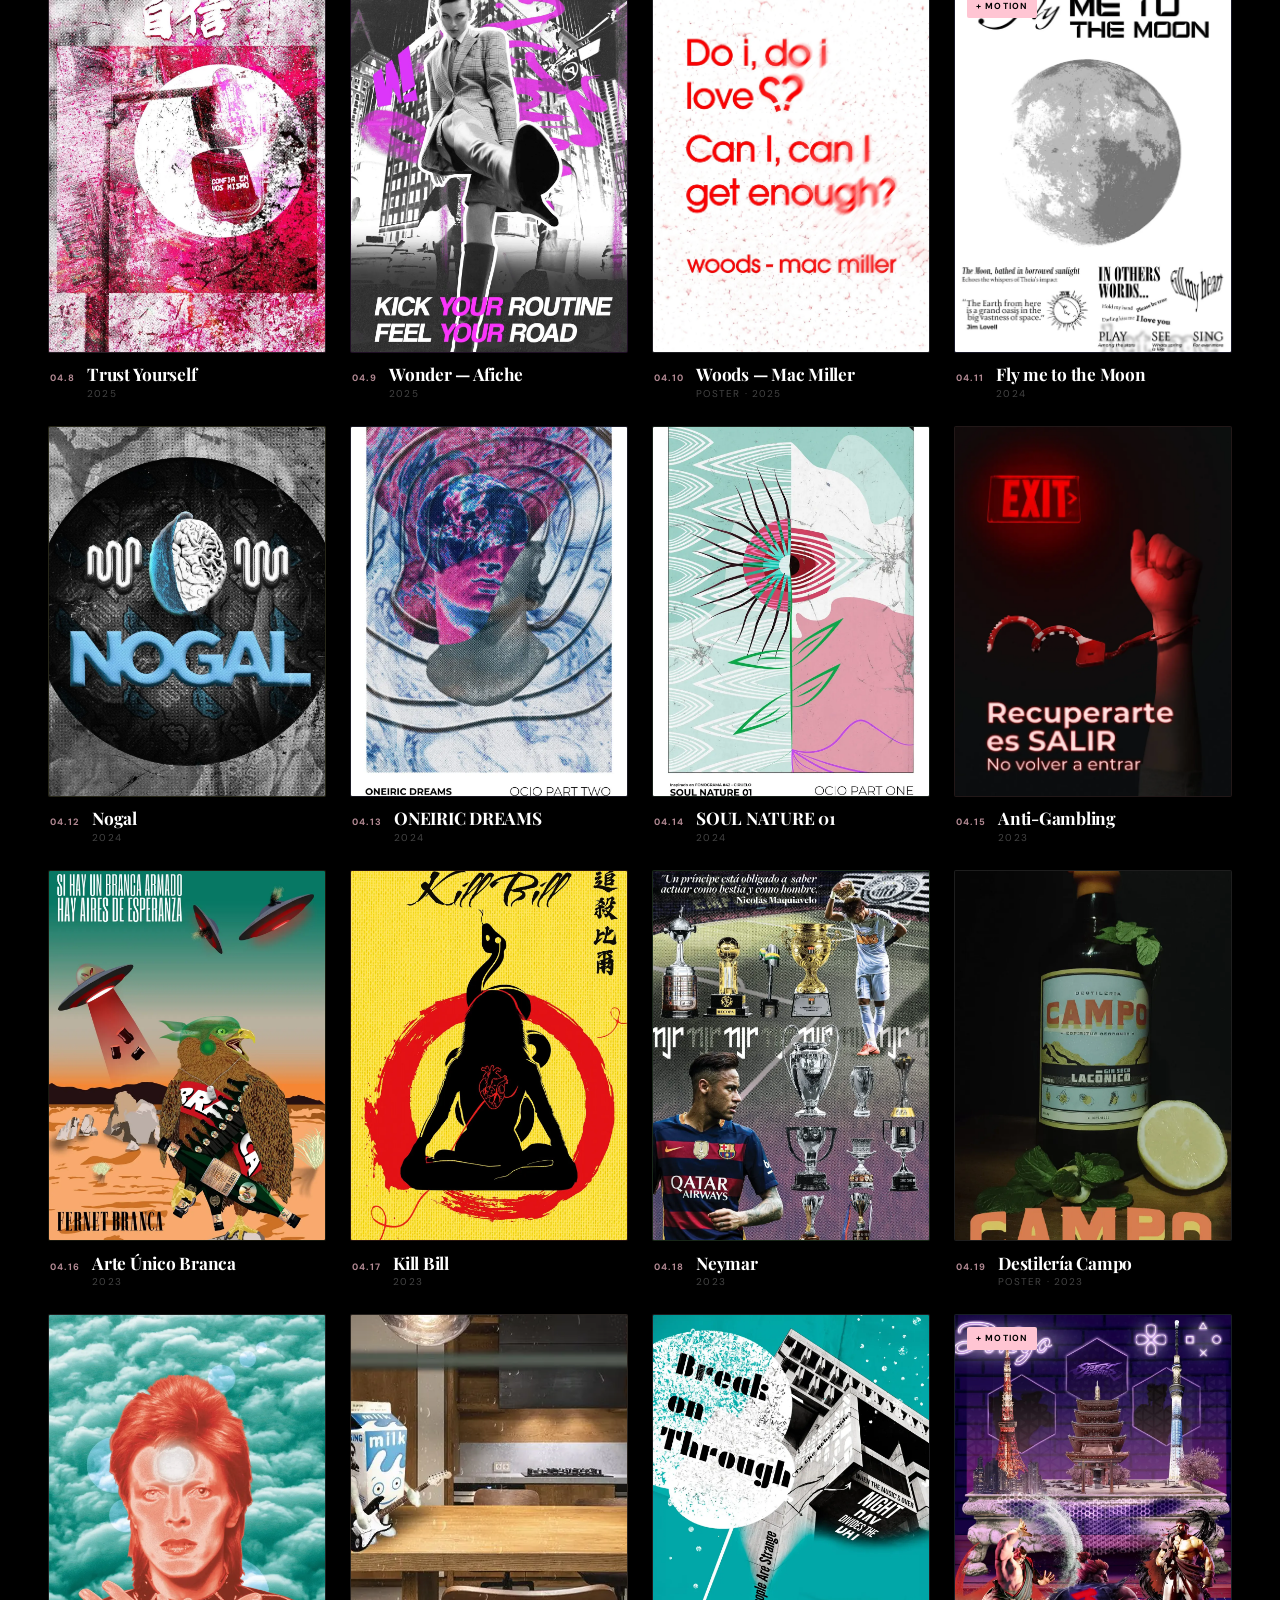
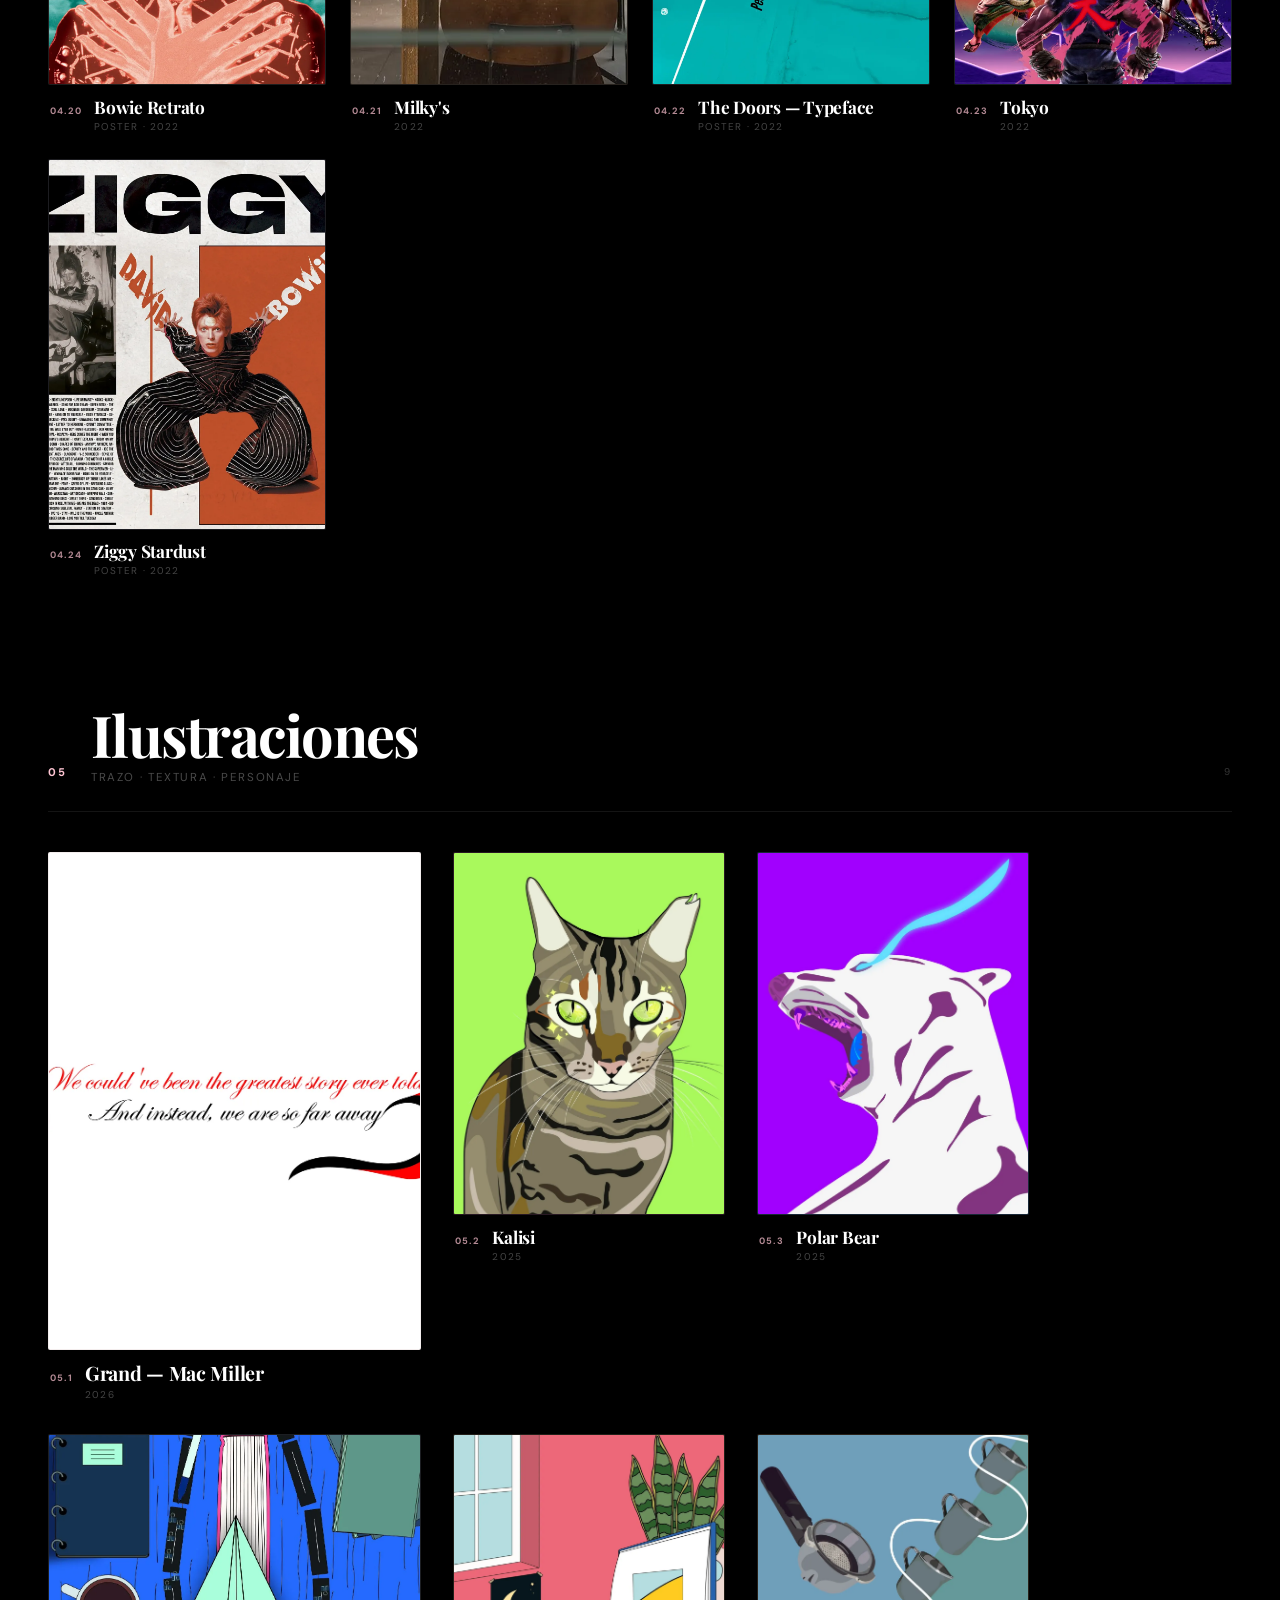
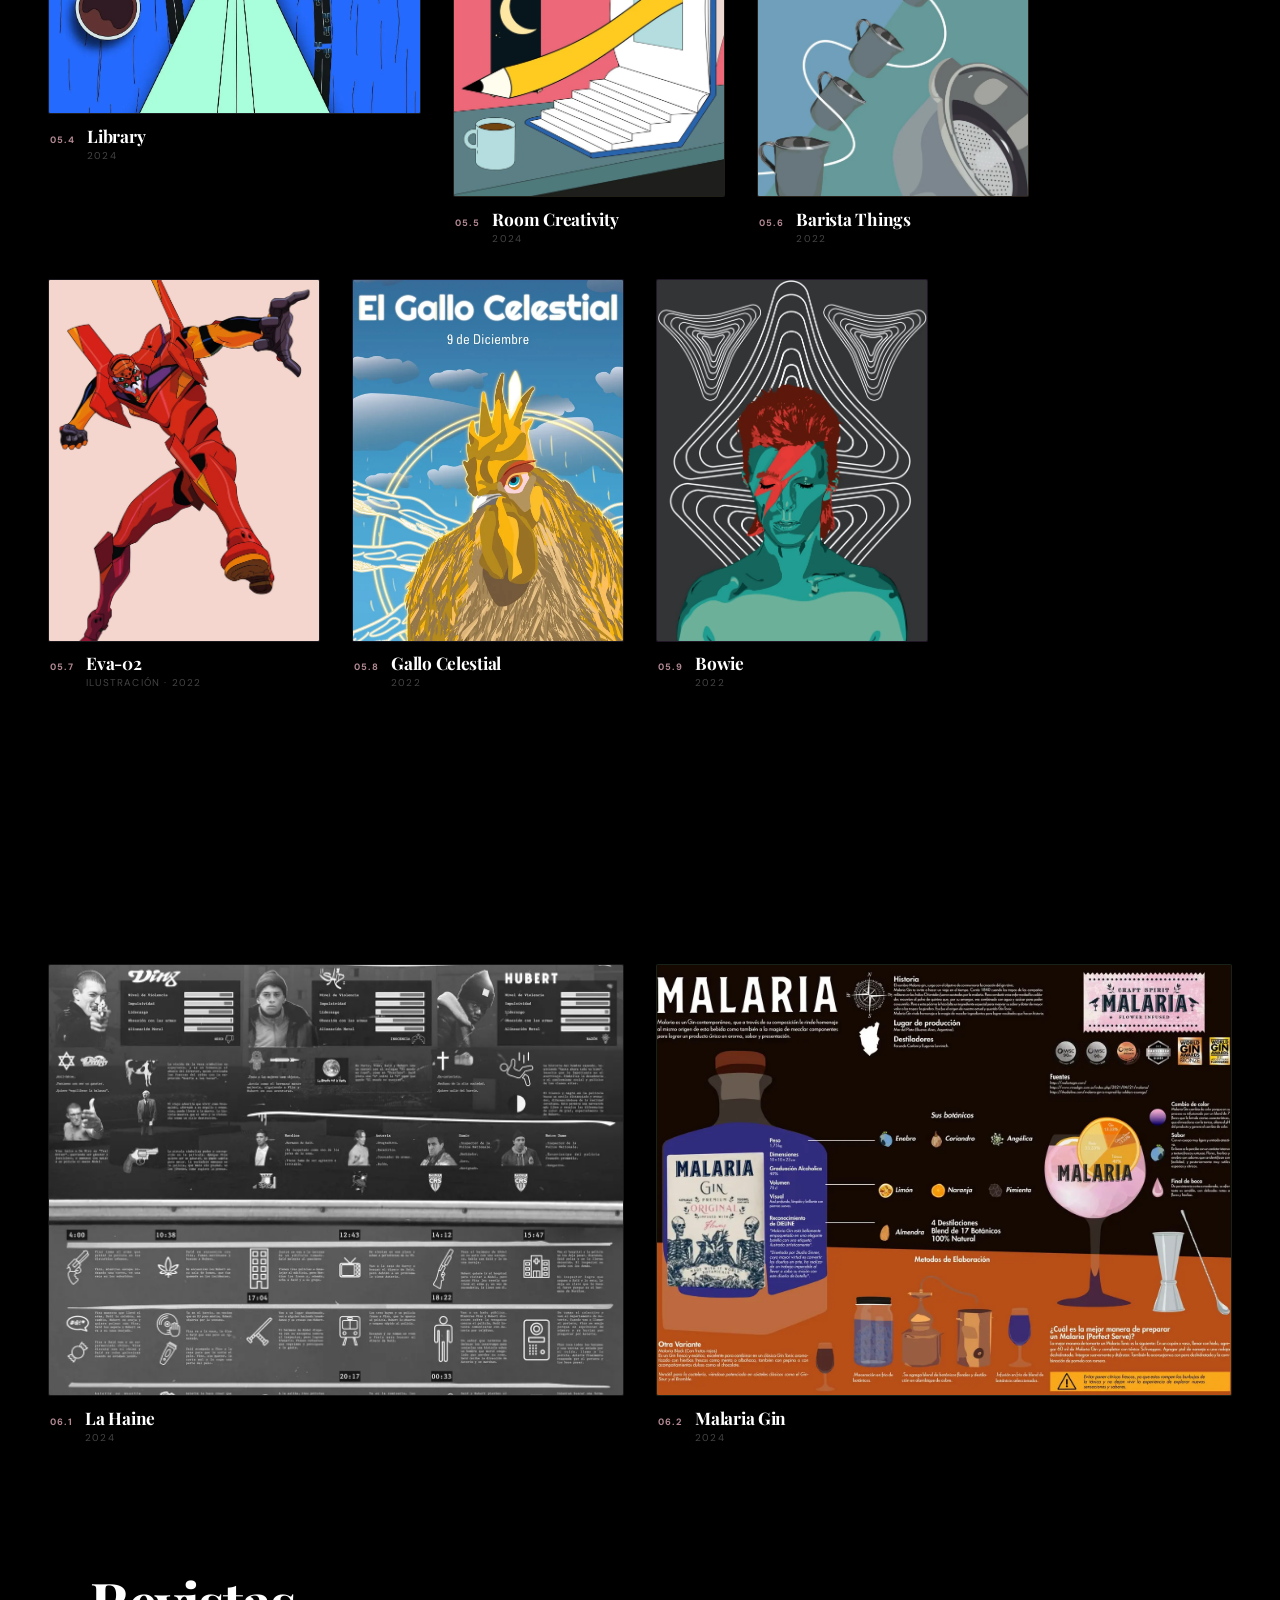
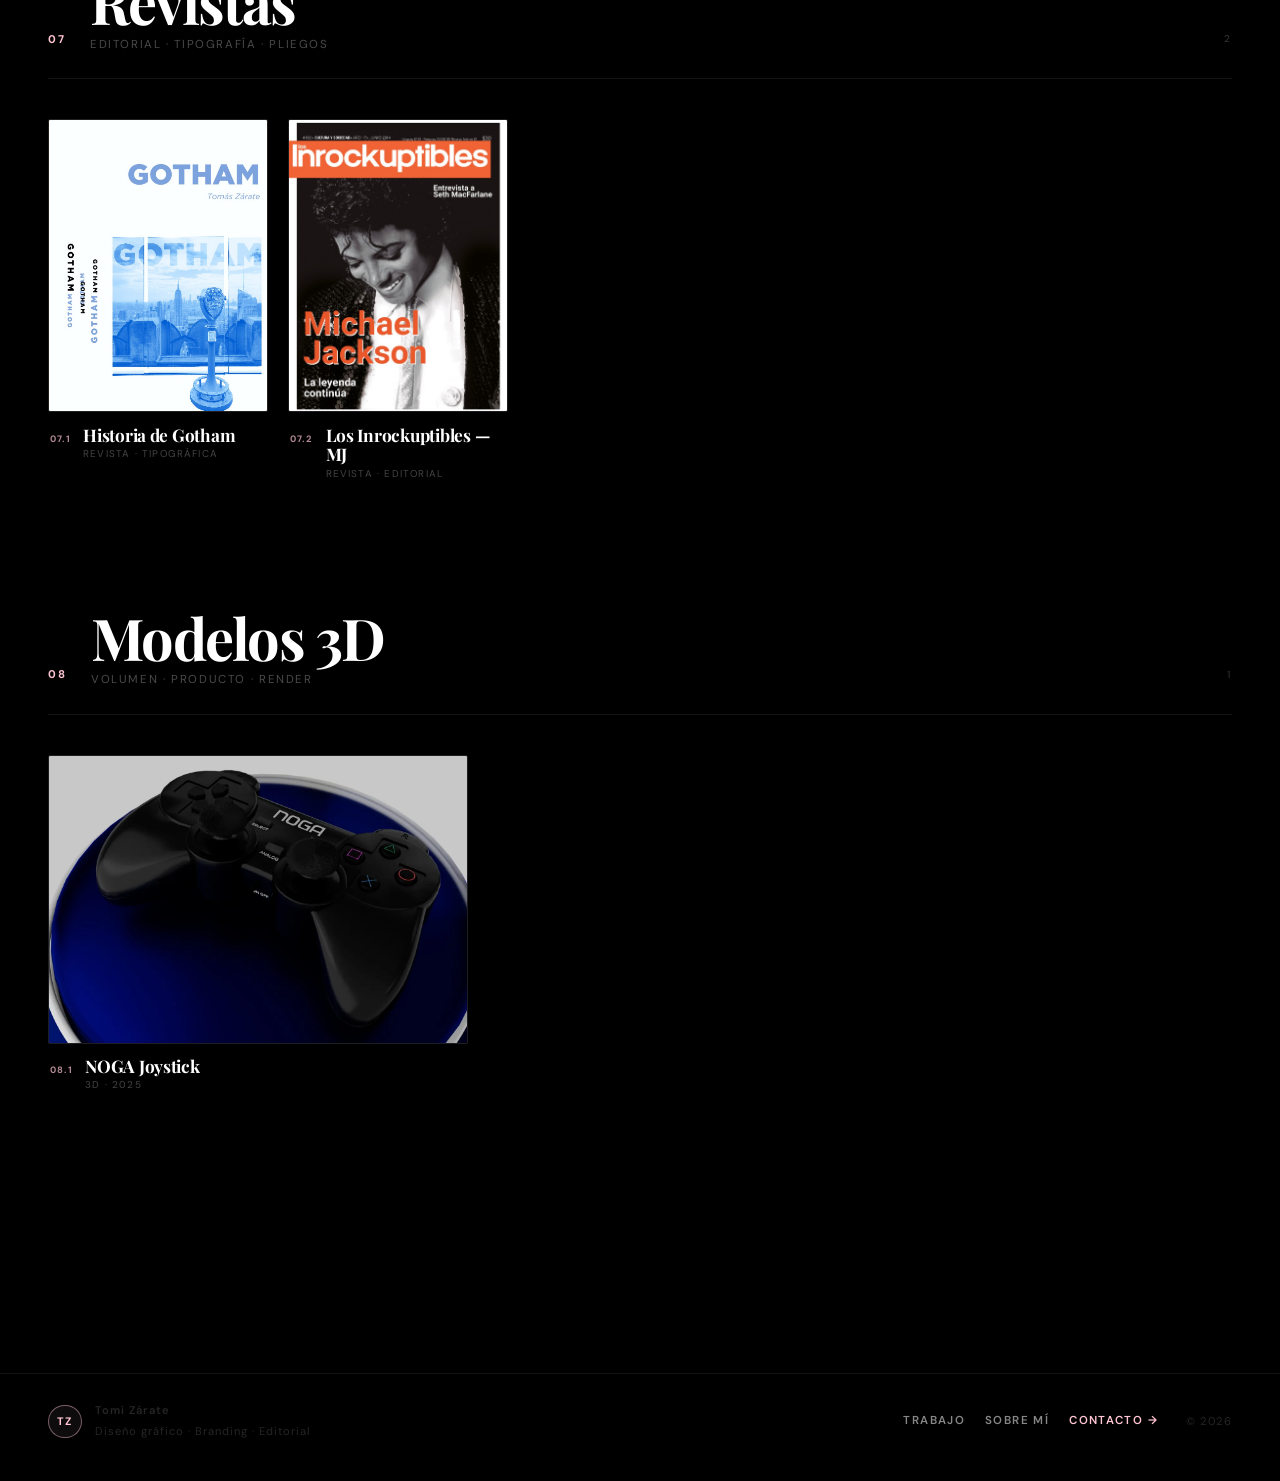
==== commit dffd9371: "feat: ilustración Grand — Mac Miller en galería Agrega la pieza en Ilustraciones con cover local, ci" ====
--- a/proyectos.html
+++ b/proyectos.html
@@ -81,7 +81,7 @@
         </div>
         <div class="pg-hero__meta">
           <span class="pg-hero__index" data-i18n="gallery.archive">Archivo completo</span>
-          <span class="pg-hero__count" id="pgTotalCount" data-count="38">38 piezas</span>
+          <span class="pg-hero__count" id="pgTotalCount" data-count="39">39 piezas</span>
         </div>
         <h1 class="pg-hero__title">
           <span class="pg-hero__line" data-i18n="gallery.heroLine1">Todos los</span>
@@ -648,22 +648,36 @@
           <h2 class="pg-section__title" data-i18n="cat.ilustraciones">Ilustraciones</h2>
           <p class="pg-section__desc" data-i18n="sec.ilustraciones">Trazo · textura · personaje</p>
         </div>
-        <span class="pg-section__qty" data-qty-for="ilustraciones">8</span>
-      </header>
-      <div class="pg-grid pg-grid--ilustraciones">
-<article class="pg-cell pg-cell--illu pg-cell--feature" tabindex="0" role="button"
-          data-title="Kalisi" data-cat="Ilustración · 2025" data-section="ilustraciones"
-          data-desc="Kali ❤️."
-          data-media="assets/images/proyectos/kalisi.webp" data-type="image">
-          <div class="pg-cell__frame" style="--bg:#1a0a14">
-            <picture data-opt-pic="1"><source type="image/webp" srcset="assets/images/proyectos/kalisi.webp"><img class="pg-cell__media" src="assets/images/proyectos/kalisi.jpg" alt="Kalisi" loading="lazy"></picture>
-          </div>
-          <div class="pg-cell__meta">
-            <span class="pg-cell__idx">05.1</span>
-            <h3 class="pg-cell__name">Kalisi</h3>
-            <span class="pg-cell__tag">2025</span>
-          </div>
-        </article>
+        <span class="pg-section__qty" data-qty-for="ilustraciones">9</span>
+              </header>
+              <div class="pg-grid pg-grid--ilustraciones">
+        <article class="pg-cell pg-cell--illu pg-cell--feature" tabindex="0" role="button"
+                  data-title="Grand — Mac Miller" data-cat="Ilustración · 2026" data-section="ilustraciones"
+                  data-desc="&quot;We could've been the greatest story ever told and instead, we are so far away&quot; - Mac Miller"
+                  data-media="assets/images/proyectos/grand-mac-miller.webp" data-type="image"
+                  data-behance="https://www.behance.net/gallery/257255431/Grand-Mac-Miller">
+                  <div class="pg-cell__frame" style="--bg:#f2ecec">
+                    <picture data-opt-pic="1"><source type="image/webp" srcset="assets/images/proyectos/grand-mac-miller.webp"><img class="pg-cell__media" src="assets/images/proyectos/grand-mac-miller.jpg" alt="Grand — Mac Miller" loading="lazy"></picture>
+                  </div>
+                  <div class="pg-cell__meta">
+                    <span class="pg-cell__idx">05.1</span>
+                    <h3 class="pg-cell__name">Grand — Mac Miller</h3>
+                    <span class="pg-cell__tag">2026</span>
+                  </div>
+                </article>
+        <article class="pg-cell pg-cell--illu" tabindex="0" role="button"
+                  data-title="Kalisi" data-cat="Ilustración · 2025" data-section="ilustraciones"
+                  data-desc="Kali ❤️."
+                  data-media="assets/images/proyectos/kalisi.webp" data-type="image">
+                  <div class="pg-cell__frame" style="--bg:#1a0a14">
+                    <picture data-opt-pic="1"><source type="image/webp" srcset="assets/images/proyectos/kalisi.webp"><img class="pg-cell__media" src="assets/images/proyectos/kalisi.jpg" alt="Kalisi" loading="lazy"></picture>
+                  </div>
+                  <div class="pg-cell__meta">
+                    <span class="pg-cell__idx">05.2</span>
+                    <h3 class="pg-cell__name">Kalisi</h3>
+                    <span class="pg-cell__tag">2025</span>
+                  </div>
+                </article>
 <article class="pg-cell pg-cell--illu" tabindex="0" role="button"
           data-title="Polar Bear" data-cat="Ilustración · 2025" data-section="ilustraciones"
           data-desc="Ilustración de mi animal favorito, representando su naturaleza violenta y estética fantástica."
@@ -672,7 +686,7 @@
             <picture data-opt-pic="1"><source type="image/webp" srcset="assets/images/proyectos/polar-bear.webp"><img class="pg-cell__media" src="assets/images/proyectos/polar-bear.jpg" alt="Polar Bear" loading="lazy"></picture>
           </div>
           <div class="pg-cell__meta">
-            <span class="pg-cell__idx">05.2</span>
+            <span class="pg-cell__idx">05.3</span>
             <h3 class="pg-cell__name">Polar Bear</h3>
             <span class="pg-cell__tag">2025</span>
           </div>
@@ -685,7 +699,7 @@
                     <picture data-opt-pic="1"><source type="image/webp" srcset="assets/images/proyectos/library.webp"><img class="pg-cell__media" src="assets/images/proyectos/library.jpg" alt="Library" loading="lazy"></picture>
                   </div>
                   <div class="pg-cell__meta">
-                    <span class="pg-cell__idx">05.3</span>
+                    <span class="pg-cell__idx">05.4</span>
                     <h3 class="pg-cell__name">Library</h3>
                     <span class="pg-cell__tag">2024</span>
                   </div>
@@ -697,7 +711,7 @@
                     <picture data-opt-pic="1"><source type="image/webp" srcset="assets/images/proyectos/room-creativity.webp"><img class="pg-cell__media" src="assets/images/proyectos/room-creativity.jpg" alt="Room Creativity" loading="lazy"></picture>
                   </div>
                   <div class="pg-cell__meta">
-                    <span class="pg-cell__idx">05.4</span>
+                    <span class="pg-cell__idx">05.5</span>
                     <h3 class="pg-cell__name">Room Creativity</h3>
                     <span class="pg-cell__tag">2024</span>
                   </div>
@@ -709,7 +723,7 @@
             <picture data-opt-pic="1"><source type="image/webp" srcset="assets/images/proyectos/barista-things.webp"><img class="pg-cell__media" src="assets/images/proyectos/barista-things.jpg" alt="Barista Things" loading="lazy"></picture>
           </div>
           <div class="pg-cell__meta">
-            <span class="pg-cell__idx">05.5</span>
+            <span class="pg-cell__idx">05.6</span>
             <h3 class="pg-cell__name">Barista Things</h3>
             <span class="pg-cell__tag">2022</span>
           </div>
@@ -723,7 +737,7 @@
             <picture data-opt-pic="1"><source type="image/webp" srcset="assets/images/proyectos/eva-02.webp"><img class="pg-cell__media" src="assets/images/proyectos/eva-02.jpg" alt="Eva-02" loading="lazy"></picture>
           </div>
           <div class="pg-cell__meta">
-            <span class="pg-cell__idx">05.6</span>
+            <span class="pg-cell__idx">05.7</span>
             <h3 class="pg-cell__name">Eva-02</h3>
             <span class="pg-cell__tag">Ilustración · 2022</span>
           </div>
@@ -735,7 +749,7 @@
                     <picture data-opt-pic="1"><source type="image/webp" srcset="assets/images/proyectos/gallo-celestial.webp"><img class="pg-cell__media" src="assets/images/proyectos/gallo-celestial.jpg" alt="Gallo Celestial" loading="lazy"></picture>
                   </div>
                   <div class="pg-cell__meta">
-                    <span class="pg-cell__idx">05.7</span>
+                    <span class="pg-cell__idx">05.8</span>
                     <h3 class="pg-cell__name">Gallo Celestial</h3>
                     <span class="pg-cell__tag">2022</span>
                   </div>
@@ -747,7 +761,7 @@
                     <picture data-opt-pic="1"><source type="image/webp" srcset="assets/images/proyectos/bowie.webp"><img class="pg-cell__media" src="assets/images/proyectos/bowie.jpg" alt="Bowie" loading="lazy"></picture>
                   </div>
                   <div class="pg-cell__meta">
-                    <span class="pg-cell__idx">05.8</span>
+                    <span class="pg-cell__idx">05.9</span>
                     <h3 class="pg-cell__name">Bowie</h3>
                     <span class="pg-cell__tag">2022</span>
                   </div>
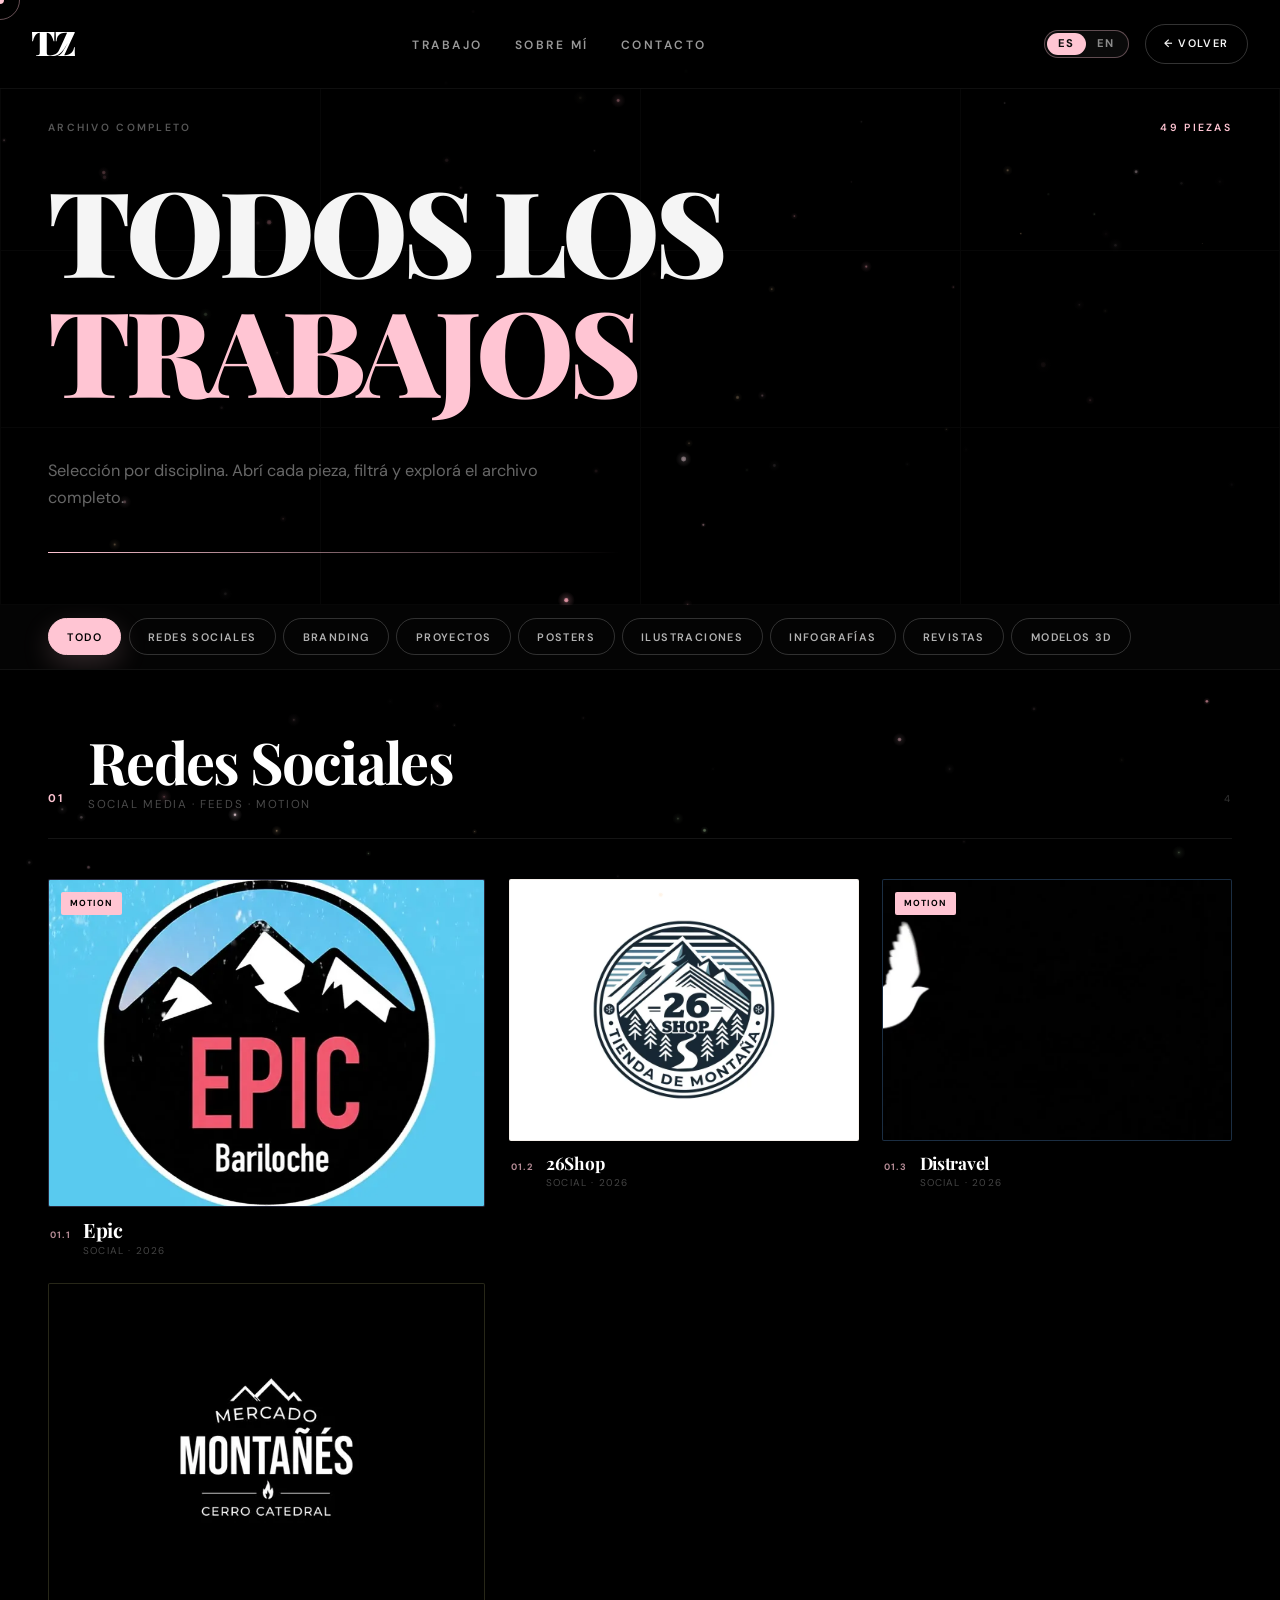
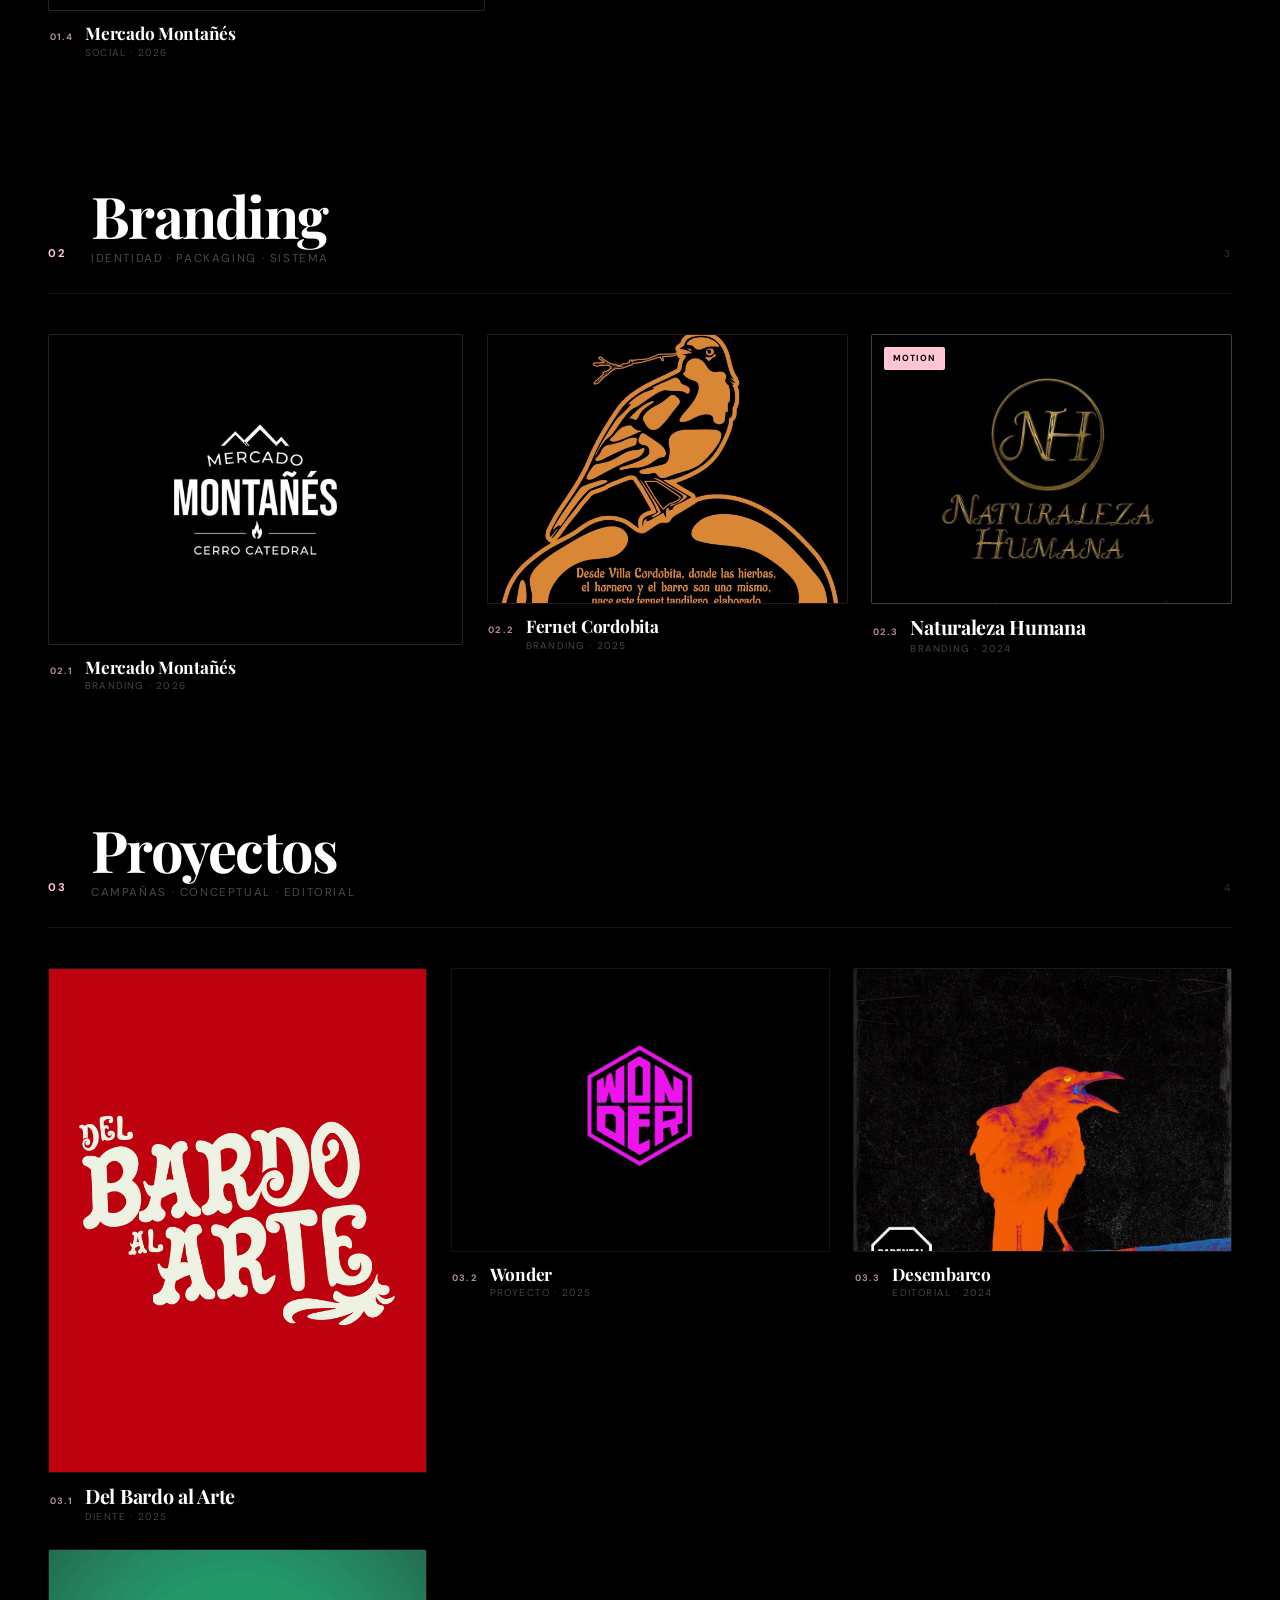
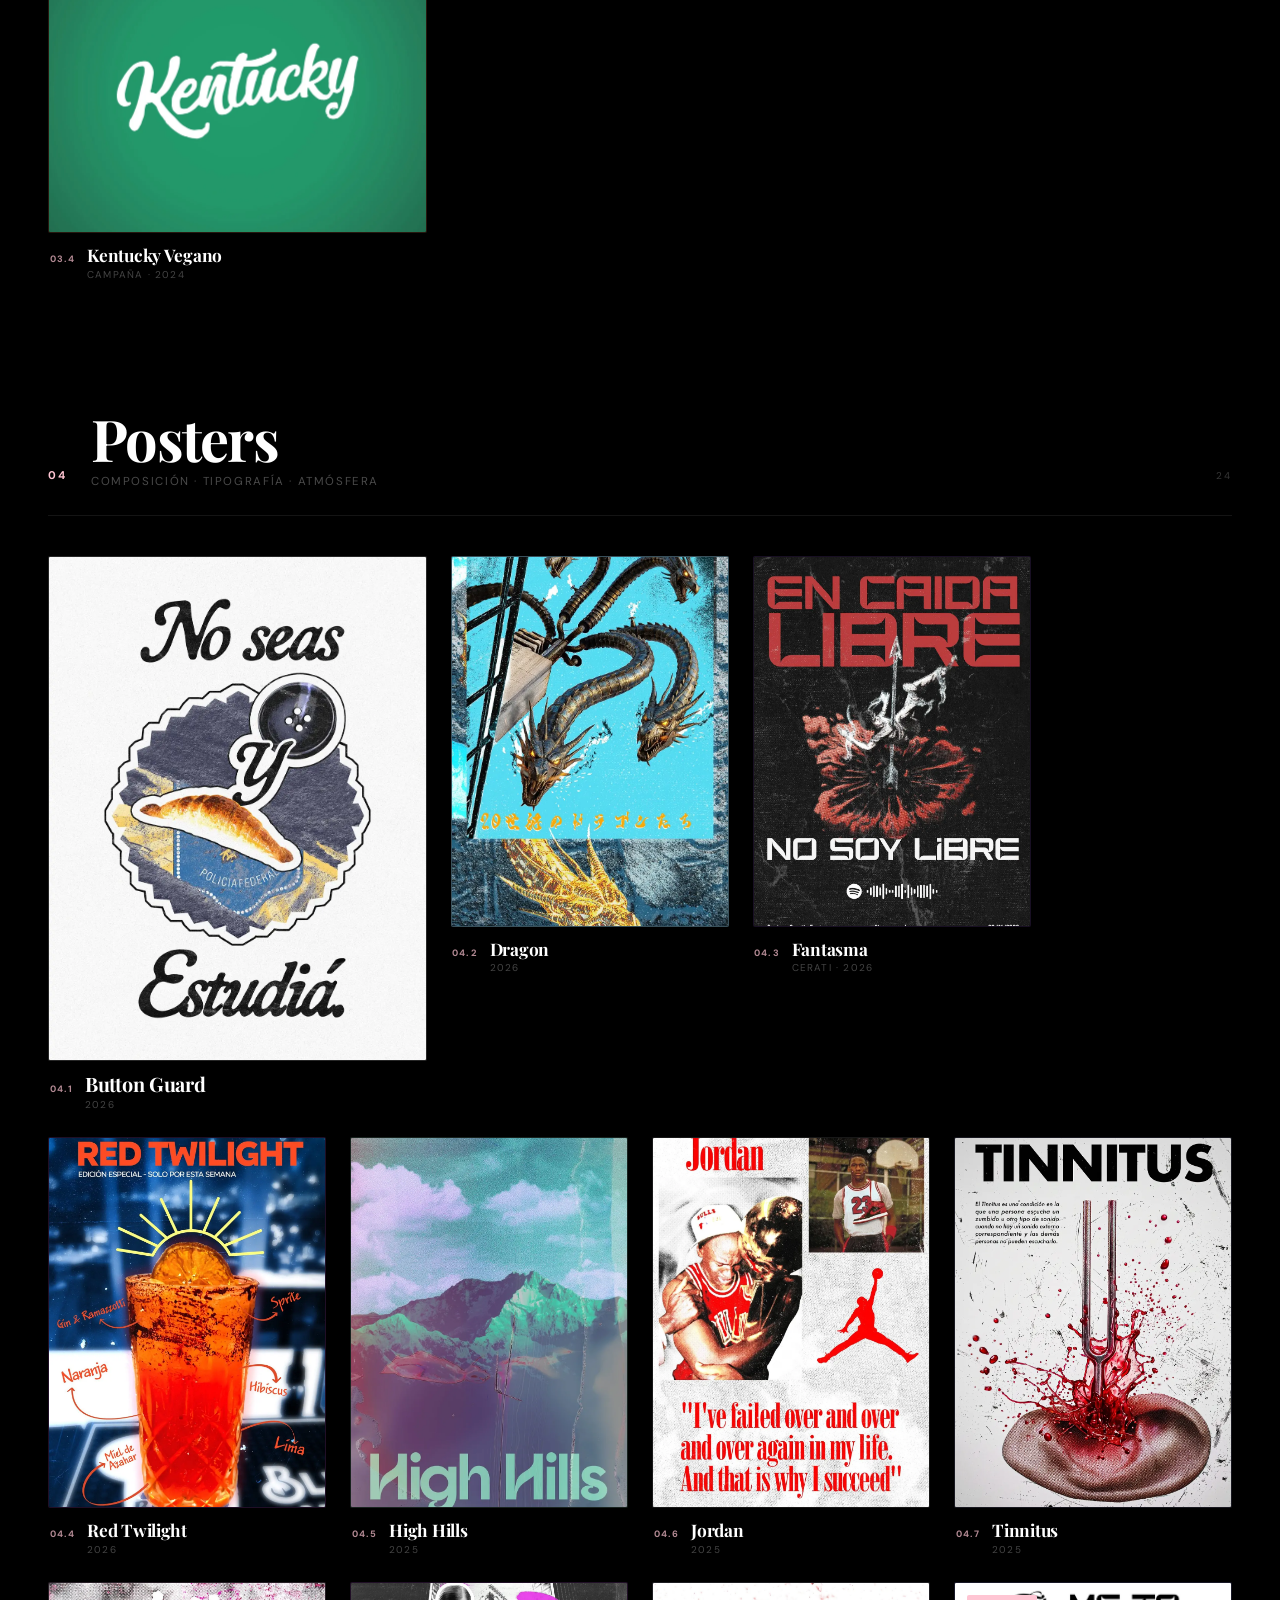
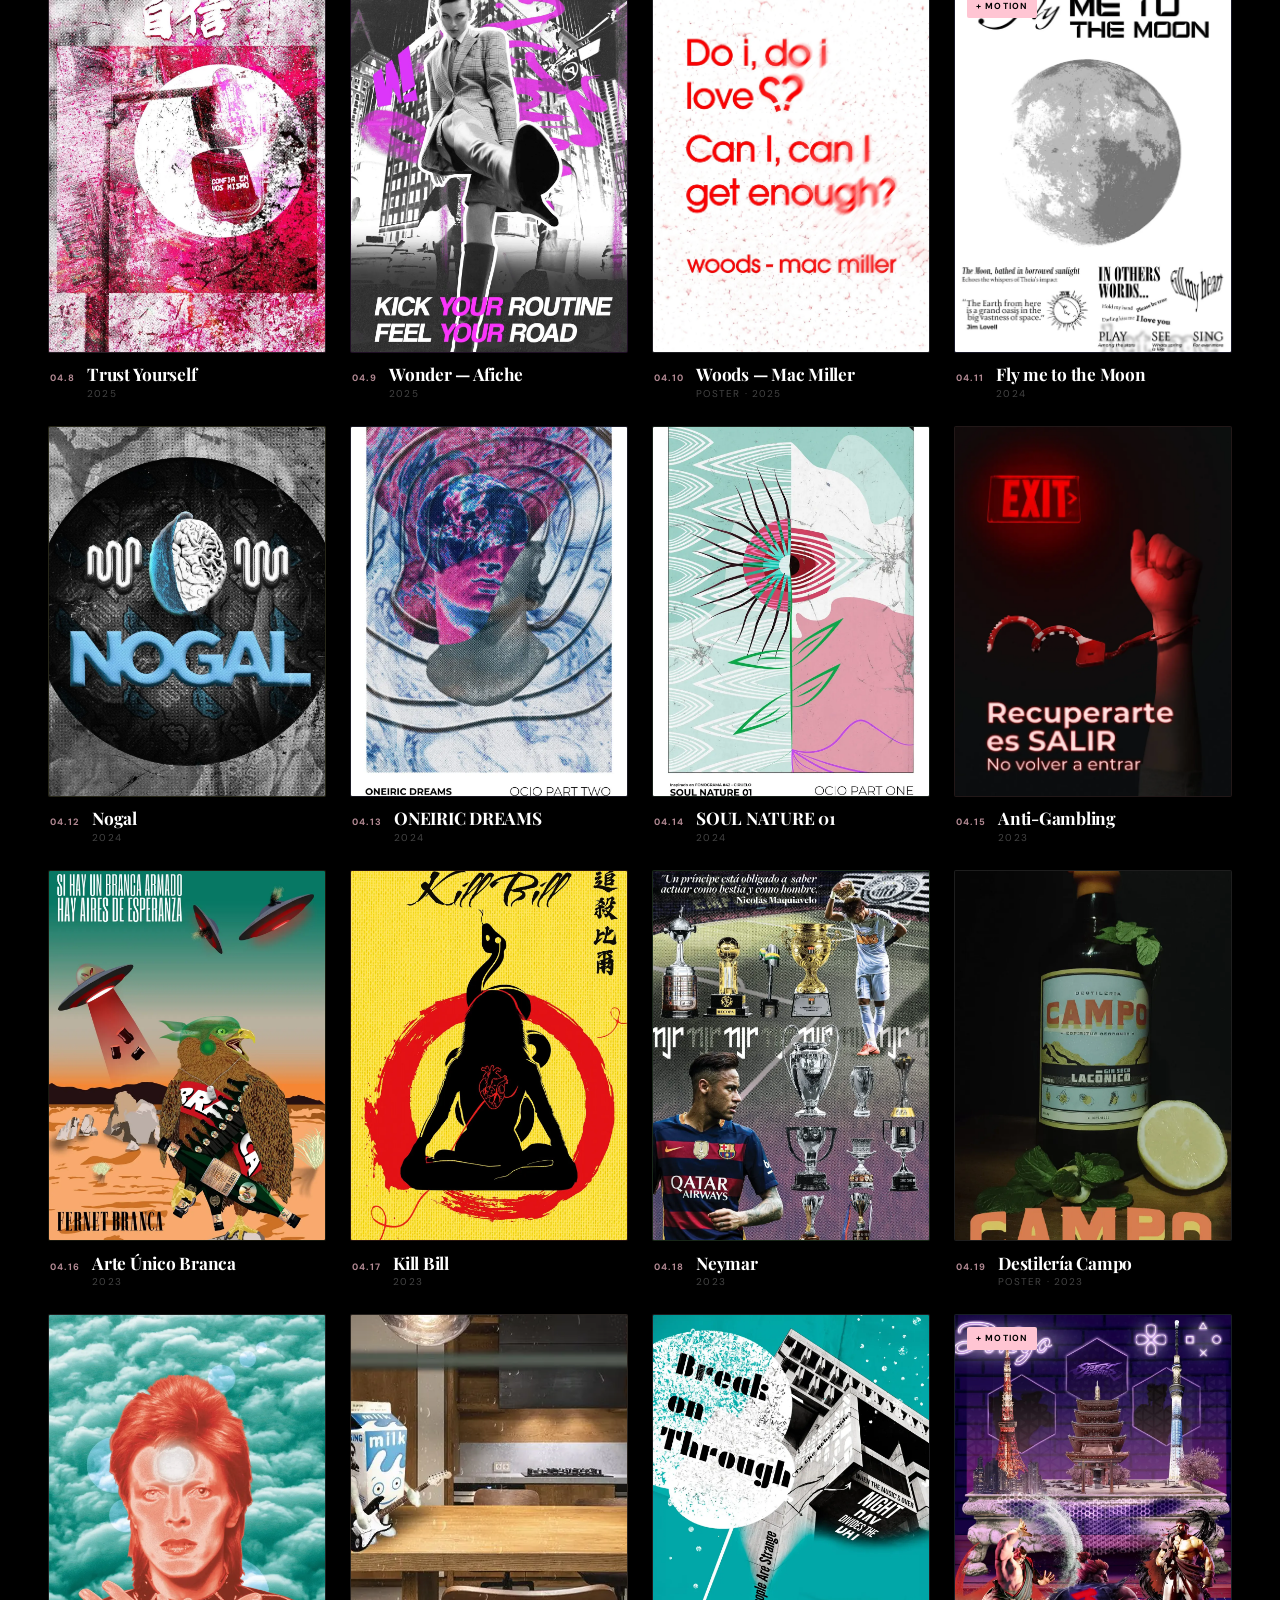
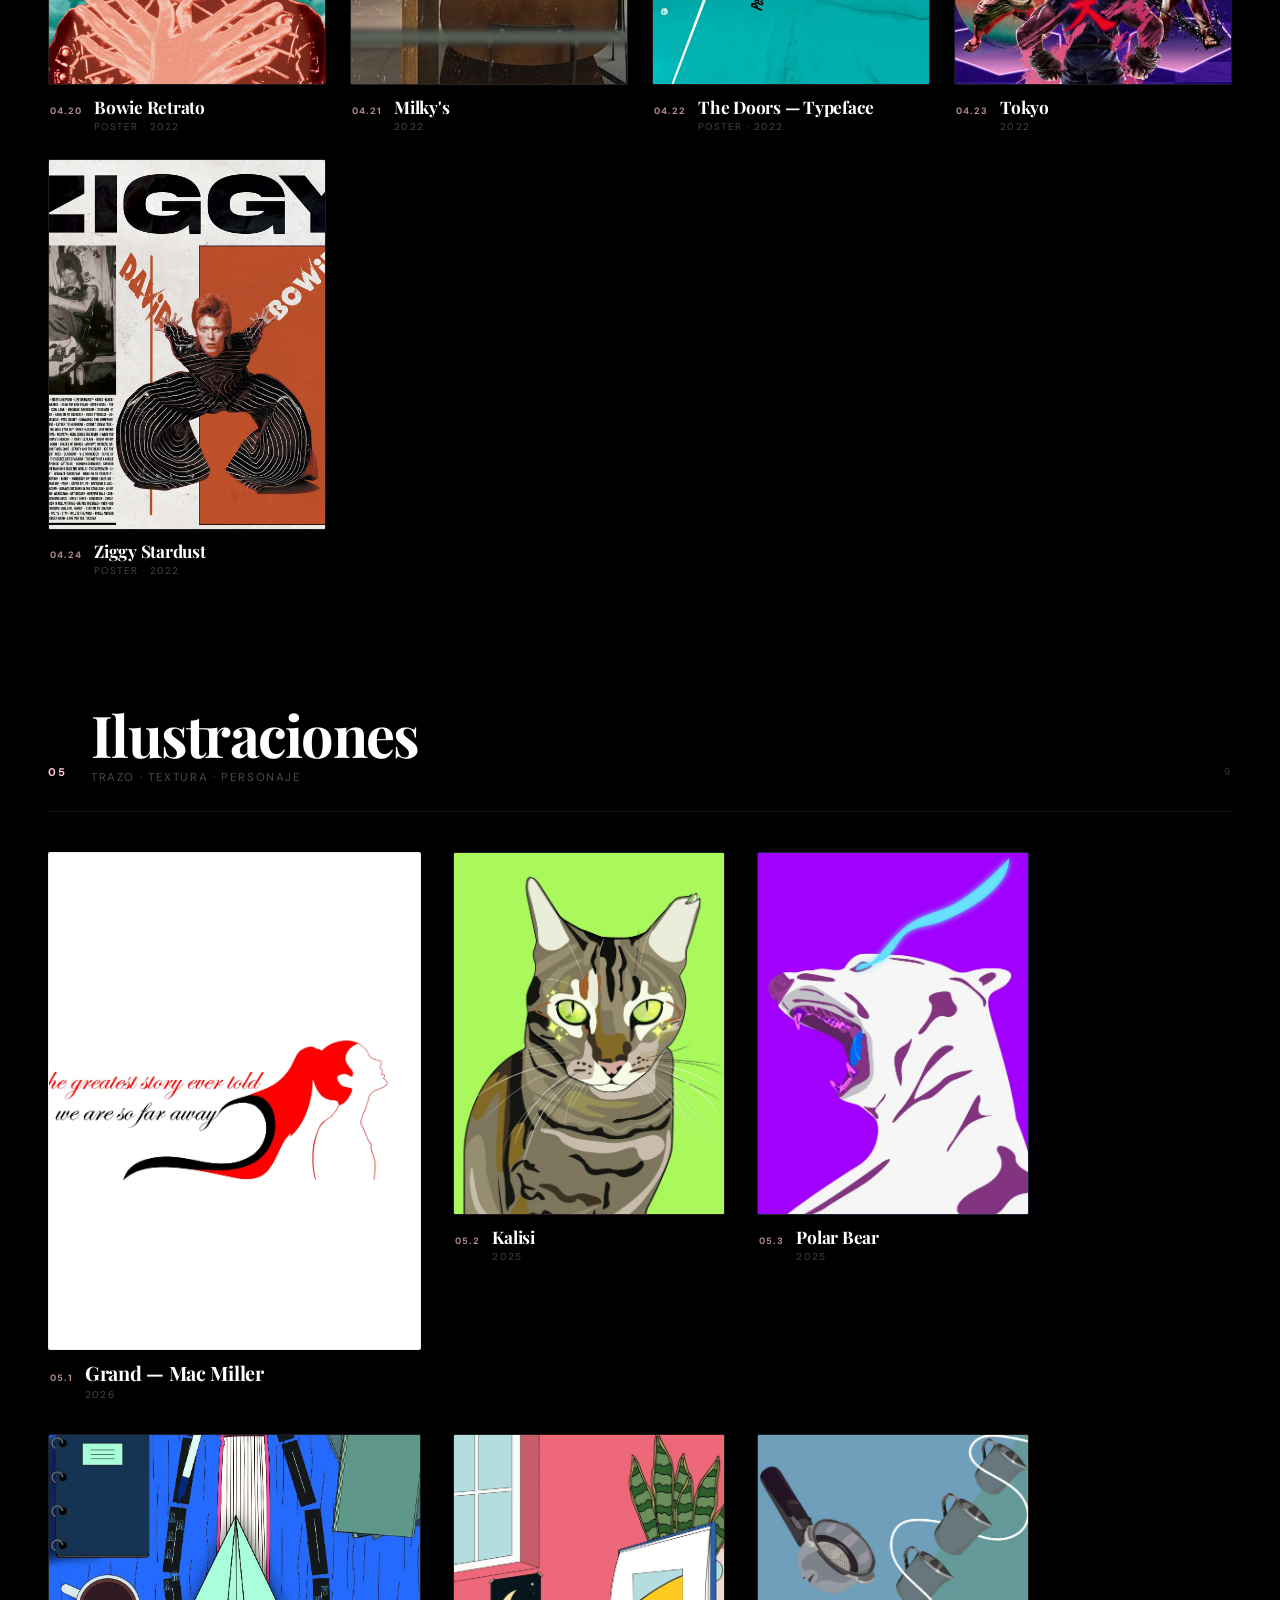
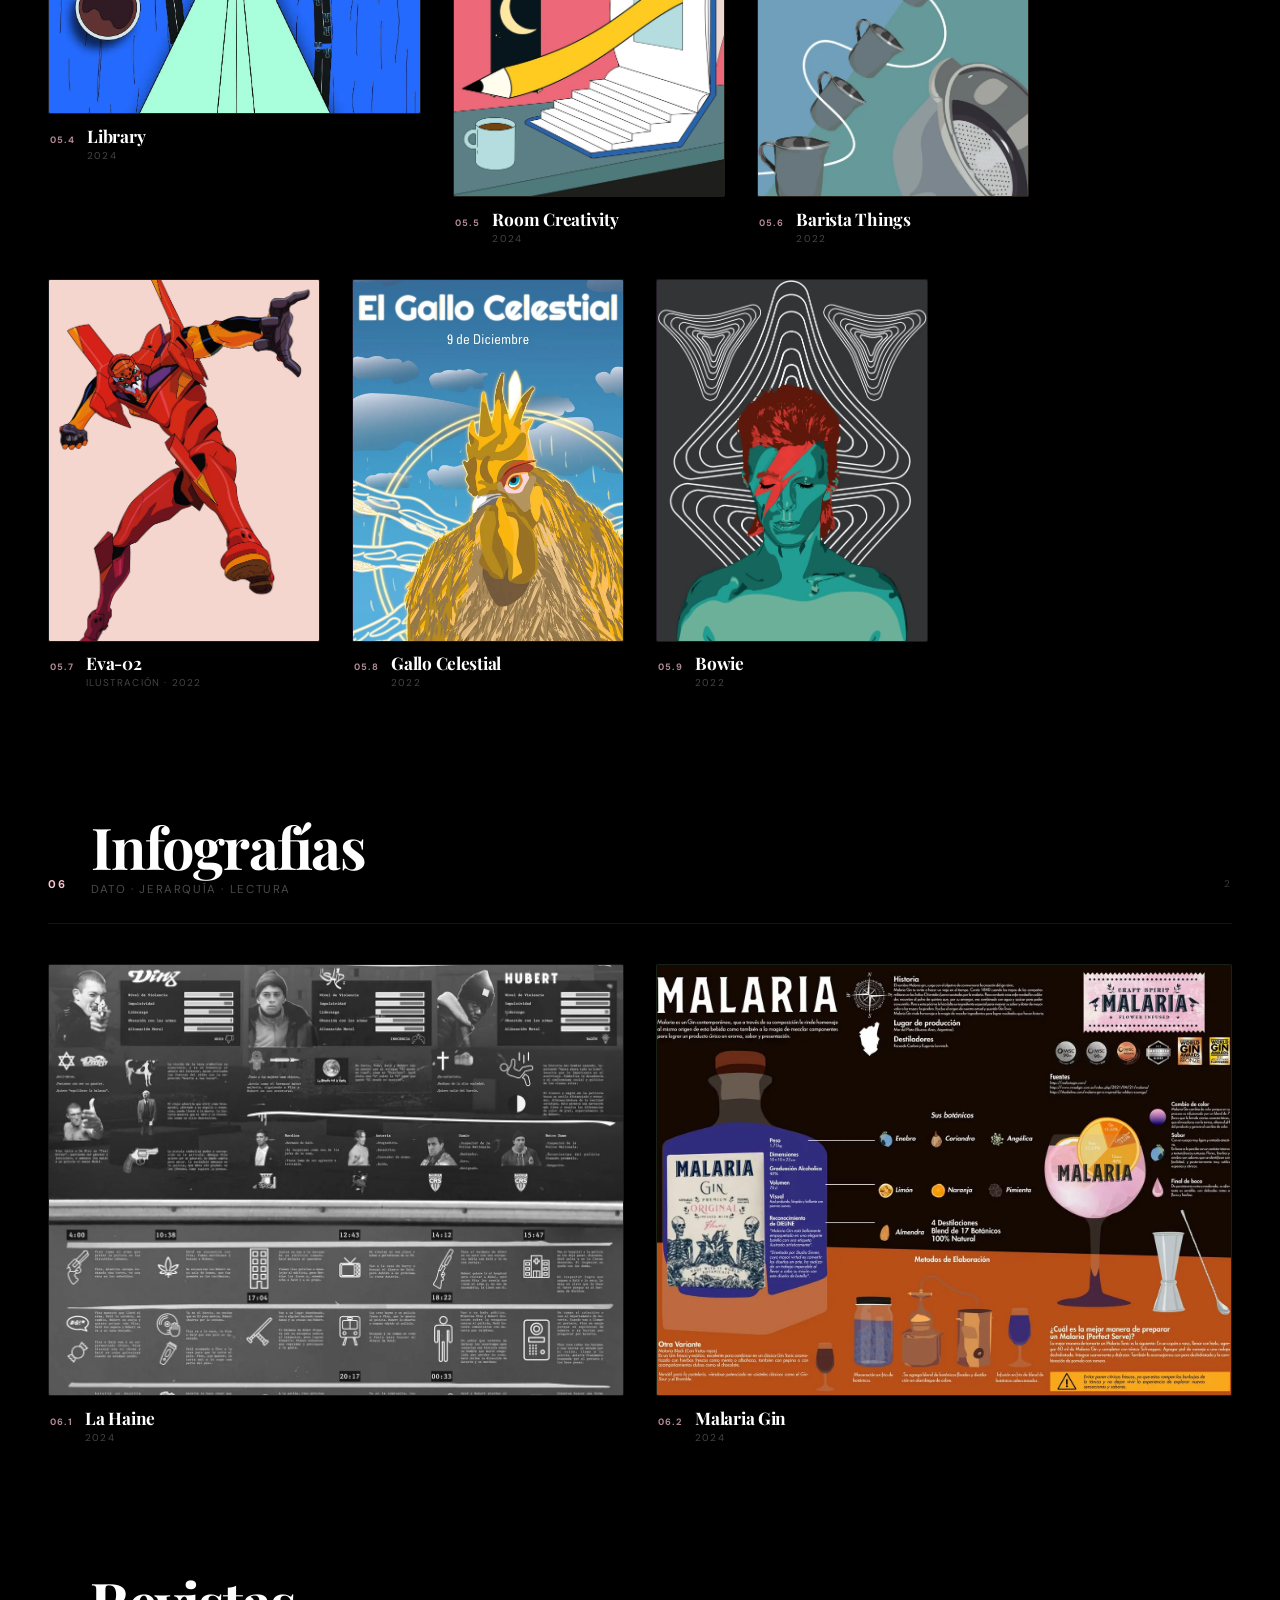
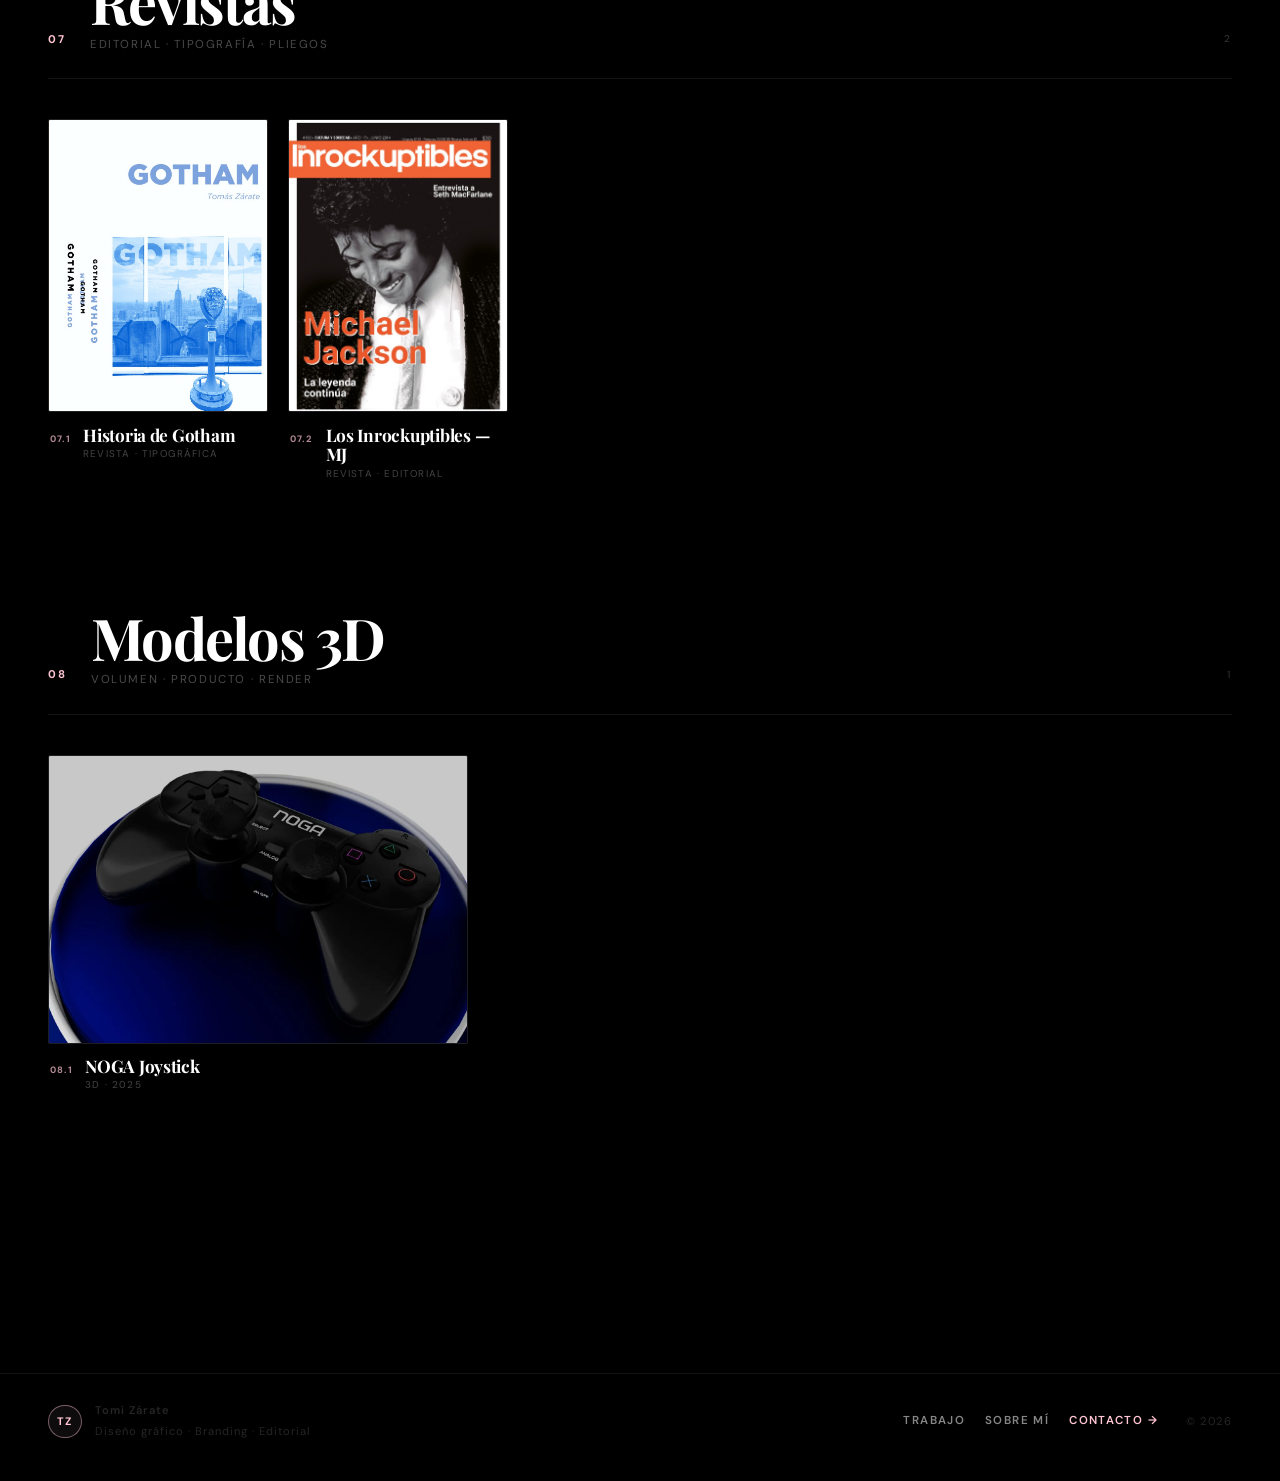
==== commit 68c46b1a: "fix: Grand Mac Miller preview crop a la derecha Solo esa celda: object-position right center; caja i" ====
--- a/proyectos.html
+++ b/proyectos.html
@@ -32,7 +32,7 @@
   <link rel="preconnect" href="https://fonts.googleapis.com">
   <link rel="preconnect" href="https://fonts.gstatic.com" crossorigin>
   <link href="https://fonts.googleapis.com/css2?family=DM+Sans:opsz,wght@9..40,400;9..40,500;9..40,600;9..40,700&family=Playfair+Display:ital,wght@0,400;0,700;0,900;1,400&display=swap" rel="stylesheet">
-  <link rel="stylesheet" href="css/style.css?v=85">
+  <link rel="stylesheet" href="css/style.css?v=86">
   <script type="application/ld+json">
   {
     "@context": "https://schema.org",
@@ -657,7 +657,7 @@
                   data-media="assets/images/proyectos/grand-mac-miller.webp" data-type="image"
                   data-behance="https://www.behance.net/gallery/257255431/Grand-Mac-Miller">
                   <div class="pg-cell__frame" style="--bg:#f2ecec">
-                    <picture data-opt-pic="1"><source type="image/webp" srcset="assets/images/proyectos/grand-mac-miller.webp"><img class="pg-cell__media" src="assets/images/proyectos/grand-mac-miller.jpg" alt="Grand — Mac Miller" loading="lazy"></picture>
+                    <picture data-opt-pic="1"><source type="image/webp" srcset="assets/images/proyectos/grand-mac-miller.webp"><img class="pg-cell__media pg-cell__media--pos-right" src="assets/images/proyectos/grand-mac-miller.jpg" alt="Grand — Mac Miller" loading="lazy"></picture>
                   </div>
                   <div class="pg-cell__meta">
                     <span class="pg-cell__idx">05.1</span>
--- a/css/style.css
+++ b/css/style.css
@@ -2169,6 +2169,10 @@
   display: block;
   transition: transform 0.7s cubic-bezier(0.25,0.46,0.45,0.94);
   filter: none; /* color original siempre */
+}
+/* Solo Grand — Mac Miller: crop anclado a la derecha (caja intacta) */
+.pg-cell__media--pos-right {
+  object-position: right center;
 }
 .pg-cell:hover .pg-cell__media {
   transform: scale(1.045);
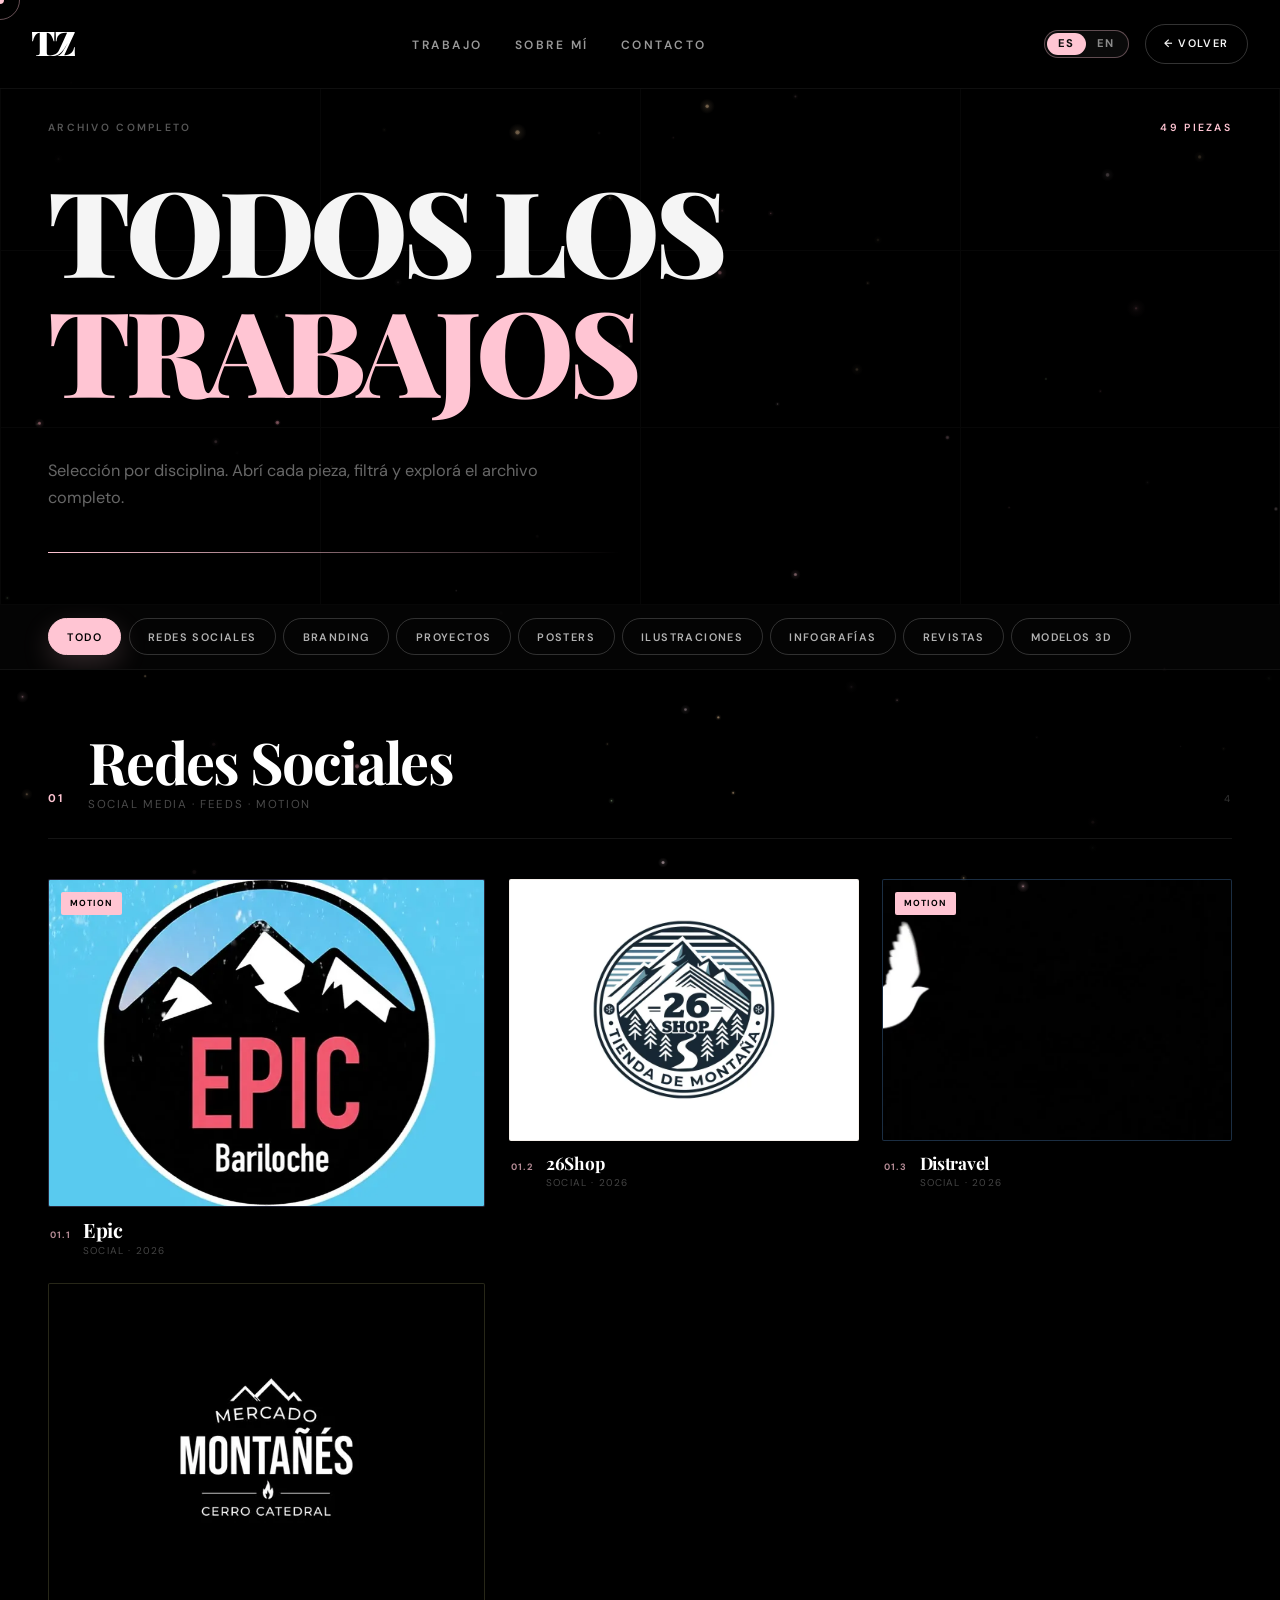
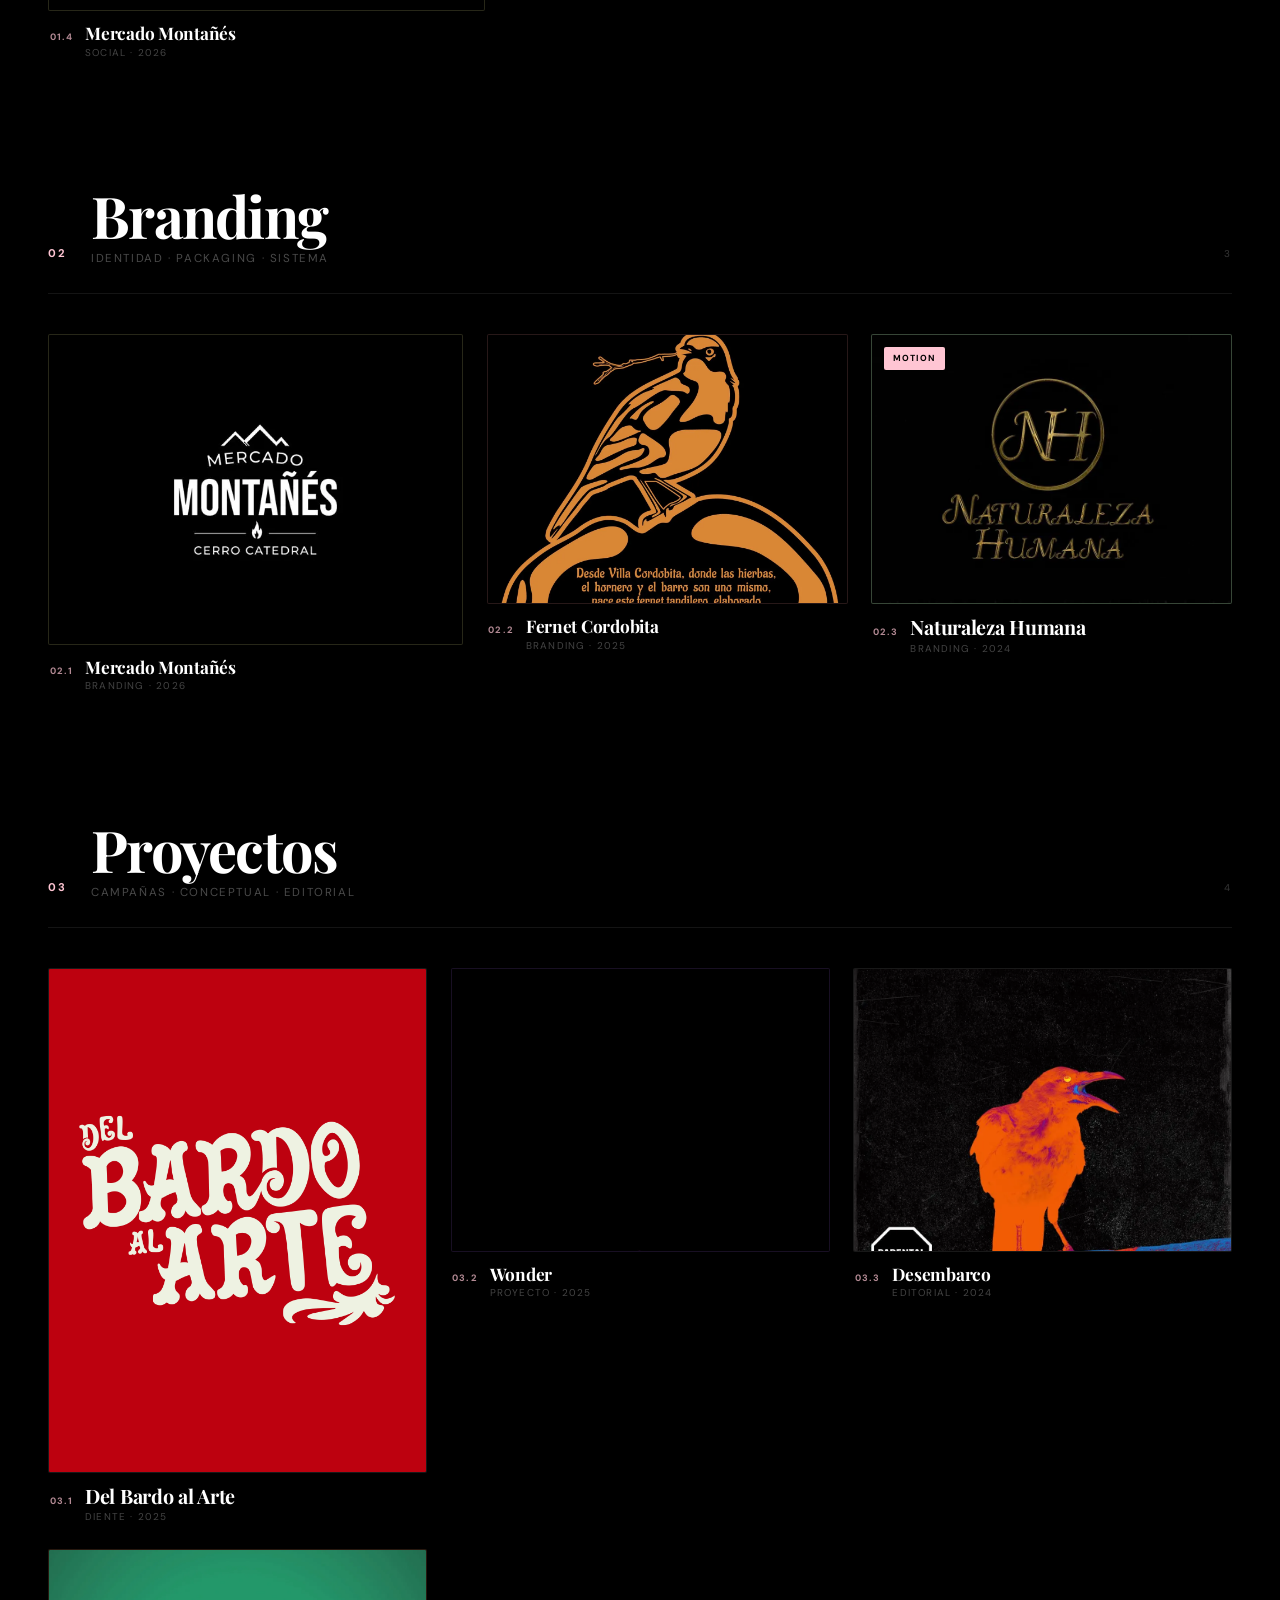
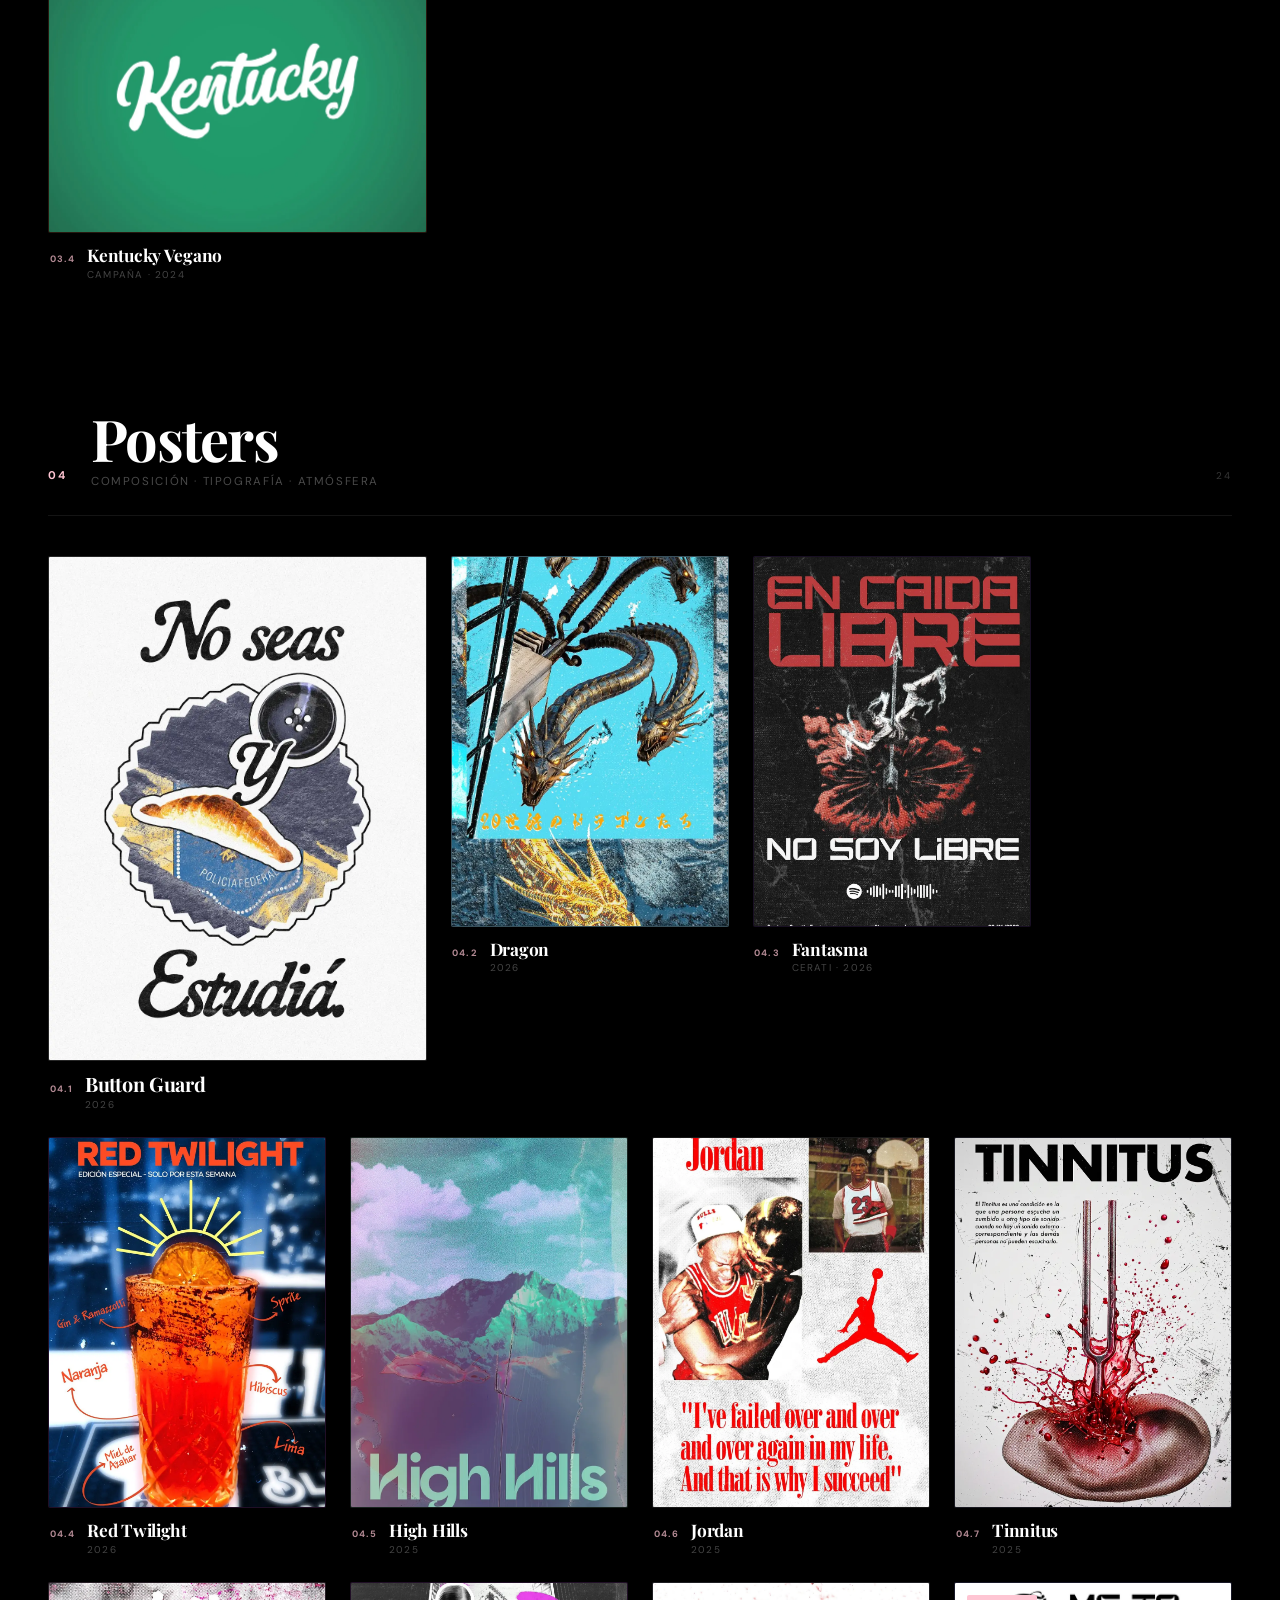
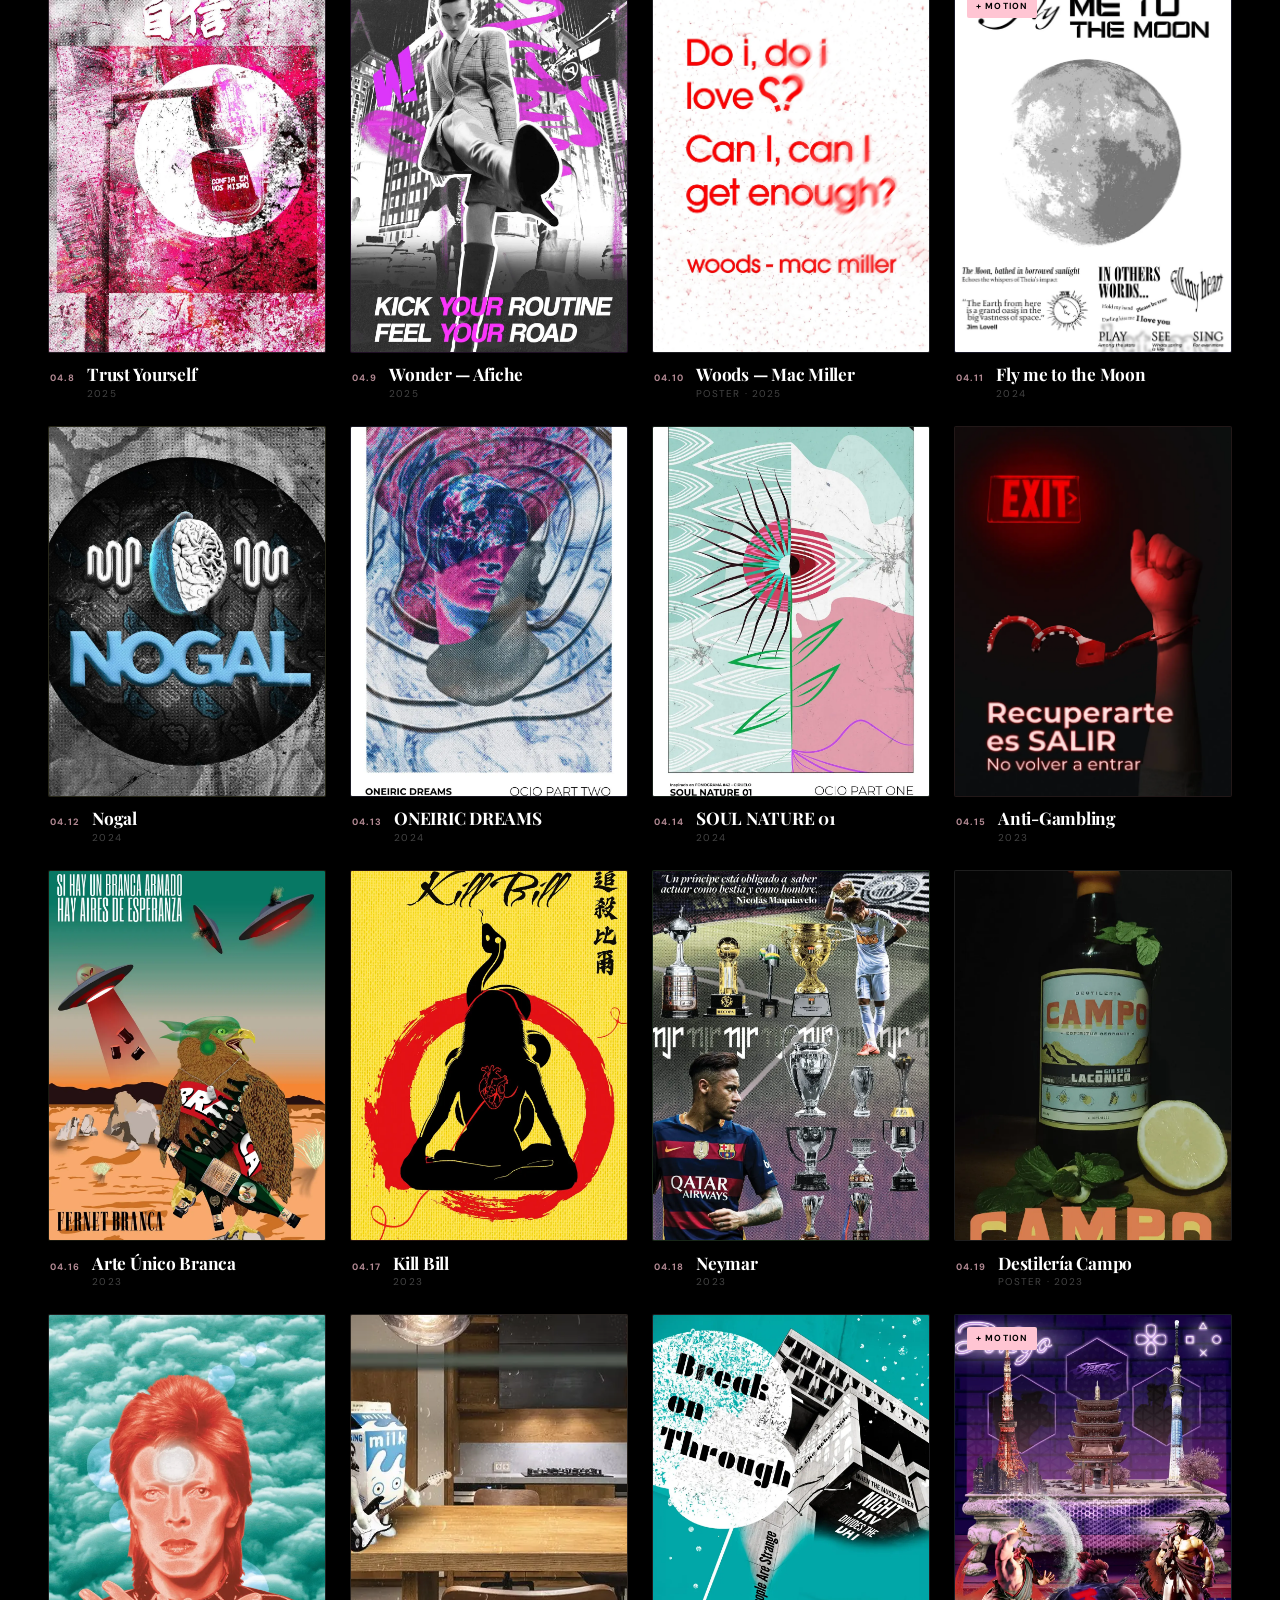
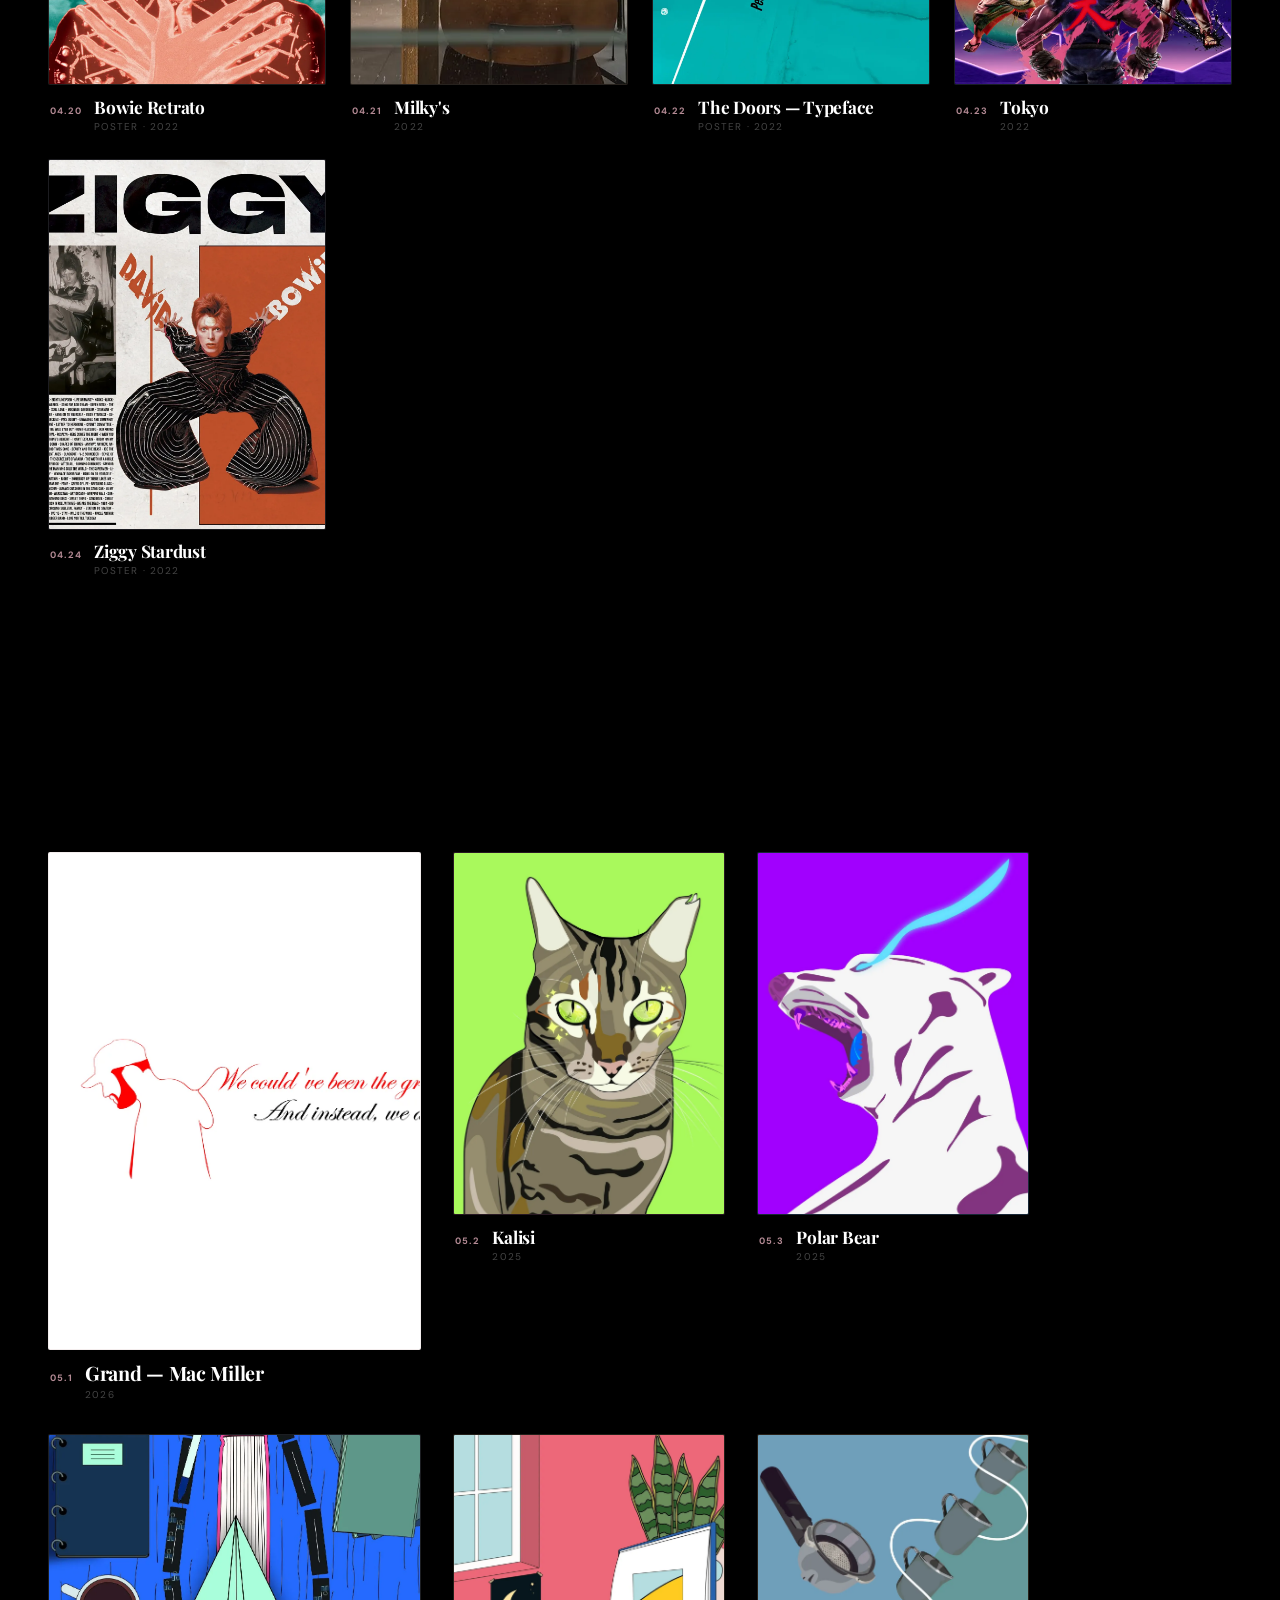
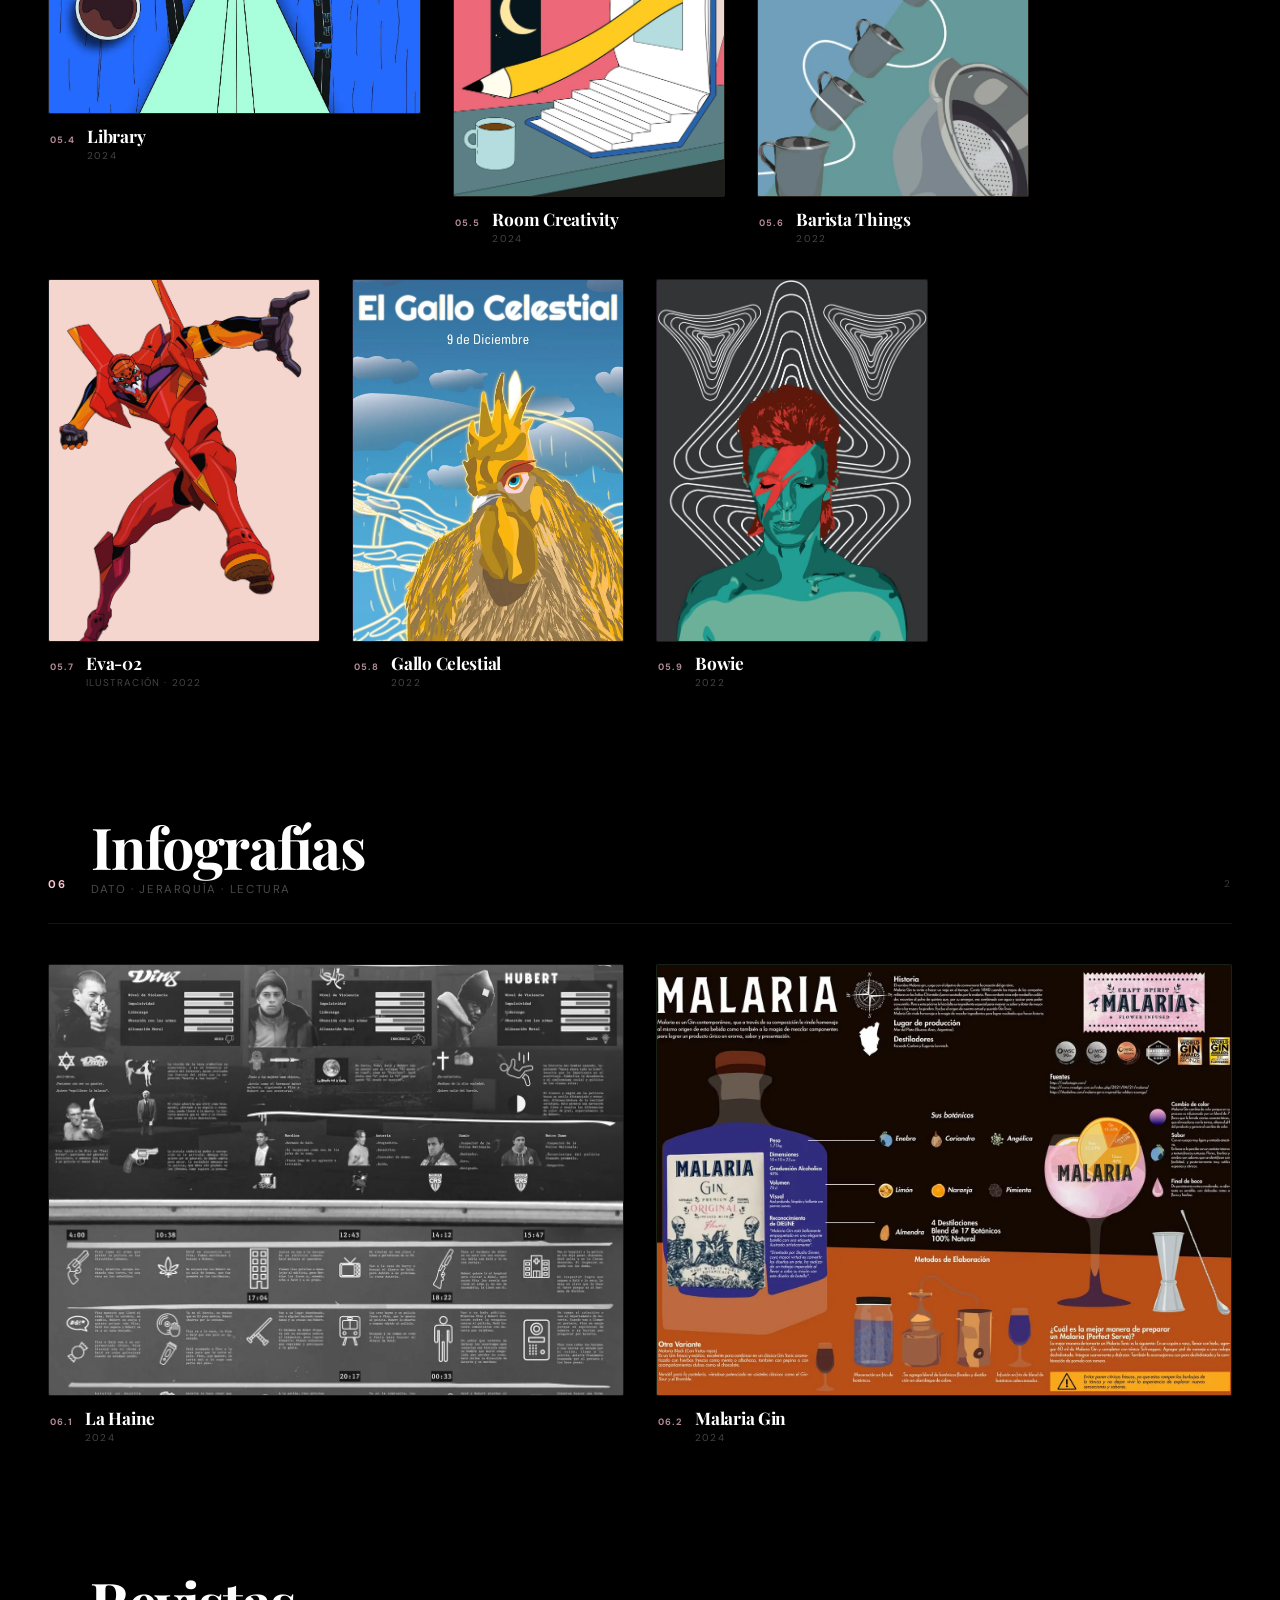
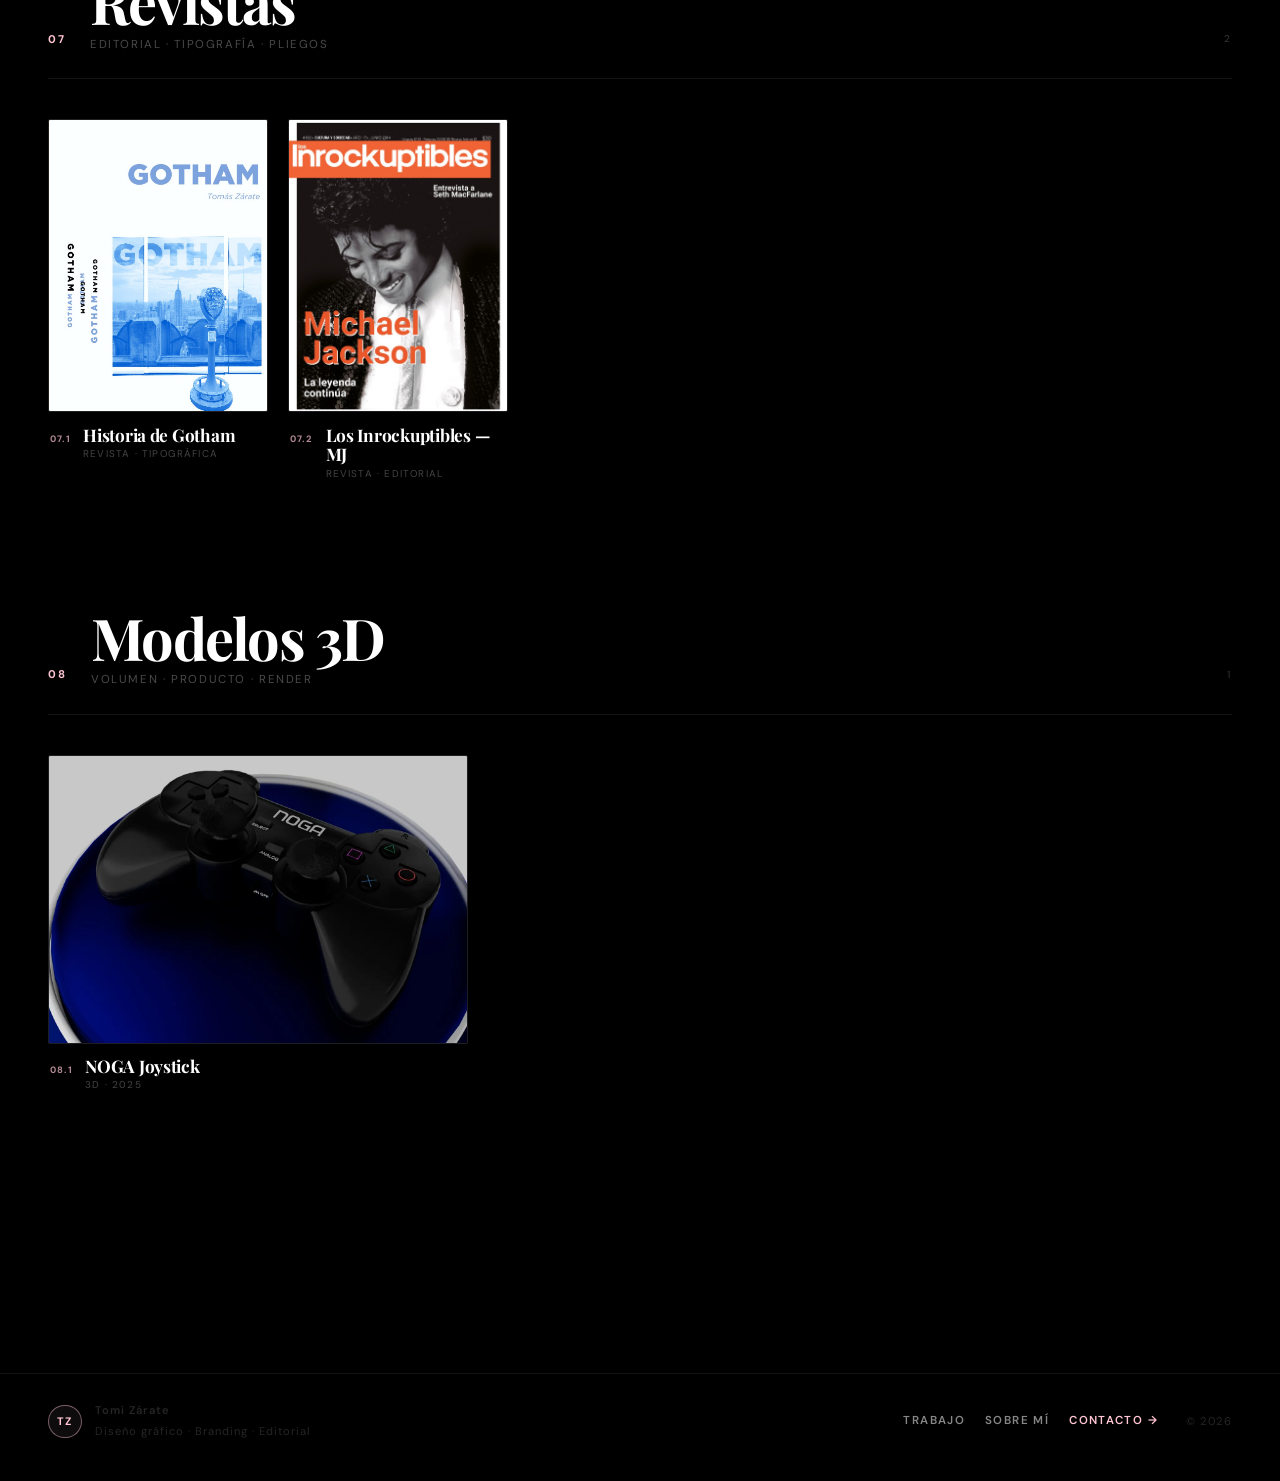
==== commit e00370b0: "fix: Grand Mac Miller preview crop a la izquierda Solo esa celda: object-position left center; caja " ====
--- a/proyectos.html
+++ b/proyectos.html
@@ -32,7 +32,7 @@
   <link rel="preconnect" href="https://fonts.googleapis.com">
   <link rel="preconnect" href="https://fonts.gstatic.com" crossorigin>
   <link href="https://fonts.googleapis.com/css2?family=DM+Sans:opsz,wght@9..40,400;9..40,500;9..40,600;9..40,700&family=Playfair+Display:ital,wght@0,400;0,700;0,900;1,400&display=swap" rel="stylesheet">
-  <link rel="stylesheet" href="css/style.css?v=86">
+  <link rel="stylesheet" href="css/style.css?v=87">
   <script type="application/ld+json">
   {
     "@context": "https://schema.org",
@@ -657,7 +657,7 @@
                   data-media="assets/images/proyectos/grand-mac-miller.webp" data-type="image"
                   data-behance="https://www.behance.net/gallery/257255431/Grand-Mac-Miller">
                   <div class="pg-cell__frame" style="--bg:#f2ecec">
-                    <picture data-opt-pic="1"><source type="image/webp" srcset="assets/images/proyectos/grand-mac-miller.webp"><img class="pg-cell__media pg-cell__media--pos-right" src="assets/images/proyectos/grand-mac-miller.jpg" alt="Grand — Mac Miller" loading="lazy"></picture>
+                    <picture data-opt-pic="1"><source type="image/webp" srcset="assets/images/proyectos/grand-mac-miller.webp"><img class="pg-cell__media pg-cell__media--pos-left" src="assets/images/proyectos/grand-mac-miller.jpg" alt="Grand — Mac Miller" loading="lazy"></picture>
                   </div>
                   <div class="pg-cell__meta">
                     <span class="pg-cell__idx">05.1</span>
--- a/css/style.css
+++ b/css/style.css
@@ -2170,9 +2170,9 @@
   transition: transform 0.7s cubic-bezier(0.25,0.46,0.45,0.94);
   filter: none; /* color original siempre */
 }
-/* Solo Grand — Mac Miller: crop anclado a la derecha (caja intacta) */
-.pg-cell__media--pos-right {
-  object-position: right center;
+/* Solo Grand — Mac Miller: crop anclado a la izquierda (caja intacta) */
+.pg-cell__media--pos-left {
+  object-position: left center;
 }
 .pg-cell:hover .pg-cell__media {
   transform: scale(1.045);
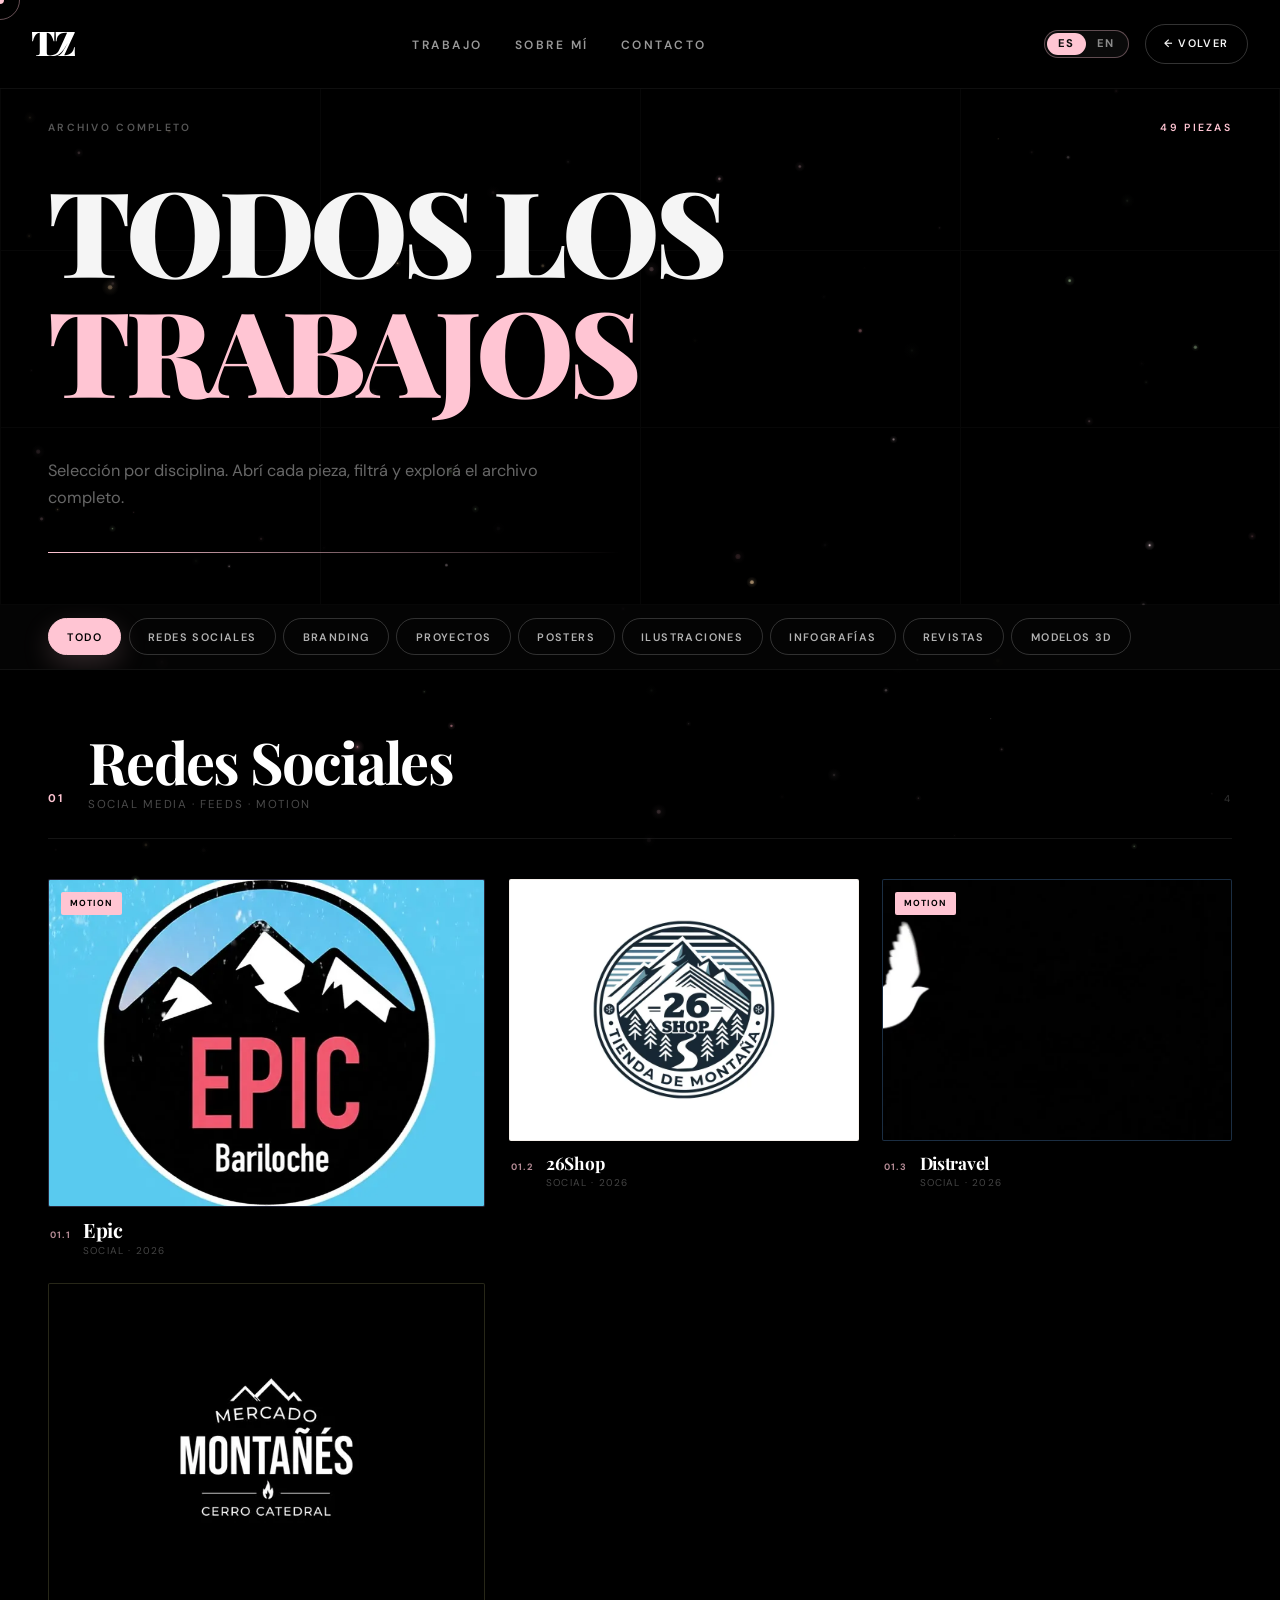
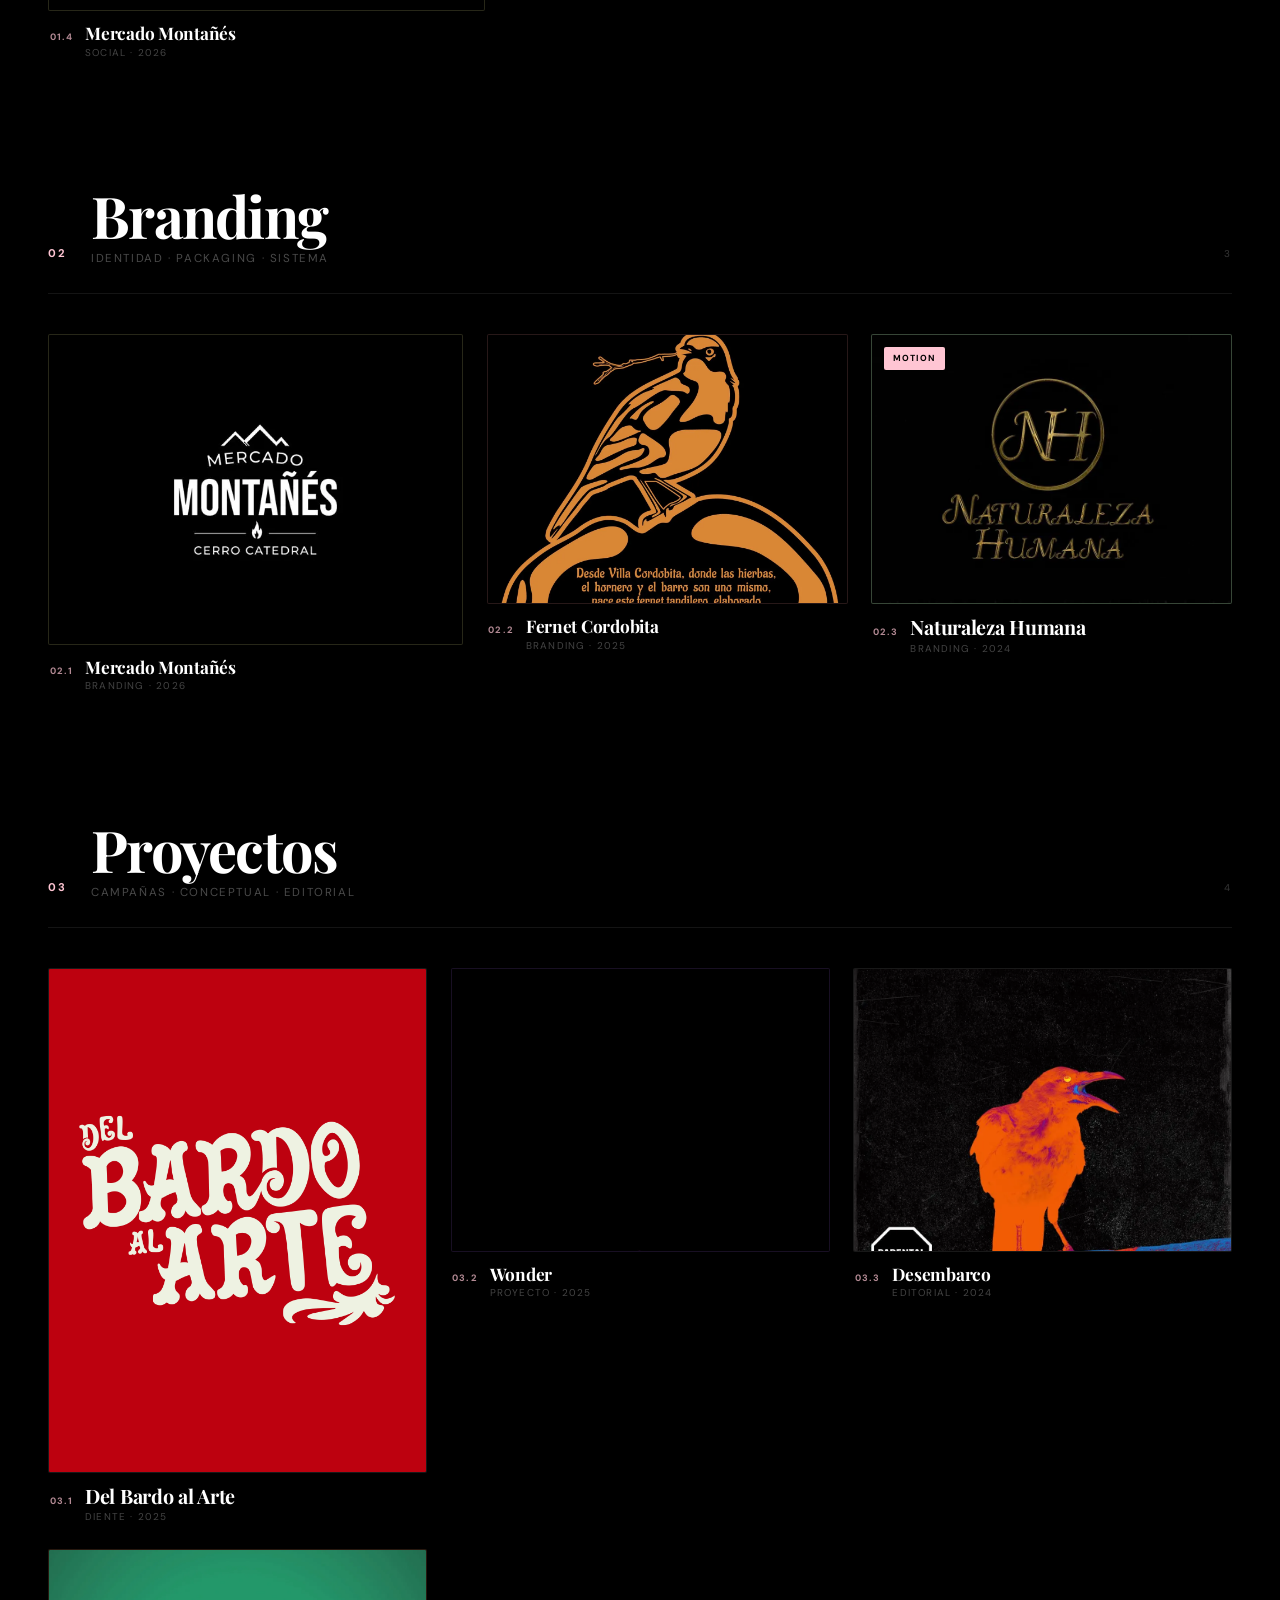
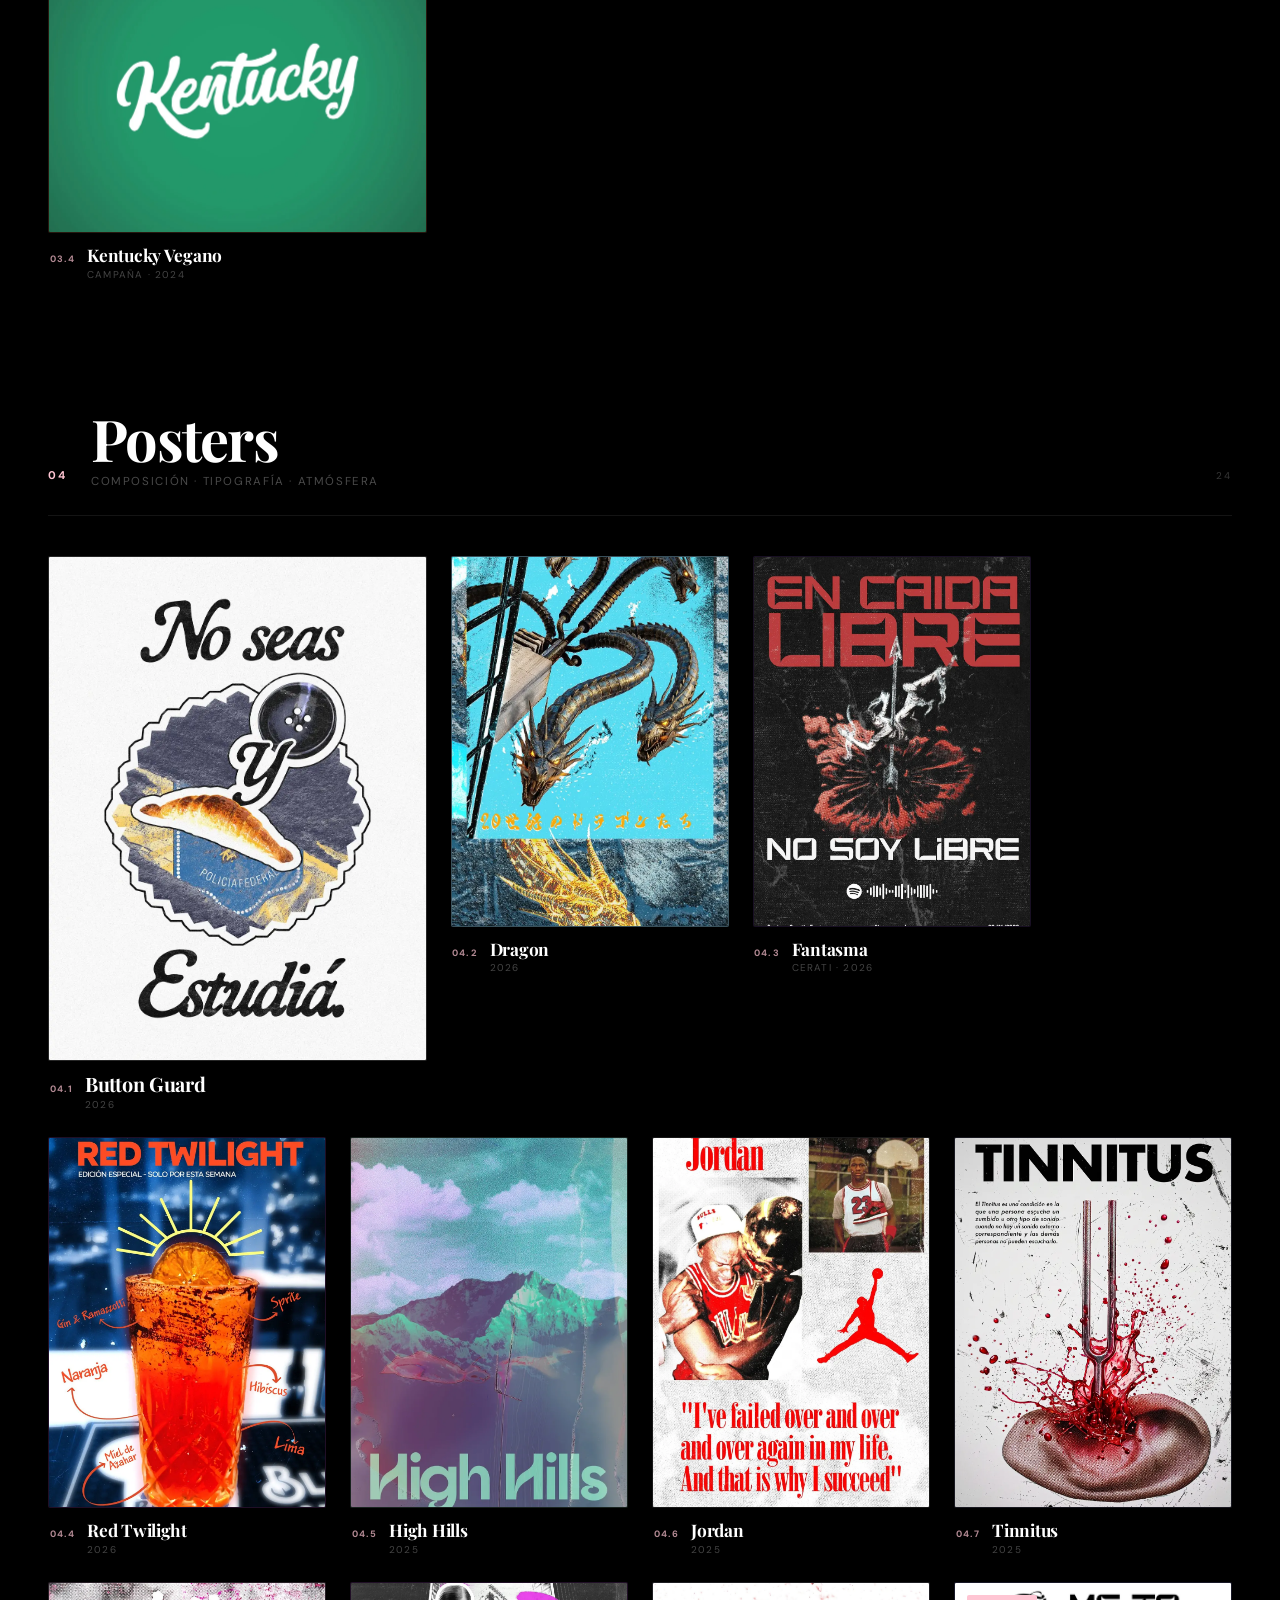
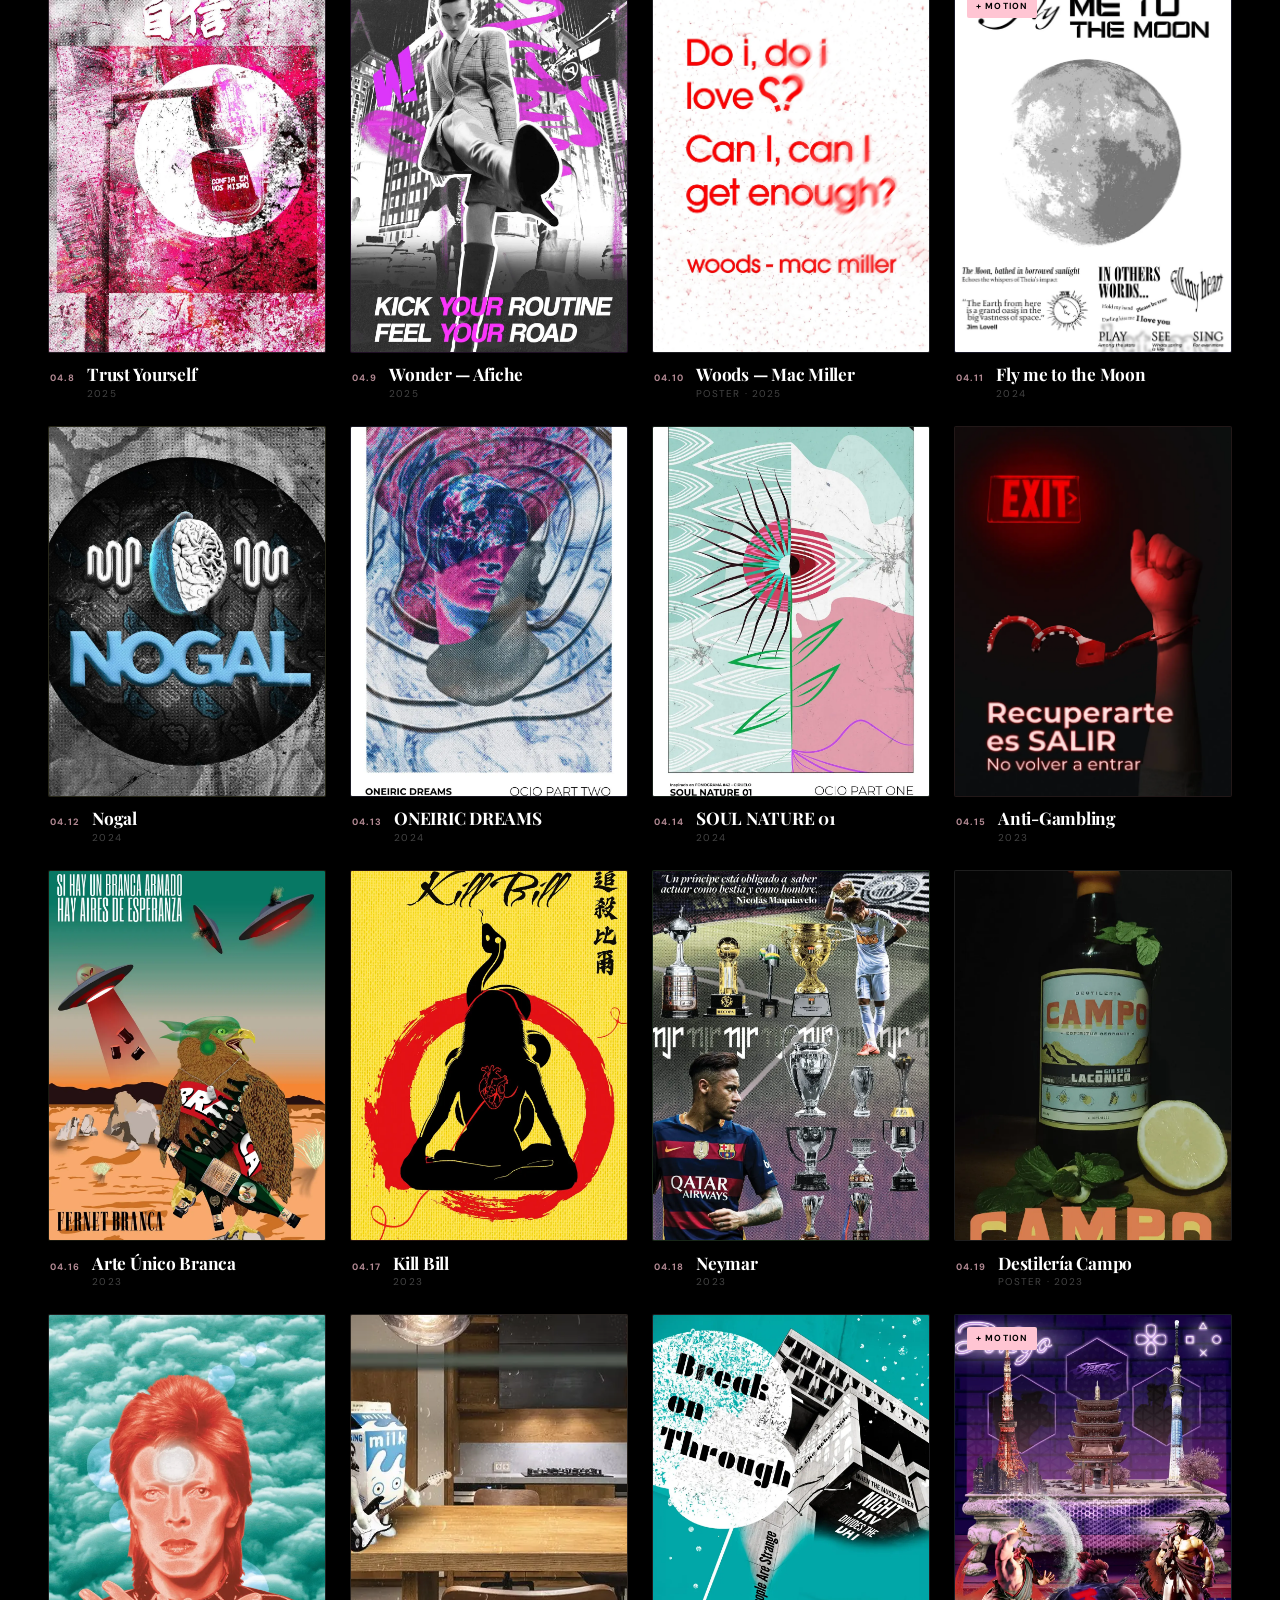
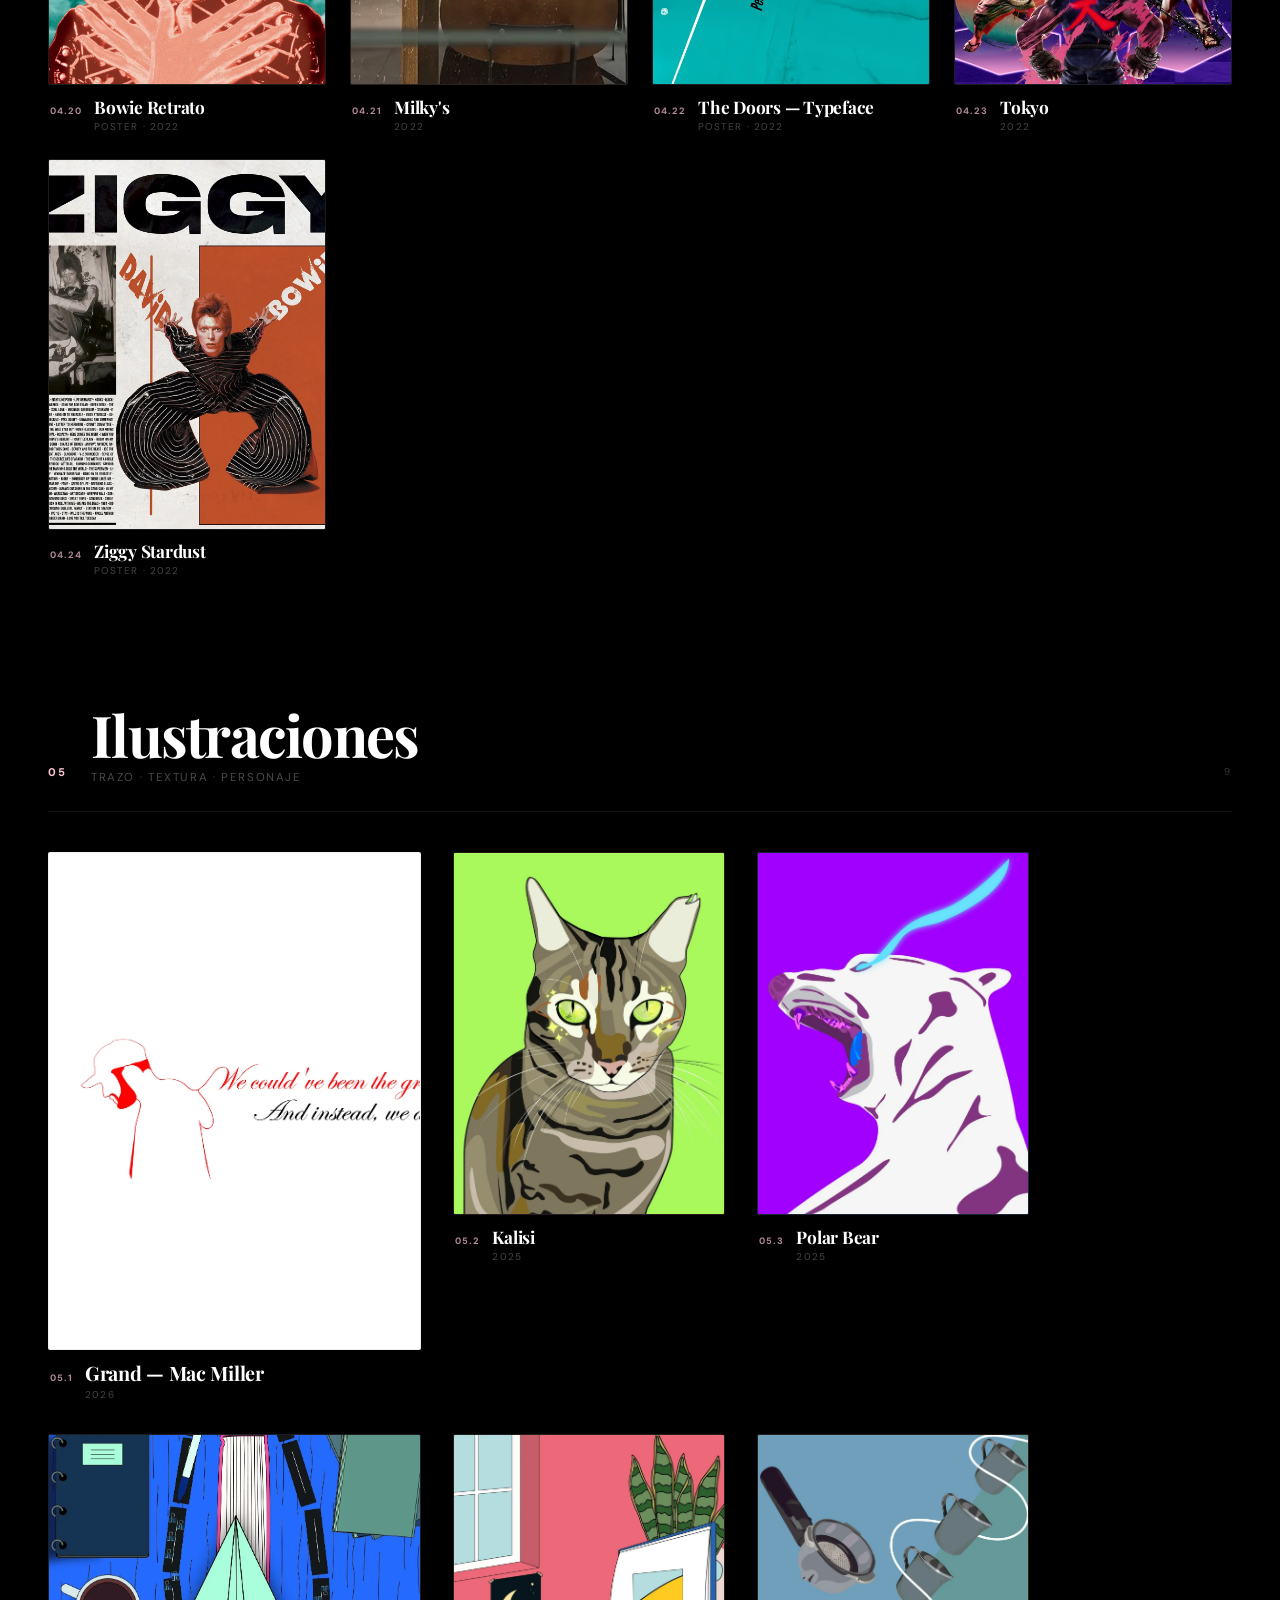
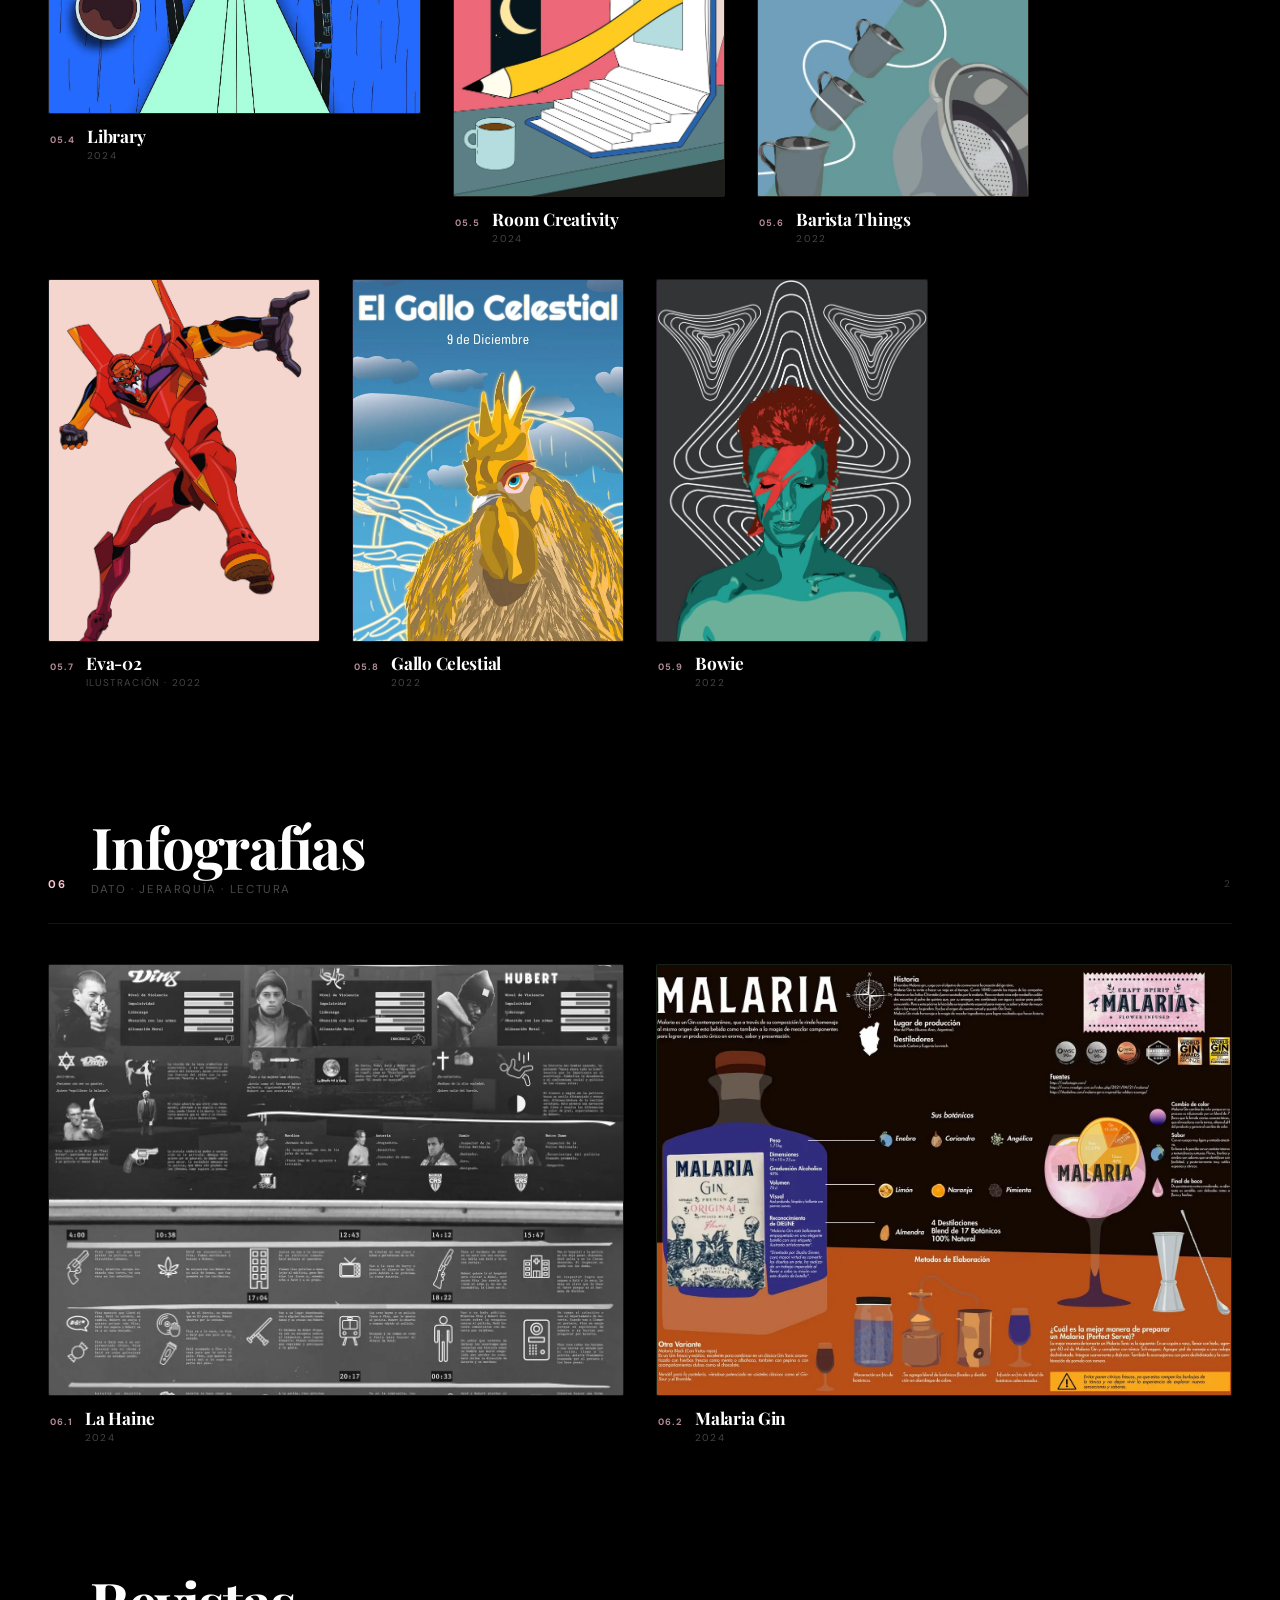
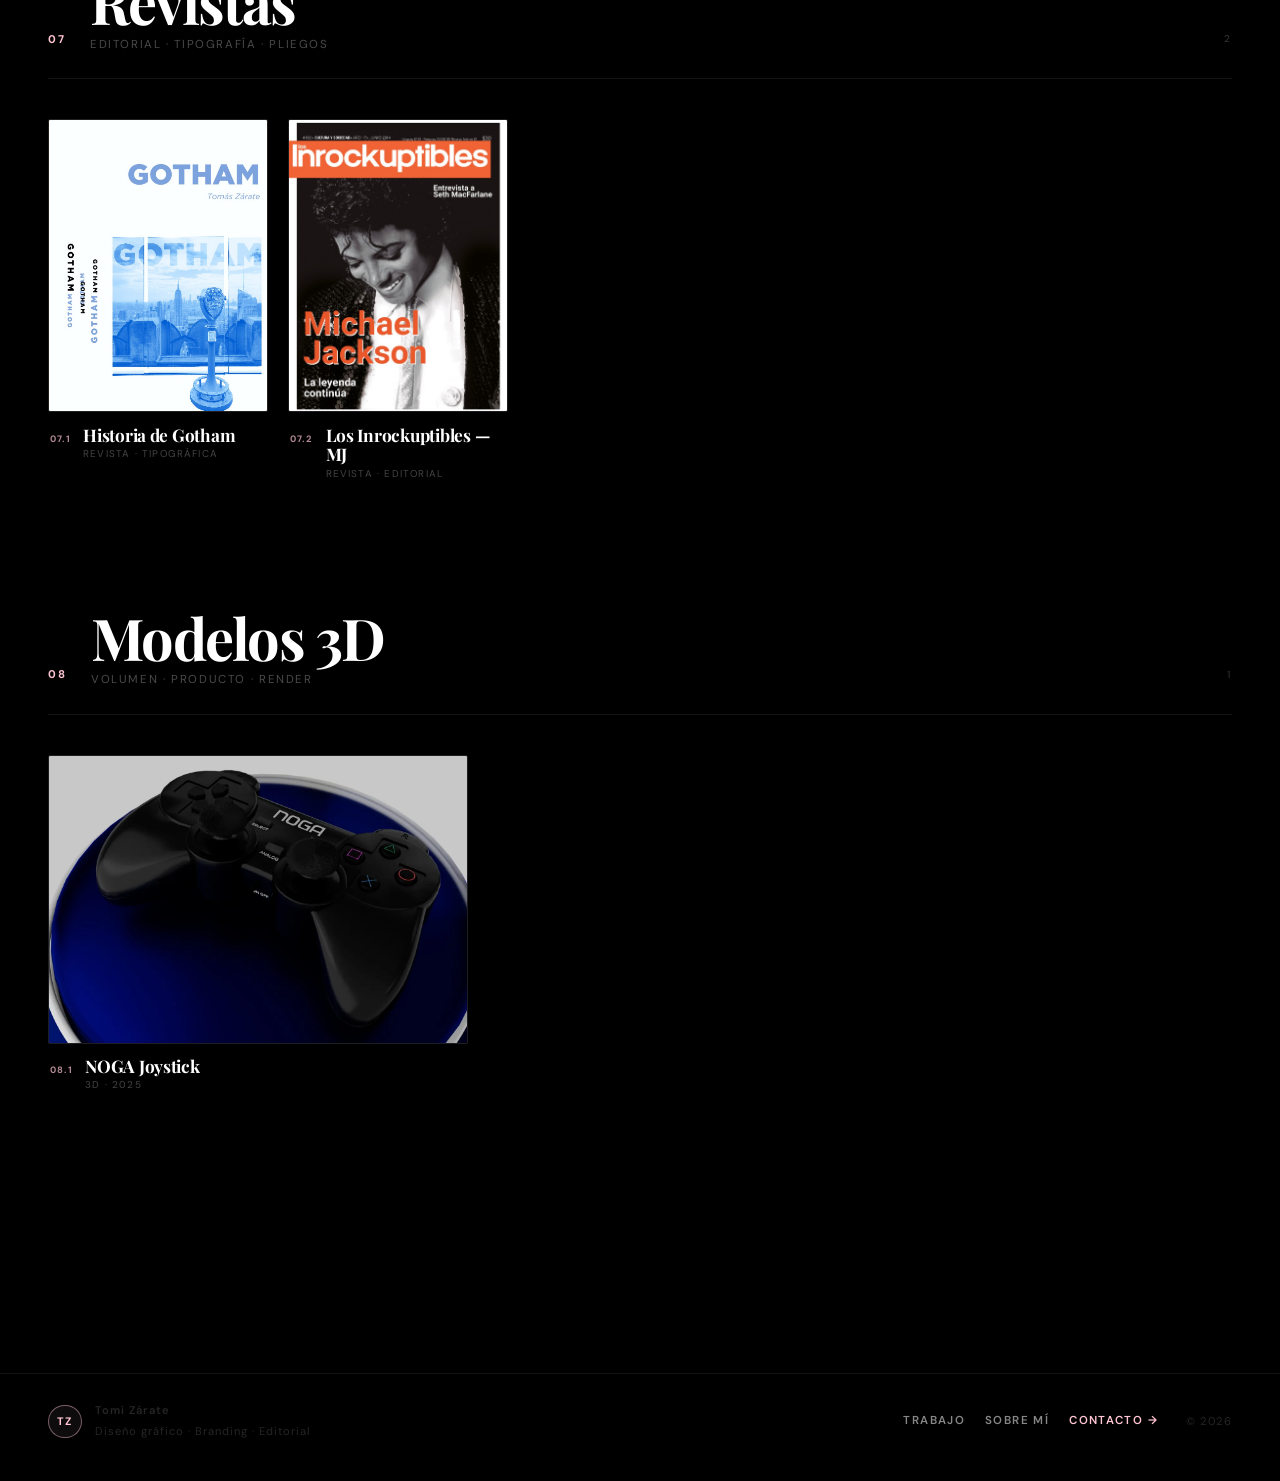
==== commit 365e2943: "feat: agregar Instagram @_tzdesign en contacto con ícono Misma fila que Behance/LinkedIn, URL limpia" ====
--- a/proyectos.html
+++ b/proyectos.html
@@ -32,7 +32,7 @@
   <link rel="preconnect" href="https://fonts.googleapis.com">
   <link rel="preconnect" href="https://fonts.gstatic.com" crossorigin>
   <link href="https://fonts.googleapis.com/css2?family=DM+Sans:opsz,wght@9..40,400;9..40,500;9..40,600;9..40,700&family=Playfair+Display:ital,wght@0,400;0,700;0,900;1,400&display=swap" rel="stylesheet">
-  <link rel="stylesheet" href="css/style.css?v=87">
+  <link rel="stylesheet" href="css/style.css?v=88">
   <script type="application/ld+json">
   {
     "@context": "https://schema.org",
--- a/css/style.css
+++ b/css/style.css
@@ -1283,6 +1283,15 @@
 }
 /* Behance mark from Drive — monochrome currentColor, same box as LinkedIn */
 .social-icon--behance {
+  width: 18px;
+  height: 18px;
+  flex: 0 0 18px;
+  display: block;
+  overflow: visible;
+}
+
+/* Instagram mark — same box as LinkedIn/Behance */
+.social-icon--instagram {
   width: 18px;
   height: 18px;
   flex: 0 0 18px;
